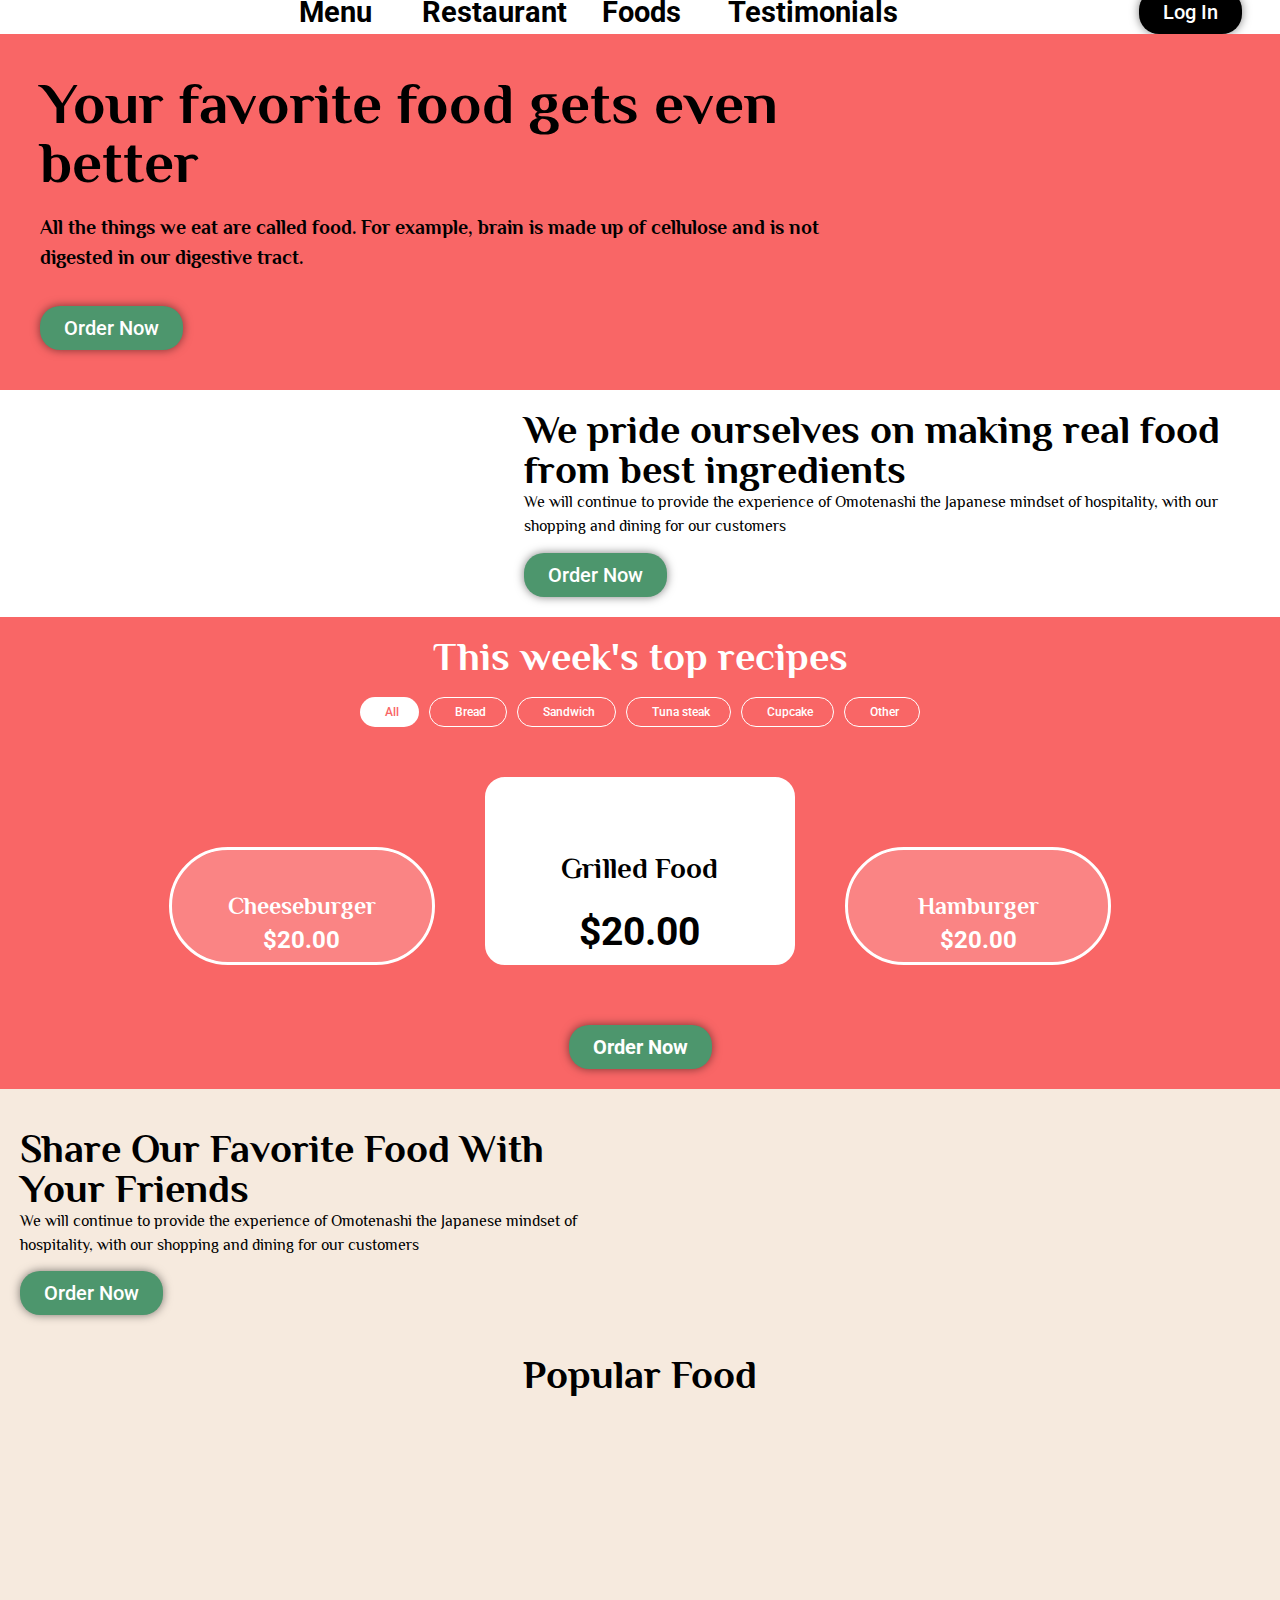
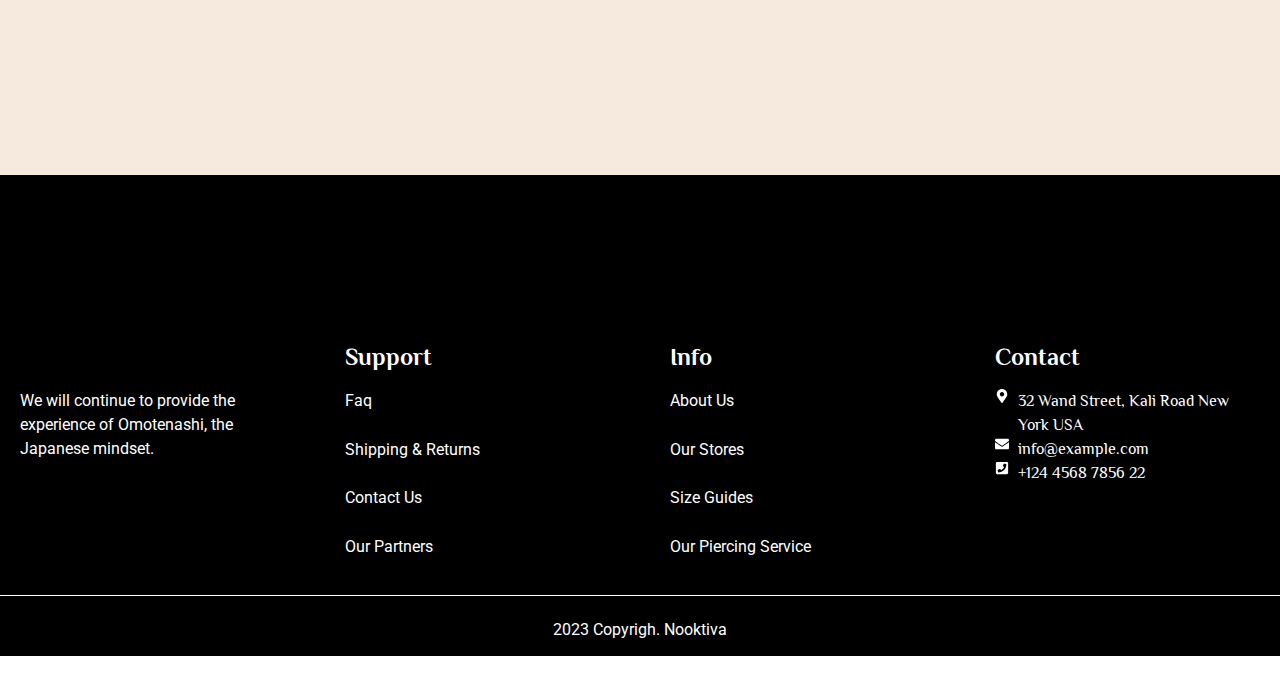
==== index.html @ b42218a7 "add" ====
<!DOCTYPE html>
<html lang="en-US">
<head>
	<meta charset="UTF-8">
	<meta name="viewport" content="width=device-width, initial-scale=1">
	<link rel="profile" href="https://gmpg.org/xfn/11">
	<title>Eatfresh-Task</title>
<meta name="robots" content="max-image-preview:large">
<link rel="alternate" type="application/rss+xml" title="Eatfresh-Task &raquo; Feed" href="/feed/">
<link rel="alternate" type="application/rss+xml" title="Eatfresh-Task &raquo; Comments Feed" href="/comments/feed/">
<script>
window._wpemojiSettings = {"baseUrl":"https:\/\/s.w.org\/images\/core\/emoji\/14.0.0\/72x72\/","ext":".png","svgUrl":"https:\/\/s.w.org\/images\/core\/emoji\/14.0.0\/svg\/","svgExt":".svg","source":{"concatemoji":"\/wp-includes\/js\/wp-emoji-release.min.js?ver=6.3.1"}};
/*! This file is auto-generated */
!function(i,n){var o,s,e;function c(e){try{var t={supportTests:e,timestamp:(new Date).valueOf()};sessionStorage.setItem(o,JSON.stringify(t))}catch(e){}}function p(e,t,n){e.clearRect(0,0,e.canvas.width,e.canvas.height),e.fillText(t,0,0);var t=new Uint32Array(e.getImageData(0,0,e.canvas.width,e.canvas.height).data),r=(e.clearRect(0,0,e.canvas.width,e.canvas.height),e.fillText(n,0,0),new Uint32Array(e.getImageData(0,0,e.canvas.width,e.canvas.height).data));return t.every(function(e,t){return e===r[t]})}function u(e,t,n){switch(t){case"flag":return n(e,"🏳️‍⚧️","🏳️​⚧️")?!1:!n(e,"🇺🇳","🇺​🇳")&&!n(e,"🏴󠁧󠁢󠁥󠁮󠁧󠁿","🏴​󠁧​󠁢​󠁥​󠁮​󠁧​󠁿");case"emoji":return!n(e,"🫱🏻‍🫲🏿","🫱🏻​🫲🏿")}return!1}function f(e,t,n){var r="undefined"!=typeof WorkerGlobalScope&&self instanceof WorkerGlobalScope?new OffscreenCanvas(300,150):i.createElement("canvas"),a=r.getContext("2d",{willReadFrequently:!0}),o=(a.textBaseline="top",a.font="600 32px Arial",{});return e.forEach(function(e){o[e]=t(a,e,n)}),o}function t(e){var t=i.createElement("script");t.src=e,t.defer=!0,i.head.appendChild(t)}"undefined"!=typeof Promise&&(o="wpEmojiSettingsSupports",s=["flag","emoji"],n.supports={everything:!0,everythingExceptFlag:!0},e=new Promise(function(e){i.addEventListener("DOMContentLoaded",e,{once:!0})}),new Promise(function(t){var n=function(){try{var e=JSON.parse(sessionStorage.getItem(o));if("object"==typeof e&&"number"==typeof e.timestamp&&(new Date).valueOf()<e.timestamp+604800&&"object"==typeof e.supportTests)return e.supportTests}catch(e){}return null}();if(!n){if("undefined"!=typeof Worker&&"undefined"!=typeof OffscreenCanvas&&"undefined"!=typeof URL&&URL.createObjectURL&&"undefined"!=typeof Blob)try{var e="postMessage("+f.toString()+"("+[JSON.stringify(s),u.toString(),p.toString()].join(",")+"));",r=new Blob([e],{type:"text/javascript"}),a=new Worker(URL.createObjectURL(r),{name:"wpTestEmojiSupports"});return void(a.onmessage=function(e){c(n=e.data),a.terminate(),t(n)})}catch(e){}c(n=f(s,u,p))}t(n)}).then(function(e){for(var t in e)n.supports[t]=e[t],n.supports.everything=n.supports.everything&&n.supports[t],"flag"!==t&&(n.supports.everythingExceptFlag=n.supports.everythingExceptFlag&&n.supports[t]);n.supports.everythingExceptFlag=n.supports.everythingExceptFlag&&!n.supports.flag,n.DOMReady=!1,n.readyCallback=function(){n.DOMReady=!0}}).then(function(){return e}).then(function(){var e;n.supports.everything||(n.readyCallback(),(e=n.source||{}).concatemoji?t(e.concatemoji):e.wpemoji&&e.twemoji&&(t(e.twemoji),t(e.wpemoji)))}))}((window,document),window._wpemojiSettings);
</script>
<style>img.wp-smiley,
img.emoji {
	display: inline !important;
	border: none !important;
	box-shadow: none !important;
	height: 1em !important;
	width: 1em !important;
	margin: 0 0.07em !important;
	vertical-align: -0.1em !important;
	background: none !important;
	padding: 0 !important;
}</style>
	<link rel="stylesheet" id="wp-block-library-css" href="/wp-includes/css/dist/block-library/style.min.css?ver=6.3.1" media="all">
<style id="classic-theme-styles-inline-css">/*! This file is auto-generated */
.wp-block-button__link{color:#fff;background-color:#32373c;border-radius:9999px;box-shadow:none;text-decoration:none;padding:calc(.667em + 2px) calc(1.333em + 2px);font-size:1.125em}.wp-block-file__button{background:#32373c;color:#fff;text-decoration:none}</style>
<style id="global-styles-inline-css">body{--wp--preset--color--black: #000000;--wp--preset--color--cyan-bluish-gray: #abb8c3;--wp--preset--color--white: #ffffff;--wp--preset--color--pale-pink: #f78da7;--wp--preset--color--vivid-red: #cf2e2e;--wp--preset--color--luminous-vivid-orange: #ff6900;--wp--preset--color--luminous-vivid-amber: #fcb900;--wp--preset--color--light-green-cyan: #7bdcb5;--wp--preset--color--vivid-green-cyan: #00d084;--wp--preset--color--pale-cyan-blue: #8ed1fc;--wp--preset--color--vivid-cyan-blue: #0693e3;--wp--preset--color--vivid-purple: #9b51e0;--wp--preset--gradient--vivid-cyan-blue-to-vivid-purple: linear-gradient(135deg,rgba(6,147,227,1) 0%,rgb(155,81,224) 100%);--wp--preset--gradient--light-green-cyan-to-vivid-green-cyan: linear-gradient(135deg,rgb(122,220,180) 0%,rgb(0,208,130) 100%);--wp--preset--gradient--luminous-vivid-amber-to-luminous-vivid-orange: linear-gradient(135deg,rgba(252,185,0,1) 0%,rgba(255,105,0,1) 100%);--wp--preset--gradient--luminous-vivid-orange-to-vivid-red: linear-gradient(135deg,rgba(255,105,0,1) 0%,rgb(207,46,46) 100%);--wp--preset--gradient--very-light-gray-to-cyan-bluish-gray: linear-gradient(135deg,rgb(238,238,238) 0%,rgb(169,184,195) 100%);--wp--preset--gradient--cool-to-warm-spectrum: linear-gradient(135deg,rgb(74,234,220) 0%,rgb(151,120,209) 20%,rgb(207,42,186) 40%,rgb(238,44,130) 60%,rgb(251,105,98) 80%,rgb(254,248,76) 100%);--wp--preset--gradient--blush-light-purple: linear-gradient(135deg,rgb(255,206,236) 0%,rgb(152,150,240) 100%);--wp--preset--gradient--blush-bordeaux: linear-gradient(135deg,rgb(254,205,165) 0%,rgb(254,45,45) 50%,rgb(107,0,62) 100%);--wp--preset--gradient--luminous-dusk: linear-gradient(135deg,rgb(255,203,112) 0%,rgb(199,81,192) 50%,rgb(65,88,208) 100%);--wp--preset--gradient--pale-ocean: linear-gradient(135deg,rgb(255,245,203) 0%,rgb(182,227,212) 50%,rgb(51,167,181) 100%);--wp--preset--gradient--electric-grass: linear-gradient(135deg,rgb(202,248,128) 0%,rgb(113,206,126) 100%);--wp--preset--gradient--midnight: linear-gradient(135deg,rgb(2,3,129) 0%,rgb(40,116,252) 100%);--wp--preset--font-size--small: 13px;--wp--preset--font-size--medium: 20px;--wp--preset--font-size--large: 36px;--wp--preset--font-size--x-large: 42px;--wp--preset--spacing--20: 0.44rem;--wp--preset--spacing--30: 0.67rem;--wp--preset--spacing--40: 1rem;--wp--preset--spacing--50: 1.5rem;--wp--preset--spacing--60: 2.25rem;--wp--preset--spacing--70: 3.38rem;--wp--preset--spacing--80: 5.06rem;--wp--preset--shadow--natural: 6px 6px 9px rgba(0, 0, 0, 0.2);--wp--preset--shadow--deep: 12px 12px 50px rgba(0, 0, 0, 0.4);--wp--preset--shadow--sharp: 6px 6px 0px rgba(0, 0, 0, 0.2);--wp--preset--shadow--outlined: 6px 6px 0px -3px rgba(255, 255, 255, 1), 6px 6px rgba(0, 0, 0, 1);--wp--preset--shadow--crisp: 6px 6px 0px rgba(0, 0, 0, 1);}:where(.is-layout-flex){gap: 0.5em;}:where(.is-layout-grid){gap: 0.5em;}body .is-layout-flow > .alignleft{float: left;margin-inline-start: 0;margin-inline-end: 2em;}body .is-layout-flow > .alignright{float: right;margin-inline-start: 2em;margin-inline-end: 0;}body .is-layout-flow > .aligncenter{margin-left: auto !important;margin-right: auto !important;}body .is-layout-constrained > .alignleft{float: left;margin-inline-start: 0;margin-inline-end: 2em;}body .is-layout-constrained > .alignright{float: right;margin-inline-start: 2em;margin-inline-end: 0;}body .is-layout-constrained > .aligncenter{margin-left: auto !important;margin-right: auto !important;}body .is-layout-constrained > :where(:not(.alignleft):not(.alignright):not(.alignfull)){max-width: var(--wp--style--global--content-size);margin-left: auto !important;margin-right: auto !important;}body .is-layout-constrained > .alignwide{max-width: var(--wp--style--global--wide-size);}body .is-layout-flex{display: flex;}body .is-layout-flex{flex-wrap: wrap;align-items: center;}body .is-layout-flex > *{margin: 0;}body .is-layout-grid{display: grid;}body .is-layout-grid > *{margin: 0;}:where(.wp-block-columns.is-layout-flex){gap: 2em;}:where(.wp-block-columns.is-layout-grid){gap: 2em;}:where(.wp-block-post-template.is-layout-flex){gap: 1.25em;}:where(.wp-block-post-template.is-layout-grid){gap: 1.25em;}.has-black-color{color: var(--wp--preset--color--black) !important;}.has-cyan-bluish-gray-color{color: var(--wp--preset--color--cyan-bluish-gray) !important;}.has-white-color{color: var(--wp--preset--color--white) !important;}.has-pale-pink-color{color: var(--wp--preset--color--pale-pink) !important;}.has-vivid-red-color{color: var(--wp--preset--color--vivid-red) !important;}.has-luminous-vivid-orange-color{color: var(--wp--preset--color--luminous-vivid-orange) !important;}.has-luminous-vivid-amber-color{color: var(--wp--preset--color--luminous-vivid-amber) !important;}.has-light-green-cyan-color{color: var(--wp--preset--color--light-green-cyan) !important;}.has-vivid-green-cyan-color{color: var(--wp--preset--color--vivid-green-cyan) !important;}.has-pale-cyan-blue-color{color: var(--wp--preset--color--pale-cyan-blue) !important;}.has-vivid-cyan-blue-color{color: var(--wp--preset--color--vivid-cyan-blue) !important;}.has-vivid-purple-color{color: var(--wp--preset--color--vivid-purple) !important;}.has-black-background-color{background-color: var(--wp--preset--color--black) !important;}.has-cyan-bluish-gray-background-color{background-color: var(--wp--preset--color--cyan-bluish-gray) !important;}.has-white-background-color{background-color: var(--wp--preset--color--white) !important;}.has-pale-pink-background-color{background-color: var(--wp--preset--color--pale-pink) !important;}.has-vivid-red-background-color{background-color: var(--wp--preset--color--vivid-red) !important;}.has-luminous-vivid-orange-background-color{background-color: var(--wp--preset--color--luminous-vivid-orange) !important;}.has-luminous-vivid-amber-background-color{background-color: var(--wp--preset--color--luminous-vivid-amber) !important;}.has-light-green-cyan-background-color{background-color: var(--wp--preset--color--light-green-cyan) !important;}.has-vivid-green-cyan-background-color{background-color: var(--wp--preset--color--vivid-green-cyan) !important;}.has-pale-cyan-blue-background-color{background-color: var(--wp--preset--color--pale-cyan-blue) !important;}.has-vivid-cyan-blue-background-color{background-color: var(--wp--preset--color--vivid-cyan-blue) !important;}.has-vivid-purple-background-color{background-color: var(--wp--preset--color--vivid-purple) !important;}.has-black-border-color{border-color: var(--wp--preset--color--black) !important;}.has-cyan-bluish-gray-border-color{border-color: var(--wp--preset--color--cyan-bluish-gray) !important;}.has-white-border-color{border-color: var(--wp--preset--color--white) !important;}.has-pale-pink-border-color{border-color: var(--wp--preset--color--pale-pink) !important;}.has-vivid-red-border-color{border-color: var(--wp--preset--color--vivid-red) !important;}.has-luminous-vivid-orange-border-color{border-color: var(--wp--preset--color--luminous-vivid-orange) !important;}.has-luminous-vivid-amber-border-color{border-color: var(--wp--preset--color--luminous-vivid-amber) !important;}.has-light-green-cyan-border-color{border-color: var(--wp--preset--color--light-green-cyan) !important;}.has-vivid-green-cyan-border-color{border-color: var(--wp--preset--color--vivid-green-cyan) !important;}.has-pale-cyan-blue-border-color{border-color: var(--wp--preset--color--pale-cyan-blue) !important;}.has-vivid-cyan-blue-border-color{border-color: var(--wp--preset--color--vivid-cyan-blue) !important;}.has-vivid-purple-border-color{border-color: var(--wp--preset--color--vivid-purple) !important;}.has-vivid-cyan-blue-to-vivid-purple-gradient-background{background: var(--wp--preset--gradient--vivid-cyan-blue-to-vivid-purple) !important;}.has-light-green-cyan-to-vivid-green-cyan-gradient-background{background: var(--wp--preset--gradient--light-green-cyan-to-vivid-green-cyan) !important;}.has-luminous-vivid-amber-to-luminous-vivid-orange-gradient-background{background: var(--wp--preset--gradient--luminous-vivid-amber-to-luminous-vivid-orange) !important;}.has-luminous-vivid-orange-to-vivid-red-gradient-background{background: var(--wp--preset--gradient--luminous-vivid-orange-to-vivid-red) !important;}.has-very-light-gray-to-cyan-bluish-gray-gradient-background{background: var(--wp--preset--gradient--very-light-gray-to-cyan-bluish-gray) !important;}.has-cool-to-warm-spectrum-gradient-background{background: var(--wp--preset--gradient--cool-to-warm-spectrum) !important;}.has-blush-light-purple-gradient-background{background: var(--wp--preset--gradient--blush-light-purple) !important;}.has-blush-bordeaux-gradient-background{background: var(--wp--preset--gradient--blush-bordeaux) !important;}.has-luminous-dusk-gradient-background{background: var(--wp--preset--gradient--luminous-dusk) !important;}.has-pale-ocean-gradient-background{background: var(--wp--preset--gradient--pale-ocean) !important;}.has-electric-grass-gradient-background{background: var(--wp--preset--gradient--electric-grass) !important;}.has-midnight-gradient-background{background: var(--wp--preset--gradient--midnight) !important;}.has-small-font-size{font-size: var(--wp--preset--font-size--small) !important;}.has-medium-font-size{font-size: var(--wp--preset--font-size--medium) !important;}.has-large-font-size{font-size: var(--wp--preset--font-size--large) !important;}.has-x-large-font-size{font-size: var(--wp--preset--font-size--x-large) !important;}
.wp-block-navigation a:where(:not(.wp-element-button)){color: inherit;}
:where(.wp-block-post-template.is-layout-flex){gap: 1.25em;}:where(.wp-block-post-template.is-layout-grid){gap: 1.25em;}
:where(.wp-block-columns.is-layout-flex){gap: 2em;}:where(.wp-block-columns.is-layout-grid){gap: 2em;}
.wp-block-pullquote{font-size: 1.5em;line-height: 1.6;}</style>
<link rel="stylesheet" id="hello-elementor-css" href="/wp-content/themes/hello-elementor/style.min.css?ver=2.8.1" media="all">
<link rel="stylesheet" id="hello-elementor-theme-style-css" href="/wp-content/themes/hello-elementor/theme.min.css?ver=2.8.1" media="all">
<link rel="stylesheet" id="elementor-frontend-css" href="/wp-content/plugins/elementor/assets/css/frontend-lite.min.css?ver=3.16.4" media="all">
<link rel="stylesheet" id="elementor-post-6-css" href="/wp-content/uploads/elementor/css/post-6.css?ver=1695910388" media="all">
<link rel="stylesheet" id="elementor-lazyload-css" href="/wp-content/plugins/elementor/assets/css/modules/lazyload/frontend.min.css?ver=3.16.4" media="all">
<link rel="stylesheet" id="swiper-css" href="/wp-content/plugins/elementor/assets/lib/swiper/v8/css/swiper.min.css?ver=8.4.5" media="all">
<link rel="stylesheet" id="elementor-global-css" href="/wp-content/uploads/elementor/css/global.css?ver=1695910389" media="all">
<link rel="stylesheet" id="elementor-post-7-css" href="/wp-content/uploads/elementor/css/post-7.css?ver=1695921021" media="all">
<link rel="stylesheet" id="google-fonts-1-css" href="https://fonts.googleapis.com/css?family=Philosopher%3A100%2C100italic%2C200%2C200italic%2C300%2C300italic%2C400%2C400italic%2C500%2C500italic%2C600%2C600italic%2C700%2C700italic%2C800%2C800italic%2C900%2C900italic%7CRoboto%3A100%2C100italic%2C200%2C200italic%2C300%2C300italic%2C400%2C400italic%2C500%2C500italic%2C600%2C600italic%2C700%2C700italic%2C800%2C800italic%2C900%2C900italic&#038;display=swap&#038;ver=6.3.1" media="all">
<link rel="preconnect" href="https://fonts.gstatic.com/" crossorigin>
<script src="/wp-includes/js/jquery/jquery.min.js?ver=3.7.0" id="jquery-core-js"></script>
<script src="/wp-includes/js/jquery/jquery-migrate.min.js?ver=3.4.1" id="jquery-migrate-js"></script>
<link rel="https://api.w.org/" href="/wp-json/">
<link rel="alternate" type="application/json" href="/wp-json/wp/v2/pages/7">
<link rel="EditURI" type="application/rsd+xml" title="RSD" href="/xmlrpc.php?rsd">
<meta name="generator" content="WordPress 6.3.1">
<link rel="canonical" href="/">
<link rel="shortlink" href="/">
<link rel="alternate" type="application/json+oembed" href="/wp-json/oembed/1.0/embed?url=%2F">
<link rel="alternate" type="text/xml+oembed" href="/wp-json/oembed/1.0/embed?url=%2F#038;format=xml">
<meta name="generator" content="Elementor 3.16.4; features: e_dom_optimization, e_optimized_assets_loading, e_optimized_css_loading, e_font_icon_svg, additional_custom_breakpoints; settings: css_print_method-external, google_font-enabled, font_display-swap">
</head>
<body class="home page-template-default page page-id-7 e-lazyload elementor-default elementor-kit-6 elementor-page elementor-page-7">


<a class="skip-link screen-reader-text" href="#content">Skip to content</a>


<main id="content" class="site-main post-7 page type-page status-publish hentry">

	
	<div class="page-content">
				<div data-elementor-type="wp-post" data-elementor-id="7" class="elementor elementor-7">
							<div class="elementor-element elementor-element-e0267dc elementor-hidden-tablet elementor-hidden-mobile e-flex e-con-boxed e-con e-parent" data-id="e0267dc" data-element_type="container" data-settings="{&quot;background_background&quot;:&quot;classic&quot;,&quot;container_type&quot;:&quot;flex&quot;,&quot;content_width&quot;:&quot;boxed&quot;}" data-e-bg-lazyload="" data-core-v316-plus="true">
					<div class="e-con-inner">
		<div class="elementor-element elementor-element-9d315f7 e-con-full e-flex e-con e-child" data-id="9d315f7" data-element_type="container" data-settings="{&quot;content_width&quot;:&quot;full&quot;,&quot;container_type&quot;:&quot;flex&quot;}">
				<div class="elementor-element elementor-element-364c715 elementor-widget__width-initial elementor-widget elementor-widget-image" data-id="364c715" data-element_type="widget" data-widget_type="image.default">
				<div class="elementor-widget-container">
			<style>/*! elementor - v3.16.0 - 20-09-2023 */
.elementor-widget-image{text-align:center}.elementor-widget-image a{display:inline-block}.elementor-widget-image a img[src$=".svg"]{width:48px}.elementor-widget-image img{vertical-align:middle;display:inline-block}</style>												<img decoding="async" src="https://cdn.discordapp.com/attachments/1156873375738765383/1156951299770810388/image-removebg-preview_6.png?ex=6516d65c&amp;is=651584dc&amp;hm=98832fabcf2b4fe76fc3b99bf550af93fe3aa8882acd1a159ec5f94b784bc87a&amp;" title="" alt="" loading="lazy">															</div>
				</div>
				</div>
		<div class="elementor-element elementor-element-d0512c6 e-con-full elementor-hidden-tablet elementor-hidden-mobile e-flex e-con e-child" data-id="d0512c6" data-element_type="container" data-settings="{&quot;content_width&quot;:&quot;full&quot;,&quot;container_type&quot;:&quot;flex&quot;}">
		<div class="elementor-element elementor-element-62c7892 e-grid e-con-boxed e-con e-child" data-id="62c7892" data-element_type="container" data-settings="{&quot;container_type&quot;:&quot;grid&quot;,&quot;grid_columns_grid&quot;:{&quot;unit&quot;:&quot;fr&quot;,&quot;size&quot;:4,&quot;sizes&quot;:[]},&quot;grid_rows_grid&quot;:{&quot;unit&quot;:&quot;fr&quot;,&quot;size&quot;:1,&quot;sizes&quot;:[]},&quot;content_width&quot;:&quot;boxed&quot;,&quot;grid_outline&quot;:&quot;yes&quot;,&quot;grid_columns_grid_tablet&quot;:{&quot;unit&quot;:&quot;fr&quot;,&quot;size&quot;:&quot;&quot;,&quot;sizes&quot;:[]},&quot;grid_columns_grid_mobile&quot;:{&quot;unit&quot;:&quot;fr&quot;,&quot;size&quot;:1,&quot;sizes&quot;:[]},&quot;grid_rows_grid_tablet&quot;:{&quot;unit&quot;:&quot;fr&quot;,&quot;size&quot;:&quot;&quot;,&quot;sizes&quot;:[]},&quot;grid_rows_grid_mobile&quot;:{&quot;unit&quot;:&quot;fr&quot;,&quot;size&quot;:&quot;&quot;,&quot;sizes&quot;:[]},&quot;grid_auto_flow&quot;:&quot;row&quot;,&quot;grid_auto_flow_tablet&quot;:&quot;row&quot;,&quot;grid_auto_flow_mobile&quot;:&quot;row&quot;}">
					<div class="e-con-inner">
				<div class="elementor-element elementor-element-0d1231a elementor-widget-tablet__width-inherit elementor-widget elementor-widget-heading" data-id="0d1231a" data-element_type="widget" data-widget_type="heading.default">
				<div class="elementor-widget-container">
			<style>/*! elementor - v3.16.0 - 20-09-2023 */
.elementor-heading-title{padding:0;margin:0;line-height:1}.elementor-widget-heading .elementor-heading-title[class*=elementor-size-]>a{color:inherit;font-size:inherit;line-height:inherit}.elementor-widget-heading .elementor-heading-title.elementor-size-small{font-size:15px}.elementor-widget-heading .elementor-heading-title.elementor-size-medium{font-size:19px}.elementor-widget-heading .elementor-heading-title.elementor-size-large{font-size:29px}.elementor-widget-heading .elementor-heading-title.elementor-size-xl{font-size:39px}.elementor-widget-heading .elementor-heading-title.elementor-size-xxl{font-size:59px}</style>
<h3 class="elementor-heading-title elementor-size-large"><a href="#">Menu</a></h3>		</div>
				</div>
				<div class="elementor-element elementor-element-f99dca5 elementor-widget-tablet__width-inherit elementor-widget elementor-widget-heading" data-id="f99dca5" data-element_type="widget" data-widget_type="heading.default">
				<div class="elementor-widget-container">
			<h3 class="elementor-heading-title elementor-size-large"><a href="#">Restaurant</a></h3>		</div>
				</div>
				<div class="elementor-element elementor-element-020ce1d elementor-widget-tablet__width-inherit elementor-widget elementor-widget-heading" data-id="020ce1d" data-element_type="widget" data-widget_type="heading.default">
				<div class="elementor-widget-container">
			<h3 class="elementor-heading-title elementor-size-large"><a href="#">Foods</a></h3>		</div>
				</div>
				<div class="elementor-element elementor-element-20a263d elementor-widget-tablet__width-inherit elementor-widget elementor-widget-heading" data-id="20a263d" data-element_type="widget" data-widget_type="heading.default">
				<div class="elementor-widget-container">
			<h3 class="elementor-heading-title elementor-size-large"><a href="#">Testimonials</a></h3>		</div>
				</div>
					</div>
				</div>
				</div>
		<div class="elementor-element elementor-element-2199c2d e-con-full e-flex e-con e-child" data-id="2199c2d" data-element_type="container" data-settings="{&quot;content_width&quot;:&quot;full&quot;,&quot;container_type&quot;:&quot;flex&quot;}">
				<div class="elementor-element elementor-element-6b1258b elementor-align-right elementor-widget elementor-widget-button" data-id="6b1258b" data-element_type="widget" data-widget_type="button.default">
				<div class="elementor-widget-container">
					<div class="elementor-button-wrapper">
			<a class="elementor-button elementor-button-link elementor-size-sm" href="#">
						<span class="elementor-button-content-wrapper">
						<span class="elementor-button-text">Log In</span>
		</span>
					</a>
		</div>
				</div>
				</div>
				</div>
					</div>
				</div>
		<div class="elementor-element elementor-element-cd5541b e-con-full e-flex e-con e-parent" data-id="cd5541b" data-element_type="container" data-settings="{&quot;content_width&quot;:&quot;full&quot;,&quot;background_background&quot;:&quot;classic&quot;,&quot;container_type&quot;:&quot;flex&quot;}" data-e-bg-lazyload="" data-core-v316-plus="true">
		<div class="elementor-element elementor-element-b814830 e-con-full e-flex e-con e-child" data-id="b814830" data-element_type="container" data-settings="{&quot;content_width&quot;:&quot;full&quot;,&quot;container_type&quot;:&quot;flex&quot;}">
		<div class="elementor-element elementor-element-c499a36 e-flex e-con-boxed e-con e-child" data-id="c499a36" data-element_type="container" data-settings="{&quot;container_type&quot;:&quot;flex&quot;,&quot;content_width&quot;:&quot;boxed&quot;}">
					<div class="e-con-inner">
		<div class="elementor-element elementor-element-ca4d216 e-con-full e-flex e-con e-child" data-id="ca4d216" data-element_type="container" data-settings="{&quot;content_width&quot;:&quot;full&quot;,&quot;background_background&quot;:&quot;classic&quot;,&quot;container_type&quot;:&quot;flex&quot;}">
				<div class="elementor-element elementor-element-78f050e elementor-widget__width-initial elementor-hidden-mobile elementor-widget elementor-widget-heading" data-id="78f050e" data-element_type="widget" data-widget_type="heading.default">
				<div class="elementor-widget-container">
			<h1 class="elementor-heading-title elementor-size-xxl">Your favorite food gets even better</h1>		</div>
				</div>
				<div class="elementor-element elementor-element-96d6b84 elementor-widget-tablet__width-initial elementor-widget elementor-widget-text-editor" data-id="96d6b84" data-element_type="widget" data-widget_type="text-editor.default">
				<div class="elementor-widget-container">
			<style>/*! elementor - v3.16.0 - 20-09-2023 */
.elementor-widget-text-editor.elementor-drop-cap-view-stacked .elementor-drop-cap{background-color:#69727d;color:#fff}.elementor-widget-text-editor.elementor-drop-cap-view-framed .elementor-drop-cap{color:#69727d;border:3px solid;background-color:transparent}.elementor-widget-text-editor:not(.elementor-drop-cap-view-default) .elementor-drop-cap{margin-top:8px}.elementor-widget-text-editor:not(.elementor-drop-cap-view-default) .elementor-drop-cap-letter{width:1em;height:1em}.elementor-widget-text-editor .elementor-drop-cap{float:left;text-align:center;line-height:1;font-size:50px}.elementor-widget-text-editor .elementor-drop-cap-letter{display:inline-block}</style>				<p>All the things we eat are called food. For example, brain is made up of cellulose and is not digested in our digestive tract.</p>						</div>
				</div>
				<div class="elementor-element elementor-element-768b293 elementor-mobile-align-center elementor-widget elementor-widget-button" data-id="768b293" data-element_type="widget" data-widget_type="button.default">
				<div class="elementor-widget-container">
					<div class="elementor-button-wrapper">
			<a class="elementor-button elementor-button-link elementor-size-sm" href="#">
						<span class="elementor-button-content-wrapper">
						<span class="elementor-button-text">Order Now</span>
		</span>
					</a>
		</div>
				</div>
				</div>
				</div>
					</div>
				</div>
				</div>
		<div class="elementor-element elementor-element-98a7b0f e-flex e-con-boxed e-con e-child" data-id="98a7b0f" data-element_type="container" data-settings="{&quot;background_background&quot;:&quot;classic&quot;,&quot;container_type&quot;:&quot;flex&quot;,&quot;content_width&quot;:&quot;boxed&quot;}">
					<div class="e-con-inner">
				<div class="elementor-element elementor-element-0b6ac3c elementor-widget__width-initial elementor-widget-mobile__width-initial elementor-hidden-desktop elementor-hidden-tablet elementor-widget elementor-widget-heading" data-id="0b6ac3c" data-element_type="widget" data-widget_type="heading.default">
				<div class="elementor-widget-container">
			<h1 class="elementor-heading-title elementor-size-large">Your favorite food gets even better</h1>		</div>
				</div>
				<div class="elementor-element elementor-element-67b569e elementor-widget elementor-widget-image" data-id="67b569e" data-element_type="widget" data-widget_type="image.default">
				<div class="elementor-widget-container">
															<img decoding="async" src="https://cdn.discordapp.com/attachments/1156873375738765383/1156919838824992768/image-removebg-preview-removebg-preview.png?ex=6516b910&amp;is=65156790&amp;hm=60d19a9a963ff1ee8973ca5f1053c43f0014b9a00335f0fff13396b6f8def919&amp;" title="" alt="" loading="lazy">															</div>
				</div>
					</div>
				</div>
				</div>
		<div class="elementor-element elementor-element-205b0ba e-flex e-con-boxed e-con e-parent" data-id="205b0ba" data-element_type="container" data-settings="{&quot;container_type&quot;:&quot;flex&quot;,&quot;content_width&quot;:&quot;boxed&quot;}" data-core-v316-plus="true">
					<div class="e-con-inner">
				<div class="elementor-element elementor-element-d9ba59c elementor-widget__width-initial elementor-invisible elementor-widget elementor-widget-image" data-id="d9ba59c" data-element_type="widget" data-settings="{&quot;_animation&quot;:&quot;fadeInLeft&quot;}" data-widget_type="image.default">
				<div class="elementor-widget-container">
															<img decoding="async" src="https://cdn.discordapp.com/attachments/1156873375738765383/1156889433392558200/image.png?ex=65169cbe&amp;is=65154b3e&amp;hm=d7bfdaca457e43ad432497675c1413002f37f05ff874101ac21b2bc8e6b7b1cc&amp;" title="" alt="" loading="lazy">															</div>
				</div>
		<div class="elementor-element elementor-element-027703f e-flex e-con-boxed e-con e-child" data-id="027703f" data-element_type="container" data-settings="{&quot;container_type&quot;:&quot;flex&quot;,&quot;content_width&quot;:&quot;boxed&quot;}">
					<div class="e-con-inner">
				<div class="elementor-element elementor-element-1a8d250 elementor-widget elementor-widget-heading" data-id="1a8d250" data-element_type="widget" data-widget_type="heading.default">
				<div class="elementor-widget-container">
			<h2 class="elementor-heading-title elementor-size-default">We pride ourselves on making real food from best ingredients</h2>		</div>
				</div>
				<div class="elementor-element elementor-element-c4aa322 elementor-widget elementor-widget-text-editor" data-id="c4aa322" data-element_type="widget" data-widget_type="text-editor.default">
				<div class="elementor-widget-container">
							<p>We will continue to provide the experience of Omotenashi the Japanese mindset of hospitality, with our shopping and dining for our customers</p>						</div>
				</div>
				<div class="elementor-element elementor-element-c255b34 elementor-mobile-align-center elementor-widget elementor-widget-button" data-id="c255b34" data-element_type="widget" data-widget_type="button.default">
				<div class="elementor-widget-container">
					<div class="elementor-button-wrapper">
			<a class="elementor-button elementor-button-link elementor-size-sm" href="#">
						<span class="elementor-button-content-wrapper">
						<span class="elementor-button-text">Order Now</span>
		</span>
					</a>
		</div>
				</div>
				</div>
					</div>
				</div>
					</div>
				</div>
		<div class="elementor-element elementor-element-38b3fd5 e-flex e-con-boxed e-con e-parent" data-id="38b3fd5" data-element_type="container" data-settings="{&quot;background_background&quot;:&quot;classic&quot;,&quot;container_type&quot;:&quot;flex&quot;,&quot;content_width&quot;:&quot;boxed&quot;}" data-core-v316-plus="true">
					<div class="e-con-inner">
				<div class="elementor-element elementor-element-4cb2d34 elementor-widget elementor-widget-heading" data-id="4cb2d34" data-element_type="widget" data-widget_type="heading.default">
				<div class="elementor-widget-container">
			<h2 class="elementor-heading-title elementor-size-default">This week's top recipes</h2>		</div>
				</div>
				<div class="elementor-element elementor-element-29b51ae e-n-tabs-mobile elementor-widget elementor-widget-n-tabs" data-id="29b51ae" data-element_type="widget" data-settings="{&quot;horizontal_scroll&quot;:&quot;disable&quot;}" data-widget_type="nested-tabs.default">
				<div class="elementor-widget-container">
					<div class="e-n-tabs" data-widget-number="437" aria-label="Tabs. Open items with Enter or Space, close with Escape and navigate using the Arrow keys.">
			<div class="e-n-tabs-heading" role="tablist">
							<button id="e-n-tabs-title-4371" class="e-n-tab-title" aria-selected="true" data-tab-index="1" role="tab" tabindex="0" aria-controls="e-n-tab-content-4371" style="--n-tabs-title-order: 1;">
				<span class="e-n-tab-icon">
														</span>
				<span class="e-n-tab-title-text">
					All				</span>
			</button>
					<button id="e-n-tabs-title-4372" class="e-n-tab-title" aria-selected="false" data-tab-index="2" role="tab" tabindex="-1" aria-controls="e-n-tab-content-4372" style="--n-tabs-title-order: 2;">
				<span class="e-n-tab-icon">
														</span>
				<span class="e-n-tab-title-text">
					Bread				</span>
			</button>
					<button id="e-n-tabs-title-4373" class="e-n-tab-title" aria-selected="false" data-tab-index="3" role="tab" tabindex="-1" aria-controls="e-n-tab-content-4373" style="--n-tabs-title-order: 3;">
				<span class="e-n-tab-icon">
														</span>
				<span class="e-n-tab-title-text">
					Sandwich				</span>
			</button>
					<button id="e-n-tabs-title-4374" class="e-n-tab-title" aria-selected="false" data-tab-index="4" role="tab" tabindex="-1" aria-controls="e-n-tab-content-4374" style="--n-tabs-title-order: 4;">
				<span class="e-n-tab-icon">
														</span>
				<span class="e-n-tab-title-text">
					Tuna steak				</span>
			</button>
					<button id="e-n-tabs-title-4375" class="e-n-tab-title" aria-selected="false" data-tab-index="5" role="tab" tabindex="-1" aria-controls="e-n-tab-content-4375" style="--n-tabs-title-order: 5;">
				<span class="e-n-tab-icon">
														</span>
				<span class="e-n-tab-title-text">
					Cupcake				</span>
			</button>
					<button id="e-n-tabs-title-4376" class="e-n-tab-title" aria-selected="false" data-tab-index="6" role="tab" tabindex="-1" aria-controls="e-n-tab-content-4376" style="--n-tabs-title-order: 6;">
				<span class="e-n-tab-icon">
														</span>
				<span class="e-n-tab-title-text">
					Other				</span>
			</button>
					</div>
			<div class="e-n-tabs-content">
				<div id="e-n-tab-content-4371" role="tabpanel" aria-labelledby="e-n-tabs-title-4371" data-tab-index="1" style="--n-tabs-title-order: 1;" class="e-active elementor-element elementor-element-cac79d0 e-flex e-con-boxed e-con e-child" data-id="cac79d0" data-element_type="container" data-settings="{&quot;container_type&quot;:&quot;flex&quot;,&quot;content_width&quot;:&quot;boxed&quot;}">
					<div class="e-con-inner">
		<div class="elementor-element elementor-element-6128f4c e-flex e-con-boxed e-con e-child" data-id="6128f4c" data-element_type="container" data-settings="{&quot;animation_tablet&quot;:&quot;fadeInUp&quot;,&quot;container_type&quot;:&quot;flex&quot;,&quot;content_width&quot;:&quot;boxed&quot;}">
					<div class="e-con-inner">
		<div class="elementor-element elementor-element-f25be69 e-con-full e-flex e-con e-child" data-id="f25be69" data-element_type="container" data-settings="{&quot;background_background&quot;:&quot;classic&quot;,&quot;content_width&quot;:&quot;full&quot;,&quot;container_type&quot;:&quot;flex&quot;}">
				<div class="elementor-element elementor-element-d5f410f elementor-widget__width-initial elementor-widget elementor-widget-image" data-id="d5f410f" data-element_type="widget" data-widget_type="image.default">
				<div class="elementor-widget-container">
															<img decoding="async" src="https://cdn.discordapp.com/attachments/1156873375738765383/1156926690677772388/image-removebg-preview__3_-removebg-preview.png?ex=6516bf71&amp;is=65156df1&amp;hm=70a195e0d83a16ed5557e9e3271e75cf2f3f90813e7dc9ae83da21bfad79da4c&amp;" title="" alt="" loading="lazy">															</div>
				</div>
				<div class="elementor-element elementor-element-61e5e47 elementor-widget elementor-widget-heading" data-id="61e5e47" data-element_type="widget" data-widget_type="heading.default">
				<div class="elementor-widget-container">
			<h3 class="elementor-heading-title elementor-size-default">Cheeseburger</h3>		</div>
				</div>
				<div class="elementor-element elementor-element-b1b0335 elementor-widget elementor-widget-heading" data-id="b1b0335" data-element_type="widget" data-widget_type="heading.default">
				<div class="elementor-widget-container">
			<h3 class="elementor-heading-title elementor-size-default">$20.00</h3>		</div>
				</div>
				</div>
		<div class="elementor-element elementor-element-b344120 e-con-full e-flex e-con e-child" data-id="b344120" data-element_type="container" data-settings="{&quot;background_background&quot;:&quot;classic&quot;,&quot;content_width&quot;:&quot;full&quot;,&quot;container_type&quot;:&quot;flex&quot;}">
				<div class="elementor-element elementor-element-b17c5d1 elementor-widget__width-initial elementor-widget elementor-widget-image" data-id="b17c5d1" data-element_type="widget" data-widget_type="image.default">
				<div class="elementor-widget-container">
															<img decoding="async" src="https://cdn.discordapp.com/attachments/1156873375738765383/1156924934971457556/image-removebg-preview_4.png?ex=6516bdcf&amp;is=65156c4f&amp;hm=c7e63fc1ac19f26530f61e1685d3c8b09e93576aed6e2d14c9940cedf5ed81ab&amp;" title="" alt="" loading="lazy">															</div>
				</div>
				<div class="elementor-element elementor-element-8e57d71 elementor-widget elementor-widget-heading" data-id="8e57d71" data-element_type="widget" data-widget_type="heading.default">
				<div class="elementor-widget-container">
			<h3 class="elementor-heading-title elementor-size-large">Grilled Food</h3>		</div>
				</div>
				<div class="elementor-element elementor-element-3fc90a0 elementor-widget elementor-widget-heading" data-id="3fc90a0" data-element_type="widget" data-widget_type="heading.default">
				<div class="elementor-widget-container">
			<h3 class="elementor-heading-title elementor-size-xl">$20.00</h3>		</div>
				</div>
				</div>
		<div class="elementor-element elementor-element-b348c20 e-con-full e-flex e-con e-child" data-id="b348c20" data-element_type="container" data-settings="{&quot;background_background&quot;:&quot;classic&quot;,&quot;content_width&quot;:&quot;full&quot;,&quot;container_type&quot;:&quot;flex&quot;}">
				<div class="elementor-element elementor-element-a440273 elementor-widget__width-initial elementor-widget elementor-widget-image" data-id="a440273" data-element_type="widget" data-widget_type="image.default">
				<div class="elementor-widget-container">
															<img decoding="async" src="https://cdn.discordapp.com/attachments/1156873375738765383/1156925003611242496/image-removebg-preview_5.png?ex=6516bddf&amp;is=65156c5f&amp;hm=a7e84da0b48babe7fac3b7b006169acb915fe5e236a16dead5c10e395d980b99&amp;" title="" alt="" loading="lazy">															</div>
				</div>
				<div class="elementor-element elementor-element-df70679 elementor-widget elementor-widget-heading" data-id="df70679" data-element_type="widget" data-widget_type="heading.default">
				<div class="elementor-widget-container">
			<h3 class="elementor-heading-title elementor-size-default">Hamburger</h3>		</div>
				</div>
				<div class="elementor-element elementor-element-41fa547 elementor-widget elementor-widget-heading" data-id="41fa547" data-element_type="widget" data-widget_type="heading.default">
				<div class="elementor-widget-container">
			<h3 class="elementor-heading-title elementor-size-default">$20.00</h3>		</div>
				</div>
				</div>
					</div>
				</div>
					</div>
				</div>
		<div id="e-n-tab-content-4372" role="tabpanel" aria-labelledby="e-n-tabs-title-4372" data-tab-index="2" style="--n-tabs-title-order: 2;" class=" elementor-element elementor-element-80a676c e-con-full e-flex e-con e-child" data-id="80a676c" data-element_type="container" data-settings="{&quot;content_width&quot;:&quot;full&quot;,&quot;container_type&quot;:&quot;flex&quot;}">
		<div class="elementor-element elementor-element-060a908 e-flex e-con-boxed e-con e-child" data-id="060a908" data-element_type="container" data-settings="{&quot;animation_tablet&quot;:&quot;fadeInUp&quot;,&quot;container_type&quot;:&quot;flex&quot;,&quot;content_width&quot;:&quot;boxed&quot;}">
					<div class="e-con-inner">
		<div class="elementor-element elementor-element-26a1d44 e-con-full e-flex e-con e-child" data-id="26a1d44" data-element_type="container" data-settings="{&quot;background_background&quot;:&quot;classic&quot;,&quot;content_width&quot;:&quot;full&quot;,&quot;container_type&quot;:&quot;flex&quot;}">
				<div class="elementor-element elementor-element-288c1e1 elementor-widget__width-initial elementor-widget elementor-widget-image" data-id="288c1e1" data-element_type="widget" data-widget_type="image.default">
				<div class="elementor-widget-container">
															<img decoding="async" src="https://cdn.discordapp.com/attachments/1156873375738765383/1156926690677772388/image-removebg-preview__3_-removebg-preview.png?ex=6516bf71&amp;is=65156df1&amp;hm=70a195e0d83a16ed5557e9e3271e75cf2f3f90813e7dc9ae83da21bfad79da4c&amp;" title="" alt="" loading="lazy">															</div>
				</div>
				<div class="elementor-element elementor-element-38e38c6 elementor-widget elementor-widget-heading" data-id="38e38c6" data-element_type="widget" data-widget_type="heading.default">
				<div class="elementor-widget-container">
			<h3 class="elementor-heading-title elementor-size-default">Cheeseburger</h3>		</div>
				</div>
				<div class="elementor-element elementor-element-a448316 elementor-widget elementor-widget-heading" data-id="a448316" data-element_type="widget" data-widget_type="heading.default">
				<div class="elementor-widget-container">
			<h3 class="elementor-heading-title elementor-size-default">$20.00</h3>		</div>
				</div>
				</div>
		<div class="elementor-element elementor-element-1488811 e-con-full e-flex e-con e-child" data-id="1488811" data-element_type="container" data-settings="{&quot;background_background&quot;:&quot;classic&quot;,&quot;content_width&quot;:&quot;full&quot;,&quot;container_type&quot;:&quot;flex&quot;}">
				<div class="elementor-element elementor-element-a613e62 elementor-widget__width-initial elementor-widget elementor-widget-image" data-id="a613e62" data-element_type="widget" data-widget_type="image.default">
				<div class="elementor-widget-container">
															<img decoding="async" src="https://cdn.discordapp.com/attachments/1156873375738765383/1156924934971457556/image-removebg-preview_4.png?ex=6516bdcf&amp;is=65156c4f&amp;hm=c7e63fc1ac19f26530f61e1685d3c8b09e93576aed6e2d14c9940cedf5ed81ab&amp;" title="" alt="" loading="lazy">															</div>
				</div>
				<div class="elementor-element elementor-element-ef1ae8b elementor-widget elementor-widget-heading" data-id="ef1ae8b" data-element_type="widget" data-widget_type="heading.default">
				<div class="elementor-widget-container">
			<h3 class="elementor-heading-title elementor-size-large">Grilled Food</h3>		</div>
				</div>
				<div class="elementor-element elementor-element-8181659 elementor-widget elementor-widget-heading" data-id="8181659" data-element_type="widget" data-widget_type="heading.default">
				<div class="elementor-widget-container">
			<h3 class="elementor-heading-title elementor-size-xl">$20.00</h3>		</div>
				</div>
				</div>
		<div class="elementor-element elementor-element-4c9b9e4 e-con-full e-flex e-con e-child" data-id="4c9b9e4" data-element_type="container" data-settings="{&quot;background_background&quot;:&quot;classic&quot;,&quot;content_width&quot;:&quot;full&quot;,&quot;container_type&quot;:&quot;flex&quot;}">
				<div class="elementor-element elementor-element-3e5017e elementor-widget__width-initial elementor-widget elementor-widget-image" data-id="3e5017e" data-element_type="widget" data-widget_type="image.default">
				<div class="elementor-widget-container">
															<img decoding="async" src="https://cdn.discordapp.com/attachments/1156873375738765383/1156925003611242496/image-removebg-preview_5.png?ex=6516bddf&amp;is=65156c5f&amp;hm=a7e84da0b48babe7fac3b7b006169acb915fe5e236a16dead5c10e395d980b99&amp;" title="" alt="" loading="lazy">															</div>
				</div>
				<div class="elementor-element elementor-element-24c82ea elementor-widget elementor-widget-heading" data-id="24c82ea" data-element_type="widget" data-widget_type="heading.default">
				<div class="elementor-widget-container">
			<h3 class="elementor-heading-title elementor-size-default">Hamburger</h3>		</div>
				</div>
				<div class="elementor-element elementor-element-645826f elementor-widget elementor-widget-heading" data-id="645826f" data-element_type="widget" data-widget_type="heading.default">
				<div class="elementor-widget-container">
			<h3 class="elementor-heading-title elementor-size-default">$20.00</h3>		</div>
				</div>
				</div>
					</div>
				</div>
				</div>
		<div id="e-n-tab-content-4373" role="tabpanel" aria-labelledby="e-n-tabs-title-4373" data-tab-index="3" style="--n-tabs-title-order: 3;" class=" elementor-element elementor-element-e6ceb15 e-con-full e-flex e-con e-child" data-id="e6ceb15" data-element_type="container" data-settings="{&quot;content_width&quot;:&quot;full&quot;,&quot;container_type&quot;:&quot;flex&quot;}">
		<div class="elementor-element elementor-element-1333b20 e-flex e-con-boxed e-con e-child" data-id="1333b20" data-element_type="container" data-settings="{&quot;animation_tablet&quot;:&quot;fadeInUp&quot;,&quot;container_type&quot;:&quot;flex&quot;,&quot;content_width&quot;:&quot;boxed&quot;}">
					<div class="e-con-inner">
		<div class="elementor-element elementor-element-2e28849 e-con-full e-flex e-con e-child" data-id="2e28849" data-element_type="container" data-settings="{&quot;background_background&quot;:&quot;classic&quot;,&quot;content_width&quot;:&quot;full&quot;,&quot;container_type&quot;:&quot;flex&quot;}">
				<div class="elementor-element elementor-element-c3a8a5f elementor-widget__width-initial elementor-widget elementor-widget-image" data-id="c3a8a5f" data-element_type="widget" data-widget_type="image.default">
				<div class="elementor-widget-container">
															<img decoding="async" src="https://cdn.discordapp.com/attachments/1156873375738765383/1156926690677772388/image-removebg-preview__3_-removebg-preview.png?ex=6516bf71&amp;is=65156df1&amp;hm=70a195e0d83a16ed5557e9e3271e75cf2f3f90813e7dc9ae83da21bfad79da4c&amp;" title="" alt="" loading="lazy">															</div>
				</div>
				<div class="elementor-element elementor-element-c82a0c4 elementor-widget elementor-widget-heading" data-id="c82a0c4" data-element_type="widget" data-widget_type="heading.default">
				<div class="elementor-widget-container">
			<h3 class="elementor-heading-title elementor-size-default">Cheeseburger</h3>		</div>
				</div>
				<div class="elementor-element elementor-element-5d156aa elementor-widget elementor-widget-heading" data-id="5d156aa" data-element_type="widget" data-widget_type="heading.default">
				<div class="elementor-widget-container">
			<h3 class="elementor-heading-title elementor-size-default">$20.00</h3>		</div>
				</div>
				</div>
		<div class="elementor-element elementor-element-432bc7a e-con-full e-flex e-con e-child" data-id="432bc7a" data-element_type="container" data-settings="{&quot;background_background&quot;:&quot;classic&quot;,&quot;content_width&quot;:&quot;full&quot;,&quot;container_type&quot;:&quot;flex&quot;}">
				<div class="elementor-element elementor-element-2567f47 elementor-widget__width-initial elementor-widget elementor-widget-image" data-id="2567f47" data-element_type="widget" data-widget_type="image.default">
				<div class="elementor-widget-container">
															<img decoding="async" src="https://cdn.discordapp.com/attachments/1156873375738765383/1156924934971457556/image-removebg-preview_4.png?ex=6516bdcf&amp;is=65156c4f&amp;hm=c7e63fc1ac19f26530f61e1685d3c8b09e93576aed6e2d14c9940cedf5ed81ab&amp;" title="" alt="" loading="lazy">															</div>
				</div>
				<div class="elementor-element elementor-element-3ecebeb elementor-widget elementor-widget-heading" data-id="3ecebeb" data-element_type="widget" data-widget_type="heading.default">
				<div class="elementor-widget-container">
			<h3 class="elementor-heading-title elementor-size-large">Grilled Food</h3>		</div>
				</div>
				<div class="elementor-element elementor-element-f460bfd elementor-widget elementor-widget-heading" data-id="f460bfd" data-element_type="widget" data-widget_type="heading.default">
				<div class="elementor-widget-container">
			<h3 class="elementor-heading-title elementor-size-xl">$20.00</h3>		</div>
				</div>
				</div>
		<div class="elementor-element elementor-element-e164f45 e-con-full e-flex e-con e-child" data-id="e164f45" data-element_type="container" data-settings="{&quot;background_background&quot;:&quot;classic&quot;,&quot;content_width&quot;:&quot;full&quot;,&quot;container_type&quot;:&quot;flex&quot;}">
				<div class="elementor-element elementor-element-cea2fbb elementor-widget__width-initial elementor-widget elementor-widget-image" data-id="cea2fbb" data-element_type="widget" data-widget_type="image.default">
				<div class="elementor-widget-container">
															<img decoding="async" src="https://cdn.discordapp.com/attachments/1156873375738765383/1156925003611242496/image-removebg-preview_5.png?ex=6516bddf&amp;is=65156c5f&amp;hm=a7e84da0b48babe7fac3b7b006169acb915fe5e236a16dead5c10e395d980b99&amp;" title="" alt="" loading="lazy">															</div>
				</div>
				<div class="elementor-element elementor-element-e81f218 elementor-widget elementor-widget-heading" data-id="e81f218" data-element_type="widget" data-widget_type="heading.default">
				<div class="elementor-widget-container">
			<h3 class="elementor-heading-title elementor-size-default">Hamburger</h3>		</div>
				</div>
				<div class="elementor-element elementor-element-8ebab95 elementor-widget elementor-widget-heading" data-id="8ebab95" data-element_type="widget" data-widget_type="heading.default">
				<div class="elementor-widget-container">
			<h3 class="elementor-heading-title elementor-size-default">$20.00</h3>		</div>
				</div>
				</div>
					</div>
				</div>
				</div>
		<div id="e-n-tab-content-4374" role="tabpanel" aria-labelledby="e-n-tabs-title-4374" data-tab-index="4" style="--n-tabs-title-order: 4;" class=" elementor-element elementor-element-6c8a3f9 e-flex e-con-boxed e-con e-child" data-id="6c8a3f9" data-element_type="container" data-settings="{&quot;container_type&quot;:&quot;flex&quot;,&quot;content_width&quot;:&quot;boxed&quot;}">
					<div class="e-con-inner">
		<div class="elementor-element elementor-element-e553d69 e-flex e-con-boxed e-con e-child" data-id="e553d69" data-element_type="container" data-settings="{&quot;animation_tablet&quot;:&quot;fadeInUp&quot;,&quot;container_type&quot;:&quot;flex&quot;,&quot;content_width&quot;:&quot;boxed&quot;}">
					<div class="e-con-inner">
		<div class="elementor-element elementor-element-682f9b5 e-con-full e-flex e-con e-child" data-id="682f9b5" data-element_type="container" data-settings="{&quot;background_background&quot;:&quot;classic&quot;,&quot;content_width&quot;:&quot;full&quot;,&quot;container_type&quot;:&quot;flex&quot;}">
				<div class="elementor-element elementor-element-4a9c758 elementor-widget__width-initial elementor-widget elementor-widget-image" data-id="4a9c758" data-element_type="widget" data-widget_type="image.default">
				<div class="elementor-widget-container">
															<img decoding="async" src="https://cdn.discordapp.com/attachments/1156873375738765383/1156926690677772388/image-removebg-preview__3_-removebg-preview.png?ex=6516bf71&amp;is=65156df1&amp;hm=70a195e0d83a16ed5557e9e3271e75cf2f3f90813e7dc9ae83da21bfad79da4c&amp;" title="" alt="" loading="lazy">															</div>
				</div>
				<div class="elementor-element elementor-element-e274d98 elementor-widget elementor-widget-heading" data-id="e274d98" data-element_type="widget" data-widget_type="heading.default">
				<div class="elementor-widget-container">
			<h3 class="elementor-heading-title elementor-size-default">Cheeseburger</h3>		</div>
				</div>
				<div class="elementor-element elementor-element-3d03ab2 elementor-widget elementor-widget-heading" data-id="3d03ab2" data-element_type="widget" data-widget_type="heading.default">
				<div class="elementor-widget-container">
			<h3 class="elementor-heading-title elementor-size-default">$20.00</h3>		</div>
				</div>
				</div>
		<div class="elementor-element elementor-element-8ece9aa e-con-full e-flex e-con e-child" data-id="8ece9aa" data-element_type="container" data-settings="{&quot;background_background&quot;:&quot;classic&quot;,&quot;content_width&quot;:&quot;full&quot;,&quot;container_type&quot;:&quot;flex&quot;}">
				<div class="elementor-element elementor-element-e1203ca elementor-widget__width-initial elementor-widget elementor-widget-image" data-id="e1203ca" data-element_type="widget" data-widget_type="image.default">
				<div class="elementor-widget-container">
															<img decoding="async" src="https://cdn.discordapp.com/attachments/1156873375738765383/1156924934971457556/image-removebg-preview_4.png?ex=6516bdcf&amp;is=65156c4f&amp;hm=c7e63fc1ac19f26530f61e1685d3c8b09e93576aed6e2d14c9940cedf5ed81ab&amp;" title="" alt="" loading="lazy">															</div>
				</div>
				<div class="elementor-element elementor-element-419b8f1 elementor-widget elementor-widget-heading" data-id="419b8f1" data-element_type="widget" data-widget_type="heading.default">
				<div class="elementor-widget-container">
			<h3 class="elementor-heading-title elementor-size-large">Grilled Food</h3>		</div>
				</div>
				<div class="elementor-element elementor-element-55b3fc8 elementor-widget elementor-widget-heading" data-id="55b3fc8" data-element_type="widget" data-widget_type="heading.default">
				<div class="elementor-widget-container">
			<h3 class="elementor-heading-title elementor-size-xl">$20.00</h3>		</div>
				</div>
				</div>
		<div class="elementor-element elementor-element-0f73ea3 e-con-full e-flex e-con e-child" data-id="0f73ea3" data-element_type="container" data-settings="{&quot;background_background&quot;:&quot;classic&quot;,&quot;content_width&quot;:&quot;full&quot;,&quot;container_type&quot;:&quot;flex&quot;}">
				<div class="elementor-element elementor-element-66c1c07 elementor-widget__width-initial elementor-widget elementor-widget-image" data-id="66c1c07" data-element_type="widget" data-widget_type="image.default">
				<div class="elementor-widget-container">
															<img decoding="async" src="https://cdn.discordapp.com/attachments/1156873375738765383/1156925003611242496/image-removebg-preview_5.png?ex=6516bddf&amp;is=65156c5f&amp;hm=a7e84da0b48babe7fac3b7b006169acb915fe5e236a16dead5c10e395d980b99&amp;" title="" alt="" loading="lazy">															</div>
				</div>
				<div class="elementor-element elementor-element-e8eaed0 elementor-widget elementor-widget-heading" data-id="e8eaed0" data-element_type="widget" data-widget_type="heading.default">
				<div class="elementor-widget-container">
			<h3 class="elementor-heading-title elementor-size-default">Hamburger</h3>		</div>
				</div>
				<div class="elementor-element elementor-element-c210aa9 elementor-widget elementor-widget-heading" data-id="c210aa9" data-element_type="widget" data-widget_type="heading.default">
				<div class="elementor-widget-container">
			<h3 class="elementor-heading-title elementor-size-default">$20.00</h3>		</div>
				</div>
				</div>
					</div>
				</div>
					</div>
				</div>
		<div id="e-n-tab-content-4375" role="tabpanel" aria-labelledby="e-n-tabs-title-4375" data-tab-index="5" style="--n-tabs-title-order: 5;" class=" elementor-element elementor-element-dd640a6 e-flex e-con-boxed e-con e-child" data-id="dd640a6" data-element_type="container" data-settings="{&quot;container_type&quot;:&quot;flex&quot;,&quot;content_width&quot;:&quot;boxed&quot;}">
					<div class="e-con-inner">
		<div class="elementor-element elementor-element-e7d725e e-flex e-con-boxed e-con e-child" data-id="e7d725e" data-element_type="container" data-settings="{&quot;container_type&quot;:&quot;flex&quot;,&quot;content_width&quot;:&quot;boxed&quot;}">
					<div class="e-con-inner">
		<div class="elementor-element elementor-element-7050c02 e-flex e-con-boxed e-con e-child" data-id="7050c02" data-element_type="container" data-settings="{&quot;animation_tablet&quot;:&quot;fadeInUp&quot;,&quot;container_type&quot;:&quot;flex&quot;,&quot;content_width&quot;:&quot;boxed&quot;}">
					<div class="e-con-inner">
		<div class="elementor-element elementor-element-17d4538 e-con-full e-flex e-con e-child" data-id="17d4538" data-element_type="container" data-settings="{&quot;background_background&quot;:&quot;classic&quot;,&quot;content_width&quot;:&quot;full&quot;,&quot;container_type&quot;:&quot;flex&quot;}">
				<div class="elementor-element elementor-element-e803d11 elementor-widget__width-initial elementor-widget elementor-widget-image" data-id="e803d11" data-element_type="widget" data-widget_type="image.default">
				<div class="elementor-widget-container">
															<img decoding="async" src="https://cdn.discordapp.com/attachments/1156873375738765383/1156926690677772388/image-removebg-preview__3_-removebg-preview.png?ex=6516bf71&amp;is=65156df1&amp;hm=70a195e0d83a16ed5557e9e3271e75cf2f3f90813e7dc9ae83da21bfad79da4c&amp;" title="" alt="" loading="lazy">															</div>
				</div>
				<div class="elementor-element elementor-element-8d7c9ce elementor-widget elementor-widget-heading" data-id="8d7c9ce" data-element_type="widget" data-widget_type="heading.default">
				<div class="elementor-widget-container">
			<h3 class="elementor-heading-title elementor-size-default">Cheeseburger</h3>		</div>
				</div>
				<div class="elementor-element elementor-element-a1f2258 elementor-widget elementor-widget-heading" data-id="a1f2258" data-element_type="widget" data-widget_type="heading.default">
				<div class="elementor-widget-container">
			<h3 class="elementor-heading-title elementor-size-default">$20.00</h3>		</div>
				</div>
				</div>
		<div class="elementor-element elementor-element-3991d02 e-con-full e-flex e-con e-child" data-id="3991d02" data-element_type="container" data-settings="{&quot;background_background&quot;:&quot;classic&quot;,&quot;content_width&quot;:&quot;full&quot;,&quot;container_type&quot;:&quot;flex&quot;}">
				<div class="elementor-element elementor-element-246dc17 elementor-widget__width-initial elementor-widget elementor-widget-image" data-id="246dc17" data-element_type="widget" data-widget_type="image.default">
				<div class="elementor-widget-container">
															<img decoding="async" src="https://cdn.discordapp.com/attachments/1156873375738765383/1156924934971457556/image-removebg-preview_4.png?ex=6516bdcf&amp;is=65156c4f&amp;hm=c7e63fc1ac19f26530f61e1685d3c8b09e93576aed6e2d14c9940cedf5ed81ab&amp;" title="" alt="" loading="lazy">															</div>
				</div>
				<div class="elementor-element elementor-element-98dfc90 elementor-widget elementor-widget-heading" data-id="98dfc90" data-element_type="widget" data-widget_type="heading.default">
				<div class="elementor-widget-container">
			<h3 class="elementor-heading-title elementor-size-large">Grilled Food</h3>		</div>
				</div>
				<div class="elementor-element elementor-element-a7b8423 elementor-widget elementor-widget-heading" data-id="a7b8423" data-element_type="widget" data-widget_type="heading.default">
				<div class="elementor-widget-container">
			<h3 class="elementor-heading-title elementor-size-xl">$20.00</h3>		</div>
				</div>
				</div>
		<div class="elementor-element elementor-element-cbd4b7e e-con-full e-flex e-con e-child" data-id="cbd4b7e" data-element_type="container" data-settings="{&quot;background_background&quot;:&quot;classic&quot;,&quot;content_width&quot;:&quot;full&quot;,&quot;container_type&quot;:&quot;flex&quot;}">
				<div class="elementor-element elementor-element-39fd14a elementor-widget__width-initial elementor-widget elementor-widget-image" data-id="39fd14a" data-element_type="widget" data-widget_type="image.default">
				<div class="elementor-widget-container">
															<img decoding="async" src="https://cdn.discordapp.com/attachments/1156873375738765383/1156925003611242496/image-removebg-preview_5.png?ex=6516bddf&amp;is=65156c5f&amp;hm=a7e84da0b48babe7fac3b7b006169acb915fe5e236a16dead5c10e395d980b99&amp;" title="" alt="" loading="lazy">															</div>
				</div>
				<div class="elementor-element elementor-element-91ea5ac elementor-widget elementor-widget-heading" data-id="91ea5ac" data-element_type="widget" data-widget_type="heading.default">
				<div class="elementor-widget-container">
			<h3 class="elementor-heading-title elementor-size-default">Hamburger</h3>		</div>
				</div>
				<div class="elementor-element elementor-element-b86f162 elementor-widget elementor-widget-heading" data-id="b86f162" data-element_type="widget" data-widget_type="heading.default">
				<div class="elementor-widget-container">
			<h3 class="elementor-heading-title elementor-size-default">$20.00</h3>		</div>
				</div>
				</div>
					</div>
				</div>
					</div>
				</div>
					</div>
				</div>
		<div id="e-n-tab-content-4376" role="tabpanel" aria-labelledby="e-n-tabs-title-4376" data-tab-index="6" style="--n-tabs-title-order: 6;" class=" elementor-element elementor-element-0364c71 e-flex e-con-boxed e-con e-child" data-id="0364c71" data-element_type="container" data-settings="{&quot;container_type&quot;:&quot;flex&quot;,&quot;content_width&quot;:&quot;boxed&quot;}">
					<div class="e-con-inner">
		<div class="elementor-element elementor-element-cc7bd47 e-flex e-con-boxed elementor-invisible e-con e-child" data-id="cc7bd47" data-element_type="container" data-settings="{&quot;animation&quot;:&quot;fadeInUp&quot;,&quot;animation_tablet&quot;:&quot;fadeInUp&quot;,&quot;container_type&quot;:&quot;flex&quot;,&quot;content_width&quot;:&quot;boxed&quot;}">
					<div class="e-con-inner">
		<div class="elementor-element elementor-element-93d8562 e-con-full e-flex e-con e-child" data-id="93d8562" data-element_type="container" data-settings="{&quot;background_background&quot;:&quot;classic&quot;,&quot;content_width&quot;:&quot;full&quot;,&quot;container_type&quot;:&quot;flex&quot;}">
				<div class="elementor-element elementor-element-b7d4b5d elementor-widget__width-initial elementor-widget elementor-widget-image" data-id="b7d4b5d" data-element_type="widget" data-widget_type="image.default">
				<div class="elementor-widget-container">
															<img decoding="async" src="https://cdn.discordapp.com/attachments/1156873375738765383/1156926690677772388/image-removebg-preview__3_-removebg-preview.png?ex=6516bf71&amp;is=65156df1&amp;hm=70a195e0d83a16ed5557e9e3271e75cf2f3f90813e7dc9ae83da21bfad79da4c&amp;" title="" alt="" loading="lazy">															</div>
				</div>
				<div class="elementor-element elementor-element-63963e8 elementor-widget elementor-widget-heading" data-id="63963e8" data-element_type="widget" data-widget_type="heading.default">
				<div class="elementor-widget-container">
			<h3 class="elementor-heading-title elementor-size-default">Cheeseburger</h3>		</div>
				</div>
				<div class="elementor-element elementor-element-d294a80 elementor-widget elementor-widget-heading" data-id="d294a80" data-element_type="widget" data-widget_type="heading.default">
				<div class="elementor-widget-container">
			<h3 class="elementor-heading-title elementor-size-default">$20.00</h3>		</div>
				</div>
				</div>
		<div class="elementor-element elementor-element-d96310d e-con-full e-flex e-con e-child" data-id="d96310d" data-element_type="container" data-settings="{&quot;background_background&quot;:&quot;classic&quot;,&quot;content_width&quot;:&quot;full&quot;,&quot;container_type&quot;:&quot;flex&quot;}">
				<div class="elementor-element elementor-element-559e0cb elementor-widget__width-initial elementor-widget elementor-widget-image" data-id="559e0cb" data-element_type="widget" data-widget_type="image.default">
				<div class="elementor-widget-container">
															<img decoding="async" src="https://cdn.discordapp.com/attachments/1156873375738765383/1156924934971457556/image-removebg-preview_4.png?ex=6516bdcf&amp;is=65156c4f&amp;hm=c7e63fc1ac19f26530f61e1685d3c8b09e93576aed6e2d14c9940cedf5ed81ab&amp;" title="" alt="" loading="lazy">															</div>
				</div>
				<div class="elementor-element elementor-element-1a47f52 elementor-widget elementor-widget-heading" data-id="1a47f52" data-element_type="widget" data-widget_type="heading.default">
				<div class="elementor-widget-container">
			<h3 class="elementor-heading-title elementor-size-large">Grilled Food</h3>		</div>
				</div>
				<div class="elementor-element elementor-element-18b7e0a elementor-widget elementor-widget-heading" data-id="18b7e0a" data-element_type="widget" data-widget_type="heading.default">
				<div class="elementor-widget-container">
			<h3 class="elementor-heading-title elementor-size-xl">$20.00</h3>		</div>
				</div>
				</div>
		<div class="elementor-element elementor-element-38dbc67 e-con-full e-flex e-con e-child" data-id="38dbc67" data-element_type="container" data-settings="{&quot;background_background&quot;:&quot;classic&quot;,&quot;content_width&quot;:&quot;full&quot;,&quot;container_type&quot;:&quot;flex&quot;}">
				<div class="elementor-element elementor-element-4cdf9ad elementor-widget__width-initial elementor-widget elementor-widget-image" data-id="4cdf9ad" data-element_type="widget" data-widget_type="image.default">
				<div class="elementor-widget-container">
															<img decoding="async" src="https://cdn.discordapp.com/attachments/1156873375738765383/1156925003611242496/image-removebg-preview_5.png?ex=6516bddf&amp;is=65156c5f&amp;hm=a7e84da0b48babe7fac3b7b006169acb915fe5e236a16dead5c10e395d980b99&amp;" title="" alt="" loading="lazy">															</div>
				</div>
				<div class="elementor-element elementor-element-580c845 elementor-widget elementor-widget-heading" data-id="580c845" data-element_type="widget" data-widget_type="heading.default">
				<div class="elementor-widget-container">
			<h3 class="elementor-heading-title elementor-size-default">Hamburger</h3>		</div>
				</div>
				<div class="elementor-element elementor-element-9e27f51 elementor-widget elementor-widget-heading" data-id="9e27f51" data-element_type="widget" data-widget_type="heading.default">
				<div class="elementor-widget-container">
			<h3 class="elementor-heading-title elementor-size-default">$20.00</h3>		</div>
				</div>
				</div>
					</div>
				</div>
					</div>
				</div>
					</div>
		</div>
				</div>
				</div>
				<div class="elementor-element elementor-element-2001693 elementor-align-center elementor-widget elementor-widget-button" data-id="2001693" data-element_type="widget" data-widget_type="button.default">
				<div class="elementor-widget-container">
					<div class="elementor-button-wrapper">
			<a class="elementor-button elementor-button-link elementor-size-sm" href="#">
						<span class="elementor-button-content-wrapper">
						<span class="elementor-button-text">Order Now</span>
		</span>
					</a>
		</div>
				</div>
				</div>
					</div>
				</div>
		<div class="elementor-element elementor-element-d800b2a e-flex e-con-boxed e-con e-parent" data-id="d800b2a" data-element_type="container" data-settings="{&quot;background_background&quot;:&quot;classic&quot;,&quot;container_type&quot;:&quot;flex&quot;,&quot;content_width&quot;:&quot;boxed&quot;}" data-core-v316-plus="true">
					<div class="e-con-inner">
		<div class="elementor-element elementor-element-0ac7af9 e-con-full e-flex e-con e-child" data-id="0ac7af9" data-element_type="container" data-settings="{&quot;content_width&quot;:&quot;full&quot;,&quot;container_type&quot;:&quot;flex&quot;}">
				<div class="elementor-element elementor-element-2d149e3 elementor-widget elementor-widget-heading" data-id="2d149e3" data-element_type="widget" data-widget_type="heading.default">
				<div class="elementor-widget-container">
			<h2 class="elementor-heading-title elementor-size-default">Share Our Favorite Food With Your Friends</h2>		</div>
				</div>
				<div class="elementor-element elementor-element-941c4f6 elementor-widget elementor-widget-text-editor" data-id="941c4f6" data-element_type="widget" data-widget_type="text-editor.default">
				<div class="elementor-widget-container">
							<p>We will continue to provide the experience of Omotenashi the Japanese mindset of hospitality, with our shopping and dining for our customers</p>						</div>
				</div>
				<div class="elementor-element elementor-element-77c9f79 elementor-mobile-align-center elementor-widget elementor-widget-button" data-id="77c9f79" data-element_type="widget" data-widget_type="button.default">
				<div class="elementor-widget-container">
					<div class="elementor-button-wrapper">
			<a class="elementor-button elementor-button-link elementor-size-sm" href="#">
						<span class="elementor-button-content-wrapper">
						<span class="elementor-button-text">Order Now</span>
		</span>
					</a>
		</div>
				</div>
				</div>
				</div>
				<div class="elementor-element elementor-element-f9384b8 elementor-widget__width-initial elementor-widget-mobile__width-inherit elementor-invisible elementor-widget elementor-widget-image" data-id="f9384b8" data-element_type="widget" data-settings="{&quot;_animation&quot;:&quot;fadeInRight&quot;}" data-widget_type="image.default">
				<div class="elementor-widget-container">
															<img decoding="async" src="https://cdn.discordapp.com/attachments/1156873375738765383/1156897904368296006/image-removebg-preview_1.png?ex=6516a4a2&amp;is=65155322&amp;hm=ba522f1746e5c50f7925b2c10c99cc37c51875e58e2914cb07da3ba7b893a3aa&amp;" title="" alt="" loading="lazy">															</div>
				</div>
					</div>
				</div>
		<div class="elementor-element elementor-element-5a491d9 e-flex e-con-boxed e-con e-parent" data-id="5a491d9" data-element_type="container" data-settings="{&quot;background_background&quot;:&quot;classic&quot;,&quot;container_type&quot;:&quot;flex&quot;,&quot;content_width&quot;:&quot;boxed&quot;}" data-core-v316-plus="true">
					<div class="e-con-inner">
		<div class="elementor-element elementor-element-3c8bd0f e-con-full e-flex e-con e-child" data-id="3c8bd0f" data-element_type="container" data-settings="{&quot;content_width&quot;:&quot;full&quot;,&quot;container_type&quot;:&quot;flex&quot;}">
				<div class="elementor-element elementor-element-51a059e elementor-widget elementor-widget-heading" data-id="51a059e" data-element_type="widget" data-widget_type="heading.default">
				<div class="elementor-widget-container">
			<h2 class="elementor-heading-title elementor-size-default">Popular Food</h2>		</div>
				</div>
		<div class="elementor-element elementor-element-14a1607 e-flex e-con-boxed e-con e-child" data-id="14a1607" data-element_type="container" data-settings="{&quot;container_type&quot;:&quot;flex&quot;,&quot;content_width&quot;:&quot;boxed&quot;}">
					<div class="e-con-inner">
		<div class="elementor-element elementor-element-84b83c2 e-grid e-con-boxed elementor-invisible e-con e-child" data-id="84b83c2" data-element_type="container" data-settings="{&quot;container_type&quot;:&quot;grid&quot;,&quot;grid_columns_grid&quot;:{&quot;unit&quot;:&quot;fr&quot;,&quot;size&quot;:4,&quot;sizes&quot;:[]},&quot;grid_rows_grid&quot;:{&quot;unit&quot;:&quot;fr&quot;,&quot;size&quot;:1,&quot;sizes&quot;:[]},&quot;grid_columns_grid_mobile&quot;:{&quot;unit&quot;:&quot;fr&quot;,&quot;size&quot;:2,&quot;sizes&quot;:[]},&quot;animation&quot;:&quot;fadeInLeft&quot;,&quot;content_width&quot;:&quot;boxed&quot;,&quot;grid_outline&quot;:&quot;yes&quot;,&quot;grid_columns_grid_tablet&quot;:{&quot;unit&quot;:&quot;fr&quot;,&quot;size&quot;:&quot;&quot;,&quot;sizes&quot;:[]},&quot;grid_rows_grid_tablet&quot;:{&quot;unit&quot;:&quot;fr&quot;,&quot;size&quot;:&quot;&quot;,&quot;sizes&quot;:[]},&quot;grid_rows_grid_mobile&quot;:{&quot;unit&quot;:&quot;fr&quot;,&quot;size&quot;:&quot;&quot;,&quot;sizes&quot;:[]},&quot;grid_auto_flow&quot;:&quot;row&quot;,&quot;grid_auto_flow_tablet&quot;:&quot;row&quot;,&quot;grid_auto_flow_mobile&quot;:&quot;row&quot;}">
					<div class="e-con-inner">
		<div class="elementor-element elementor-element-68b7a07 e-flex e-con-boxed e-con e-child" data-id="68b7a07" data-element_type="container" data-settings="{&quot;animation_tablet&quot;:&quot;fadeInLeft&quot;,&quot;container_type&quot;:&quot;flex&quot;,&quot;content_width&quot;:&quot;boxed&quot;}">
					<div class="e-con-inner">
				<div class="elementor-element elementor-element-c0642c0 elementor-widget__width-inherit elementor-widget elementor-widget-image" data-id="c0642c0" data-element_type="widget" data-widget_type="image.default">
				<div class="elementor-widget-container">
															<img decoding="async" src="https://cdn.discordapp.com/attachments/1156873375738765383/1156918384554938368/image.png?ex=6516b7b5&amp;is=65156635&amp;hm=324ec977c50d2ed8c149d1ce13ea59620f0b2bf151397f32182ea5336b1d1828&amp;" title="" alt="" loading="lazy">															</div>
				</div>
				<div class="elementor-element elementor-element-e4fcc8c elementor-widget elementor-widget-heading" data-id="e4fcc8c" data-element_type="widget" data-widget_type="heading.default">
				<div class="elementor-widget-container">
			<h3 class="elementor-heading-title elementor-size-default">Cooked Dish</h3>		</div>
				</div>
		<div class="elementor-element elementor-element-a789572 e-flex e-con-boxed e-con e-child" data-id="a789572" data-element_type="container" data-settings="{&quot;container_type&quot;:&quot;flex&quot;,&quot;content_width&quot;:&quot;boxed&quot;}">
					<div class="e-con-inner">
				<div class="elementor-element elementor-element-c5b5284 elementor-widget__width-initial elementor-widget elementor-widget-text-editor" data-id="c5b5284" data-element_type="widget" data-widget_type="text-editor.default">
				<div class="elementor-widget-container">
							<p>Price:</p>						</div>
				</div>
				<div class="elementor-element elementor-element-a43db38 elementor-widget__width-initial elementor-widget-mobile__width-auto elementor-widget elementor-widget-text-editor" data-id="a43db38" data-element_type="widget" data-widget_type="text-editor.default">
				<div class="elementor-widget-container">
							<p>$20.00</p>						</div>
				</div>
					</div>
				</div>
					</div>
				</div>
		<div class="elementor-element elementor-element-4b0845e e-flex e-con-boxed e-con e-child" data-id="4b0845e" data-element_type="container" data-settings="{&quot;animation_tablet&quot;:&quot;fadeInLeft&quot;,&quot;container_type&quot;:&quot;flex&quot;,&quot;content_width&quot;:&quot;boxed&quot;}">
					<div class="e-con-inner">
				<div class="elementor-element elementor-element-9322dbe elementor-widget__width-inherit elementor-widget elementor-widget-image" data-id="9322dbe" data-element_type="widget" data-widget_type="image.default">
				<div class="elementor-widget-container">
															<img decoding="async" src="https://cdn.discordapp.com/attachments/1156873375738765383/1156918384554938368/image.png?ex=6516b7b5&amp;is=65156635&amp;hm=324ec977c50d2ed8c149d1ce13ea59620f0b2bf151397f32182ea5336b1d1828&amp;" title="" alt="" loading="lazy">															</div>
				</div>
				<div class="elementor-element elementor-element-1cd1d18 elementor-widget elementor-widget-heading" data-id="1cd1d18" data-element_type="widget" data-widget_type="heading.default">
				<div class="elementor-widget-container">
			<h3 class="elementor-heading-title elementor-size-default">Fruit Salad</h3>		</div>
				</div>
		<div class="elementor-element elementor-element-bf980a7 e-flex e-con-boxed e-con e-child" data-id="bf980a7" data-element_type="container" data-settings="{&quot;container_type&quot;:&quot;flex&quot;,&quot;content_width&quot;:&quot;boxed&quot;}">
					<div class="e-con-inner">
				<div class="elementor-element elementor-element-e9a722d elementor-widget__width-initial elementor-widget elementor-widget-text-editor" data-id="e9a722d" data-element_type="widget" data-widget_type="text-editor.default">
				<div class="elementor-widget-container">
							<p>Price:</p>						</div>
				</div>
				<div class="elementor-element elementor-element-ee4f5b7 elementor-widget__width-initial elementor-widget-mobile__width-auto elementor-widget elementor-widget-text-editor" data-id="ee4f5b7" data-element_type="widget" data-widget_type="text-editor.default">
				<div class="elementor-widget-container">
							<p>$20.00</p>						</div>
				</div>
					</div>
				</div>
					</div>
				</div>
		<div class="elementor-element elementor-element-6fd541d e-flex e-con-boxed e-con e-child" data-id="6fd541d" data-element_type="container" data-settings="{&quot;animation_tablet&quot;:&quot;fadeInLeft&quot;,&quot;container_type&quot;:&quot;flex&quot;,&quot;content_width&quot;:&quot;boxed&quot;}">
					<div class="e-con-inner">
				<div class="elementor-element elementor-element-59982c3 elementor-widget__width-inherit elementor-widget elementor-widget-image" data-id="59982c3" data-element_type="widget" data-widget_type="image.default">
				<div class="elementor-widget-container">
															<img decoding="async" src="https://cdn.discordapp.com/attachments/1156873375738765383/1156918421259288636/image.png?ex=6516b7be&amp;is=6515663e&amp;hm=737b9d45eee706759faed00622ec383e207648532a94cf12b223e23ac94093fb&amp;" title="" alt="" loading="lazy">															</div>
				</div>
				<div class="elementor-element elementor-element-af85193 elementor-widget elementor-widget-heading" data-id="af85193" data-element_type="widget" data-widget_type="heading.default">
				<div class="elementor-widget-container">
			<h3 class="elementor-heading-title elementor-size-default">Food Fried</h3>		</div>
				</div>
		<div class="elementor-element elementor-element-1f4333d e-flex e-con-boxed e-con e-child" data-id="1f4333d" data-element_type="container" data-settings="{&quot;container_type&quot;:&quot;flex&quot;,&quot;content_width&quot;:&quot;boxed&quot;}">
					<div class="e-con-inner">
				<div class="elementor-element elementor-element-7a36679 elementor-widget__width-initial elementor-widget elementor-widget-text-editor" data-id="7a36679" data-element_type="widget" data-widget_type="text-editor.default">
				<div class="elementor-widget-container">
							<p>Price:</p>						</div>
				</div>
				<div class="elementor-element elementor-element-72b8ba2 elementor-widget__width-initial elementor-widget-mobile__width-auto elementor-widget elementor-widget-text-editor" data-id="72b8ba2" data-element_type="widget" data-widget_type="text-editor.default">
				<div class="elementor-widget-container">
							<p>$20.00</p>						</div>
				</div>
					</div>
				</div>
					</div>
				</div>
		<div class="elementor-element elementor-element-bb61e49 e-flex e-con-boxed e-con e-child" data-id="bb61e49" data-element_type="container" data-settings="{&quot;animation_tablet&quot;:&quot;fadeInLeft&quot;,&quot;container_type&quot;:&quot;flex&quot;,&quot;content_width&quot;:&quot;boxed&quot;}">
					<div class="e-con-inner">
				<div class="elementor-element elementor-element-3a69be0 elementor-widget__width-inherit elementor-widget elementor-widget-image" data-id="3a69be0" data-element_type="widget" data-widget_type="image.default">
				<div class="elementor-widget-container">
															<img decoding="async" src="https://cdn.discordapp.com/attachments/1156873375738765383/1156918458265632798/image.png?ex=6516b7c6&amp;is=65156646&amp;hm=845801b230b1a1d083906aa53131ada974c3f3887d25b662dce338419aae2458&amp;" title="" alt="" loading="lazy">															</div>
				</div>
				<div class="elementor-element elementor-element-6e0ccbd elementor-widget elementor-widget-heading" data-id="6e0ccbd" data-element_type="widget" data-widget_type="heading.default">
				<div class="elementor-widget-container">
			<h3 class="elementor-heading-title elementor-size-default">Delicious Food</h3>		</div>
				</div>
		<div class="elementor-element elementor-element-8cbfc9d e-flex e-con-boxed e-con e-child" data-id="8cbfc9d" data-element_type="container" data-settings="{&quot;container_type&quot;:&quot;flex&quot;,&quot;content_width&quot;:&quot;boxed&quot;}">
					<div class="e-con-inner">
				<div class="elementor-element elementor-element-0622ed9 elementor-widget__width-initial elementor-widget elementor-widget-text-editor" data-id="0622ed9" data-element_type="widget" data-widget_type="text-editor.default">
				<div class="elementor-widget-container">
							<p>Price:</p>						</div>
				</div>
				<div class="elementor-element elementor-element-ee7b24c elementor-widget__width-initial elementor-widget-mobile__width-auto elementor-widget elementor-widget-text-editor" data-id="ee7b24c" data-element_type="widget" data-widget_type="text-editor.default">
				<div class="elementor-widget-container">
							<p>$20.00</p>						</div>
				</div>
					</div>
				</div>
					</div>
				</div>
					</div>
				</div>
					</div>
				</div>
				</div>
					</div>
				</div>
		<div class="elementor-element elementor-element-c7b5d3f e-flex e-con-boxed e-con e-parent" data-id="c7b5d3f" data-element_type="container" data-settings="{&quot;background_background&quot;:&quot;classic&quot;,&quot;container_type&quot;:&quot;flex&quot;,&quot;content_width&quot;:&quot;boxed&quot;}" data-core-v316-plus="true">
					<div class="e-con-inner">
		<div class="elementor-element elementor-element-92f9897 e-flex e-con-boxed elementor-invisible e-con e-child" data-id="92f9897" data-element_type="container" data-settings="{&quot;background_background&quot;:&quot;classic&quot;,&quot;animation&quot;:&quot;zoomIn&quot;,&quot;container_type&quot;:&quot;flex&quot;,&quot;content_width&quot;:&quot;boxed&quot;}">
					<div class="e-con-inner">
				<div class="elementor-element elementor-element-3b41a43 elementor-widget elementor-widget-heading" data-id="3b41a43" data-element_type="widget" data-widget_type="heading.default">
				<div class="elementor-widget-container">
			<h3 class="elementor-heading-title elementor-size-large">Get Special Discounts</h3>		</div>
				</div>
				<div class="elementor-element elementor-element-ae55b92 elementor-widget elementor-widget-text-editor" data-id="ae55b92" data-element_type="widget" data-widget_type="text-editor.default">
				<div class="elementor-widget-container">
							<p>Input your email address and complete your subscription</p>
<p>to get our special offer.</p>						</div>
				</div>
		<div class="elementor-element elementor-element-9a22774 e-flex e-con-boxed e-con e-child" data-id="9a22774" data-element_type="container" data-settings="{&quot;container_type&quot;:&quot;flex&quot;,&quot;content_width&quot;:&quot;boxed&quot;}">
					<div class="e-con-inner">
		<div class="elementor-element elementor-element-98c0369 e-flex e-con-boxed e-con e-child" data-id="98c0369" data-element_type="container" data-settings="{&quot;container_type&quot;:&quot;flex&quot;,&quot;content_width&quot;:&quot;boxed&quot;}">
					<div class="e-con-inner">
				<div class="elementor-element elementor-element-f078110 elementor-widget__width-initial elementor-widget-mobile__width-inherit elementor-widget elementor-widget-text-editor" data-id="f078110" data-element_type="widget" data-widget_type="text-editor.default">
				<div class="elementor-widget-container">
							<p>info@example.com</p>						</div>
				</div>
				<div class="elementor-element elementor-element-9e86588 elementor-align-right elementor-widget__width-initial elementor-mobile-align-center elementor-widget-mobile__width-inherit elementor-widget elementor-widget-button" data-id="9e86588" data-element_type="widget" data-widget_type="button.default">
				<div class="elementor-widget-container">
					<div class="elementor-button-wrapper">
			<a class="elementor-button elementor-button-link elementor-size-sm" href="#">
						<span class="elementor-button-content-wrapper">
						<span class="elementor-button-text">Subscribe</span>
		</span>
					</a>
		</div>
				</div>
				</div>
					</div>
				</div>
					</div>
				</div>
					</div>
				</div>
					</div>
				</div>
		<div class="elementor-element elementor-element-a9016ee e-grid e-con-boxed e-con e-parent" data-id="a9016ee" data-element_type="container" data-settings="{&quot;container_type&quot;:&quot;grid&quot;,&quot;grid_columns_grid&quot;:{&quot;unit&quot;:&quot;fr&quot;,&quot;size&quot;:4,&quot;sizes&quot;:[]},&quot;grid_rows_grid&quot;:{&quot;unit&quot;:&quot;fr&quot;,&quot;size&quot;:1,&quot;sizes&quot;:[]},&quot;background_background&quot;:&quot;classic&quot;,&quot;content_width&quot;:&quot;boxed&quot;,&quot;grid_outline&quot;:&quot;yes&quot;,&quot;grid_columns_grid_tablet&quot;:{&quot;unit&quot;:&quot;fr&quot;,&quot;size&quot;:&quot;&quot;,&quot;sizes&quot;:[]},&quot;grid_columns_grid_mobile&quot;:{&quot;unit&quot;:&quot;fr&quot;,&quot;size&quot;:1,&quot;sizes&quot;:[]},&quot;grid_rows_grid_tablet&quot;:{&quot;unit&quot;:&quot;fr&quot;,&quot;size&quot;:&quot;&quot;,&quot;sizes&quot;:[]},&quot;grid_rows_grid_mobile&quot;:{&quot;unit&quot;:&quot;fr&quot;,&quot;size&quot;:&quot;&quot;,&quot;sizes&quot;:[]},&quot;grid_auto_flow&quot;:&quot;row&quot;,&quot;grid_auto_flow_tablet&quot;:&quot;row&quot;,&quot;grid_auto_flow_mobile&quot;:&quot;row&quot;}" data-core-v316-plus="true">
					<div class="e-con-inner">
		<div class="elementor-element elementor-element-3129b06 e-flex e-con-boxed e-con e-child" data-id="3129b06" data-element_type="container" data-settings="{&quot;container_type&quot;:&quot;flex&quot;,&quot;content_width&quot;:&quot;boxed&quot;}">
					<div class="e-con-inner">
				<div class="elementor-element elementor-element-72fcc98 elementor-widget__width-initial elementor-widget elementor-widget-image" data-id="72fcc98" data-element_type="widget" data-widget_type="image.default">
				<div class="elementor-widget-container">
															<img decoding="async" src="https://cdn.discordapp.com/attachments/1156873375738765383/1156951299770810388/image-removebg-preview_6.png?ex=6516d65c&amp;is=651584dc&amp;hm=98832fabcf2b4fe76fc3b99bf550af93fe3aa8882acd1a159ec5f94b784bc87a&amp;" title="" alt="" loading="lazy">															</div>
				</div>
				<div class="elementor-element elementor-element-434ff04 elementor-widget-mobile__width-inherit elementor-widget elementor-widget-text-editor" data-id="434ff04" data-element_type="widget" data-widget_type="text-editor.default">
				<div class="elementor-widget-container">
							<p>We will continue to provide the experience of Omotenashi, the Japanese mindset.</p>						</div>
				</div>
					</div>
				</div>
		<div class="elementor-element elementor-element-6f9d7ae elementor-hidden-mobile e-flex e-con-boxed e-con e-child" data-id="6f9d7ae" data-element_type="container" data-settings="{&quot;container_type&quot;:&quot;flex&quot;,&quot;content_width&quot;:&quot;boxed&quot;}">
					<div class="e-con-inner">
				<div class="elementor-element elementor-element-01b5b6e elementor-widget elementor-widget-heading" data-id="01b5b6e" data-element_type="widget" data-widget_type="heading.default">
				<div class="elementor-widget-container">
			<h3 class="elementor-heading-title elementor-size-default">Support</h3>		</div>
				</div>
				<div class="elementor-element elementor-element-11a2801 elementor-widget elementor-widget-text-editor" data-id="11a2801" data-element_type="widget" data-widget_type="text-editor.default">
				<div class="elementor-widget-container">
							<p>Faq</p>						</div>
				</div>
				<div class="elementor-element elementor-element-c5fd71a elementor-widget elementor-widget-text-editor" data-id="c5fd71a" data-element_type="widget" data-widget_type="text-editor.default">
				<div class="elementor-widget-container">
							<p>Shipping &amp; Returns</p>						</div>
				</div>
				<div class="elementor-element elementor-element-9b9bf8f elementor-widget elementor-widget-text-editor" data-id="9b9bf8f" data-element_type="widget" data-widget_type="text-editor.default">
				<div class="elementor-widget-container">
							<p>Contact Us</p>						</div>
				</div>
				<div class="elementor-element elementor-element-ae1f130 elementor-widget elementor-widget-text-editor" data-id="ae1f130" data-element_type="widget" data-widget_type="text-editor.default">
				<div class="elementor-widget-container">
							<p>Our Partners</p>						</div>
				</div>
					</div>
				</div>
		<div class="elementor-element elementor-element-a0dfc3d elementor-hidden-mobile e-flex e-con-boxed e-con e-child" data-id="a0dfc3d" data-element_type="container" data-settings="{&quot;container_type&quot;:&quot;flex&quot;,&quot;content_width&quot;:&quot;boxed&quot;}">
					<div class="e-con-inner">
				<div class="elementor-element elementor-element-bcdaa39 elementor-widget elementor-widget-heading" data-id="bcdaa39" data-element_type="widget" data-widget_type="heading.default">
				<div class="elementor-widget-container">
			<h3 class="elementor-heading-title elementor-size-default">Info</h3>		</div>
				</div>
				<div class="elementor-element elementor-element-1db5240 elementor-widget elementor-widget-text-editor" data-id="1db5240" data-element_type="widget" data-widget_type="text-editor.default">
				<div class="elementor-widget-container">
							<p>About Us</p>						</div>
				</div>
				<div class="elementor-element elementor-element-550e5de elementor-widget elementor-widget-text-editor" data-id="550e5de" data-element_type="widget" data-widget_type="text-editor.default">
				<div class="elementor-widget-container">
							<p>Our Stores</p>						</div>
				</div>
				<div class="elementor-element elementor-element-787cfe6 elementor-widget elementor-widget-text-editor" data-id="787cfe6" data-element_type="widget" data-widget_type="text-editor.default">
				<div class="elementor-widget-container">
							<p>Size Guides</p>						</div>
				</div>
				<div class="elementor-element elementor-element-1a34c86 elementor-widget elementor-widget-text-editor" data-id="1a34c86" data-element_type="widget" data-widget_type="text-editor.default">
				<div class="elementor-widget-container">
							<p>Our Piercing Service</p>						</div>
				</div>
					</div>
				</div>
		<div class="elementor-element elementor-element-03db542 e-flex e-con-boxed e-con e-child" data-id="03db542" data-element_type="container" data-settings="{&quot;container_type&quot;:&quot;flex&quot;,&quot;content_width&quot;:&quot;boxed&quot;}">
					<div class="e-con-inner">
				<div class="elementor-element elementor-element-640606b elementor-widget elementor-widget-heading" data-id="640606b" data-element_type="widget" data-widget_type="heading.default">
				<div class="elementor-widget-container">
			<h3 class="elementor-heading-title elementor-size-default">Contact</h3>		</div>
				</div>
				<div class="elementor-element elementor-element-a72d012 elementor-icon-list--layout-traditional elementor-list-item-link-full_width elementor-widget elementor-widget-icon-list" data-id="a72d012" data-element_type="widget" data-widget_type="icon-list.default">
				<div class="elementor-widget-container">
			<link rel="stylesheet" href="/wp-content/plugins/elementor/assets/css/widget-icon-list.min.css">		<ul class="elementor-icon-list-items">
							<li class="elementor-icon-list-item">
											<span class="elementor-icon-list-icon">
							<svg aria-hidden="true" class="e-font-icon-svg e-fas-map-marker-alt" viewbox="0 0 384 512" xmlns="http://www.w3.org/2000/svg"><path d="M172.268 501.67C26.97 291.031 0 269.413 0 192 0 85.961 85.961 0 192 0s192 85.961 192 192c0 77.413-26.97 99.031-172.268 309.67-9.535 13.774-29.93 13.773-39.464 0zM192 272c44.183 0 80-35.817 80-80s-35.817-80-80-80-80 35.817-80 80 35.817 80 80 80z"></path></svg>						</span>
										<span class="elementor-icon-list-text">32 Wand Street, Kali Road New York USA</span>
									</li>
								<li class="elementor-icon-list-item">
											<span class="elementor-icon-list-icon">
							<svg aria-hidden="true" class="e-font-icon-svg e-fas-envelope" viewbox="0 0 512 512" xmlns="http://www.w3.org/2000/svg"><path d="M502.3 190.8c3.9-3.1 9.7-.2 9.7 4.7V400c0 26.5-21.5 48-48 48H48c-26.5 0-48-21.5-48-48V195.6c0-5 5.7-7.8 9.7-4.7 22.4 17.4 52.1 39.5 154.1 113.6 21.1 15.4 56.7 47.8 92.2 47.6 35.7.3 72-32.8 92.3-47.6 102-74.1 131.6-96.3 154-113.7zM256 320c23.2.4 56.6-29.2 73.4-41.4 132.7-96.3 142.8-104.7 173.4-128.7 5.8-4.5 9.2-11.5 9.2-18.9v-19c0-26.5-21.5-48-48-48H48C21.5 64 0 85.5 0 112v19c0 7.4 3.4 14.3 9.2 18.9 30.6 23.9 40.7 32.4 173.4 128.7 16.8 12.2 50.2 41.8 73.4 41.4z"></path></svg>						</span>
										<span class="elementor-icon-list-text">info@example.com</span>
									</li>
								<li class="elementor-icon-list-item">
											<span class="elementor-icon-list-icon">
							<svg aria-hidden="true" class="e-font-icon-svg e-fas-phone-square" viewbox="0 0 448 512" xmlns="http://www.w3.org/2000/svg"><path d="M400 32H48C21.49 32 0 53.49 0 80v352c0 26.51 21.49 48 48 48h352c26.51 0 48-21.49 48-48V80c0-26.51-21.49-48-48-48zM94 416c-7.033 0-13.057-4.873-14.616-11.627l-14.998-65a15 15 0 0 1 8.707-17.16l69.998-29.999a15 15 0 0 1 17.518 4.289l30.997 37.885c48.944-22.963 88.297-62.858 110.781-110.78l-37.886-30.997a15.001 15.001 0 0 1-4.289-17.518l30-69.998a15 15 0 0 1 17.16-8.707l65 14.998A14.997 14.997 0 0 1 384 126c0 160.292-129.945 290-290 290z"></path></svg>						</span>
										<span class="elementor-icon-list-text">+124 4568 7856 22</span>
									</li>
						</ul>
				</div>
				</div>
					</div>
				</div>
					</div>
				</div>
		<div class="elementor-element elementor-element-fc483b2 e-flex e-con-boxed e-con e-parent" data-id="fc483b2" data-element_type="container" data-settings="{&quot;background_background&quot;:&quot;classic&quot;,&quot;container_type&quot;:&quot;flex&quot;,&quot;content_width&quot;:&quot;boxed&quot;}" data-core-v316-plus="true">
					<div class="e-con-inner">
				<div class="elementor-element elementor-element-ebebc77 elementor-widget-divider--view-line elementor-widget elementor-widget-divider" data-id="ebebc77" data-element_type="widget" data-widget_type="divider.default">
				<div class="elementor-widget-container">
			<style>/*! elementor - v3.16.0 - 20-09-2023 */
.elementor-widget-divider{--divider-border-style:none;--divider-border-width:1px;--divider-color:#0c0d0e;--divider-icon-size:20px;--divider-element-spacing:10px;--divider-pattern-height:24px;--divider-pattern-size:20px;--divider-pattern-url:none;--divider-pattern-repeat:repeat-x}.elementor-widget-divider .elementor-divider{display:flex}.elementor-widget-divider .elementor-divider__text{font-size:15px;line-height:1;max-width:95%}.elementor-widget-divider .elementor-divider__element{margin:0 var(--divider-element-spacing);flex-shrink:0}.elementor-widget-divider .elementor-icon{font-size:var(--divider-icon-size)}.elementor-widget-divider .elementor-divider-separator{display:flex;margin:0;direction:ltr}.elementor-widget-divider--view-line_icon .elementor-divider-separator,.elementor-widget-divider--view-line_text .elementor-divider-separator{align-items:center}.elementor-widget-divider--view-line_icon .elementor-divider-separator:after,.elementor-widget-divider--view-line_icon .elementor-divider-separator:before,.elementor-widget-divider--view-line_text .elementor-divider-separator:after,.elementor-widget-divider--view-line_text .elementor-divider-separator:before{display:block;content:"";border-bottom:0;flex-grow:1;border-top:var(--divider-border-width) var(--divider-border-style) var(--divider-color)}.elementor-widget-divider--element-align-left .elementor-divider .elementor-divider-separator>.elementor-divider__svg:first-of-type{flex-grow:0;flex-shrink:100}.elementor-widget-divider--element-align-left .elementor-divider-separator:before{content:none}.elementor-widget-divider--element-align-left .elementor-divider__element{margin-left:0}.elementor-widget-divider--element-align-right .elementor-divider .elementor-divider-separator>.elementor-divider__svg:last-of-type{flex-grow:0;flex-shrink:100}.elementor-widget-divider--element-align-right .elementor-divider-separator:after{content:none}.elementor-widget-divider--element-align-right .elementor-divider__element{margin-right:0}.elementor-widget-divider:not(.elementor-widget-divider--view-line_text):not(.elementor-widget-divider--view-line_icon) .elementor-divider-separator{border-top:var(--divider-border-width) var(--divider-border-style) var(--divider-color)}.elementor-widget-divider--separator-type-pattern{--divider-border-style:none}.elementor-widget-divider--separator-type-pattern.elementor-widget-divider--view-line .elementor-divider-separator,.elementor-widget-divider--separator-type-pattern:not(.elementor-widget-divider--view-line) .elementor-divider-separator:after,.elementor-widget-divider--separator-type-pattern:not(.elementor-widget-divider--view-line) .elementor-divider-separator:before,.elementor-widget-divider--separator-type-pattern:not([class*=elementor-widget-divider--view]) .elementor-divider-separator{width:100%;min-height:var(--divider-pattern-height);-webkit-mask-size:var(--divider-pattern-size) 100%;mask-size:var(--divider-pattern-size) 100%;-webkit-mask-repeat:var(--divider-pattern-repeat);mask-repeat:var(--divider-pattern-repeat);background-color:var(--divider-color);-webkit-mask-image:var(--divider-pattern-url);mask-image:var(--divider-pattern-url)}.elementor-widget-divider--no-spacing{--divider-pattern-size:auto}.elementor-widget-divider--bg-round{--divider-pattern-repeat:round}.rtl .elementor-widget-divider .elementor-divider__text{direction:rtl}.e-con-inner>.elementor-widget-divider,.e-con>.elementor-widget-divider{width:var(--container-widget-width,100%);--flex-grow:var(--container-widget-flex-grow)}</style>		<div class="elementor-divider">
			<span class="elementor-divider-separator">
						</span>
		</div>
				</div>
				</div>
		<div class="elementor-element elementor-element-c6526bd e-flex e-con-boxed e-con e-child" data-id="c6526bd" data-element_type="container" data-settings="{&quot;container_type&quot;:&quot;flex&quot;,&quot;content_width&quot;:&quot;boxed&quot;}">
					<div class="e-con-inner">
				<div class="elementor-element elementor-element-255517c elementor-widget elementor-widget-text-editor" data-id="255517c" data-element_type="widget" data-widget_type="text-editor.default">
				<div class="elementor-widget-container">
							<p>2023 Copyrigh. Nooktiva</p>						</div>
				</div>
					</div>
				</div>
					</div>
				</div>
							</div>
				<div class="post-tags">
					</div>
			</div>

	
</main>

	<footer id="site-footer" class="site-footer dynamic-footer " role="contentinfo">
	<div class="footer-inner">
		<div class="site-branding show-logo">
					</div>

		
					<div class="copyright hide">
				<p>All rights reserved</p>
			</div>
			</div>
</footer>

			<script type="text/javascript">const lazyloadRunObserver = () => {
					const dataAttribute = 'data-e-bg-lazyload';
					const lazyloadBackgrounds = document.querySelectorAll( `[${ dataAttribute }]:not(.lazyloaded)` );
					const lazyloadBackgroundObserver = new IntersectionObserver( ( entries ) => {
					entries.forEach( ( entry ) => {
						if ( entry.isIntersecting ) {
							let lazyloadBackground = entry.target;
							const lazyloadSelector = lazyloadBackground.getAttribute( dataAttribute );
							if ( lazyloadSelector ) {
								lazyloadBackground = entry.target.querySelector( lazyloadSelector );
							}
							if( lazyloadBackground ) {
								lazyloadBackground.classList.add( 'lazyloaded' );
							}
							lazyloadBackgroundObserver.unobserve( entry.target );
						}
					});
					}, { rootMargin: '100px 0px 100px 0px' } );
					lazyloadBackgrounds.forEach( ( lazyloadBackground ) => {
						lazyloadBackgroundObserver.observe( lazyloadBackground );
					} );
				};
				const events = [
					'DOMContentLoaded',
					'elementor/lazyload/observe',
				];
				events.forEach( ( event ) => {
					document.addEventListener( event, lazyloadRunObserver );
				} );</script>
			<link rel="stylesheet" id="e-animations-css" href="/wp-content/plugins/elementor/assets/lib/animations/animations.min.css?ver=3.16.4" media="all">
<script src="/wp-content/themes/hello-elementor/assets/js/hello-frontend.min.js?ver=1.0.0" id="hello-theme-frontend-js"></script>
<script src="/wp-content/plugins/elementor/assets/js/webpack.runtime.min.js?ver=3.16.4" id="elementor-webpack-runtime-js"></script>
<script src="/wp-content/plugins/elementor/assets/js/frontend-modules.min.js?ver=3.16.4" id="elementor-frontend-modules-js"></script>
<script src="/wp-content/plugins/elementor/assets/lib/waypoints/waypoints.min.js?ver=4.0.2" id="elementor-waypoints-js"></script>
<script src="/wp-includes/js/jquery/ui/core.min.js?ver=1.13.2" id="jquery-ui-core-js"></script>
<script id="elementor-frontend-js-before">var elementorFrontendConfig = {"environmentMode":{"edit":false,"wpPreview":false,"isScriptDebug":false},"i18n":{"shareOnFacebook":"Share on Facebook","shareOnTwitter":"Share on Twitter","pinIt":"Pin it","download":"Download","downloadImage":"Download image","fullscreen":"Fullscreen","zoom":"Zoom","share":"Share","playVideo":"Play Video","previous":"Previous","next":"Next","close":"Close","a11yCarouselWrapperAriaLabel":"Carousel | Horizontal scrolling: Arrow Left & Right","a11yCarouselPrevSlideMessage":"Previous slide","a11yCarouselNextSlideMessage":"Next slide","a11yCarouselFirstSlideMessage":"This is the first slide","a11yCarouselLastSlideMessage":"This is the last slide","a11yCarouselPaginationBulletMessage":"Go to slide"},"is_rtl":false,"breakpoints":{"xs":0,"sm":480,"md":768,"lg":1025,"xl":1440,"xxl":1600},"responsive":{"breakpoints":{"mobile":{"label":"Mobile Portrait","value":767,"default_value":767,"direction":"max","is_enabled":true},"mobile_extra":{"label":"Mobile Landscape","value":880,"default_value":880,"direction":"max","is_enabled":false},"tablet":{"label":"Tablet Portrait","value":1024,"default_value":1024,"direction":"max","is_enabled":true},"tablet_extra":{"label":"Tablet Landscape","value":1200,"default_value":1200,"direction":"max","is_enabled":false},"laptop":{"label":"Laptop","value":1366,"default_value":1366,"direction":"max","is_enabled":false},"widescreen":{"label":"Widescreen","value":2400,"default_value":2400,"direction":"min","is_enabled":false}}},"version":"3.16.4","is_static":false,"experimentalFeatures":{"e_dom_optimization":true,"e_optimized_assets_loading":true,"e_optimized_css_loading":true,"e_font_icon_svg":true,"additional_custom_breakpoints":true,"container":true,"e_swiper_latest":true,"container_grid":true,"hello-theme-header-footer":true,"editor_v2":true,"landing-pages":true,"nested-elements":true,"e_lazyload":true,"e_global_styleguide":true},"urls":{"assets":"\/wp-content\/plugins\/elementor\/assets\/"},"swiperClass":"swiper","settings":{"page":[],"editorPreferences":[]},"kit":{"active_breakpoints":["viewport_mobile","viewport_tablet"],"global_image_lightbox":"yes","lightbox_enable_counter":"yes","lightbox_enable_fullscreen":"yes","lightbox_enable_zoom":"yes","lightbox_enable_share":"yes","lightbox_title_src":"title","lightbox_description_src":"description","hello_header_logo_type":"title"},"post":{"id":7,"title":"Eatfresh-Task","excerpt":"","featuredImage":false}};</script>
<script src="/wp-content/plugins/elementor/assets/js/frontend.min.js?ver=3.16.4" id="elementor-frontend-js"></script>

</body>
</html>
---- wp-includes/css/dist/block-library/style.min.css ----
@charset "UTF-8";.wp-block-archives{box-sizing:border-box}.wp-block-archives-dropdown label{display:block}.wp-block-avatar{line-height:0}.wp-block-avatar,.wp-block-avatar img{box-sizing:border-box}.wp-block-avatar.aligncenter{text-align:center}.wp-block-audio{box-sizing:border-box}.wp-block-audio figcaption{margin-bottom:1em;margin-top:.5em}.wp-block-audio audio{min-width:300px;width:100%}.wp-block-button__link{box-sizing:border-box;cursor:pointer;display:inline-block;text-align:center;word-break:break-word}.wp-block-button__link.aligncenter{text-align:center}.wp-block-button__link.alignright{text-align:right}:where(.wp-block-button__link){border-radius:9999px;box-shadow:none;padding:calc(.667em + 2px) calc(1.333em + 2px);text-decoration:none}.wp-block-button[style*=text-decoration] .wp-block-button__link{text-decoration:inherit}.wp-block-buttons>.wp-block-button.has-custom-width{max-width:none}.wp-block-buttons>.wp-block-button.has-custom-width .wp-block-button__link{width:100%}.wp-block-buttons>.wp-block-button.has-custom-font-size .wp-block-button__link{font-size:inherit}.wp-block-buttons>.wp-block-button.wp-block-button__width-25{width:calc(25% - var(--wp--style--block-gap, .5em)*.75)}.wp-block-buttons>.wp-block-button.wp-block-button__width-50{width:calc(50% - var(--wp--style--block-gap, .5em)*.5)}.wp-block-buttons>.wp-block-button.wp-block-button__width-75{width:calc(75% - var(--wp--style--block-gap, .5em)*.25)}.wp-block-buttons>.wp-block-button.wp-block-button__width-100{flex-basis:100%;width:100%}.wp-block-buttons.is-vertical>.wp-block-button.wp-block-button__width-25{width:25%}.wp-block-buttons.is-vertical>.wp-block-button.wp-block-button__width-50{width:50%}.wp-block-buttons.is-vertical>.wp-block-button.wp-block-button__width-75{width:75%}.wp-block-button.is-style-squared,.wp-block-button__link.wp-block-button.is-style-squared{border-radius:0}.wp-block-button.no-border-radius,.wp-block-button__link.no-border-radius{border-radius:0!important}.wp-block-button .wp-block-button__link.is-style-outline,.wp-block-button.is-style-outline>.wp-block-button__link{border:2px solid;padding:.667em 1.333em}.wp-block-button .wp-block-button__link.is-style-outline:not(.has-text-color),.wp-block-button.is-style-outline>.wp-block-button__link:not(.has-text-color){color:currentColor}.wp-block-button .wp-block-button__link.is-style-outline:not(.has-background),.wp-block-button.is-style-outline>.wp-block-button__link:not(.has-background){background-color:transparent;background-image:none}.wp-block-button .wp-block-button__link:where(.has-border-color){border-width:initial}.wp-block-button .wp-block-button__link:where([style*=border-top-color]){border-top-width:medium}.wp-block-button .wp-block-button__link:where([style*=border-right-color]){border-right-width:medium}.wp-block-button .wp-block-button__link:where([style*=border-bottom-color]){border-bottom-width:medium}.wp-block-button .wp-block-button__link:where([style*=border-left-color]){border-left-width:medium}.wp-block-button .wp-block-button__link:where([style*=border-style]){border-width:initial}.wp-block-button .wp-block-button__link:where([style*=border-top-style]){border-top-width:medium}.wp-block-button .wp-block-button__link:where([style*=border-right-style]){border-right-width:medium}.wp-block-button .wp-block-button__link:where([style*=border-bottom-style]){border-bottom-width:medium}.wp-block-button .wp-block-button__link:where([style*=border-left-style]){border-left-width:medium}.wp-block-buttons.is-vertical{flex-direction:column}.wp-block-buttons.is-vertical>.wp-block-button:last-child{margin-bottom:0}.wp-block-buttons>.wp-block-button{display:inline-block;margin:0}.wp-block-buttons.is-content-justification-left{justify-content:flex-start}.wp-block-buttons.is-content-justification-left.is-vertical{align-items:flex-start}.wp-block-buttons.is-content-justification-center{justify-content:center}.wp-block-buttons.is-content-justification-center.is-vertical{align-items:center}.wp-block-buttons.is-content-justification-right{justify-content:flex-end}.wp-block-buttons.is-content-justification-right.is-vertical{align-items:flex-end}.wp-block-buttons.is-content-justification-space-between{justify-content:space-between}.wp-block-buttons.aligncenter{text-align:center}.wp-block-buttons:not(.is-content-justification-space-between,.is-content-justification-right,.is-content-justification-left,.is-content-justification-center) .wp-block-button.aligncenter{margin-left:auto;margin-right:auto;width:100%}.wp-block-buttons[style*=text-decoration] .wp-block-button,.wp-block-buttons[style*=text-decoration] .wp-block-button__link{text-decoration:inherit}.wp-block-buttons.has-custom-font-size .wp-block-button__link{font-size:inherit}.wp-block-button.aligncenter,.wp-block-calendar{text-align:center}.wp-block-calendar td,.wp-block-calendar th{border:1px solid;padding:.25em}.wp-block-calendar th{font-weight:400}.wp-block-calendar caption{background-color:inherit}.wp-block-calendar table{border-collapse:collapse;width:100%}.wp-block-calendar table:where(:not(.has-text-color)){color:#40464d}.wp-block-calendar table:where(:not(.has-text-color)) td,.wp-block-calendar table:where(:not(.has-text-color)) th{border-color:#ddd}.wp-block-calendar table.has-background th{background-color:inherit}.wp-block-calendar table.has-text-color th{color:inherit}:where(.wp-block-calendar table:not(.has-background) th){background:#ddd}.wp-block-categories{box-sizing:border-box}.wp-block-categories.alignleft{margin-right:2em}.wp-block-categories.alignright{margin-left:2em}.wp-block-categories.wp-block-categories-dropdown.aligncenter{text-align:center}.wp-block-code{box-sizing:border-box}.wp-block-code code{display:block;font-family:inherit;overflow-wrap:break-word;white-space:pre-wrap}.wp-block-columns{align-items:normal!important;box-sizing:border-box;display:flex;flex-wrap:wrap!important}@media (min-width:782px){.wp-block-columns{flex-wrap:nowrap!important}}.wp-block-columns.are-vertically-aligned-top{align-items:flex-start}.wp-block-columns.are-vertically-aligned-center{align-items:center}.wp-block-columns.are-vertically-aligned-bottom{align-items:flex-end}@media (max-width:781px){.wp-block-columns:not(.is-not-stacked-on-mobile)>.wp-block-column{flex-basis:100%!important}}@media (min-width:782px){.wp-block-columns:not(.is-not-stacked-on-mobile)>.wp-block-column{flex-basis:0;flex-grow:1}.wp-block-columns:not(.is-not-stacked-on-mobile)>.wp-block-column[style*=flex-basis]{flex-grow:0}}.wp-block-columns.is-not-stacked-on-mobile{flex-wrap:nowrap!important}.wp-block-columns.is-not-stacked-on-mobile>.wp-block-column{flex-basis:0;flex-grow:1}.wp-block-columns.is-not-stacked-on-mobile>.wp-block-column[style*=flex-basis]{flex-grow:0}:where(.wp-block-columns){margin-bottom:1.75em}:where(.wp-block-columns.has-background){padding:1.25em 2.375em}.wp-block-column{flex-grow:1;min-width:0;overflow-wrap:break-word;word-break:break-word}.wp-block-column.is-vertically-aligned-top{align-self:flex-start}.wp-block-column.is-vertically-aligned-center{align-self:center}.wp-block-column.is-vertically-aligned-bottom{align-self:flex-end}.wp-block-column.is-vertically-aligned-bottom,.wp-block-column.is-vertically-aligned-center,.wp-block-column.is-vertically-aligned-top{width:100%}.wp-block-post-comments{box-sizing:border-box}.wp-block-post-comments .alignleft{float:left}.wp-block-post-comments .alignright{float:right}.wp-block-post-comments .navigation:after{clear:both;content:"";display:table}.wp-block-post-comments .commentlist{clear:both;list-style:none;margin:0;padding:0}.wp-block-post-comments .commentlist .comment{min-height:2.25em;padding-left:3.25em}.wp-block-post-comments .commentlist .comment p{font-size:1em;line-height:1.8;margin:1em 0}.wp-block-post-comments .commentlist .children{list-style:none;margin:0;padding:0}.wp-block-post-comments .comment-author{line-height:1.5}.wp-block-post-comments .comment-author .avatar{border-radius:1.5em;display:block;float:left;height:2.5em;margin-right:.75em;margin-top:.5em;width:2.5em}.wp-block-post-comments .comment-author cite{font-style:normal}.wp-block-post-comments .comment-meta{font-size:.875em;line-height:1.5}.wp-block-post-comments .comment-meta b{font-weight:400}.wp-block-post-comments .comment-meta .comment-awaiting-moderation{display:block;margin-bottom:1em;margin-top:1em}.wp-block-post-comments .comment-body .commentmetadata{font-size:.875em}.wp-block-post-comments .comment-form-author label,.wp-block-post-comments .comment-form-comment label,.wp-block-post-comments .comment-form-email label,.wp-block-post-comments .comment-form-url label{display:block;margin-bottom:.25em}.wp-block-post-comments .comment-form input:not([type=submit]):not([type=checkbox]),.wp-block-post-comments .comment-form textarea{box-sizing:border-box;display:block;width:100%}.wp-block-post-comments .comment-form-cookies-consent{display:flex;gap:.25em}.wp-block-post-comments .comment-form-cookies-consent #wp-comment-cookies-consent{margin-top:.35em}.wp-block-post-comments .comment-reply-title{margin-bottom:0}.wp-block-post-comments .comment-reply-title :where(small){font-size:var(--wp--preset--font-size--medium,smaller);margin-left:.5em}.wp-block-post-comments .reply{font-size:.875em;margin-bottom:1.4em}.wp-block-post-comments input:not([type=submit]),.wp-block-post-comments textarea{border:1px solid #949494;font-family:inherit;font-size:1em}.wp-block-post-comments input:not([type=submit]):not([type=checkbox]),.wp-block-post-comments textarea{padding:calc(.667em + 2px)}:where(.wp-block-post-comments input[type=submit]){border:none}.wp-block-comments-pagination>.wp-block-comments-pagination-next,.wp-block-comments-pagination>.wp-block-comments-pagination-numbers,.wp-block-comments-pagination>.wp-block-comments-pagination-previous{margin-bottom:.5em;margin-right:.5em}.wp-block-comments-pagination>.wp-block-comments-pagination-next:last-child,.wp-block-comments-pagination>.wp-block-comments-pagination-numbers:last-child,.wp-block-comments-pagination>.wp-block-comments-pagination-previous:last-child{margin-right:0}.wp-block-comments-pagination .wp-block-comments-pagination-previous-arrow{display:inline-block;margin-right:1ch}.wp-block-comments-pagination .wp-block-comments-pagination-previous-arrow:not(.is-arrow-chevron){transform:scaleX(1)}.wp-block-comments-pagination .wp-block-comments-pagination-next-arrow{display:inline-block;margin-left:1ch}.wp-block-comments-pagination .wp-block-comments-pagination-next-arrow:not(.is-arrow-chevron){transform:scaleX(1)}.wp-block-comments-pagination.aligncenter{justify-content:center}.wp-block-comment-template{box-sizing:border-box;list-style:none;margin-bottom:0;max-width:100%;padding:0}.wp-block-comment-template li{clear:both}.wp-block-comment-template ol{list-style:none;margin-bottom:0;max-width:100%;padding-left:2rem}.wp-block-comment-template.alignleft{float:left}.wp-block-comment-template.aligncenter{margin-left:auto;margin-right:auto;width:-moz-fit-content;width:fit-content}.wp-block-comment-template.alignright{float:right}.wp-block-cover,.wp-block-cover-image{align-items:center;background-position:50%;box-sizing:border-box;display:flex;justify-content:center;min-height:430px;overflow:hidden;overflow:clip;padding:1em;position:relative}.wp-block-cover .has-background-dim:not([class*=-background-color]),.wp-block-cover-image .has-background-dim:not([class*=-background-color]),.wp-block-cover-image.has-background-dim:not([class*=-background-color]),.wp-block-cover.has-background-dim:not([class*=-background-color]){background-color:#000}.wp-block-cover .has-background-dim.has-background-gradient,.wp-block-cover-image .has-background-dim.has-background-gradient{background-color:transparent}.wp-block-cover-image.has-background-dim:before,.wp-block-cover.has-background-dim:before{background-color:inherit;content:""}.wp-block-cover .wp-block-cover__background,.wp-block-cover .wp-block-cover__gradient-background,.wp-block-cover-image .wp-block-cover__background,.wp-block-cover-image .wp-block-cover__gradient-background,.wp-block-cover-image.has-background-dim:not(.has-background-gradient):before,.wp-block-cover.has-background-dim:not(.has-background-gradient):before{bottom:0;left:0;opacity:.5;position:absolute;right:0;top:0;z-index:1}.wp-block-cover-image.has-background-dim.has-background-dim-10 .wp-block-cover__background,.wp-block-cover-image.has-background-dim.has-background-dim-10 .wp-block-cover__gradient-background,.wp-block-cover-image.has-background-dim.has-background-dim-10:not(.has-background-gradient):before,.wp-block-cover.has-background-dim.has-background-dim-10 .wp-block-cover__background,.wp-block-cover.has-background-dim.has-background-dim-10 .wp-block-cover__gradient-background,.wp-block-cover.has-background-dim.has-background-dim-10:not(.has-background-gradient):before{opacity:.1}.wp-block-cover-image.has-background-dim.has-background-dim-20 .wp-block-cover__background,.wp-block-cover-image.has-background-dim.has-background-dim-20 .wp-block-cover__gradient-background,.wp-block-cover-image.has-background-dim.has-background-dim-20:not(.has-background-gradient):before,.wp-block-cover.has-background-dim.has-background-dim-20 .wp-block-cover__background,.wp-block-cover.has-background-dim.has-background-dim-20 .wp-block-cover__gradient-background,.wp-block-cover.has-background-dim.has-background-dim-20:not(.has-background-gradient):before{opacity:.2}.wp-block-cover-image.has-background-dim.has-background-dim-30 .wp-block-cover__background,.wp-block-cover-image.has-background-dim.has-background-dim-30 .wp-block-cover__gradient-background,.wp-block-cover-image.has-background-dim.has-background-dim-30:not(.has-background-gradient):before,.wp-block-cover.has-background-dim.has-background-dim-30 .wp-block-cover__background,.wp-block-cover.has-background-dim.has-background-dim-30 .wp-block-cover__gradient-background,.wp-block-cover.has-background-dim.has-background-dim-30:not(.has-background-gradient):before{opacity:.3}.wp-block-cover-image.has-background-dim.has-background-dim-40 .wp-block-cover__background,.wp-block-cover-image.has-background-dim.has-background-dim-40 .wp-block-cover__gradient-background,.wp-block-cover-image.has-background-dim.has-background-dim-40:not(.has-background-gradient):before,.wp-block-cover.has-background-dim.has-background-dim-40 .wp-block-cover__background,.wp-block-cover.has-background-dim.has-background-dim-40 .wp-block-cover__gradient-background,.wp-block-cover.has-background-dim.has-background-dim-40:not(.has-background-gradient):before{opacity:.4}.wp-block-cover-image.has-background-dim.has-background-dim-50 .wp-block-cover__background,.wp-block-cover-image.has-background-dim.has-background-dim-50 .wp-block-cover__gradient-background,.wp-block-cover-image.has-background-dim.has-background-dim-50:not(.has-background-gradient):before,.wp-block-cover.has-background-dim.has-background-dim-50 .wp-block-cover__background,.wp-block-cover.has-background-dim.has-background-dim-50 .wp-block-cover__gradient-background,.wp-block-cover.has-background-dim.has-background-dim-50:not(.has-background-gradient):before{opacity:.5}.wp-block-cover-image.has-background-dim.has-background-dim-60 .wp-block-cover__background,.wp-block-cover-image.has-background-dim.has-background-dim-60 .wp-block-cover__gradient-background,.wp-block-cover-image.has-background-dim.has-background-dim-60:not(.has-background-gradient):before,.wp-block-cover.has-background-dim.has-background-dim-60 .wp-block-cover__background,.wp-block-cover.has-background-dim.has-background-dim-60 .wp-block-cover__gradient-background,.wp-block-cover.has-background-dim.has-background-dim-60:not(.has-background-gradient):before{opacity:.6}.wp-block-cover-image.has-background-dim.has-background-dim-70 .wp-block-cover__background,.wp-block-cover-image.has-background-dim.has-background-dim-70 .wp-block-cover__gradient-background,.wp-block-cover-image.has-background-dim.has-background-dim-70:not(.has-background-gradient):before,.wp-block-cover.has-background-dim.has-background-dim-70 .wp-block-cover__background,.wp-block-cover.has-background-dim.has-background-dim-70 .wp-block-cover__gradient-background,.wp-block-cover.has-background-dim.has-background-dim-70:not(.has-background-gradient):before{opacity:.7}.wp-block-cover-image.has-background-dim.has-background-dim-80 .wp-block-cover__background,.wp-block-cover-image.has-background-dim.has-background-dim-80 .wp-block-cover__gradient-background,.wp-block-cover-image.has-background-dim.has-background-dim-80:not(.has-background-gradient):before,.wp-block-cover.has-background-dim.has-background-dim-80 .wp-block-cover__background,.wp-block-cover.has-background-dim.has-background-dim-80 .wp-block-cover__gradient-background,.wp-block-cover.has-background-dim.has-background-dim-80:not(.has-background-gradient):before{opacity:.8}.wp-block-cover-image.has-background-dim.has-background-dim-90 .wp-block-cover__background,.wp-block-cover-image.has-background-dim.has-background-dim-90 .wp-block-cover__gradient-background,.wp-block-cover-image.has-background-dim.has-background-dim-90:not(.has-background-gradient):before,.wp-block-cover.has-background-dim.has-background-dim-90 .wp-block-cover__background,.wp-block-cover.has-background-dim.has-background-dim-90 .wp-block-cover__gradient-background,.wp-block-cover.has-background-dim.has-background-dim-90:not(.has-background-gradient):before{opacity:.9}.wp-block-cover-image.has-background-dim.has-background-dim-100 .wp-block-cover__background,.wp-block-cover-image.has-background-dim.has-background-dim-100 .wp-block-cover__gradient-background,.wp-block-cover-image.has-background-dim.has-background-dim-100:not(.has-background-gradient):before,.wp-block-cover.has-background-dim.has-background-dim-100 .wp-block-cover__background,.wp-block-cover.has-background-dim.has-background-dim-100 .wp-block-cover__gradient-background,.wp-block-cover.has-background-dim.has-background-dim-100:not(.has-background-gradient):before{opacity:1}.wp-block-cover .wp-block-cover__background.has-background-dim.has-background-dim-0,.wp-block-cover .wp-block-cover__gradient-background.has-background-dim.has-background-dim-0,.wp-block-cover-image .wp-block-cover__background.has-background-dim.has-background-dim-0,.wp-block-cover-image .wp-block-cover__gradient-background.has-background-dim.has-background-dim-0{opacity:0}.wp-block-cover .wp-block-cover__background.has-background-dim.has-background-dim-10,.wp-block-cover .wp-block-cover__gradient-background.has-background-dim.has-background-dim-10,.wp-block-cover-image .wp-block-cover__background.has-background-dim.has-background-dim-10,.wp-block-cover-image .wp-block-cover__gradient-background.has-background-dim.has-background-dim-10{opacity:.1}.wp-block-cover .wp-block-cover__background.has-background-dim.has-background-dim-20,.wp-block-cover .wp-block-cover__gradient-background.has-background-dim.has-background-dim-20,.wp-block-cover-image .wp-block-cover__background.has-background-dim.has-background-dim-20,.wp-block-cover-image .wp-block-cover__gradient-background.has-background-dim.has-background-dim-20{opacity:.2}.wp-block-cover .wp-block-cover__background.has-background-dim.has-background-dim-30,.wp-block-cover .wp-block-cover__gradient-background.has-background-dim.has-background-dim-30,.wp-block-cover-image .wp-block-cover__background.has-background-dim.has-background-dim-30,.wp-block-cover-image .wp-block-cover__gradient-background.has-background-dim.has-background-dim-30{opacity:.3}.wp-block-cover .wp-block-cover__background.has-background-dim.has-background-dim-40,.wp-block-cover .wp-block-cover__gradient-background.has-background-dim.has-background-dim-40,.wp-block-cover-image .wp-block-cover__background.has-background-dim.has-background-dim-40,.wp-block-cover-image .wp-block-cover__gradient-background.has-background-dim.has-background-dim-40{opacity:.4}.wp-block-cover .wp-block-cover__background.has-background-dim.has-background-dim-50,.wp-block-cover .wp-block-cover__gradient-background.has-background-dim.has-background-dim-50,.wp-block-cover-image .wp-block-cover__background.has-background-dim.has-background-dim-50,.wp-block-cover-image .wp-block-cover__gradient-background.has-background-dim.has-background-dim-50{opacity:.5}.wp-block-cover .wp-block-cover__background.has-background-dim.has-background-dim-60,.wp-block-cover .wp-block-cover__gradient-background.has-background-dim.has-background-dim-60,.wp-block-cover-image .wp-block-cover__background.has-background-dim.has-background-dim-60,.wp-block-cover-image .wp-block-cover__gradient-background.has-background-dim.has-background-dim-60{opacity:.6}.wp-block-cover .wp-block-cover__background.has-background-dim.has-background-dim-70,.wp-block-cover .wp-block-cover__gradient-background.has-background-dim.has-background-dim-70,.wp-block-cover-image .wp-block-cover__background.has-background-dim.has-background-dim-70,.wp-block-cover-image .wp-block-cover__gradient-background.has-background-dim.has-background-dim-70{opacity:.7}.wp-block-cover .wp-block-cover__background.has-background-dim.has-background-dim-80,.wp-block-cover .wp-block-cover__gradient-background.has-background-dim.has-background-dim-80,.wp-block-cover-image .wp-block-cover__background.has-background-dim.has-background-dim-80,.wp-block-cover-image .wp-block-cover__gradient-background.has-background-dim.has-background-dim-80{opacity:.8}.wp-block-cover .wp-block-cover__background.has-background-dim.has-background-dim-90,.wp-block-cover .wp-block-cover__gradient-background.has-background-dim.has-background-dim-90,.wp-block-cover-image .wp-block-cover__background.has-background-dim.has-background-dim-90,.wp-block-cover-image .wp-block-cover__gradient-background.has-background-dim.has-background-dim-90{opacity:.9}.wp-block-cover .wp-block-cover__background.has-background-dim.has-background-dim-100,.wp-block-cover .wp-block-cover__gradient-background.has-background-dim.has-background-dim-100,.wp-block-cover-image .wp-block-cover__background.has-background-dim.has-background-dim-100,.wp-block-cover-image .wp-block-cover__gradient-background.has-background-dim.has-background-dim-100{opacity:1}.wp-block-cover-image.alignleft,.wp-block-cover-image.alignright,.wp-block-cover.alignleft,.wp-block-cover.alignright{max-width:420px;width:100%}.wp-block-cover-image:after,.wp-block-cover:after{content:"";display:block;font-size:0;min-height:inherit}@supports (position:sticky){.wp-block-cover-image:after,.wp-block-cover:after{content:none}}.wp-block-cover-image.aligncenter,.wp-block-cover-image.alignleft,.wp-block-cover-image.alignright,.wp-block-cover.aligncenter,.wp-block-cover.alignleft,.wp-block-cover.alignright{display:flex}.wp-block-cover .wp-block-cover__inner-container,.wp-block-cover-image .wp-block-cover__inner-container{color:inherit;width:100%;z-index:1}.wp-block-cover h1:not(.has-text-color),.wp-block-cover h2:not(.has-text-color),.wp-block-cover h3:not(.has-text-color),.wp-block-cover h4:not(.has-text-color),.wp-block-cover h5:not(.has-text-color),.wp-block-cover h6:not(.has-text-color),.wp-block-cover p:not(.has-text-color),.wp-block-cover-image h1:not(.has-text-color),.wp-block-cover-image h2:not(.has-text-color),.wp-block-cover-image h3:not(.has-text-color),.wp-block-cover-image h4:not(.has-text-color),.wp-block-cover-image h5:not(.has-text-color),.wp-block-cover-image h6:not(.has-text-color),.wp-block-cover-image p:not(.has-text-color){color:inherit}.wp-block-cover-image.is-position-top-left,.wp-block-cover.is-position-top-left{align-items:flex-start;justify-content:flex-start}.wp-block-cover-image.is-position-top-center,.wp-block-cover.is-position-top-center{align-items:flex-start;justify-content:center}.wp-block-cover-image.is-position-top-right,.wp-block-cover.is-position-top-right{align-items:flex-start;justify-content:flex-end}.wp-block-cover-image.is-position-center-left,.wp-block-cover.is-position-center-left{align-items:center;justify-content:flex-start}.wp-block-cover-image.is-position-center-center,.wp-block-cover.is-position-center-center{align-items:center;justify-content:center}.wp-block-cover-image.is-position-center-right,.wp-block-cover.is-position-center-right{align-items:center;justify-content:flex-end}.wp-block-cover-image.is-position-bottom-left,.wp-block-cover.is-position-bottom-left{align-items:flex-end;justify-content:flex-start}.wp-block-cover-image.is-position-bottom-center,.wp-block-cover.is-position-bottom-center{align-items:flex-end;justify-content:center}.wp-block-cover-image.is-position-bottom-right,.wp-block-cover.is-position-bottom-right{align-items:flex-end;justify-content:flex-end}.wp-block-cover-image.has-custom-content-position.has-custom-content-position .wp-block-cover__inner-container,.wp-block-cover.has-custom-content-position.has-custom-content-position .wp-block-cover__inner-container{margin:0;width:auto}.wp-block-cover .wp-block-cover__image-background,.wp-block-cover video.wp-block-cover__video-background,.wp-block-cover-image .wp-block-cover__image-background,.wp-block-cover-image video.wp-block-cover__video-background{border:none;bottom:0;box-shadow:none;height:100%;left:0;margin:0;max-height:none;max-width:none;object-fit:cover;outline:none;padding:0;position:absolute;right:0;top:0;width:100%}.wp-block-cover-image.has-parallax,.wp-block-cover.has-parallax,.wp-block-cover__image-background.has-parallax,video.wp-block-cover__video-background.has-parallax{background-attachment:fixed;background-repeat:no-repeat;background-size:cover}@supports (-webkit-touch-callout:inherit){.wp-block-cover-image.has-parallax,.wp-block-cover.has-parallax,.wp-block-cover__image-background.has-parallax,video.wp-block-cover__video-background.has-parallax{background-attachment:scroll}}@media (prefers-reduced-motion:reduce){.wp-block-cover-image.has-parallax,.wp-block-cover.has-parallax,.wp-block-cover__image-background.has-parallax,video.wp-block-cover__video-background.has-parallax{background-attachment:scroll}}.wp-block-cover-image.is-repeated,.wp-block-cover.is-repeated,.wp-block-cover__image-background.is-repeated,video.wp-block-cover__video-background.is-repeated{background-repeat:repeat;background-size:auto}.wp-block-cover__image-background,.wp-block-cover__video-background{z-index:0}.wp-block-cover-image-text,.wp-block-cover-image-text a,.wp-block-cover-image-text a:active,.wp-block-cover-image-text a:focus,.wp-block-cover-image-text a:hover,.wp-block-cover-text,.wp-block-cover-text a,.wp-block-cover-text a:active,.wp-block-cover-text a:focus,.wp-block-cover-text a:hover,section.wp-block-cover-image h2,section.wp-block-cover-image h2 a,section.wp-block-cover-image h2 a:active,section.wp-block-cover-image h2 a:focus,section.wp-block-cover-image h2 a:hover{color:#fff}.wp-block-cover-image .wp-block-cover.has-left-content{justify-content:flex-start}.wp-block-cover-image .wp-block-cover.has-right-content{justify-content:flex-end}.wp-block-cover-image.has-left-content .wp-block-cover-image-text,.wp-block-cover.has-left-content .wp-block-cover-text,section.wp-block-cover-image.has-left-content>h2{margin-left:0;text-align:left}.wp-block-cover-image.has-right-content .wp-block-cover-image-text,.wp-block-cover.has-right-content .wp-block-cover-text,section.wp-block-cover-image.has-right-content>h2{margin-right:0;text-align:right}.wp-block-cover .wp-block-cover-text,.wp-block-cover-image .wp-block-cover-image-text,section.wp-block-cover-image>h2{font-size:2em;line-height:1.25;margin-bottom:0;max-width:840px;padding:.44em;text-align:center;z-index:1}:where(.wp-block-cover-image:not(.has-text-color)),:where(.wp-block-cover:not(.has-text-color)){color:#fff}:where(.wp-block-cover-image.is-light:not(.has-text-color)),:where(.wp-block-cover.is-light:not(.has-text-color)){color:#000}.wp-block-details{box-sizing:border-box;overflow:hidden}.wp-block-details summary{cursor:pointer}.wp-block-details>:not(summary){margin-block-end:0;margin-block-start:var(--wp--style--block-gap)}.wp-block-details>:last-child{margin-bottom:0}.wp-block-embed.alignleft,.wp-block-embed.alignright,.wp-block[data-align=left]>[data-type="core/embed"],.wp-block[data-align=right]>[data-type="core/embed"]{max-width:360px;width:100%}.wp-block-embed.alignleft .wp-block-embed__wrapper,.wp-block-embed.alignright .wp-block-embed__wrapper,.wp-block[data-align=left]>[data-type="core/embed"] .wp-block-embed__wrapper,.wp-block[data-align=right]>[data-type="core/embed"] .wp-block-embed__wrapper{min-width:280px}.wp-block-cover .wp-block-embed{min-height:240px;min-width:320px}.wp-block-embed{overflow-wrap:break-word}.wp-block-embed figcaption{margin-bottom:1em;margin-top:.5em}.wp-block-embed iframe{max-width:100%}.wp-block-embed__wrapper{position:relative}.wp-embed-responsive .wp-has-aspect-ratio .wp-block-embed__wrapper:before{content:"";display:block;padding-top:50%}.wp-embed-responsive .wp-has-aspect-ratio iframe{bottom:0;height:100%;left:0;position:absolute;right:0;top:0;width:100%}.wp-embed-responsive .wp-embed-aspect-21-9 .wp-block-embed__wrapper:before{padding-top:42.85%}.wp-embed-responsive .wp-embed-aspect-18-9 .wp-block-embed__wrapper:before{padding-top:50%}.wp-embed-responsive .wp-embed-aspect-16-9 .wp-block-embed__wrapper:before{padding-top:56.25%}.wp-embed-responsive .wp-embed-aspect-4-3 .wp-block-embed__wrapper:before{padding-top:75%}.wp-embed-responsive .wp-embed-aspect-1-1 .wp-block-embed__wrapper:before{padding-top:100%}.wp-embed-responsive .wp-embed-aspect-9-16 .wp-block-embed__wrapper:before{padding-top:177.77%}.wp-embed-responsive .wp-embed-aspect-1-2 .wp-block-embed__wrapper:before{padding-top:200%}.wp-block-file:not(.wp-element-button){font-size:.8em}.wp-block-file.aligncenter{text-align:center}.wp-block-file.alignright{text-align:right}.wp-block-file *+.wp-block-file__button{margin-left:.75em}:where(.wp-block-file){margin-bottom:1.5em}.wp-block-file__embed{margin-bottom:1em}:where(.wp-block-file__button){border-radius:2em;display:inline-block;padding:.5em 1em}:where(.wp-block-file__button):is(a):active,:where(.wp-block-file__button):is(a):focus,:where(.wp-block-file__button):is(a):hover,:where(.wp-block-file__button):is(a):visited{box-shadow:none;color:#fff;opacity:.85;text-decoration:none}.blocks-gallery-grid:not(.has-nested-images),.wp-block-gallery:not(.has-nested-images){display:flex;flex-wrap:wrap;list-style-type:none;margin:0;padding:0}.blocks-gallery-grid:not(.has-nested-images) .blocks-gallery-image,.blocks-gallery-grid:not(.has-nested-images) .blocks-gallery-item,.wp-block-gallery:not(.has-nested-images) .blocks-gallery-image,.wp-block-gallery:not(.has-nested-images) .blocks-gallery-item{display:flex;flex-direction:column;flex-grow:1;justify-content:center;margin:0 1em 1em 0;position:relative;width:calc(50% - 1em)}.blocks-gallery-grid:not(.has-nested-images) .blocks-gallery-image:nth-of-type(2n),.blocks-gallery-grid:not(.has-nested-images) .blocks-gallery-item:nth-of-type(2n),.wp-block-gallery:not(.has-nested-images) .blocks-gallery-image:nth-of-type(2n),.wp-block-gallery:not(.has-nested-images) .blocks-gallery-item:nth-of-type(2n){margin-right:0}.blocks-gallery-grid:not(.has-nested-images) .blocks-gallery-image figure,.blocks-gallery-grid:not(.has-nested-images) .blocks-gallery-item figure,.wp-block-gallery:not(.has-nested-images) .blocks-gallery-image figure,.wp-block-gallery:not(.has-nested-images) .blocks-gallery-item figure{align-items:flex-end;display:flex;height:100%;justify-content:flex-start;margin:0}.blocks-gallery-grid:not(.has-nested-images) .blocks-gallery-image img,.blocks-gallery-grid:not(.has-nested-images) .blocks-gallery-item img,.wp-block-gallery:not(.has-nested-images) .blocks-gallery-image img,.wp-block-gallery:not(.has-nested-images) .blocks-gallery-item img{display:block;height:auto;max-width:100%;width:auto}.blocks-gallery-grid:not(.has-nested-images) .blocks-gallery-image figcaption,.blocks-gallery-grid:not(.has-nested-images) .blocks-gallery-item figcaption,.wp-block-gallery:not(.has-nested-images) .blocks-gallery-image figcaption,.wp-block-gallery:not(.has-nested-images) .blocks-gallery-item figcaption{background:linear-gradient(0deg,rgba(0,0,0,.7),rgba(0,0,0,.3) 70%,transparent);bottom:0;box-sizing:border-box;color:#fff;font-size:.8em;margin:0;max-height:100%;overflow:auto;padding:3em .77em .7em;position:absolute;text-align:center;width:100%;z-index:2}.blocks-gallery-grid:not(.has-nested-images) .blocks-gallery-image figcaption img,.blocks-gallery-grid:not(.has-nested-images) .blocks-gallery-item figcaption img,.wp-block-gallery:not(.has-nested-images) .blocks-gallery-image figcaption img,.wp-block-gallery:not(.has-nested-images) .blocks-gallery-item figcaption img{display:inline}.blocks-gallery-grid:not(.has-nested-images) figcaption,.wp-block-gallery:not(.has-nested-images) figcaption{flex-grow:1}.blocks-gallery-grid:not(.has-nested-images).is-cropped .blocks-gallery-image a,.blocks-gallery-grid:not(.has-nested-images).is-cropped .blocks-gallery-image img,.blocks-gallery-grid:not(.has-nested-images).is-cropped .blocks-gallery-item a,.blocks-gallery-grid:not(.has-nested-images).is-cropped .blocks-gallery-item img,.wp-block-gallery:not(.has-nested-images).is-cropped .blocks-gallery-image a,.wp-block-gallery:not(.has-nested-images).is-cropped .blocks-gallery-image img,.wp-block-gallery:not(.has-nested-images).is-cropped .blocks-gallery-item a,.wp-block-gallery:not(.has-nested-images).is-cropped .blocks-gallery-item img{flex:1;height:100%;object-fit:cover;width:100%}.blocks-gallery-grid:not(.has-nested-images).columns-1 .blocks-gallery-image,.blocks-gallery-grid:not(.has-nested-images).columns-1 .blocks-gallery-item,.wp-block-gallery:not(.has-nested-images).columns-1 .blocks-gallery-image,.wp-block-gallery:not(.has-nested-images).columns-1 .blocks-gallery-item{margin-right:0;width:100%}@media (min-width:600px){.blocks-gallery-grid:not(.has-nested-images).columns-3 .blocks-gallery-image,.blocks-gallery-grid:not(.has-nested-images).columns-3 .blocks-gallery-item,.wp-block-gallery:not(.has-nested-images).columns-3 .blocks-gallery-image,.wp-block-gallery:not(.has-nested-images).columns-3 .blocks-gallery-item{margin-right:1em;width:calc(33.33333% - .66667em)}.blocks-gallery-grid:not(.has-nested-images).columns-4 .blocks-gallery-image,.blocks-gallery-grid:not(.has-nested-images).columns-4 .blocks-gallery-item,.wp-block-gallery:not(.has-nested-images).columns-4 .blocks-gallery-image,.wp-block-gallery:not(.has-nested-images).columns-4 .blocks-gallery-item{margin-right:1em;width:calc(25% - .75em)}.blocks-gallery-grid:not(.has-nested-images).columns-5 .blocks-gallery-image,.blocks-gallery-grid:not(.has-nested-images).columns-5 .blocks-gallery-item,.wp-block-gallery:not(.has-nested-images).columns-5 .blocks-gallery-image,.wp-block-gallery:not(.has-nested-images).columns-5 .blocks-gallery-item{margin-right:1em;width:calc(20% - .8em)}.blocks-gallery-grid:not(.has-nested-images).columns-6 .blocks-gallery-image,.blocks-gallery-grid:not(.has-nested-images).columns-6 .blocks-gallery-item,.wp-block-gallery:not(.has-nested-images).columns-6 .blocks-gallery-image,.wp-block-gallery:not(.has-nested-images).columns-6 .blocks-gallery-item{margin-right:1em;width:calc(16.66667% - .83333em)}.blocks-gallery-grid:not(.has-nested-images).columns-7 .blocks-gallery-image,.blocks-gallery-grid:not(.has-nested-images).columns-7 .blocks-gallery-item,.wp-block-gallery:not(.has-nested-images).columns-7 .blocks-gallery-image,.wp-block-gallery:not(.has-nested-images).columns-7 .blocks-gallery-item{margin-right:1em;width:calc(14.28571% - .85714em)}.blocks-gallery-grid:not(.has-nested-images).columns-8 .blocks-gallery-image,.blocks-gallery-grid:not(.has-nested-images).columns-8 .blocks-gallery-item,.wp-block-gallery:not(.has-nested-images).columns-8 .blocks-gallery-image,.wp-block-gallery:not(.has-nested-images).columns-8 .blocks-gallery-item{margin-right:1em;width:calc(12.5% - .875em)}.blocks-gallery-grid:not(.has-nested-images).columns-1 .blocks-gallery-image:nth-of-type(1n),.blocks-gallery-grid:not(.has-nested-images).columns-1 .blocks-gallery-item:nth-of-type(1n),.blocks-gallery-grid:not(.has-nested-images).columns-2 .blocks-gallery-image:nth-of-type(2n),.blocks-gallery-grid:not(.has-nested-images).columns-2 .blocks-gallery-item:nth-of-type(2n),.blocks-gallery-grid:not(.has-nested-images).columns-3 .blocks-gallery-image:nth-of-type(3n),.blocks-gallery-grid:not(.has-nested-images).columns-3 .blocks-gallery-item:nth-of-type(3n),.blocks-gallery-grid:not(.has-nested-images).columns-4 .blocks-gallery-image:nth-of-type(4n),.blocks-gallery-grid:not(.has-nested-images).columns-4 .blocks-gallery-item:nth-of-type(4n),.blocks-gallery-grid:not(.has-nested-images).columns-5 .blocks-gallery-image:nth-of-type(5n),.blocks-gallery-grid:not(.has-nested-images).columns-5 .blocks-gallery-item:nth-of-type(5n),.blocks-gallery-grid:not(.has-nested-images).columns-6 .blocks-gallery-image:nth-of-type(6n),.blocks-gallery-grid:not(.has-nested-images).columns-6 .blocks-gallery-item:nth-of-type(6n),.blocks-gallery-grid:not(.has-nested-images).columns-7 .blocks-gallery-image:nth-of-type(7n),.blocks-gallery-grid:not(.has-nested-images).columns-7 .blocks-gallery-item:nth-of-type(7n),.blocks-gallery-grid:not(.has-nested-images).columns-8 .blocks-gallery-image:nth-of-type(8n),.blocks-gallery-grid:not(.has-nested-images).columns-8 .blocks-gallery-item:nth-of-type(8n),.wp-block-gallery:not(.has-nested-images).columns-1 .blocks-gallery-image:nth-of-type(1n),.wp-block-gallery:not(.has-nested-images).columns-1 .blocks-gallery-item:nth-of-type(1n),.wp-block-gallery:not(.has-nested-images).columns-2 .blocks-gallery-image:nth-of-type(2n),.wp-block-gallery:not(.has-nested-images).columns-2 .blocks-gallery-item:nth-of-type(2n),.wp-block-gallery:not(.has-nested-images).columns-3 .blocks-gallery-image:nth-of-type(3n),.wp-block-gallery:not(.has-nested-images).columns-3 .blocks-gallery-item:nth-of-type(3n),.wp-block-gallery:not(.has-nested-images).columns-4 .blocks-gallery-image:nth-of-type(4n),.wp-block-gallery:not(.has-nested-images).columns-4 .blocks-gallery-item:nth-of-type(4n),.wp-block-gallery:not(.has-nested-images).columns-5 .blocks-gallery-image:nth-of-type(5n),.wp-block-gallery:not(.has-nested-images).columns-5 .blocks-gallery-item:nth-of-type(5n),.wp-block-gallery:not(.has-nested-images).columns-6 .blocks-gallery-image:nth-of-type(6n),.wp-block-gallery:not(.has-nested-images).columns-6 .blocks-gallery-item:nth-of-type(6n),.wp-block-gallery:not(.has-nested-images).columns-7 .blocks-gallery-image:nth-of-type(7n),.wp-block-gallery:not(.has-nested-images).columns-7 .blocks-gallery-item:nth-of-type(7n),.wp-block-gallery:not(.has-nested-images).columns-8 .blocks-gallery-image:nth-of-type(8n),.wp-block-gallery:not(.has-nested-images).columns-8 .blocks-gallery-item:nth-of-type(8n){margin-right:0}}.blocks-gallery-grid:not(.has-nested-images) .blocks-gallery-image:last-child,.blocks-gallery-grid:not(.has-nested-images) .blocks-gallery-item:last-child,.wp-block-gallery:not(.has-nested-images) .blocks-gallery-image:last-child,.wp-block-gallery:not(.has-nested-images) .blocks-gallery-item:last-child{margin-right:0}.blocks-gallery-grid:not(.has-nested-images).alignleft,.blocks-gallery-grid:not(.has-nested-images).alignright,.wp-block-gallery:not(.has-nested-images).alignleft,.wp-block-gallery:not(.has-nested-images).alignright{max-width:420px;width:100%}.blocks-gallery-grid:not(.has-nested-images).aligncenter .blocks-gallery-item figure,.wp-block-gallery:not(.has-nested-images).aligncenter .blocks-gallery-item figure{justify-content:center}.wp-block-gallery:not(.is-cropped) .blocks-gallery-item{align-self:flex-start}figure.wp-block-gallery.has-nested-images{align-items:normal}.wp-block-gallery.has-nested-images figure.wp-block-image:not(#individual-image){margin:0;width:calc(50% - var(--wp--style--unstable-gallery-gap, 16px)/2)}.wp-block-gallery.has-nested-images figure.wp-block-image{box-sizing:border-box;display:flex;flex-direction:column;flex-grow:1;justify-content:center;max-width:100%;position:relative}.wp-block-gallery.has-nested-images figure.wp-block-image>a,.wp-block-gallery.has-nested-images figure.wp-block-image>div{flex-direction:column;flex-grow:1;margin:0}.wp-block-gallery.has-nested-images figure.wp-block-image img{display:block;height:auto;max-width:100%!important;width:auto}.wp-block-gallery.has-nested-images figure.wp-block-image figcaption{background:linear-gradient(0deg,rgba(0,0,0,.7),rgba(0,0,0,.3) 70%,transparent);bottom:0;box-sizing:border-box;color:#fff;font-size:13px;left:0;margin-bottom:0;max-height:60%;overflow:auto;padding:0 8px 8px;position:absolute;text-align:center;width:100%}.wp-block-gallery.has-nested-images figure.wp-block-image figcaption img{display:inline}.wp-block-gallery.has-nested-images figure.wp-block-image figcaption a{color:inherit}.wp-block-gallery.has-nested-images figure.wp-block-image.has-custom-border img{box-sizing:border-box}.wp-block-gallery.has-nested-images figure.wp-block-image.has-custom-border>a,.wp-block-gallery.has-nested-images figure.wp-block-image.has-custom-border>div,.wp-block-gallery.has-nested-images figure.wp-block-image.is-style-rounded>a,.wp-block-gallery.has-nested-images figure.wp-block-image.is-style-rounded>div{flex:1 1 auto}.wp-block-gallery.has-nested-images figure.wp-block-image.has-custom-border figcaption,.wp-block-gallery.has-nested-images figure.wp-block-image.is-style-rounded figcaption{background:none;color:inherit;flex:initial;margin:0;padding:10px 10px 9px;position:relative}.wp-block-gallery.has-nested-images figcaption{flex-basis:100%;flex-grow:1;text-align:center}.wp-block-gallery.has-nested-images:not(.is-cropped) figure.wp-block-image:not(#individual-image){margin-bottom:auto;margin-top:0}.wp-block-gallery.has-nested-images.is-cropped figure.wp-block-image:not(#individual-image){align-self:inherit}.wp-block-gallery.has-nested-images.is-cropped figure.wp-block-image:not(#individual-image)>a,.wp-block-gallery.has-nested-images.is-cropped figure.wp-block-image:not(#individual-image)>div:not(.components-drop-zone){display:flex}.wp-block-gallery.has-nested-images.is-cropped figure.wp-block-image:not(#individual-image) a,.wp-block-gallery.has-nested-images.is-cropped figure.wp-block-image:not(#individual-image) img{flex:1 0 0%;height:100%;object-fit:cover;width:100%}.wp-block-gallery.has-nested-images.columns-1 figure.wp-block-image:not(#individual-image){width:100%}@media (min-width:600px){.wp-block-gallery.has-nested-images.columns-3 figure.wp-block-image:not(#individual-image){width:calc(33.33333% - var(--wp--style--unstable-gallery-gap, 16px)*.66667)}.wp-block-gallery.has-nested-images.columns-4 figure.wp-block-image:not(#individual-image){width:calc(25% - var(--wp--style--unstable-gallery-gap, 16px)*.75)}.wp-block-gallery.has-nested-images.columns-5 figure.wp-block-image:not(#individual-image){width:calc(20% - var(--wp--style--unstable-gallery-gap, 16px)*.8)}.wp-block-gallery.has-nested-images.columns-6 figure.wp-block-image:not(#individual-image){width:calc(16.66667% - var(--wp--style--unstable-gallery-gap, 16px)*.83333)}.wp-block-gallery.has-nested-images.columns-7 figure.wp-block-image:not(#individual-image){width:calc(14.28571% - var(--wp--style--unstable-gallery-gap, 16px)*.85714)}.wp-block-gallery.has-nested-images.columns-8 figure.wp-block-image:not(#individual-image){width:calc(12.5% - var(--wp--style--unstable-gallery-gap, 16px)*.875)}.wp-block-gallery.has-nested-images.columns-default figure.wp-block-image:not(#individual-image){width:calc(33.33% - var(--wp--style--unstable-gallery-gap, 16px)*.66667)}.wp-block-gallery.has-nested-images.columns-default figure.wp-block-image:not(#individual-image):first-child:nth-last-child(2),.wp-block-gallery.has-nested-images.columns-default figure.wp-block-image:not(#individual-image):first-child:nth-last-child(2)~figure.wp-block-image:not(#individual-image){width:calc(50% - var(--wp--style--unstable-gallery-gap, 16px)*.5)}.wp-block-gallery.has-nested-images.columns-default figure.wp-block-image:not(#individual-image):first-child:last-child{width:100%}}.wp-block-gallery.has-nested-images.alignleft,.wp-block-gallery.has-nested-images.alignright{max-width:420px;width:100%}.wp-block-gallery.has-nested-images.aligncenter{justify-content:center}.wp-block-group{box-sizing:border-box}h1.has-background,h2.has-background,h3.has-background,h4.has-background,h5.has-background,h6.has-background{padding:1.25em 2.375em}.wp-block-image img{box-sizing:border-box;height:auto;max-width:100%;vertical-align:bottom}.wp-block-image[style*=border-radius] img,.wp-block-image[style*=border-radius]>a{border-radius:inherit}.wp-block-image.has-custom-border img{box-sizing:border-box}.wp-block-image.aligncenter{text-align:center}.wp-block-image.alignfull img,.wp-block-image.alignwide img{height:auto;width:100%}.wp-block-image .aligncenter,.wp-block-image .alignleft,.wp-block-image .alignright,.wp-block-image.aligncenter,.wp-block-image.alignleft,.wp-block-image.alignright{display:table}.wp-block-image .aligncenter>figcaption,.wp-block-image .alignleft>figcaption,.wp-block-image .alignright>figcaption,.wp-block-image.aligncenter>figcaption,.wp-block-image.alignleft>figcaption,.wp-block-image.alignright>figcaption{caption-side:bottom;display:table-caption}.wp-block-image .alignleft{float:left;margin:.5em 1em .5em 0}.wp-block-image .alignright{float:right;margin:.5em 0 .5em 1em}.wp-block-image .aligncenter{margin-left:auto;margin-right:auto}.wp-block-image figcaption{margin-bottom:1em;margin-top:.5em}.wp-block-image .is-style-rounded img,.wp-block-image.is-style-circle-mask img,.wp-block-image.is-style-rounded img{border-radius:9999px}@supports ((-webkit-mask-image:none) or (mask-image:none)) or (-webkit-mask-image:none){.wp-block-image.is-style-circle-mask img{border-radius:0;-webkit-mask-image:url('data:image/svg+xml;utf8,<svg viewBox="0 0 100 100" xmlns="http://www.w3.org/2000/svg"><circle cx="50" cy="50" r="50"/></svg>');mask-image:url('data:image/svg+xml;utf8,<svg viewBox="0 0 100 100" xmlns="http://www.w3.org/2000/svg"><circle cx="50" cy="50" r="50"/></svg>');mask-mode:alpha;-webkit-mask-position:center;mask-position:center;-webkit-mask-repeat:no-repeat;mask-repeat:no-repeat;-webkit-mask-size:contain;mask-size:contain}}.wp-block-image :where(.has-border-color){border-style:solid}.wp-block-image :where([style*=border-top-color]){border-top-style:solid}.wp-block-image :where([style*=border-right-color]){border-right-style:solid}.wp-block-image :where([style*=border-bottom-color]){border-bottom-style:solid}.wp-block-image :where([style*=border-left-color]){border-left-style:solid}.wp-block-image :where([style*=border-width]){border-style:solid}.wp-block-image :where([style*=border-top-width]){border-top-style:solid}.wp-block-image :where([style*=border-right-width]){border-right-style:solid}.wp-block-image :where([style*=border-bottom-width]){border-bottom-style:solid}.wp-block-image :where([style*=border-left-width]){border-left-style:solid}.wp-block-image figure{margin:0}.wp-lightbox-container .img-container{position:relative}.wp-lightbox-container button{background:none;border:none;cursor:zoom-in;height:100%;position:absolute;width:100%;z-index:100}.wp-lightbox-container button:focus-visible{outline:5px auto #212121;outline:5px auto -webkit-focus-ring-color;outline-offset:5px}.wp-lightbox-overlay{height:100vh;left:0;overflow:hidden;position:fixed;top:0;visibility:hidden;width:100vw;z-index:100000}.wp-lightbox-overlay .close-button{cursor:pointer;padding:0;position:absolute;right:12.5px;top:12.5px;z-index:5000000}.wp-lightbox-overlay .wp-block-image{align-items:center;box-sizing:border-box;display:flex;flex-direction:column;height:100%;justify-content:center;position:absolute;width:100%;z-index:3000000}.wp-lightbox-overlay .wp-block-image figcaption{display:none}.wp-lightbox-overlay .wp-block-image img{max-height:100%;max-width:100%;width:auto}.wp-lightbox-overlay button{background:none;border:none}.wp-lightbox-overlay .scrim{background-color:#fff;height:100%;opacity:.9;position:absolute;width:100%;z-index:2000000}.wp-lightbox-overlay.fade.active{animation:turn-on-visibility .25s both;visibility:visible}.wp-lightbox-overlay.fade.active img{animation:turn-on-visibility .3s both}.wp-lightbox-overlay.fade.hideanimationenabled:not(.active){animation:turn-off-visibility .3s both}.wp-lightbox-overlay.fade.hideanimationenabled:not(.active) img{animation:turn-off-visibility .25s both}.wp-lightbox-overlay.zoom img{height:var(--lightbox-image-max-height);position:absolute;transform-origin:top left;width:var(--lightbox-image-max-width)}.wp-lightbox-overlay.zoom.active{opacity:1;visibility:visible}.wp-lightbox-overlay.zoom.active .wp-block-image img{animation:lightbox-zoom-in .4s forwards}@media (prefers-reduced-motion){.wp-lightbox-overlay.zoom.active .wp-block-image img{animation:turn-on-visibility .4s both}}.wp-lightbox-overlay.zoom.active .scrim{animation:turn-on-visibility .4s forwards}.wp-lightbox-overlay.zoom.hideanimationenabled:not(.active) .wp-block-image img{animation:lightbox-zoom-out .4s forwards}@media (prefers-reduced-motion){.wp-lightbox-overlay.zoom.hideanimationenabled:not(.active) .wp-block-image img{animation:turn-off-visibility .4s both}}.wp-lightbox-overlay.zoom.hideanimationenabled:not(.active) .scrim{animation:turn-off-visibility .4s forwards}html.has-lightbox-open{overflow:hidden}@keyframes turn-on-visibility{0%{opacity:0}to{opacity:1}}@keyframes turn-off-visibility{0%{opacity:1;visibility:visible}99%{opacity:0;visibility:visible}to{opacity:0;visibility:hidden}}@keyframes lightbox-zoom-in{0%{left:var(--lightbox-initial-left-position);top:var(--lightbox-initial-top-position);transform:scale(var(--lightbox-scale-width),var(--lightbox-scale-height))}to{left:var(--lightbox-target-left-position);top:var(--lightbox-target-top-position);transform:scale(1)}}@keyframes lightbox-zoom-out{0%{left:var(--lightbox-target-left-position);top:var(--lightbox-target-top-position);transform:scale(1);visibility:visible}99%{visibility:visible}to{left:var(--lightbox-initial-left-position);top:var(--lightbox-initial-top-position);transform:scale(var(--lightbox-scale-width),var(--lightbox-scale-height))}}ol.wp-block-latest-comments{box-sizing:border-box;margin-left:0}:where(.wp-block-latest-comments:not([style*=line-height] .wp-block-latest-comments__comment)){line-height:1.1}:where(.wp-block-latest-comments:not([style*=line-height] .wp-block-latest-comments__comment-excerpt p)){line-height:1.8}.has-dates :where(.wp-block-latest-comments:not([style*=line-height])),.has-excerpts :where(.wp-block-latest-comments:not([style*=line-height])){line-height:1.5}.wp-block-latest-comments .wp-block-latest-comments{padding-left:0}.wp-block-latest-comments__comment{list-style:none;margin-bottom:1em}.has-avatars .wp-block-latest-comments__comment{list-style:none;min-height:2.25em}.has-avatars .wp-block-latest-comments__comment .wp-block-latest-comments__comment-excerpt,.has-avatars .wp-block-latest-comments__comment .wp-block-latest-comments__comment-meta{margin-left:3.25em}.wp-block-latest-comments__comment-excerpt p{font-size:.875em;margin:.36em 0 1.4em}.wp-block-latest-comments__comment-date{display:block;font-size:.75em}.wp-block-latest-comments .avatar,.wp-block-latest-comments__comment-avatar{border-radius:1.5em;display:block;float:left;height:2.5em;margin-right:.75em;width:2.5em}.wp-block-latest-comments[class*=-font-size] a,.wp-block-latest-comments[style*=font-size] a{font-size:inherit}.wp-block-latest-posts{box-sizing:border-box}.wp-block-latest-posts.alignleft{margin-right:2em}.wp-block-latest-posts.alignright{margin-left:2em}.wp-block-latest-posts.wp-block-latest-posts__list{list-style:none;padding-left:0}.wp-block-latest-posts.wp-block-latest-posts__list li{clear:both}.wp-block-latest-posts.is-grid{display:flex;flex-wrap:wrap;padding:0}.wp-block-latest-posts.is-grid li{margin:0 1.25em 1.25em 0;width:100%}@media (min-width:600px){.wp-block-latest-posts.columns-2 li{width:calc(50% - .625em)}.wp-block-latest-posts.columns-2 li:nth-child(2n){margin-right:0}.wp-block-latest-posts.columns-3 li{width:calc(33.33333% - .83333em)}.wp-block-latest-posts.columns-3 li:nth-child(3n){margin-right:0}.wp-block-latest-posts.columns-4 li{width:calc(25% - .9375em)}.wp-block-latest-posts.columns-4 li:nth-child(4n){margin-right:0}.wp-block-latest-posts.columns-5 li{width:calc(20% - 1em)}.wp-block-latest-posts.columns-5 li:nth-child(5n){margin-right:0}.wp-block-latest-posts.columns-6 li{width:calc(16.66667% - 1.04167em)}.wp-block-latest-posts.columns-6 li:nth-child(6n){margin-right:0}}.wp-block-latest-posts__post-author,.wp-block-latest-posts__post-date{display:block;font-size:.8125em}.wp-block-latest-posts__post-excerpt{margin-bottom:1em;margin-top:.5em}.wp-block-latest-posts__featured-image a{display:inline-block}.wp-block-latest-posts__featured-image img{height:auto;max-width:100%;width:auto}.wp-block-latest-posts__featured-image.alignleft{float:left;margin-right:1em}.wp-block-latest-posts__featured-image.alignright{float:right;margin-left:1em}.wp-block-latest-posts__featured-image.aligncenter{margin-bottom:1em;text-align:center}ol,ul{box-sizing:border-box}ol.has-background,ul.has-background{padding:1.25em 2.375em}.wp-block-media-text{box-sizing:border-box;
  /*!rtl:begin:ignore*/direction:ltr;
  /*!rtl:end:ignore*/display:grid;grid-template-columns:50% 1fr;grid-template-rows:auto}.wp-block-media-text.has-media-on-the-right{grid-template-columns:1fr 50%}.wp-block-media-text.is-vertically-aligned-top .wp-block-media-text__content,.wp-block-media-text.is-vertically-aligned-top .wp-block-media-text__media{align-self:start}.wp-block-media-text .wp-block-media-text__content,.wp-block-media-text .wp-block-media-text__media,.wp-block-media-text.is-vertically-aligned-center .wp-block-media-text__content,.wp-block-media-text.is-vertically-aligned-center .wp-block-media-text__media{align-self:center}.wp-block-media-text.is-vertically-aligned-bottom .wp-block-media-text__content,.wp-block-media-text.is-vertically-aligned-bottom .wp-block-media-text__media{align-self:end}.wp-block-media-text .wp-block-media-text__media{
  /*!rtl:begin:ignore*/grid-column:1;grid-row:1;
  /*!rtl:end:ignore*/margin:0}.wp-block-media-text .wp-block-media-text__content{direction:ltr;
  /*!rtl:begin:ignore*/grid-column:2;grid-row:1;
  /*!rtl:end:ignore*/padding:0 8%;word-break:break-word}.wp-block-media-text.has-media-on-the-right .wp-block-media-text__media{
  /*!rtl:begin:ignore*/grid-column:2;grid-row:1
  /*!rtl:end:ignore*/}.wp-block-media-text.has-media-on-the-right .wp-block-media-text__content{
  /*!rtl:begin:ignore*/grid-column:1;grid-row:1
  /*!rtl:end:ignore*/}.wp-block-media-text__media img,.wp-block-media-text__media video{height:auto;max-width:unset;vertical-align:middle;width:100%}.wp-block-media-text.is-image-fill .wp-block-media-text__media{background-size:cover;height:100%;min-height:250px}.wp-block-media-text.is-image-fill .wp-block-media-text__media>a{display:block;height:100%}.wp-block-media-text.is-image-fill .wp-block-media-text__media img{clip:rect(0,0,0,0);border:0;height:1px;margin:-1px;overflow:hidden;padding:0;position:absolute;width:1px}@media (max-width:600px){.wp-block-media-text.is-stacked-on-mobile{grid-template-columns:100%!important}.wp-block-media-text.is-stacked-on-mobile .wp-block-media-text__media{grid-column:1;grid-row:1}.wp-block-media-text.is-stacked-on-mobile .wp-block-media-text__content{grid-column:1;grid-row:2}}.wp-block-navigation{--navigation-layout-justification-setting:flex-start;--navigation-layout-direction:row;--navigation-layout-wrap:wrap;--navigation-layout-justify:flex-start;--navigation-layout-align:center;position:relative}.wp-block-navigation ul{margin-bottom:0;margin-left:0;margin-top:0;padding-left:0}.wp-block-navigation ul,.wp-block-navigation ul li{list-style:none;padding:0}.wp-block-navigation .wp-block-navigation-item{align-items:center;display:flex;position:relative}.wp-block-navigation .wp-block-navigation-item .wp-block-navigation__submenu-container:empty{display:none}.wp-block-navigation .wp-block-navigation-item__content{display:block}.wp-block-navigation .wp-block-navigation-item__content.wp-block-navigation-item__content{color:inherit}.wp-block-navigation.has-text-decoration-underline .wp-block-navigation-item__content,.wp-block-navigation.has-text-decoration-underline .wp-block-navigation-item__content:active,.wp-block-navigation.has-text-decoration-underline .wp-block-navigation-item__content:focus{text-decoration:underline}.wp-block-navigation.has-text-decoration-line-through .wp-block-navigation-item__content,.wp-block-navigation.has-text-decoration-line-through .wp-block-navigation-item__content:active,.wp-block-navigation.has-text-decoration-line-through .wp-block-navigation-item__content:focus{text-decoration:line-through}.wp-block-navigation:where(:not([class*=has-text-decoration])) a{text-decoration:none}.wp-block-navigation:where(:not([class*=has-text-decoration])) a:active,.wp-block-navigation:where(:not([class*=has-text-decoration])) a:focus{text-decoration:none}.wp-block-navigation .wp-block-navigation__submenu-icon{align-self:center;background-color:inherit;border:none;color:currentColor;display:inline-block;font-size:inherit;height:.6em;line-height:0;margin-left:.25em;padding:0;width:.6em}.wp-block-navigation .wp-block-navigation__submenu-icon svg{stroke:currentColor;display:inline-block;height:inherit;margin-top:.075em;width:inherit}.wp-block-navigation.is-vertical{--navigation-layout-direction:column;--navigation-layout-justify:initial;--navigation-layout-align:flex-start}.wp-block-navigation.no-wrap{--navigation-layout-wrap:nowrap}.wp-block-navigation.items-justified-center{--navigation-layout-justification-setting:center;--navigation-layout-justify:center}.wp-block-navigation.items-justified-center.is-vertical{--navigation-layout-align:center}.wp-block-navigation.items-justified-right{--navigation-layout-justification-setting:flex-end;--navigation-layout-justify:flex-end}.wp-block-navigation.items-justified-right.is-vertical{--navigation-layout-align:flex-end}.wp-block-navigation.items-justified-space-between{--navigation-layout-justification-setting:space-between;--navigation-layout-justify:space-between}.wp-block-navigation .has-child .wp-block-navigation__submenu-container{align-items:normal;background-color:inherit;color:inherit;display:flex;flex-direction:column;height:0;left:-1px;opacity:0;overflow:hidden;position:absolute;top:100%;transition:opacity .1s linear;visibility:hidden;width:0;z-index:2}.wp-block-navigation .has-child .wp-block-navigation__submenu-container>.wp-block-navigation-item>.wp-block-navigation-item__content{display:flex;flex-grow:1}.wp-block-navigation .has-child .wp-block-navigation__submenu-container>.wp-block-navigation-item>.wp-block-navigation-item__content .wp-block-navigation__submenu-icon{margin-left:auto;margin-right:0}.wp-block-navigation .has-child .wp-block-navigation__submenu-container .wp-block-navigation-item__content{margin:0}@media (min-width:782px){.wp-block-navigation .has-child .wp-block-navigation__submenu-container .wp-block-navigation__submenu-container{left:100%;top:-1px}.wp-block-navigation .has-child .wp-block-navigation__submenu-container .wp-block-navigation__submenu-container:before{background:transparent;content:"";display:block;height:100%;position:absolute;right:100%;width:.5em}.wp-block-navigation .has-child .wp-block-navigation__submenu-container .wp-block-navigation__submenu-icon{margin-right:.25em}.wp-block-navigation .has-child .wp-block-navigation__submenu-container .wp-block-navigation__submenu-icon svg{transform:rotate(-90deg)}}.wp-block-navigation .has-child:not(.open-on-click):hover>.wp-block-navigation__submenu-container{height:auto;min-width:200px;opacity:1;overflow:visible;visibility:visible;width:auto}.wp-block-navigation .has-child:not(.open-on-click):not(.open-on-hover-click):focus-within>.wp-block-navigation__submenu-container{height:auto;min-width:200px;opacity:1;overflow:visible;visibility:visible;width:auto}.wp-block-navigation .has-child .wp-block-navigation-submenu__toggle[aria-expanded=true]~.wp-block-navigation__submenu-container{height:auto;min-width:200px;opacity:1;overflow:visible;visibility:visible;width:auto}.wp-block-navigation.has-background .has-child .wp-block-navigation__submenu-container{left:0;top:100%}@media (min-width:782px){.wp-block-navigation.has-background .has-child .wp-block-navigation__submenu-container .wp-block-navigation__submenu-container{left:100%;top:0}}.wp-block-navigation-submenu{display:flex;position:relative}.wp-block-navigation-submenu .wp-block-navigation__submenu-icon svg{stroke:currentColor}button.wp-block-navigation-item__content{background-color:transparent;border:none;color:currentColor;font-family:inherit;font-size:inherit;font-style:inherit;font-weight:inherit;line-height:inherit;text-align:left;text-transform:inherit}.wp-block-navigation-submenu__toggle{cursor:pointer}.wp-block-navigation-item.open-on-click .wp-block-navigation-submenu__toggle{padding-right:.85em}.wp-block-navigation-item.open-on-click .wp-block-navigation-submenu__toggle+.wp-block-navigation__submenu-icon{margin-left:-.6em;pointer-events:none}.wp-block-navigation .wp-block-page-list,.wp-block-navigation__container,.wp-block-navigation__responsive-close,.wp-block-navigation__responsive-container,.wp-block-navigation__responsive-container-content,.wp-block-navigation__responsive-dialog{gap:inherit}:where(.wp-block-navigation.has-background .wp-block-navigation-item a:not(.wp-element-button)),:where(.wp-block-navigation.has-background .wp-block-navigation-submenu a:not(.wp-element-button)){padding:.5em 1em}:where(.wp-block-navigation .wp-block-navigation__submenu-container .wp-block-navigation-item a:not(.wp-element-button)),:where(.wp-block-navigation .wp-block-navigation__submenu-container .wp-block-navigation-submenu a:not(.wp-element-button)),:where(.wp-block-navigation .wp-block-navigation__submenu-container .wp-block-navigation-submenu button.wp-block-navigation-item__content),:where(.wp-block-navigation .wp-block-navigation__submenu-container .wp-block-pages-list__item button.wp-block-navigation-item__content){padding:.5em 1em}.wp-block-navigation.items-justified-right .wp-block-navigation__container .has-child .wp-block-navigation__submenu-container,.wp-block-navigation.items-justified-right .wp-block-page-list>.has-child .wp-block-navigation__submenu-container,.wp-block-navigation.items-justified-space-between .wp-block-page-list>.has-child:last-child .wp-block-navigation__submenu-container,.wp-block-navigation.items-justified-space-between>.wp-block-navigation__container>.has-child:last-child .wp-block-navigation__submenu-container{left:auto;right:0}.wp-block-navigation.items-justified-right .wp-block-navigation__container .has-child .wp-block-navigation__submenu-container .wp-block-navigation__submenu-container,.wp-block-navigation.items-justified-right .wp-block-page-list>.has-child .wp-block-navigation__submenu-container .wp-block-navigation__submenu-container,.wp-block-navigation.items-justified-space-between .wp-block-page-list>.has-child:last-child .wp-block-navigation__submenu-container .wp-block-navigation__submenu-container,.wp-block-navigation.items-justified-space-between>.wp-block-navigation__container>.has-child:last-child .wp-block-navigation__submenu-container .wp-block-navigation__submenu-container{left:-1px;right:-1px}@media (min-width:782px){.wp-block-navigation.items-justified-right .wp-block-navigation__container .has-child .wp-block-navigation__submenu-container .wp-block-navigation__submenu-container,.wp-block-navigation.items-justified-right .wp-block-page-list>.has-child .wp-block-navigation__submenu-container .wp-block-navigation__submenu-container,.wp-block-navigation.items-justified-space-between .wp-block-page-list>.has-child:last-child .wp-block-navigation__submenu-container .wp-block-navigation__submenu-container,.wp-block-navigation.items-justified-space-between>.wp-block-navigation__container>.has-child:last-child .wp-block-navigation__submenu-container .wp-block-navigation__submenu-container{left:auto;right:100%}}.wp-block-navigation:not(.has-background) .wp-block-navigation__submenu-container{background-color:#fff;border:1px solid rgba(0,0,0,.15);color:#000}.wp-block-navigation__container{align-items:var(--navigation-layout-align,initial);display:flex;flex-direction:var(--navigation-layout-direction,initial);flex-wrap:var(--navigation-layout-wrap,wrap);justify-content:var(--navigation-layout-justify,initial);list-style:none;margin:0;padding-left:0}.wp-block-navigation__container .is-responsive{display:none}.wp-block-navigation__container:only-child,.wp-block-page-list:only-child{flex-grow:1}@keyframes overlay-menu__fade-in-animation{0%{opacity:0;transform:translateY(.5em)}to{opacity:1;transform:translateY(0)}}.wp-block-navigation__responsive-container{bottom:0;display:none;left:0;position:fixed;right:0;top:0}.wp-block-navigation__responsive-container .wp-block-navigation-link a{color:inherit}.wp-block-navigation__responsive-container .wp-block-navigation__responsive-container-content{align-items:var(--navigation-layout-align,initial);display:flex;flex-direction:var(--navigation-layout-direction,initial);flex-wrap:var(--navigation-layout-wrap,wrap);justify-content:var(--navigation-layout-justify,initial)}.wp-block-navigation__responsive-container:not(.is-menu-open.is-menu-open){background-color:inherit!important;color:inherit!important}.wp-block-navigation__responsive-container.is-menu-open{animation:overlay-menu__fade-in-animation .1s ease-out;animation-fill-mode:forwards;background-color:inherit;display:flex;flex-direction:column;overflow:auto;padding:var(--wp--style--root--padding-top,2rem) var(--wp--style--root--padding-right,2rem) var(--wp--style--root--padding-bottom,2rem) var(--wp--style--root--padding-left,2rem);z-index:100000}@media (prefers-reduced-motion:reduce){.wp-block-navigation__responsive-container.is-menu-open{animation-delay:0s;animation-duration:1ms}}.wp-block-navigation__responsive-container.is-menu-open .wp-block-navigation__responsive-container-content{align-items:var(--navigation-layout-justification-setting,inherit);display:flex;flex-direction:column;flex-wrap:nowrap;overflow:visible;padding-top:calc(2rem + 24px)}.wp-block-navigation__responsive-container.is-menu-open .wp-block-navigation__responsive-container-content,.wp-block-navigation__responsive-container.is-menu-open .wp-block-navigation__responsive-container-content .wp-block-navigation__container,.wp-block-navigation__responsive-container.is-menu-open .wp-block-navigation__responsive-container-content .wp-block-page-list{justify-content:flex-start}.wp-block-navigation__responsive-container.is-menu-open .wp-block-navigation__responsive-container-content .wp-block-navigation__submenu-icon{display:none}.wp-block-navigation__responsive-container.is-menu-open .wp-block-navigation__responsive-container-content .has-child .wp-block-navigation__submenu-container{border:none;height:auto;min-width:200px;opacity:1;overflow:initial;padding-left:2rem;padding-right:2rem;position:static;visibility:visible;width:auto}.wp-block-navigation__responsive-container.is-menu-open .wp-block-navigation__responsive-container-content .wp-block-navigation__container,.wp-block-navigation__responsive-container.is-menu-open .wp-block-navigation__responsive-container-content .wp-block-navigation__submenu-container{gap:inherit}.wp-block-navigation__responsive-container.is-menu-open .wp-block-navigation__responsive-container-content .wp-block-navigation__submenu-container{padding-top:var(--wp--style--block-gap,2em)}.wp-block-navigation__responsive-container.is-menu-open .wp-block-navigation__responsive-container-content .wp-block-navigation-item__content{padding:0}.wp-block-navigation__responsive-container.is-menu-open .wp-block-navigation__responsive-container-content .wp-block-navigation-item,.wp-block-navigation__responsive-container.is-menu-open .wp-block-navigation__responsive-container-content .wp-block-navigation__container,.wp-block-navigation__responsive-container.is-menu-open .wp-block-navigation__responsive-container-content .wp-block-page-list{align-items:var(--navigation-layout-justification-setting,initial);display:flex;flex-direction:column}.wp-block-navigation__responsive-container.is-menu-open .wp-block-navigation-item,.wp-block-navigation__responsive-container.is-menu-open .wp-block-navigation-item .wp-block-navigation__submenu-container,.wp-block-navigation__responsive-container.is-menu-open .wp-block-page-list{background:transparent!important;color:inherit!important}.wp-block-navigation__responsive-container.is-menu-open .wp-block-navigation__submenu-container.wp-block-navigation__submenu-container.wp-block-navigation__submenu-container.wp-block-navigation__submenu-container{left:auto;right:auto}@media (min-width:600px){.wp-block-navigation__responsive-container:not(.hidden-by-default):not(.is-menu-open){background-color:inherit;display:block;position:relative;width:100%;z-index:auto}.wp-block-navigation__responsive-container:not(.hidden-by-default):not(.is-menu-open) .wp-block-navigation__responsive-container-close{display:none}.wp-block-navigation__responsive-container.is-menu-open .wp-block-navigation__submenu-container.wp-block-navigation__submenu-container.wp-block-navigation__submenu-container.wp-block-navigation__submenu-container{left:0}}.wp-block-navigation:not(.has-background) .wp-block-navigation__responsive-container.is-menu-open{background-color:#fff;color:#000}.wp-block-navigation__toggle_button_label{font-size:1rem;font-weight:700}.wp-block-navigation__responsive-container-close,.wp-block-navigation__responsive-container-open{background:transparent;border:none;color:currentColor;cursor:pointer;margin:0;padding:0;text-transform:inherit;vertical-align:middle}.wp-block-navigation__responsive-container-close svg,.wp-block-navigation__responsive-container-open svg{fill:currentColor;display:block;height:24px;pointer-events:none;width:24px}.wp-block-navigation__responsive-container-open{display:flex}.wp-block-navigation__responsive-container-open.wp-block-navigation__responsive-container-open.wp-block-navigation__responsive-container-open{font-family:inherit;font-size:inherit;font-weight:inherit}@media (min-width:600px){.wp-block-navigation__responsive-container-open:not(.always-shown){display:none}}.wp-block-navigation__responsive-container-close{position:absolute;right:0;top:0;z-index:2}.wp-block-navigation__responsive-container-close.wp-block-navigation__responsive-container-close.wp-block-navigation__responsive-container-close{font-family:inherit;font-size:inherit;font-weight:inherit}.wp-block-navigation__responsive-close{width:100%}.has-modal-open .wp-block-navigation__responsive-close{margin-left:auto;margin-right:auto;max-width:var(--wp--style--global--wide-size,100%)}.wp-block-navigation__responsive-close:focus{outline:none}.is-menu-open .wp-block-navigation__responsive-close,.is-menu-open .wp-block-navigation__responsive-container-content,.is-menu-open .wp-block-navigation__responsive-dialog{box-sizing:border-box}.wp-block-navigation__responsive-dialog{position:relative}.has-modal-open .admin-bar .is-menu-open .wp-block-navigation__responsive-dialog{margin-top:46px}@media (min-width:782px){.has-modal-open .admin-bar .is-menu-open .wp-block-navigation__responsive-dialog{margin-top:32px}}html.has-modal-open{overflow:hidden}.wp-block-navigation .wp-block-navigation-item__label{overflow-wrap:break-word;word-break:normal}.wp-block-navigation .wp-block-navigation-item__description{display:none}.wp-block-navigation .wp-block-page-list{align-items:var(--navigation-layout-align,initial);background-color:inherit;display:flex;flex-direction:var(--navigation-layout-direction,initial);flex-wrap:var(--navigation-layout-wrap,wrap);justify-content:var(--navigation-layout-justify,initial)}.wp-block-navigation .wp-block-navigation-item{background-color:inherit}.is-small-text{font-size:.875em}.is-regular-text{font-size:1em}.is-large-text{font-size:2.25em}.is-larger-text{font-size:3em}.has-drop-cap:not(:focus):first-letter{float:left;font-size:8.4em;font-style:normal;font-weight:100;line-height:.68;margin:.05em .1em 0 0;text-transform:uppercase}body.rtl .has-drop-cap:not(:focus):first-letter{float:none;margin-left:.1em}p.has-drop-cap.has-background{overflow:hidden}p.has-background{padding:1.25em 2.375em}:where(p.has-text-color:not(.has-link-color)) a{color:inherit}.wp-block-post-author{display:flex;flex-wrap:wrap}.wp-block-post-author__byline{font-size:.5em;margin-bottom:0;margin-top:0;width:100%}.wp-block-post-author__avatar{margin-right:1em}.wp-block-post-author__bio{font-size:.7em;margin-bottom:.7em}.wp-block-post-author__content{flex-basis:0;flex-grow:1}.wp-block-post-author__name{margin:0}.wp-block-post-comments-form{box-sizing:border-box}.wp-block-post-comments-form[style*=font-weight] :where(.comment-reply-title){font-weight:inherit}.wp-block-post-comments-form[style*=font-family] :where(.comment-reply-title){font-family:inherit}.wp-block-post-comments-form[class*=-font-size] :where(.comment-reply-title),.wp-block-post-comments-form[style*=font-size] :where(.comment-reply-title){font-size:inherit}.wp-block-post-comments-form[style*=line-height] :where(.comment-reply-title){line-height:inherit}.wp-block-post-comments-form[style*=font-style] :where(.comment-reply-title){font-style:inherit}.wp-block-post-comments-form[style*=letter-spacing] :where(.comment-reply-title){letter-spacing:inherit}.wp-block-post-comments-form input[type=submit]{box-shadow:none;cursor:pointer;display:inline-block;overflow-wrap:break-word;text-align:center}.wp-block-post-comments-form input:not([type=submit]),.wp-block-post-comments-form textarea{border:1px solid #949494;font-family:inherit;font-size:1em}.wp-block-post-comments-form input:not([type=submit]):not([type=checkbox]),.wp-block-post-comments-form textarea{padding:calc(.667em + 2px)}.wp-block-post-comments-form .comment-form input:not([type=submit]):not([type=checkbox]):not([type=hidden]),.wp-block-post-comments-form .comment-form textarea{box-sizing:border-box;display:block;width:100%}.wp-block-post-comments-form .comment-form-author label,.wp-block-post-comments-form .comment-form-email label,.wp-block-post-comments-form .comment-form-url label{display:block;margin-bottom:.25em}.wp-block-post-comments-form .comment-form-cookies-consent{display:flex;gap:.25em}.wp-block-post-comments-form .comment-form-cookies-consent #wp-comment-cookies-consent{margin-top:.35em}.wp-block-post-comments-form .comment-reply-title{margin-bottom:0}.wp-block-post-comments-form .comment-reply-title :where(small){font-size:var(--wp--preset--font-size--medium,smaller);margin-left:.5em}.wp-block-post-date{box-sizing:border-box}:where(.wp-block-post-excerpt){margin-bottom:var(--wp--style--block-gap);margin-top:var(--wp--style--block-gap)}.wp-block-post-excerpt__excerpt{margin-bottom:0;margin-top:0}.wp-block-post-excerpt__more-text{margin-bottom:0;margin-top:var(--wp--style--block-gap)}.wp-block-post-excerpt__more-link{display:inline-block}.wp-block-post-featured-image{margin-left:0;margin-right:0}.wp-block-post-featured-image a{display:block;height:100%}.wp-block-post-featured-image img{box-sizing:border-box;height:auto;max-width:100%;vertical-align:bottom;width:100%}.wp-block-post-featured-image.alignfull img,.wp-block-post-featured-image.alignwide img{width:100%}.wp-block-post-featured-image .wp-block-post-featured-image__overlay.has-background-dim{background-color:#000;inset:0;position:absolute}.wp-block-post-featured-image{position:relative}.wp-block-post-featured-image .wp-block-post-featured-image__overlay.has-background-gradient{background-color:transparent}.wp-block-post-featured-image .wp-block-post-featured-image__overlay.has-background-dim-0{opacity:0}.wp-block-post-featured-image .wp-block-post-featured-image__overlay.has-background-dim-10{opacity:.1}.wp-block-post-featured-image .wp-block-post-featured-image__overlay.has-background-dim-20{opacity:.2}.wp-block-post-featured-image .wp-block-post-featured-image__overlay.has-background-dim-30{opacity:.3}.wp-block-post-featured-image .wp-block-post-featured-image__overlay.has-background-dim-40{opacity:.4}.wp-block-post-featured-image .wp-block-post-featured-image__overlay.has-background-dim-50{opacity:.5}.wp-block-post-featured-image .wp-block-post-featured-image__overlay.has-background-dim-60{opacity:.6}.wp-block-post-featured-image .wp-block-post-featured-image__overlay.has-background-dim-70{opacity:.7}.wp-block-post-featured-image .wp-block-post-featured-image__overlay.has-background-dim-80{opacity:.8}.wp-block-post-featured-image .wp-block-post-featured-image__overlay.has-background-dim-90{opacity:.9}.wp-block-post-featured-image .wp-block-post-featured-image__overlay.has-background-dim-100{opacity:1}.wp-block-post-navigation-link .wp-block-post-navigation-link__arrow-previous{display:inline-block;margin-right:1ch}.wp-block-post-navigation-link .wp-block-post-navigation-link__arrow-previous:not(.is-arrow-chevron){transform:scaleX(1)}.wp-block-post-navigation-link .wp-block-post-navigation-link__arrow-next{display:inline-block;margin-left:1ch}.wp-block-post-navigation-link .wp-block-post-navigation-link__arrow-next:not(.is-arrow-chevron){transform:scaleX(1)}.wp-block-post-terms{box-sizing:border-box}.wp-block-post-terms .wp-block-post-terms__separator{white-space:pre-wrap}.wp-block-post-time-to-read,.wp-block-post-title{box-sizing:border-box}.wp-block-post-title{word-break:break-word}.wp-block-post-title a{display:inline-block}.wp-block-preformatted{white-space:pre-wrap}.wp-block-preformatted.has-background{padding:1.25em 2.375em}.wp-block-pullquote{box-sizing:border-box;overflow-wrap:break-word;padding:3em 0;text-align:center}.wp-block-pullquote blockquote,.wp-block-pullquote cite,.wp-block-pullquote p{color:inherit}.wp-block-pullquote.alignleft,.wp-block-pullquote.alignright{max-width:420px}.wp-block-pullquote cite,.wp-block-pullquote footer{position:relative}.wp-block-pullquote .has-text-color a{color:inherit}:where(.wp-block-pullquote){margin:0 0 1em}.wp-block-pullquote.has-text-align-left blockquote{text-align:left}.wp-block-pullquote.has-text-align-right blockquote{text-align:right}.wp-block-pullquote.is-style-solid-color{border:none}.wp-block-pullquote.is-style-solid-color blockquote{margin-left:auto;margin-right:auto;max-width:60%}.wp-block-pullquote.is-style-solid-color blockquote p{font-size:2em;margin-bottom:0;margin-top:0}.wp-block-pullquote.is-style-solid-color blockquote cite{font-style:normal;text-transform:none}.wp-block-pullquote cite{color:inherit}.wp-block-post-template{list-style:none;margin-bottom:0;margin-top:0;max-width:100%;padding:0}.wp-block-post-template.wp-block-post-template{background:none}.wp-block-post-template.is-flex-container{display:flex;flex-direction:row;flex-wrap:wrap;gap:1.25em}.wp-block-post-template.is-flex-container>li{margin:0;width:100%}@media (min-width:600px){.wp-block-post-template.is-flex-container.is-flex-container.columns-2>li{width:calc(50% - .625em)}.wp-block-post-template.is-flex-container.is-flex-container.columns-3>li{width:calc(33.33333% - .83333em)}.wp-block-post-template.is-flex-container.is-flex-container.columns-4>li{width:calc(25% - .9375em)}.wp-block-post-template.is-flex-container.is-flex-container.columns-5>li{width:calc(20% - 1em)}.wp-block-post-template.is-flex-container.is-flex-container.columns-6>li{width:calc(16.66667% - 1.04167em)}}@media (max-width:600px){.wp-block-post-template-is-layout-grid.wp-block-post-template-is-layout-grid.wp-block-post-template-is-layout-grid.wp-block-post-template-is-layout-grid{grid-template-columns:1fr}}.wp-block-query-pagination>.wp-block-query-pagination-next,.wp-block-query-pagination>.wp-block-query-pagination-numbers,.wp-block-query-pagination>.wp-block-query-pagination-previous{margin-bottom:.5em;margin-right:.5em}.wp-block-query-pagination>.wp-block-query-pagination-next:last-child,.wp-block-query-pagination>.wp-block-query-pagination-numbers:last-child,.wp-block-query-pagination>.wp-block-query-pagination-previous:last-child{margin-right:0}.wp-block-query-pagination.is-content-justification-space-between>.wp-block-query-pagination-next:last-of-type{margin-inline-start:auto}.wp-block-query-pagination.is-content-justification-space-between>.wp-block-query-pagination-previous:first-child{margin-inline-end:auto}.wp-block-query-pagination .wp-block-query-pagination-previous-arrow{display:inline-block;margin-right:1ch}.wp-block-query-pagination .wp-block-query-pagination-previous-arrow:not(.is-arrow-chevron){transform:scaleX(1)}.wp-block-query-pagination .wp-block-query-pagination-next-arrow{display:inline-block;margin-left:1ch}.wp-block-query-pagination .wp-block-query-pagination-next-arrow:not(.is-arrow-chevron){transform:scaleX(1)}.wp-block-query-pagination.aligncenter{justify-content:center}.wp-block-query-title,.wp-block-quote{box-sizing:border-box}.wp-block-quote{overflow-wrap:break-word}.wp-block-quote.is-large:where(:not(.is-style-plain)),.wp-block-quote.is-style-large:where(:not(.is-style-plain)){margin-bottom:1em;padding:0 1em}.wp-block-quote.is-large:where(:not(.is-style-plain)) p,.wp-block-quote.is-style-large:where(:not(.is-style-plain)) p{font-size:1.5em;font-style:italic;line-height:1.6}.wp-block-quote.is-large:where(:not(.is-style-plain)) cite,.wp-block-quote.is-large:where(:not(.is-style-plain)) footer,.wp-block-quote.is-style-large:where(:not(.is-style-plain)) cite,.wp-block-quote.is-style-large:where(:not(.is-style-plain)) footer{font-size:1.125em;text-align:right}.wp-block-read-more{display:block;width:-moz-fit-content;width:fit-content}.wp-block-read-more:not([style*=text-decoration]),.wp-block-read-more:not([style*=text-decoration]):active,.wp-block-read-more:not([style*=text-decoration]):focus{text-decoration:none}ul.wp-block-rss{list-style:none;padding:0}ul.wp-block-rss.wp-block-rss{box-sizing:border-box}ul.wp-block-rss.alignleft{margin-right:2em}ul.wp-block-rss.alignright{margin-left:2em}ul.wp-block-rss.is-grid{display:flex;flex-wrap:wrap;list-style:none;padding:0}ul.wp-block-rss.is-grid li{margin:0 1em 1em 0;width:100%}@media (min-width:600px){ul.wp-block-rss.columns-2 li{width:calc(50% - 1em)}ul.wp-block-rss.columns-3 li{width:calc(33.33333% - 1em)}ul.wp-block-rss.columns-4 li{width:calc(25% - 1em)}ul.wp-block-rss.columns-5 li{width:calc(20% - 1em)}ul.wp-block-rss.columns-6 li{width:calc(16.66667% - 1em)}}.wp-block-rss__item-author,.wp-block-rss__item-publish-date{display:block;font-size:.8125em}.wp-block-search__button{margin-left:10px;word-break:normal}.wp-block-search__button.has-icon{line-height:0}.wp-block-search__button svg{fill:currentColor;min-height:24px;min-width:24px;vertical-align:text-bottom}:where(.wp-block-search__button){border:1px solid #ccc;padding:6px 10px}.wp-block-search__inside-wrapper{display:flex;flex:auto;flex-wrap:nowrap;max-width:100%}.wp-block-search__label{width:100%}.wp-block-search__input{-webkit-appearance:initial;appearance:none;border:1px solid #949494;flex-grow:1;margin-left:0;margin-right:0;min-width:3rem;padding:8px;text-decoration:unset!important}.wp-block-search.wp-block-search__button-only .wp-block-search__button{margin-left:0}:where(.wp-block-search__button-inside .wp-block-search__inside-wrapper){border:1px solid #949494;box-sizing:border-box;padding:4px}:where(.wp-block-search__button-inside .wp-block-search__inside-wrapper) .wp-block-search__input{border:none;border-radius:0;padding:0 4px}:where(.wp-block-search__button-inside .wp-block-search__inside-wrapper) .wp-block-search__input:focus{outline:none}:where(.wp-block-search__button-inside .wp-block-search__inside-wrapper) :where(.wp-block-search__button){padding:4px 8px}.wp-block-search.aligncenter .wp-block-search__inside-wrapper{margin:auto}.wp-block-search__button-behavior-expand .wp-block-search__inside-wrapper{min-width:0!important;transition-property:width}.wp-block-search__button-behavior-expand .wp-block-search__input{flex-basis:100%;transition-duration:.3s}.wp-block-search__button-behavior-expand.wp-block-search__searchfield-hidden,.wp-block-search__button-behavior-expand.wp-block-search__searchfield-hidden .wp-block-search__inside-wrapper{overflow:hidden}.wp-block-search__button-behavior-expand.wp-block-search__searchfield-hidden .wp-block-search__input{border-left-width:0!important;border-right-width:0!important;flex-basis:0;flex-grow:0;margin:0;min-width:0!important;padding-left:0!important;padding-right:0!important;width:0!important}.wp-block[data-align=right] .wp-block-search__button-behavior-expand .wp-block-search__inside-wrapper{float:right}.wp-block-separator{border:1px solid;border-left:none;border-right:none}.wp-block-separator.is-style-dots{background:none!important;border:none;height:auto;line-height:1;text-align:center}.wp-block-separator.is-style-dots:before{color:currentColor;content:"···";font-family:serif;font-size:1.5em;letter-spacing:2em;padding-left:2em}.wp-block-site-logo{box-sizing:border-box;line-height:0}.wp-block-site-logo a{display:inline-block}.wp-block-site-logo.is-default-size img{height:auto;width:120px}.wp-block-site-logo img{height:auto;max-width:100%}.wp-block-site-logo a,.wp-block-site-logo img{border-radius:inherit}.wp-block-site-logo.aligncenter{margin-left:auto;margin-right:auto;text-align:center}.wp-block-site-logo.is-style-rounded{border-radius:9999px}.wp-block-site-title a{color:inherit}.wp-block-social-links{background:none;box-sizing:border-box;margin-left:0;padding-left:0;padding-right:0;text-indent:0}.wp-block-social-links .wp-social-link a,.wp-block-social-links .wp-social-link a:hover{border-bottom:0;box-shadow:none;text-decoration:none}.wp-block-social-links .wp-social-link a{padding:.25em}.wp-block-social-links .wp-social-link svg{height:1em;width:1em}.wp-block-social-links .wp-social-link span:not(.screen-reader-text){font-size:.65em;margin-left:.5em;margin-right:.5em}.wp-block-social-links.has-small-icon-size{font-size:16px}.wp-block-social-links,.wp-block-social-links.has-normal-icon-size{font-size:24px}.wp-block-social-links.has-large-icon-size{font-size:36px}.wp-block-social-links.has-huge-icon-size{font-size:48px}.wp-block-social-links.aligncenter{display:flex;justify-content:center}.wp-block-social-links.alignright{justify-content:flex-end}.wp-block-social-link{border-radius:9999px;display:block;height:auto;transition:transform .1s ease}@media (prefers-reduced-motion:reduce){.wp-block-social-link{transition-delay:0s;transition-duration:0s}}.wp-block-social-link a{align-items:center;display:flex;line-height:0;transition:transform .1s ease}.wp-block-social-link:hover{transform:scale(1.1)}.wp-block-social-links .wp-block-social-link .wp-block-social-link-anchor,.wp-block-social-links .wp-block-social-link .wp-block-social-link-anchor svg,.wp-block-social-links .wp-block-social-link .wp-block-social-link-anchor:active,.wp-block-social-links .wp-block-social-link .wp-block-social-link-anchor:hover,.wp-block-social-links .wp-block-social-link .wp-block-social-link-anchor:visited{fill:currentColor;color:currentColor}.wp-block-social-links:not(.is-style-logos-only) .wp-social-link{background-color:#f0f0f0;color:#444}.wp-block-social-links:not(.is-style-logos-only) .wp-social-link-amazon{background-color:#f90;color:#fff}.wp-block-social-links:not(.is-style-logos-only) .wp-social-link-bandcamp{background-color:#1ea0c3;color:#fff}.wp-block-social-links:not(.is-style-logos-only) .wp-social-link-behance{background-color:#0757fe;color:#fff}.wp-block-social-links:not(.is-style-logos-only) .wp-social-link-codepen{background-color:#1e1f26;color:#fff}.wp-block-social-links:not(.is-style-logos-only) .wp-social-link-deviantart{background-color:#02e49b;color:#fff}.wp-block-social-links:not(.is-style-logos-only) .wp-social-link-dribbble{background-color:#e94c89;color:#fff}.wp-block-social-links:not(.is-style-logos-only) .wp-social-link-dropbox{background-color:#4280ff;color:#fff}.wp-block-social-links:not(.is-style-logos-only) .wp-social-link-etsy{background-color:#f45800;color:#fff}.wp-block-social-links:not(.is-style-logos-only) .wp-social-link-facebook{background-color:#1778f2;color:#fff}.wp-block-social-links:not(.is-style-logos-only) .wp-social-link-fivehundredpx{background-color:#000;color:#fff}.wp-block-social-links:not(.is-style-logos-only) .wp-social-link-flickr{background-color:#0461dd;color:#fff}.wp-block-social-links:not(.is-style-logos-only) .wp-social-link-foursquare{background-color:#e65678;color:#fff}.wp-block-social-links:not(.is-style-logos-only) .wp-social-link-github{background-color:#24292d;color:#fff}.wp-block-social-links:not(.is-style-logos-only) .wp-social-link-goodreads{background-color:#eceadd;color:#382110}.wp-block-social-links:not(.is-style-logos-only) .wp-social-link-google{background-color:#ea4434;color:#fff}.wp-block-social-links:not(.is-style-logos-only) .wp-social-link-instagram{background-color:#f00075;color:#fff}.wp-block-social-links:not(.is-style-logos-only) .wp-social-link-lastfm{background-color:#e21b24;color:#fff}.wp-block-social-links:not(.is-style-logos-only) .wp-social-link-linkedin{background-color:#0d66c2;color:#fff}.wp-block-social-links:not(.is-style-logos-only) .wp-social-link-mastodon{background-color:#3288d4;color:#fff}.wp-block-social-links:not(.is-style-logos-only) .wp-social-link-medium{background-color:#02ab6c;color:#fff}.wp-block-social-links:not(.is-style-logos-only) .wp-social-link-meetup{background-color:#f6405f;color:#fff}.wp-block-social-links:not(.is-style-logos-only) .wp-social-link-patreon{background-color:#ff424d;color:#fff}.wp-block-social-links:not(.is-style-logos-only) .wp-social-link-pinterest{background-color:#e60122;color:#fff}.wp-block-social-links:not(.is-style-logos-only) .wp-social-link-pocket{background-color:#ef4155;color:#fff}.wp-block-social-links:not(.is-style-logos-only) .wp-social-link-reddit{background-color:#ff4500;color:#fff}.wp-block-social-links:not(.is-style-logos-only) .wp-social-link-skype{background-color:#0478d7;color:#fff}.wp-block-social-links:not(.is-style-logos-only) .wp-social-link-snapchat{stroke:#000;background-color:#fefc00;color:#fff}.wp-block-social-links:not(.is-style-logos-only) .wp-social-link-soundcloud{background-color:#ff5600;color:#fff}.wp-block-social-links:not(.is-style-logos-only) .wp-social-link-spotify{background-color:#1bd760;color:#fff}.wp-block-social-links:not(.is-style-logos-only) .wp-social-link-telegram{background-color:#2aabee;color:#fff}.wp-block-social-links:not(.is-style-logos-only) .wp-social-link-tiktok{background-color:#000;color:#fff}.wp-block-social-links:not(.is-style-logos-only) .wp-social-link-tumblr{background-color:#011835;color:#fff}.wp-block-social-links:not(.is-style-logos-only) .wp-social-link-twitch{background-color:#6440a4;color:#fff}.wp-block-social-links:not(.is-style-logos-only) .wp-social-link-twitter{background-color:#1da1f2;color:#fff}.wp-block-social-links:not(.is-style-logos-only) .wp-social-link-vimeo{background-color:#1eb7ea;color:#fff}.wp-block-social-links:not(.is-style-logos-only) .wp-social-link-vk{background-color:#4680c2;color:#fff}.wp-block-social-links:not(.is-style-logos-only) .wp-social-link-wordpress{background-color:#3499cd;color:#fff}.wp-block-social-links:not(.is-style-logos-only) .wp-social-link-whatsapp{background-color:#25d366;color:#fff}.wp-block-social-links:not(.is-style-logos-only) .wp-social-link-yelp{background-color:#d32422;color:#fff}.wp-block-social-links:not(.is-style-logos-only) .wp-social-link-youtube{background-color:red;color:#fff}.wp-block-social-links.is-style-logos-only .wp-social-link{background:none}.wp-block-social-links.is-style-logos-only .wp-social-link a{padding:0}.wp-block-social-links.is-style-logos-only .wp-social-link svg{height:1.25em;width:1.25em}.wp-block-social-links.is-style-logos-only .wp-social-link-amazon{color:#f90}.wp-block-social-links.is-style-logos-only .wp-social-link-bandcamp{color:#1ea0c3}.wp-block-social-links.is-style-logos-only .wp-social-link-behance{color:#0757fe}.wp-block-social-links.is-style-logos-only .wp-social-link-codepen{color:#1e1f26}.wp-block-social-links.is-style-logos-only .wp-social-link-deviantart{color:#02e49b}.wp-block-social-links.is-style-logos-only .wp-social-link-dribbble{color:#e94c89}.wp-block-social-links.is-style-logos-only .wp-social-link-dropbox{color:#4280ff}.wp-block-social-links.is-style-logos-only .wp-social-link-etsy{color:#f45800}.wp-block-social-links.is-style-logos-only .wp-social-link-facebook{color:#1778f2}.wp-block-social-links.is-style-logos-only .wp-social-link-fivehundredpx{color:#000}.wp-block-social-links.is-style-logos-only .wp-social-link-flickr{color:#0461dd}.wp-block-social-links.is-style-logos-only .wp-social-link-foursquare{color:#e65678}.wp-block-social-links.is-style-logos-only .wp-social-link-github{color:#24292d}.wp-block-social-links.is-style-logos-only .wp-social-link-goodreads{color:#382110}.wp-block-social-links.is-style-logos-only .wp-social-link-google{color:#ea4434}.wp-block-social-links.is-style-logos-only .wp-social-link-instagram{color:#f00075}.wp-block-social-links.is-style-logos-only .wp-social-link-lastfm{color:#e21b24}.wp-block-social-links.is-style-logos-only .wp-social-link-linkedin{color:#0d66c2}.wp-block-social-links.is-style-logos-only .wp-social-link-mastodon{color:#3288d4}.wp-block-social-links.is-style-logos-only .wp-social-link-medium{color:#02ab6c}.wp-block-social-links.is-style-logos-only .wp-social-link-meetup{color:#f6405f}.wp-block-social-links.is-style-logos-only .wp-social-link-patreon{color:#ff424d}.wp-block-social-links.is-style-logos-only .wp-social-link-pinterest{color:#e60122}.wp-block-social-links.is-style-logos-only .wp-social-link-pocket{color:#ef4155}.wp-block-social-links.is-style-logos-only .wp-social-link-reddit{color:#ff4500}.wp-block-social-links.is-style-logos-only .wp-social-link-skype{color:#0478d7}.wp-block-social-links.is-style-logos-only .wp-social-link-snapchat{stroke:#000;color:#fff}.wp-block-social-links.is-style-logos-only .wp-social-link-soundcloud{color:#ff5600}.wp-block-social-links.is-style-logos-only .wp-social-link-spotify{color:#1bd760}.wp-block-social-links.is-style-logos-only .wp-social-link-telegram{color:#2aabee}.wp-block-social-links.is-style-logos-only .wp-social-link-tiktok{color:#000}.wp-block-social-links.is-style-logos-only .wp-social-link-tumblr{color:#011835}.wp-block-social-links.is-style-logos-only .wp-social-link-twitch{color:#6440a4}.wp-block-social-links.is-style-logos-only .wp-social-link-twitter{color:#1da1f2}.wp-block-social-links.is-style-logos-only .wp-social-link-vimeo{color:#1eb7ea}.wp-block-social-links.is-style-logos-only .wp-social-link-vk{color:#4680c2}.wp-block-social-links.is-style-logos-only .wp-social-link-whatsapp{color:#25d366}.wp-block-social-links.is-style-logos-only .wp-social-link-wordpress{color:#3499cd}.wp-block-social-links.is-style-logos-only .wp-social-link-yelp{color:#d32422}.wp-block-social-links.is-style-logos-only .wp-social-link-youtube{color:red}.wp-block-social-links.is-style-pill-shape .wp-social-link{width:auto}.wp-block-social-links.is-style-pill-shape .wp-social-link a{padding-left:.66667em;padding-right:.66667em}.wp-block-social-links:not(.has-icon-color):not(.has-icon-background-color) .wp-social-link-snapchat .wp-block-social-link-label{color:#000}.wp-block-spacer{clear:both}.wp-block-tag-cloud{box-sizing:border-box}.wp-block-tag-cloud.aligncenter{justify-content:center;text-align:center}.wp-block-tag-cloud.alignfull{padding-left:1em;padding-right:1em}.wp-block-tag-cloud a{display:inline-block;margin-right:5px}.wp-block-tag-cloud span{display:inline-block;margin-left:5px;text-decoration:none}.wp-block-tag-cloud.is-style-outline{display:flex;flex-wrap:wrap;gap:1ch}.wp-block-tag-cloud.is-style-outline a{border:1px solid;font-size:unset!important;margin-right:0;padding:1ch 2ch;text-decoration:none!important}.wp-block-table{overflow-x:auto}.wp-block-table table{border-collapse:collapse;width:100%}.wp-block-table thead{border-bottom:3px solid}.wp-block-table tfoot{border-top:3px solid}.wp-block-table td,.wp-block-table th{border:1px solid;padding:.5em}.wp-block-table .has-fixed-layout{table-layout:fixed;width:100%}.wp-block-table .has-fixed-layout td,.wp-block-table .has-fixed-layout th{word-break:break-word}.wp-block-table.aligncenter,.wp-block-table.alignleft,.wp-block-table.alignright{display:table;width:auto}.wp-block-table.aligncenter td,.wp-block-table.aligncenter th,.wp-block-table.alignleft td,.wp-block-table.alignleft th,.wp-block-table.alignright td,.wp-block-table.alignright th{word-break:break-word}.wp-block-table .has-subtle-light-gray-background-color{background-color:#f3f4f5}.wp-block-table .has-subtle-pale-green-background-color{background-color:#e9fbe5}.wp-block-table .has-subtle-pale-blue-background-color{background-color:#e7f5fe}.wp-block-table .has-subtle-pale-pink-background-color{background-color:#fcf0ef}.wp-block-table.is-style-stripes{background-color:transparent;border-bottom:1px solid #f0f0f0;border-collapse:inherit;border-spacing:0}.wp-block-table.is-style-stripes tbody tr:nth-child(odd){background-color:#f0f0f0}.wp-block-table.is-style-stripes.has-subtle-light-gray-background-color tbody tr:nth-child(odd){background-color:#f3f4f5}.wp-block-table.is-style-stripes.has-subtle-pale-green-background-color tbody tr:nth-child(odd){background-color:#e9fbe5}.wp-block-table.is-style-stripes.has-subtle-pale-blue-background-color tbody tr:nth-child(odd){background-color:#e7f5fe}.wp-block-table.is-style-stripes.has-subtle-pale-pink-background-color tbody tr:nth-child(odd){background-color:#fcf0ef}.wp-block-table.is-style-stripes td,.wp-block-table.is-style-stripes th{border-color:transparent}.wp-block-table .has-border-color td,.wp-block-table .has-border-color th,.wp-block-table .has-border-color tr,.wp-block-table .has-border-color>*{border-color:inherit}.wp-block-table table[style*=border-top-color] tr:first-child,.wp-block-table table[style*=border-top-color] tr:first-child td,.wp-block-table table[style*=border-top-color] tr:first-child th,.wp-block-table table[style*=border-top-color]>*,.wp-block-table table[style*=border-top-color]>* td,.wp-block-table table[style*=border-top-color]>* th{border-top-color:inherit}.wp-block-table table[style*=border-top-color] tr:not(:first-child){border-top-color:currentColor}.wp-block-table table[style*=border-right-color] td:last-child,.wp-block-table table[style*=border-right-color] th,.wp-block-table table[style*=border-right-color] tr,.wp-block-table table[style*=border-right-color]>*{border-right-color:inherit}.wp-block-table table[style*=border-bottom-color] tr:last-child,.wp-block-table table[style*=border-bottom-color] tr:last-child td,.wp-block-table table[style*=border-bottom-color] tr:last-child th,.wp-block-table table[style*=border-bottom-color]>*,.wp-block-table table[style*=border-bottom-color]>* td,.wp-block-table table[style*=border-bottom-color]>* th{border-bottom-color:inherit}.wp-block-table table[style*=border-bottom-color] tr:not(:last-child){border-bottom-color:currentColor}.wp-block-table table[style*=border-left-color] td:first-child,.wp-block-table table[style*=border-left-color] th,.wp-block-table table[style*=border-left-color] tr,.wp-block-table table[style*=border-left-color]>*{border-left-color:inherit}.wp-block-table table[style*=border-style] td,.wp-block-table table[style*=border-style] th,.wp-block-table table[style*=border-style] tr,.wp-block-table table[style*=border-style]>*{border-style:inherit}.wp-block-table table[style*=border-width] td,.wp-block-table table[style*=border-width] th,.wp-block-table table[style*=border-width] tr,.wp-block-table table[style*=border-width]>*{border-style:inherit;border-width:inherit}:where(.wp-block-term-description){margin-bottom:var(--wp--style--block-gap);margin-top:var(--wp--style--block-gap)}.wp-block-term-description p{margin-bottom:0;margin-top:0}.wp-block-text-columns,.wp-block-text-columns.aligncenter{display:flex}.wp-block-text-columns .wp-block-column{margin:0 1em;padding:0}.wp-block-text-columns .wp-block-column:first-child{margin-left:0}.wp-block-text-columns .wp-block-column:last-child{margin-right:0}.wp-block-text-columns.columns-2 .wp-block-column{width:50%}.wp-block-text-columns.columns-3 .wp-block-column{width:33.33333%}.wp-block-text-columns.columns-4 .wp-block-column{width:25%}pre.wp-block-verse{overflow:auto;white-space:pre-wrap}:where(pre.wp-block-verse){font-family:inherit}.wp-block-video{box-sizing:border-box}.wp-block-video video{width:100%}@supports (position:sticky){.wp-block-video [poster]{object-fit:cover}}.wp-block-video.aligncenter{text-align:center}.wp-block-video figcaption{margin-bottom:1em;margin-top:.5em}.editor-styles-wrapper,.entry-content{counter-reset:footnotes}a[data-fn].fn{counter-increment:footnotes;display:inline-flex;font-size:smaller;text-decoration:none;text-indent:-9999999px;vertical-align:super}a[data-fn].fn:after{content:"[" counter(footnotes) "]";float:left;text-indent:0}.wp-element-button{cursor:pointer}:root{--wp--preset--font-size--normal:16px;--wp--preset--font-size--huge:42px}:root .has-very-light-gray-background-color{background-color:#eee}:root .has-very-dark-gray-background-color{background-color:#313131}:root .has-very-light-gray-color{color:#eee}:root .has-very-dark-gray-color{color:#313131}:root .has-vivid-green-cyan-to-vivid-cyan-blue-gradient-background{background:linear-gradient(135deg,#00d084,#0693e3)}:root .has-purple-crush-gradient-background{background:linear-gradient(135deg,#34e2e4,#4721fb 50%,#ab1dfe)}:root .has-hazy-dawn-gradient-background{background:linear-gradient(135deg,#faaca8,#dad0ec)}:root .has-subdued-olive-gradient-background{background:linear-gradient(135deg,#fafae1,#67a671)}:root .has-atomic-cream-gradient-background{background:linear-gradient(135deg,#fdd79a,#004a59)}:root .has-nightshade-gradient-background{background:linear-gradient(135deg,#330968,#31cdcf)}:root .has-midnight-gradient-background{background:linear-gradient(135deg,#020381,#2874fc)}.has-regular-font-size{font-size:1em}.has-larger-font-size{font-size:2.625em}.has-normal-font-size{font-size:var(--wp--preset--font-size--normal)}.has-huge-font-size{font-size:var(--wp--preset--font-size--huge)}.has-text-align-center{text-align:center}.has-text-align-left{text-align:left}.has-text-align-right{text-align:right}#end-resizable-editor-section{display:none}.aligncenter{clear:both}.items-justified-left{justify-content:flex-start}.items-justified-center{justify-content:center}.items-justified-right{justify-content:flex-end}.items-justified-space-between{justify-content:space-between}.screen-reader-text{clip:rect(1px,1px,1px,1px);word-wrap:normal!important;border:0;-webkit-clip-path:inset(50%);clip-path:inset(50%);height:1px;margin:-1px;overflow:hidden;padding:0;position:absolute;width:1px}.screen-reader-text:focus{clip:auto!important;background-color:#ddd;-webkit-clip-path:none;clip-path:none;color:#444;display:block;font-size:1em;height:auto;left:5px;line-height:normal;padding:15px 23px 14px;text-decoration:none;top:5px;width:auto;z-index:100000}html :where(.has-border-color){border-style:solid}html :where([style*=border-top-color]){border-top-style:solid}html :where([style*=border-right-color]){border-right-style:solid}html :where([style*=border-bottom-color]){border-bottom-style:solid}html :where([style*=border-left-color]){border-left-style:solid}html :where([style*=border-width]){border-style:solid}html :where([style*=border-top-width]){border-top-style:solid}html :where([style*=border-right-width]){border-right-style:solid}html :where([style*=border-bottom-width]){border-bottom-style:solid}html :where([style*=border-left-width]){border-left-style:solid}html :where(img[class*=wp-image-]){height:auto;max-width:100%}:where(figure){margin:0 0 1em}html :where(.is-position-sticky){--wp-admin--admin-bar--position-offset:var(--wp-admin--admin-bar--height,0px)}@media screen and (max-width:600px){html :where(.is-position-sticky){--wp-admin--admin-bar--position-offset:0px}}
---- wp-content/themes/hello-elementor/style.min.css ----
html{line-height:1.15;-webkit-text-size-adjust:100%}*,:after,:before{box-sizing:border-box}body{margin:0;font-family:-apple-system,BlinkMacSystemFont,Segoe UI,Roboto,Helvetica Neue,Arial,Noto Sans,sans-serif,Apple Color Emoji,Segoe UI Emoji,Segoe UI Symbol,Noto Color Emoji;font-size:1rem;font-weight:400;line-height:1.5;color:#333;background-color:#fff;-webkit-font-smoothing:antialiased;-moz-osx-font-smoothing:grayscale}h1,h2,h3,h4,h5,h6{-webkit-margin-before:.5rem;margin-block-start:.5rem;-webkit-margin-after:1rem;margin-block-end:1rem;font-family:inherit;font-weight:500;line-height:1.2;color:inherit}h1{font-size:2.5rem}h2{font-size:2rem}h3{font-size:1.75rem}h4{font-size:1.5rem}h5{font-size:1.25rem}h6{font-size:1rem}p{-webkit-margin-before:0;margin-block-start:0;-webkit-margin-after:.9rem;margin-block-end:.9rem}hr{box-sizing:content-box;height:0;overflow:visible}pre{font-family:monospace,monospace;font-size:1em;white-space:pre-wrap}a{background-color:transparent;text-decoration:none;color:#c36}a:active,a:hover{color:#336}a:not([href]):not([tabindex]),a:not([href]):not([tabindex]):focus,a:not([href]):not([tabindex]):hover{color:inherit;text-decoration:none}a:not([href]):not([tabindex]):focus{outline:0}abbr[title]{-webkit-border-after:none;border-block-end:none;-webkit-text-decoration:underline dotted;text-decoration:underline dotted}b,strong{font-weight:bolder}code,kbd,samp{font-family:monospace,monospace;font-size:1em}small{font-size:80%}sub,sup{font-size:75%;line-height:0;position:relative;vertical-align:baseline}sub{bottom:-.25em}sup{top:-.5em}img{border-style:none;height:auto;max-width:100%}details{display:block}summary{display:list-item}figcaption{font-size:16px;color:#333;line-height:1.4;font-style:italic;font-weight:400}[hidden],template{display:none}@media print{*,:after,:before{background:transparent!important;color:#000!important;box-shadow:none!important;text-shadow:none!important}a,a:visited{text-decoration:underline}a[href]:after{content:" (" attr(href) ")"}abbr[title]:after{content:" (" attr(title) ")"}a[href^="#"]:after,a[href^="javascript:"]:after{content:""}pre{white-space:pre-wrap!important}blockquote,pre{-moz-column-break-inside:avoid;break-inside:avoid;border:1px solid #ccc}thead{display:table-header-group}img,tr{-moz-column-break-inside:avoid;break-inside:avoid}h2,h3,p{orphans:3;widows:3}h2,h3{-moz-column-break-after:avoid;break-after:avoid}}label{display:inline-block;line-height:1;vertical-align:middle}button,input,optgroup,select,textarea{font-family:inherit;font-size:1rem;line-height:1.5;margin:0}input[type=date],input[type=email],input[type=number],input[type=password],input[type=search],input[type=tel],input[type=text],input[type=url],select,textarea{width:100%;border:1px solid #666;border-radius:3px;padding:.5rem 1rem;transition:all .3s}input[type=date]:focus,input[type=email]:focus,input[type=number]:focus,input[type=password]:focus,input[type=search]:focus,input[type=tel]:focus,input[type=text]:focus,input[type=url]:focus,select:focus,textarea:focus{border-color:#333}button,input{overflow:visible}button,select{text-transform:none}[type=button],[type=reset],[type=submit],button{width:auto;-webkit-appearance:button}[type=button]::-moz-focus-inner,[type=reset]::-moz-focus-inner,[type=submit]::-moz-focus-inner,button::-moz-focus-inner{border-style:none;padding:0}[type=button]:-moz-focusring,[type=reset]:-moz-focusring,[type=submit]:-moz-focusring,button:-moz-focusring{outline:1px dotted ButtonText}[type=button],[type=submit],button{display:inline-block;font-weight:400;color:#c36;text-align:center;white-space:nowrap;-webkit-user-select:none;-moz-user-select:none;user-select:none;background-color:transparent;border:1px solid #c36;padding:.5rem 1rem;font-size:1rem;border-radius:3px;transition:all .3s}[type=button]:focus,[type=submit]:focus,button:focus{outline:5px auto -webkit-focus-ring-color}[type=button]:focus,[type=button]:hover,[type=submit]:focus,[type=submit]:hover,button:focus,button:hover{color:#fff;background-color:#c36;text-decoration:none}[type=button]:not(:disabled),[type=submit]:not(:disabled),button:not(:disabled){cursor:pointer}fieldset{padding:.35em .75em .625em}legend{box-sizing:border-box;color:inherit;display:table;max-width:100%;padding:0;white-space:normal}progress{vertical-align:baseline}textarea{overflow:auto;resize:vertical}[type=checkbox],[type=radio]{box-sizing:border-box;padding:0}[type=number]::-webkit-inner-spin-button,[type=number]::-webkit-outer-spin-button{height:auto}[type=search]{-webkit-appearance:textfield;outline-offset:-2px}[type=search]::-webkit-search-decoration{-webkit-appearance:none}::-webkit-file-upload-button{-webkit-appearance:button;font:inherit}select{display:block}table{background-color:transparent;width:100%;-webkit-margin-after:15px;margin-block-end:15px;font-size:.9em;border-spacing:0;border-collapse:collapse}table td,table th{padding:15px;line-height:1.5;vertical-align:top;border:1px solid hsla(0,0%,50.2%,.5019607843)}table th{font-weight:700}table tfoot th,table thead th{font-size:1em}table caption+thead tr:first-child td,table caption+thead tr:first-child th,table colgroup+thead tr:first-child td,table colgroup+thead tr:first-child th,table thead:first-child tr:first-child td,table thead:first-child tr:first-child th{-webkit-border-before:1px solid hsla(0,0%,50.2%,.5019607843);border-block-start:1px solid hsla(0,0%,50.2%,.5019607843)}table tbody>tr:nth-child(odd)>td,table tbody>tr:nth-child(odd)>th{background-color:hsla(0,0%,50.2%,.0705882353)}table tbody tr:hover>td,table tbody tr:hover>th{background-color:hsla(0,0%,50.2%,.1019607843)}table tbody+tbody{-webkit-border-before:2px solid hsla(0,0%,50.2%,.5019607843);border-block-start:2px solid hsla(0,0%,50.2%,.5019607843)}@media (max-width:767px){table table{font-size:.8em}table table td,table table th{padding:7px;line-height:1.3}table table th{font-weight:400}}dd,dl,dt,li,ol,ul{-webkit-margin-before:0;margin-block-start:0;-webkit-margin-after:0;margin-block-end:0;border:0;outline:0;font-size:100%;vertical-align:baseline;background:transparent}
---- wp-content/themes/hello-elementor/theme.min.css ----
@charset "UTF-8";.comments-area a,.page-content a{text-decoration:underline}.alignright{float:right;margin-left:1rem}.alignleft{float:left;margin-right:1rem}.aligncenter{clear:both;display:block;margin-left:auto;margin-right:auto}.alignwide{margin-left:-80px;margin-right:-80px}.alignfull{margin-left:calc(50% - 50vw);margin-right:calc(50% - 50vw);max-width:100vw}.alignfull,.alignfull img{width:100vw}.wp-caption{-webkit-margin-after:1.25rem;margin-block-end:1.25rem;max-width:100%}.wp-caption.alignleft{margin:5px 20px 20px 0}.wp-caption.alignright{margin:5px 0 20px 20px}.wp-caption img{display:block;margin-left:auto;margin-right:auto}.wp-caption-text{margin:0}.gallery-caption{display:block;font-size:.8125rem;line-height:1.5;margin:0;padding:.75rem}.pagination{margin:20px auto}.sticky{position:relative;display:block}.bypostauthor{font-size:inherit}.hide{display:none!important}.post-password-form p{width:100%;display:flex;align-items:flex-end}.post-password-form [type=submit]{margin-left:3px}.screen-reader-text{clip:rect(1px,1px,1px,1px);height:1px;overflow:hidden;position:absolute!important;width:1px;word-wrap:normal!important}.screen-reader-text:focus{background-color:#eee;clip:auto!important;-webkit-clip-path:none;clip-path:none;color:#333;display:block;font-size:1rem;height:auto;left:5px;line-height:normal;padding:15px 23px 14px;text-decoration:none;top:5px;width:auto;z-index:100000}.site-header{display:flex;flex-wrap:wrap;justify-content:space-between;-webkit-padding-before:1rem;padding-block-start:1rem;-webkit-padding-after:1rem;padding-block-end:1rem;position:relative}.site-header .site-navigation{justify-content:flex-end}.site-header .site-branding{display:flex;flex-direction:column;justify-content:center}.site-header .header-inner{display:flex;flex-wrap:wrap;justify-content:space-between}.site-header .header-inner .custom-logo-link{display:block}.site-header .header-inner .site-branding .site-description,.site-header .header-inner .site-branding .site-title{margin:0}.site-header .header-inner .site-branding.show-logo .site-title,.site-header .header-inner .site-branding.show-title .site-logo{display:none!important}.site-header:not(.header-stacked) .header-inner .site-branding{max-width:30%}.site-header:not(.header-stacked) .header-inner .site-navigation{max-width:70%}.site-header.header-inverted .header-inner{flex-direction:row-reverse}.site-header.header-inverted .header-inner .site-branding{text-align:right}.site-header.header-inverted .header-inner .site-navigation{justify-content:start}.site-header.header-stacked .header-inner{align-items:center;flex-direction:column;text-align:center}@media (max-width:576px){.site-header .header-inner:not(.header-stacked) .site-branding{max-width:80%}}.site-footer{-webkit-padding-before:1rem;padding-block-start:1rem;-webkit-padding-after:1rem;padding-block-end:1rem;position:relative}.site-footer .footer-inner{display:flex;flex-wrap:wrap;justify-content:space-between}.site-footer .footer-inner .custom-logo-link{display:block}.site-footer .footer-inner .site-navigation{justify-content:flex-end}.site-footer .footer-inner .site-branding{display:flex;flex-direction:column;justify-content:center}.site-footer .footer-inner .site-branding .site-description,.site-footer .footer-inner .site-branding .site-title{margin:0}.site-footer .footer-inner .site-branding.show-logo .site-title,.site-footer .footer-inner .site-branding.show-title .site-logo{display:none!important}.site-footer .footer-inner .copyright{align-items:center;display:flex;justify-content:flex-end}.site-footer .footer-inner .copyright p{margin:0}.site-footer.footer-inverted .footer-inner{flex-direction:row-reverse}.site-footer.footer-inverted .footer-inner .site-branding{text-align:right}.site-footer.footer-inverted .footer-inner .site-navigation{justify-content:flex-start}.site-footer.footer-has-copyright .footer-inner .site-navigation{justify-content:center}.site-footer.footer-stacked .footer-inner{align-items:center;flex-direction:column;text-align:center}.site-footer.footer-stacked .footer-inner .site-branding h4.site-title{text-align:center}.site-footer.footer-stacked .footer-inner .site-navigation .menu{padding:0}.site-footer:not(.footer-stacked) .footer-inner .site-branding{max-width:20%}.site-footer:not(.footer-stacked) .footer-inner .site-navigation{max-width:60%}.site-footer:not(.footer-stacked) .footer-inner .copyright{max-width:20%}@media (max-width:576px){.site-footer:not(.footer-stacked) .footer-inner .copyright,.site-footer:not(.footer-stacked) .footer-inner .site-branding,.site-footer:not(.footer-stacked) .footer-inner .site-navigation{display:block;text-align:center;width:100%;max-width:none}.site-footer .footer-inner .site-navigation ul.menu{justify-content:center}.site-footer .footer-inner .site-navigation ul.menu li{display:inline-block}}.post .entry-title a{text-decoration:none}.post .wp-post-image{width:100%;max-height:500px;-o-object-fit:cover;object-fit:cover}@media (max-width:991px){.post .wp-post-image{max-height:400px}}@media (max-width:575px){.post .wp-post-image{max-height:300px}}#comments .comment-list{margin:0;padding:0;list-style:none;font-size:.9em}#comments .comment,#comments .pingback{position:relative}#comments .comment .comment-body,#comments .pingback .comment-body{display:flex;flex-direction:column;-webkit-padding-before:30px;padding-block-start:30px;-webkit-padding-after:30px;padding-block-end:30px;-webkit-padding-start:60px;padding-inline-start:60px;-webkit-padding-end:0;padding-inline-end:0;-webkit-border-after:1px solid #ccc;border-block-end:1px solid #ccc}#comments .comment .avatar,#comments .pingback .avatar{position:absolute;left:0;border-radius:50%;-webkit-margin-end:10px;margin-inline-end:10px}body.rtl #comments .comment .avatar,body.rtl #comments .pingback .avatar,html[dir=rtl] #comments .comment .avatar,html[dir=rtl] #comments .pingback .avatar{left:auto;right:0}#comments .comment-meta{display:flex;justify-content:space-between;-webkit-margin-after:.9rem;margin-block-end:.9rem}#comments .comment-metadata,#comments .reply{font-size:11px;line-height:1}#comments .children{position:relative;list-style:none;margin:0;-webkit-padding-start:30px;padding-inline-start:30px}#comments .children li:last-child{-webkit-padding-after:0;padding-block-end:0}#comments ol.comment-list .children:before{display:inline-block;font-size:1em;font-weight:400;line-height:100%;content:"↪";position:absolute;top:45px;left:0;width:auto}body.rtl #comments ol.comment-list .children:before,html[dir=rtl] #comments ol.comment-list .children:before{content:"↩";left:auto;right:0}@media (min-width:768px){#comments .comment-author,#comments .comment-metadata{line-height:1}}@media (max-width:767px){#comments .comment .comment-body{padding:30px 0}#comments .children{-webkit-padding-start:20px;padding-inline-start:20px}#comments .comment .avatar{position:inherit;float:left}body.rtl #comments .comment .avatar,html[dir=rtl] #comments .comment .avatar{float:right}}.site-header.header-inverted .site-navigation-toggle-holder{justify-content:flex-start}.site-header.header-stacked .site-navigation-toggle-holder{justify-content:center;max-width:100%}.site-header.menu-layout-dropdown .site-navigation{display:none}.site-navigation-toggle-holder{display:flex;align-items:center;justify-content:flex-end;flex-grow:1;max-width:20%;padding:8px 15px}.site-navigation-toggle-holder .site-navigation-toggle{display:flex;align-items:center;justify-content:center;font-size:22px;padding:.25em;cursor:pointer;border:0 solid;border-radius:3px;background-color:rgba(0,0,0,.05);color:#494c4f}.site-navigation-toggle-holder.elementor-active .site-navigation-toggle i:before{content:"\e87f"}.site-navigation{grid-area:nav-menu;display:flex;align-items:center;flex-grow:1}.site-navigation ul.menu,.site-navigation ul.menu ul{list-style-type:none;padding:0}.site-navigation ul.menu{display:flex;flex-wrap:wrap}.site-navigation ul.menu li{position:relative;display:flex}.site-navigation ul.menu li a{display:block;padding:8px 15px}.site-navigation ul.menu li.menu-item-has-children{-webkit-padding-end:15px;padding-inline-end:15px}.site-navigation ul.menu li.menu-item-has-children:after{display:block;content:"▾";font-size:1.5em;align-items:center;color:#666;position:absolute;right:0;top:50%;transform:translateY(-50%);text-decoration:none}.site-navigation ul.menu li.menu-item-has-children:focus-within>ul{display:block}.site-navigation ul.menu li ul{background:#fff;display:none;min-width:150px;position:absolute;z-index:2;left:0;top:100%}.site-navigation ul.menu li ul li{-webkit-border-after:#eee 1px solid;border-block-end:#eee 1px solid}.site-navigation ul.menu li ul li:last-child{-webkit-border-after:none;border-block-end:none}.site-navigation ul.menu li ul li.menu-item-has-children a{flex-grow:1}.site-navigation ul.menu li ul li.menu-item-has-children:after{transform:translateY(-50%) rotate(-90deg)}.site-navigation ul.menu li ul ul{left:100%;top:0}.site-navigation ul.menu li:hover>ul{display:block}footer .site-navigation ul.menu li ul{top:auto;bottom:100%}footer .site-navigation ul.menu li ul ul{bottom:0}footer .site-navigation ul.menu a{padding:5px 15px}.site-navigation-dropdown{-webkit-margin-before:10px;margin-block-start:10px;transition:max-height .3s,transform .3s;transform-origin:top;position:absolute;bottom:0;left:0;z-index:10000;width:100%}.site-navigation-toggle-holder:not(.elementor-active)+.site-navigation-dropdown{transform:scaleY(0);max-height:0}.site-navigation-toggle-holder.elementor-active+.site-navigation-dropdown{transform:scaleY(1);max-height:100vh}.site-navigation-dropdown ul{padding:0}.site-navigation-dropdown ul.menu{position:absolute;width:100%;padding:0;margin:0;background:#fff}.site-navigation-dropdown ul.menu li{display:block;width:100%;position:relative}.site-navigation-dropdown ul.menu li a{display:block;padding:20px;background:#fff;color:#55595c;box-shadow:inset 0 -1px 0 rgba(0,0,0,.1019607843)}.site-navigation-dropdown ul.menu li.current-menu-item a{color:#fff;background:#55595c}.site-navigation-dropdown ul.menu>li li{transition:max-height .3s,transform .3s;transform-origin:top;transform:scaleY(0);max-height:0}.site-navigation-dropdown ul.menu li.elementor-active>ul>li{transform:scaleY(1);max-height:100vh}@media (max-width:576px){.site-header.menu-dropdown-mobile:not(.menu-layout-dropdown) .site-navigation{display:none!important}}@media (min-width:768px){.site-header.menu-dropdown-mobile:not(.menu-layout-dropdown) .site-navigation-toggle-holder{display:none!important}}@media (min-width:576px) and (max-width:767px){.site-header.menu-dropdown-mobile:not(.menu-layout-dropdown) .site-navigation{display:none!important}}@media (min-width:992px){.site-header.menu-dropdown-tablet:not(.menu-layout-dropdown) .site-navigation-toggle-holder{display:none!important}}@media (max-width:992px){.site-header.menu-dropdown-tablet:not(.menu-layout-dropdown) .site-navigation{display:none!important}}.site-header.menu-dropdown-none:not(.menu-layout-dropdown) .site-navigation-toggle-holder{display:none!important}.page-header .entry-title,.site-footer .footer-inner,.site-footer:not(.dynamic-footer),.site-header .header-inner,.site-header:not(.dynamic-header),body:not([class*=elementor-page-]) .site-main{-webkit-margin-start:auto;margin-inline-start:auto;-webkit-margin-end:auto;margin-inline-end:auto;width:100%}@media (max-width:575px){.page-header .entry-title,.site-footer .footer-inner,.site-footer:not(.dynamic-footer),.site-header .header-inner,.site-header:not(.dynamic-header),body:not([class*=elementor-page-]) .site-main{-webkit-padding-start:10px;padding-inline-start:10px;-webkit-padding-end:10px;padding-inline-end:10px}}@media (min-width:576px){.page-header .entry-title,.site-footer .footer-inner,.site-footer:not(.dynamic-footer),.site-header .header-inner,.site-header:not(.dynamic-header),body:not([class*=elementor-page-]) .site-main{max-width:500px}.site-footer.footer-full-width .footer-inner,.site-header.header-full-width .header-inner{max-width:100%}}@media (min-width:768px){.page-header .entry-title,.site-footer .footer-inner,.site-footer:not(.dynamic-footer),.site-header .header-inner,.site-header:not(.dynamic-header),body:not([class*=elementor-page-]) .site-main{max-width:600px}.site-footer.footer-full-width,.site-header.header-full-width{max-width:100%}}@media (min-width:992px){.page-header .entry-title,.site-footer .footer-inner,.site-footer:not(.dynamic-footer),.site-header .header-inner,.site-header:not(.dynamic-header),body:not([class*=elementor-page-]) .site-main{max-width:800px}.site-footer.footer-full-width,.site-header.header-full-width{max-width:100%}}@media (min-width:1200px){.page-header .entry-title,.site-footer .footer-inner,.site-footer:not(.dynamic-footer),.site-header .header-inner,.site-header:not(.dynamic-header),body:not([class*=elementor-page-]) .site-main{max-width:1140px}.site-footer.footer-full-width,.site-header.header-full-width{max-width:100%}}.site-header+.elementor{min-height:calc(100vh - 320px)}
---- wp-content/uploads/elementor/css/post-6.css ----
.elementor-kit-6{--e-global-color-primary:#4D966D;--e-global-color-secondary:#F96666;--e-global-color-text:#000000;--e-global-color-accent:#F6EADE;--e-global-color-247eef3:#FFFFFF;--e-global-typography-primary-font-family:"Philosopher";--e-global-typography-primary-font-weight:700;--e-global-typography-secondary-font-family:"Philosopher";--e-global-typography-secondary-font-weight:600;--e-global-typography-text-font-family:"Philosopher";--e-global-typography-text-font-weight:400;--e-global-typography-accent-font-family:"Roboto";--e-global-typography-accent-font-weight:500;color:var( --e-global-color-text );font-size:16px;}.elementor-kit-6 a{font-size:20px;}.elementor-kit-6 h1{color:var( --e-global-color-text );font-size:50px;}.elementor-kit-6 h2{color:var( --e-global-color-text );font-size:40px;}.elementor-kit-6 h3{color:var( --e-global-color-text );font-size:24px;}.elementor-kit-6 button,.elementor-kit-6 input[type="button"],.elementor-kit-6 input[type="submit"],.elementor-kit-6 .elementor-button{color:var( --e-global-color-text );background-color:var( --e-global-color-primary );box-shadow:0px 0px 10px 0px rgba(0,0,0,0.5);border-radius:20px 20px 20px 20px;}.elementor-section.elementor-section-boxed > .elementor-container{max-width:1400px;}.e-con{--container-max-width:1400px;--container-default-padding-block-start:20px;--container-default-padding-inline-end:20px;--container-default-padding-block-end:20px;--container-default-padding-inline-start:20px;}.elementor-widget:not(:last-child){margin-block-end:20px;}.elementor-element{--widgets-spacing:20px 20px;}{}h1.wp-block-post-title{display:var(--page-title-display);}.site-header{padding-inline-end:0px;padding-inline-start:0px;}@media(max-width:1024px){.elementor-section.elementor-section-boxed > .elementor-container{max-width:1024px;}.e-con{--container-max-width:1024px;}}@media(max-width:767px){.elementor-section.elementor-section-boxed > .elementor-container{max-width:767px;}.e-con{--container-max-width:767px;}}
---- wp-content/plugins/elementor/assets/css/modules/lazyload/frontend.min.css ----
.lazyloaded:not(.elementor-motion-effects-element-type-background),.lazyloaded>.elementor-motion-effects-container>.elementor-motion-effects-layer,.lazyloaded>[class*=-wrap]>.elementor-motion-effects-container>.elementor-motion-effects-layer,body.e-lazyload .e-con.lazyloaded:before,body.e-lazyload .lazyloaded,body.e-lazyload .lazyloaded .elementor-background-overlay{--e-bg-lazyload-loaded:var(--e-bg-lazyload)}
---- wp-content/uploads/elementor/css/global.css ----
.elementor-widget-heading .elementor-heading-title{color:var( --e-global-color-primary );font-family:var( --e-global-typography-primary-font-family );font-weight:var( --e-global-typography-primary-font-weight );}.elementor-widget-image .widget-image-caption{color:var( --e-global-color-text );font-family:var( --e-global-typography-text-font-family );font-weight:var( --e-global-typography-text-font-weight );}.elementor-widget-text-editor{color:var( --e-global-color-text );font-family:var( --e-global-typography-text-font-family );font-weight:var( --e-global-typography-text-font-weight );}.elementor-widget-text-editor.elementor-drop-cap-view-stacked .elementor-drop-cap{background-color:var( --e-global-color-primary );}.elementor-widget-text-editor.elementor-drop-cap-view-framed .elementor-drop-cap, .elementor-widget-text-editor.elementor-drop-cap-view-default .elementor-drop-cap{color:var( --e-global-color-primary );border-color:var( --e-global-color-primary );}.elementor-widget-button .elementor-button{font-family:var( --e-global-typography-accent-font-family );font-weight:var( --e-global-typography-accent-font-weight );background-color:var( --e-global-color-accent );}.elementor-widget-divider{--divider-color:var( --e-global-color-secondary );}.elementor-widget-divider .elementor-divider__text{color:var( --e-global-color-secondary );font-family:var( --e-global-typography-secondary-font-family );font-weight:var( --e-global-typography-secondary-font-weight );}.elementor-widget-divider.elementor-view-stacked .elementor-icon{background-color:var( --e-global-color-secondary );}.elementor-widget-divider.elementor-view-framed .elementor-icon, .elementor-widget-divider.elementor-view-default .elementor-icon{color:var( --e-global-color-secondary );border-color:var( --e-global-color-secondary );}.elementor-widget-divider.elementor-view-framed .elementor-icon, .elementor-widget-divider.elementor-view-default .elementor-icon svg{fill:var( --e-global-color-secondary );}.elementor-widget-image-box .elementor-image-box-title{color:var( --e-global-color-primary );font-family:var( --e-global-typography-primary-font-family );font-weight:var( --e-global-typography-primary-font-weight );}.elementor-widget-image-box .elementor-image-box-description{color:var( --e-global-color-text );font-family:var( --e-global-typography-text-font-family );font-weight:var( --e-global-typography-text-font-weight );}.elementor-widget-icon.elementor-view-stacked .elementor-icon{background-color:var( --e-global-color-primary );}.elementor-widget-icon.elementor-view-framed .elementor-icon, .elementor-widget-icon.elementor-view-default .elementor-icon{color:var( --e-global-color-primary );border-color:var( --e-global-color-primary );}.elementor-widget-icon.elementor-view-framed .elementor-icon, .elementor-widget-icon.elementor-view-default .elementor-icon svg{fill:var( --e-global-color-primary );}.elementor-widget-icon-box.elementor-view-stacked .elementor-icon{background-color:var( --e-global-color-primary );}.elementor-widget-icon-box.elementor-view-framed .elementor-icon, .elementor-widget-icon-box.elementor-view-default .elementor-icon{fill:var( --e-global-color-primary );color:var( --e-global-color-primary );border-color:var( --e-global-color-primary );}.elementor-widget-icon-box .elementor-icon-box-title{color:var( --e-global-color-primary );}.elementor-widget-icon-box .elementor-icon-box-title, .elementor-widget-icon-box .elementor-icon-box-title a{font-family:var( --e-global-typography-primary-font-family );font-weight:var( --e-global-typography-primary-font-weight );}.elementor-widget-icon-box .elementor-icon-box-description{color:var( --e-global-color-text );font-family:var( --e-global-typography-text-font-family );font-weight:var( --e-global-typography-text-font-weight );}.elementor-widget-star-rating .elementor-star-rating__title{color:var( --e-global-color-text );font-family:var( --e-global-typography-text-font-family );font-weight:var( --e-global-typography-text-font-weight );}.elementor-widget-image-gallery .gallery-item .gallery-caption{font-family:var( --e-global-typography-accent-font-family );font-weight:var( --e-global-typography-accent-font-weight );}.elementor-widget-icon-list .elementor-icon-list-item:not(:last-child):after{border-color:var( --e-global-color-text );}.elementor-widget-icon-list .elementor-icon-list-icon i{color:var( --e-global-color-primary );}.elementor-widget-icon-list .elementor-icon-list-icon svg{fill:var( --e-global-color-primary );}.elementor-widget-icon-list .elementor-icon-list-item > .elementor-icon-list-text, .elementor-widget-icon-list .elementor-icon-list-item > a{font-family:var( --e-global-typography-text-font-family );font-weight:var( --e-global-typography-text-font-weight );}.elementor-widget-icon-list .elementor-icon-list-text{color:var( --e-global-color-secondary );}.elementor-widget-counter .elementor-counter-number-wrapper{color:var( --e-global-color-primary );font-family:var( --e-global-typography-primary-font-family );font-weight:var( --e-global-typography-primary-font-weight );}.elementor-widget-counter .elementor-counter-title{color:var( --e-global-color-secondary );font-family:var( --e-global-typography-secondary-font-family );font-weight:var( --e-global-typography-secondary-font-weight );}.elementor-widget-progress .elementor-progress-wrapper .elementor-progress-bar{background-color:var( --e-global-color-primary );}.elementor-widget-progress .elementor-title{color:var( --e-global-color-primary );font-family:var( --e-global-typography-text-font-family );font-weight:var( --e-global-typography-text-font-weight );}.elementor-widget-testimonial .elementor-testimonial-content{color:var( --e-global-color-text );font-family:var( --e-global-typography-text-font-family );font-weight:var( --e-global-typography-text-font-weight );}.elementor-widget-testimonial .elementor-testimonial-name{color:var( --e-global-color-primary );font-family:var( --e-global-typography-primary-font-family );font-weight:var( --e-global-typography-primary-font-weight );}.elementor-widget-testimonial .elementor-testimonial-job{color:var( --e-global-color-secondary );font-family:var( --e-global-typography-secondary-font-family );font-weight:var( --e-global-typography-secondary-font-weight );}.elementor-widget-tabs .elementor-tab-title, .elementor-widget-tabs .elementor-tab-title a{color:var( --e-global-color-primary );}.elementor-widget-tabs .elementor-tab-title.elementor-active,
					 .elementor-widget-tabs .elementor-tab-title.elementor-active a{color:var( --e-global-color-accent );}.elementor-widget-tabs .elementor-tab-title{font-family:var( --e-global-typography-primary-font-family );font-weight:var( --e-global-typography-primary-font-weight );}.elementor-widget-tabs .elementor-tab-content{color:var( --e-global-color-text );font-family:var( --e-global-typography-text-font-family );font-weight:var( --e-global-typography-text-font-weight );}.elementor-widget-accordion .elementor-accordion-icon, .elementor-widget-accordion .elementor-accordion-title{color:var( --e-global-color-primary );}.elementor-widget-accordion .elementor-accordion-icon svg{fill:var( --e-global-color-primary );}.elementor-widget-accordion .elementor-active .elementor-accordion-icon, .elementor-widget-accordion .elementor-active .elementor-accordion-title{color:var( --e-global-color-accent );}.elementor-widget-accordion .elementor-active .elementor-accordion-icon svg{fill:var( --e-global-color-accent );}.elementor-widget-accordion .elementor-accordion-title{font-family:var( --e-global-typography-primary-font-family );font-weight:var( --e-global-typography-primary-font-weight );}.elementor-widget-accordion .elementor-tab-content{color:var( --e-global-color-text );font-family:var( --e-global-typography-text-font-family );font-weight:var( --e-global-typography-text-font-weight );}.elementor-widget-toggle .elementor-toggle-title, .elementor-widget-toggle .elementor-toggle-icon{color:var( --e-global-color-primary );}.elementor-widget-toggle .elementor-toggle-icon svg{fill:var( --e-global-color-primary );}.elementor-widget-toggle .elementor-tab-title.elementor-active a, .elementor-widget-toggle .elementor-tab-title.elementor-active .elementor-toggle-icon{color:var( --e-global-color-accent );}.elementor-widget-toggle .elementor-toggle-title{font-family:var( --e-global-typography-primary-font-family );font-weight:var( --e-global-typography-primary-font-weight );}.elementor-widget-toggle .elementor-tab-content{color:var( --e-global-color-text );font-family:var( --e-global-typography-text-font-family );font-weight:var( --e-global-typography-text-font-weight );}.elementor-widget-alert .elementor-alert-title{font-family:var( --e-global-typography-primary-font-family );font-weight:var( --e-global-typography-primary-font-weight );}.elementor-widget-alert .elementor-alert-description{font-family:var( --e-global-typography-text-font-family );font-weight:var( --e-global-typography-text-font-weight );}.elementor-widget-nested-tabs > .elementor-widget-container > .e-n-tabs[data-touch-mode="false"] > .e-n-tabs-heading > .e-n-tab-title[aria-selected="false"]:hover{background:var( --e-global-color-accent );}.elementor-widget-nested-tabs > .elementor-widget-container > .e-n-tabs > .e-n-tabs-heading > .e-n-tab-title[aria-selected="true"], .elementor-widget-nested-tabs > .elementor-widget-container > .e-n-tabs[data-touch-mode="true"] > .e-n-tabs-heading > .e-n-tab-title[aria-selected="false"]:hover{background:var( --e-global-color-accent );}.elementor-widget-nested-tabs > .elementor-widget-container > .e-n-tabs > .e-n-tabs-heading > :is( .e-n-tab-title > .e-n-tab-title-text, .e-n-tab-title ){font-family:var( --e-global-typography-accent-font-family );font-weight:var( --e-global-typography-accent-font-weight );}.elementor-widget-text-path{font-family:var( --e-global-typography-text-font-family );font-weight:var( --e-global-typography-text-font-weight );}
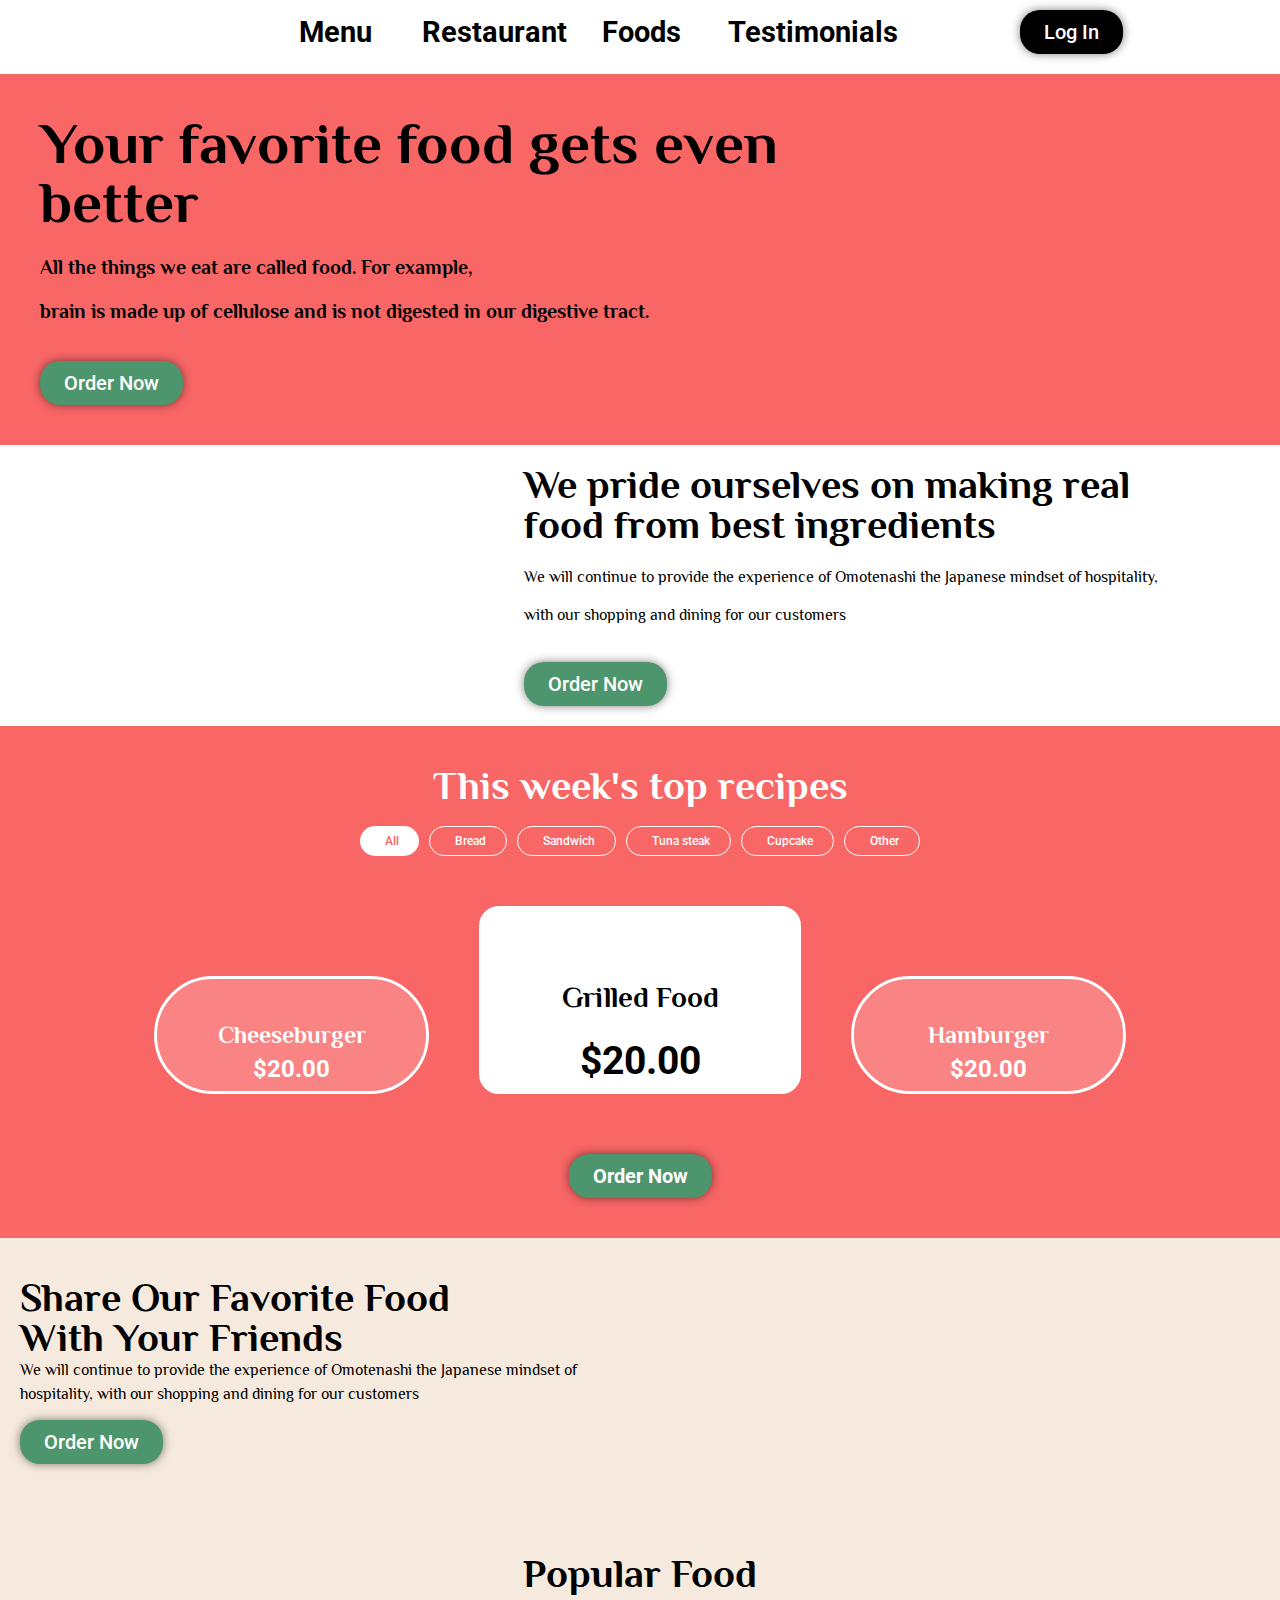
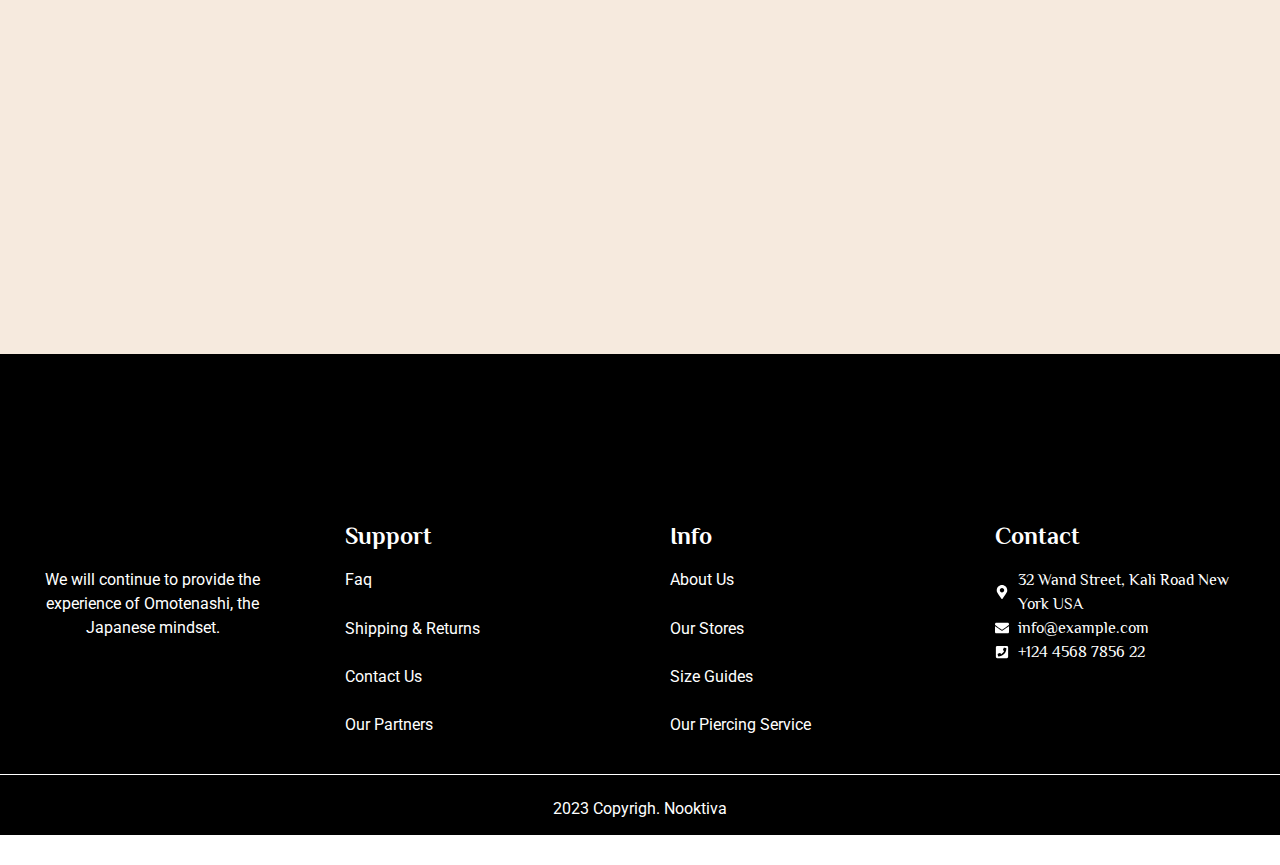
==== commit 99734d45: "add" ====
--- a/index.html
+++ b/index.html
@@ -40,7 +40,7 @@
 <link rel="stylesheet" id="elementor-lazyload-css" href="/wp-content/plugins/elementor/assets/css/modules/lazyload/frontend.min.css?ver=3.16.4" media="all">
 <link rel="stylesheet" id="swiper-css" href="/wp-content/plugins/elementor/assets/lib/swiper/v8/css/swiper.min.css?ver=8.4.5" media="all">
 <link rel="stylesheet" id="elementor-global-css" href="/wp-content/uploads/elementor/css/global.css?ver=1695910389" media="all">
-<link rel="stylesheet" id="elementor-post-7-css" href="/wp-content/uploads/elementor/css/post-7.css?ver=1695921021" media="all">
+<link rel="stylesheet" id="elementor-post-7-css" href="/wp-content/uploads/elementor/css/post-7.css?ver=1695970360" media="all">
 <link rel="stylesheet" id="google-fonts-1-css" href="https://fonts.googleapis.com/css?family=Philosopher%3A100%2C100italic%2C200%2C200italic%2C300%2C300italic%2C400%2C400italic%2C500%2C500italic%2C600%2C600italic%2C700%2C700italic%2C800%2C800italic%2C900%2C900italic%7CRoboto%3A100%2C100italic%2C200%2C200italic%2C300%2C300italic%2C400%2C400italic%2C500%2C500italic%2C600%2C600italic%2C700%2C700italic%2C800%2C800italic%2C900%2C900italic&#038;display=swap&#038;ver=6.3.1" media="all">
 <link rel="preconnect" href="https://fonts.gstatic.com/" crossorigin>
 <script src="/wp-includes/js/jquery/jquery.min.js?ver=3.7.0" id="jquery-core-js"></script>
@@ -100,7 +100,7 @@
 				</div>
 				</div>
 		<div class="elementor-element elementor-element-2199c2d e-con-full e-flex e-con e-child" data-id="2199c2d" data-element_type="container" data-settings="{&quot;content_width&quot;:&quot;full&quot;,&quot;container_type&quot;:&quot;flex&quot;}">
-				<div class="elementor-element elementor-element-6b1258b elementor-align-right elementor-widget elementor-widget-button" data-id="6b1258b" data-element_type="widget" data-widget_type="button.default">
+				<div class="elementor-element elementor-element-6b1258b elementor-align-center elementor-widget elementor-widget-button" data-id="6b1258b" data-element_type="widget" data-widget_type="button.default">
 				<div class="elementor-widget-container">
 					<div class="elementor-button-wrapper">
 			<a class="elementor-button elementor-button-link elementor-size-sm" href="#">
@@ -114,7 +114,8 @@
 				</div>
 					</div>
 				</div>
-		<div class="elementor-element elementor-element-cd5541b e-con-full e-flex e-con e-parent" data-id="cd5541b" data-element_type="container" data-settings="{&quot;content_width&quot;:&quot;full&quot;,&quot;background_background&quot;:&quot;classic&quot;,&quot;container_type&quot;:&quot;flex&quot;}" data-e-bg-lazyload="" data-core-v316-plus="true">
+		<div class="elementor-element elementor-element-cd5541b e-flex e-con-boxed e-con e-parent" data-id="cd5541b" data-element_type="container" data-settings="{&quot;background_background&quot;:&quot;classic&quot;,&quot;container_type&quot;:&quot;flex&quot;,&quot;content_width&quot;:&quot;boxed&quot;}" data-e-bg-lazyload="" data-core-v316-plus="true">
+					<div class="e-con-inner">
 		<div class="elementor-element elementor-element-b814830 e-con-full e-flex e-con e-child" data-id="b814830" data-element_type="container" data-settings="{&quot;content_width&quot;:&quot;full&quot;,&quot;container_type&quot;:&quot;flex&quot;}">
 		<div class="elementor-element elementor-element-c499a36 e-flex e-con-boxed e-con e-child" data-id="c499a36" data-element_type="container" data-settings="{&quot;container_type&quot;:&quot;flex&quot;,&quot;content_width&quot;:&quot;boxed&quot;}">
 					<div class="e-con-inner">
@@ -126,7 +127,8 @@
 				<div class="elementor-element elementor-element-96d6b84 elementor-widget-tablet__width-initial elementor-widget elementor-widget-text-editor" data-id="96d6b84" data-element_type="widget" data-widget_type="text-editor.default">
 				<div class="elementor-widget-container">
 			<style>/*! elementor - v3.16.0 - 20-09-2023 */
-.elementor-widget-text-editor.elementor-drop-cap-view-stacked .elementor-drop-cap{background-color:#69727d;color:#fff}.elementor-widget-text-editor.elementor-drop-cap-view-framed .elementor-drop-cap{color:#69727d;border:3px solid;background-color:transparent}.elementor-widget-text-editor:not(.elementor-drop-cap-view-default) .elementor-drop-cap{margin-top:8px}.elementor-widget-text-editor:not(.elementor-drop-cap-view-default) .elementor-drop-cap-letter{width:1em;height:1em}.elementor-widget-text-editor .elementor-drop-cap{float:left;text-align:center;line-height:1;font-size:50px}.elementor-widget-text-editor .elementor-drop-cap-letter{display:inline-block}</style>				<p>All the things we eat are called food. For example, brain is made up of cellulose and is not digested in our digestive tract.</p>						</div>
+.elementor-widget-text-editor.elementor-drop-cap-view-stacked .elementor-drop-cap{background-color:#69727d;color:#fff}.elementor-widget-text-editor.elementor-drop-cap-view-framed .elementor-drop-cap{color:#69727d;border:3px solid;background-color:transparent}.elementor-widget-text-editor:not(.elementor-drop-cap-view-default) .elementor-drop-cap{margin-top:8px}.elementor-widget-text-editor:not(.elementor-drop-cap-view-default) .elementor-drop-cap-letter{width:1em;height:1em}.elementor-widget-text-editor .elementor-drop-cap{float:left;text-align:center;line-height:1;font-size:50px}.elementor-widget-text-editor .elementor-drop-cap-letter{display:inline-block}</style>				<p>All the things we eat are called food. For example,</p>
+<p>brain is made up of cellulose and is not digested in our digestive tract.</p>						</div>
 				</div>
 				<div class="elementor-element elementor-element-768b293 elementor-mobile-align-center elementor-widget elementor-widget-button" data-id="768b293" data-element_type="widget" data-widget_type="button.default">
 				<div class="elementor-widget-container">
@@ -155,6 +157,7 @@
 				</div>
 					</div>
 				</div>
+					</div>
 				</div>
 		<div class="elementor-element elementor-element-205b0ba e-flex e-con-boxed e-con e-parent" data-id="205b0ba" data-element_type="container" data-settings="{&quot;container_type&quot;:&quot;flex&quot;,&quot;content_width&quot;:&quot;boxed&quot;}" data-core-v316-plus="true">
 					<div class="e-con-inner">
@@ -166,11 +169,12 @@
 					<div class="e-con-inner">
 				<div class="elementor-element elementor-element-1a8d250 elementor-widget elementor-widget-heading" data-id="1a8d250" data-element_type="widget" data-widget_type="heading.default">
 				<div class="elementor-widget-container">
-			<h2 class="elementor-heading-title elementor-size-default">We pride ourselves on making real food from best ingredients</h2>		</div>
+			<h2 class="elementor-heading-title elementor-size-default">We pride ourselves on making real <br>food from best ingredients</h2>		</div>
 				</div>
 				<div class="elementor-element elementor-element-c4aa322 elementor-widget elementor-widget-text-editor" data-id="c4aa322" data-element_type="widget" data-widget_type="text-editor.default">
 				<div class="elementor-widget-container">
-							<p>We will continue to provide the experience of Omotenashi the Japanese mindset of hospitality, with our shopping and dining for our customers</p>						</div>
+							<p>We will continue to provide the experience of Omotenashi the Japanese mindset of hospitality, </p>
+<p>with our shopping and dining for our customers</p>						</div>
 				</div>
 				<div class="elementor-element elementor-element-c255b34 elementor-mobile-align-center elementor-widget elementor-widget-button" data-id="c255b34" data-element_type="widget" data-widget_type="button.default">
 				<div class="elementor-widget-container">
@@ -237,192 +241,196 @@
 			<div class="e-n-tabs-content">
 				<div id="e-n-tab-content-4371" role="tabpanel" aria-labelledby="e-n-tabs-title-4371" data-tab-index="1" style="--n-tabs-title-order: 1;" class="e-active elementor-element elementor-element-cac79d0 e-flex e-con-boxed e-con e-child" data-id="cac79d0" data-element_type="container" data-settings="{&quot;container_type&quot;:&quot;flex&quot;,&quot;content_width&quot;:&quot;boxed&quot;}">
 					<div class="e-con-inner">
-		<div class="elementor-element elementor-element-6128f4c e-flex e-con-boxed e-con e-child" data-id="6128f4c" data-element_type="container" data-settings="{&quot;animation_tablet&quot;:&quot;fadeInUp&quot;,&quot;container_type&quot;:&quot;flex&quot;,&quot;content_width&quot;:&quot;boxed&quot;}">
-					<div class="e-con-inner">
-		<div class="elementor-element elementor-element-f25be69 e-con-full e-flex e-con e-child" data-id="f25be69" data-element_type="container" data-settings="{&quot;background_background&quot;:&quot;classic&quot;,&quot;content_width&quot;:&quot;full&quot;,&quot;container_type&quot;:&quot;flex&quot;}">
-				<div class="elementor-element elementor-element-d5f410f elementor-widget__width-initial elementor-widget elementor-widget-image" data-id="d5f410f" data-element_type="widget" data-widget_type="image.default">
+		<div class="elementor-element elementor-element-6775b95 e-flex e-con-boxed elementor-invisible e-con e-child" data-id="6775b95" data-element_type="container" data-settings="{&quot;animation&quot;:&quot;fadeInUp&quot;,&quot;animation_tablet&quot;:&quot;fadeInUp&quot;,&quot;container_type&quot;:&quot;flex&quot;,&quot;content_width&quot;:&quot;boxed&quot;}">
+					<div class="e-con-inner">
+		<div class="elementor-element elementor-element-51ab318 e-con-full e-flex e-con e-child" data-id="51ab318" data-element_type="container" data-settings="{&quot;background_background&quot;:&quot;classic&quot;,&quot;content_width&quot;:&quot;full&quot;,&quot;container_type&quot;:&quot;flex&quot;}">
+				<div class="elementor-element elementor-element-fc15bf9 elementor-widget__width-initial elementor-widget elementor-widget-image" data-id="fc15bf9" data-element_type="widget" data-widget_type="image.default">
 				<div class="elementor-widget-container">
 															<img decoding="async" src="https://cdn.discordapp.com/attachments/1156873375738765383/1156926690677772388/image-removebg-preview__3_-removebg-preview.png?ex=6516bf71&amp;is=65156df1&amp;hm=70a195e0d83a16ed5557e9e3271e75cf2f3f90813e7dc9ae83da21bfad79da4c&amp;" title="" alt="" loading="lazy">															</div>
 				</div>
-				<div class="elementor-element elementor-element-61e5e47 elementor-widget elementor-widget-heading" data-id="61e5e47" data-element_type="widget" data-widget_type="heading.default">
+				<div class="elementor-element elementor-element-9dc08e6 elementor-widget elementor-widget-heading" data-id="9dc08e6" data-element_type="widget" data-widget_type="heading.default">
 				<div class="elementor-widget-container">
 			<h3 class="elementor-heading-title elementor-size-default">Cheeseburger</h3>		</div>
 				</div>
-				<div class="elementor-element elementor-element-b1b0335 elementor-widget elementor-widget-heading" data-id="b1b0335" data-element_type="widget" data-widget_type="heading.default">
-				<div class="elementor-widget-container">
-			<h3 class="elementor-heading-title elementor-size-default">$20.00</h3>		</div>
-				</div>
-				</div>
-		<div class="elementor-element elementor-element-b344120 e-con-full e-flex e-con e-child" data-id="b344120" data-element_type="container" data-settings="{&quot;background_background&quot;:&quot;classic&quot;,&quot;content_width&quot;:&quot;full&quot;,&quot;container_type&quot;:&quot;flex&quot;}">
-				<div class="elementor-element elementor-element-b17c5d1 elementor-widget__width-initial elementor-widget elementor-widget-image" data-id="b17c5d1" data-element_type="widget" data-widget_type="image.default">
+				<div class="elementor-element elementor-element-5d50647 elementor-widget elementor-widget-heading" data-id="5d50647" data-element_type="widget" data-widget_type="heading.default">
+				<div class="elementor-widget-container">
+			<h3 class="elementor-heading-title elementor-size-default">$20.00</h3>		</div>
+				</div>
+				</div>
+		<div class="elementor-element elementor-element-91ec24a e-con-full e-flex e-con e-child" data-id="91ec24a" data-element_type="container" data-settings="{&quot;background_background&quot;:&quot;classic&quot;,&quot;content_width&quot;:&quot;full&quot;,&quot;container_type&quot;:&quot;flex&quot;}">
+				<div class="elementor-element elementor-element-37e0c1f elementor-widget__width-initial elementor-widget elementor-widget-image" data-id="37e0c1f" data-element_type="widget" data-widget_type="image.default">
 				<div class="elementor-widget-container">
 															<img decoding="async" src="https://cdn.discordapp.com/attachments/1156873375738765383/1156924934971457556/image-removebg-preview_4.png?ex=6516bdcf&amp;is=65156c4f&amp;hm=c7e63fc1ac19f26530f61e1685d3c8b09e93576aed6e2d14c9940cedf5ed81ab&amp;" title="" alt="" loading="lazy">															</div>
 				</div>
-				<div class="elementor-element elementor-element-8e57d71 elementor-widget elementor-widget-heading" data-id="8e57d71" data-element_type="widget" data-widget_type="heading.default">
+				<div class="elementor-element elementor-element-b379702 elementor-widget elementor-widget-heading" data-id="b379702" data-element_type="widget" data-widget_type="heading.default">
 				<div class="elementor-widget-container">
 			<h3 class="elementor-heading-title elementor-size-large">Grilled Food</h3>		</div>
 				</div>
-				<div class="elementor-element elementor-element-3fc90a0 elementor-widget elementor-widget-heading" data-id="3fc90a0" data-element_type="widget" data-widget_type="heading.default">
+				<div class="elementor-element elementor-element-47a0938 elementor-widget elementor-widget-heading" data-id="47a0938" data-element_type="widget" data-widget_type="heading.default">
 				<div class="elementor-widget-container">
 			<h3 class="elementor-heading-title elementor-size-xl">$20.00</h3>		</div>
 				</div>
 				</div>
-		<div class="elementor-element elementor-element-b348c20 e-con-full e-flex e-con e-child" data-id="b348c20" data-element_type="container" data-settings="{&quot;background_background&quot;:&quot;classic&quot;,&quot;content_width&quot;:&quot;full&quot;,&quot;container_type&quot;:&quot;flex&quot;}">
-				<div class="elementor-element elementor-element-a440273 elementor-widget__width-initial elementor-widget elementor-widget-image" data-id="a440273" data-element_type="widget" data-widget_type="image.default">
+		<div class="elementor-element elementor-element-3457d98 e-con-full e-flex e-con e-child" data-id="3457d98" data-element_type="container" data-settings="{&quot;background_background&quot;:&quot;classic&quot;,&quot;content_width&quot;:&quot;full&quot;,&quot;container_type&quot;:&quot;flex&quot;}">
+				<div class="elementor-element elementor-element-1e1d54d elementor-widget__width-initial elementor-widget elementor-widget-image" data-id="1e1d54d" data-element_type="widget" data-widget_type="image.default">
 				<div class="elementor-widget-container">
 															<img decoding="async" src="https://cdn.discordapp.com/attachments/1156873375738765383/1156925003611242496/image-removebg-preview_5.png?ex=6516bddf&amp;is=65156c5f&amp;hm=a7e84da0b48babe7fac3b7b006169acb915fe5e236a16dead5c10e395d980b99&amp;" title="" alt="" loading="lazy">															</div>
 				</div>
-				<div class="elementor-element elementor-element-df70679 elementor-widget elementor-widget-heading" data-id="df70679" data-element_type="widget" data-widget_type="heading.default">
+				<div class="elementor-element elementor-element-e6d94b9 elementor-widget elementor-widget-heading" data-id="e6d94b9" data-element_type="widget" data-widget_type="heading.default">
 				<div class="elementor-widget-container">
 			<h3 class="elementor-heading-title elementor-size-default">Hamburger</h3>		</div>
 				</div>
-				<div class="elementor-element elementor-element-41fa547 elementor-widget elementor-widget-heading" data-id="41fa547" data-element_type="widget" data-widget_type="heading.default">
-				<div class="elementor-widget-container">
-			<h3 class="elementor-heading-title elementor-size-default">$20.00</h3>		</div>
-				</div>
-				</div>
-					</div>
-				</div>
-					</div>
-				</div>
-		<div id="e-n-tab-content-4372" role="tabpanel" aria-labelledby="e-n-tabs-title-4372" data-tab-index="2" style="--n-tabs-title-order: 2;" class=" elementor-element elementor-element-80a676c e-con-full e-flex e-con e-child" data-id="80a676c" data-element_type="container" data-settings="{&quot;content_width&quot;:&quot;full&quot;,&quot;container_type&quot;:&quot;flex&quot;}">
-		<div class="elementor-element elementor-element-060a908 e-flex e-con-boxed e-con e-child" data-id="060a908" data-element_type="container" data-settings="{&quot;animation_tablet&quot;:&quot;fadeInUp&quot;,&quot;container_type&quot;:&quot;flex&quot;,&quot;content_width&quot;:&quot;boxed&quot;}">
-					<div class="e-con-inner">
-		<div class="elementor-element elementor-element-26a1d44 e-con-full e-flex e-con e-child" data-id="26a1d44" data-element_type="container" data-settings="{&quot;background_background&quot;:&quot;classic&quot;,&quot;content_width&quot;:&quot;full&quot;,&quot;container_type&quot;:&quot;flex&quot;}">
-				<div class="elementor-element elementor-element-288c1e1 elementor-widget__width-initial elementor-widget elementor-widget-image" data-id="288c1e1" data-element_type="widget" data-widget_type="image.default">
+				<div class="elementor-element elementor-element-86f3f8f elementor-widget elementor-widget-heading" data-id="86f3f8f" data-element_type="widget" data-widget_type="heading.default">
+				<div class="elementor-widget-container">
+			<h3 class="elementor-heading-title elementor-size-default">$20.00</h3>		</div>
+				</div>
+				</div>
+					</div>
+				</div>
+					</div>
+				</div>
+		<div id="e-n-tab-content-4372" role="tabpanel" aria-labelledby="e-n-tabs-title-4372" data-tab-index="2" style="--n-tabs-title-order: 2;" class=" elementor-element elementor-element-80a676c e-flex e-con-boxed elementor-invisible e-con e-child" data-id="80a676c" data-element_type="container" data-settings="{&quot;animation&quot;:&quot;fadeInUp&quot;,&quot;animation_tablet&quot;:&quot;fadeInUp&quot;,&quot;container_type&quot;:&quot;flex&quot;,&quot;content_width&quot;:&quot;boxed&quot;}">
+					<div class="e-con-inner">
+		<div class="elementor-element elementor-element-3f5a1db e-flex e-con-boxed elementor-invisible e-con e-child" data-id="3f5a1db" data-element_type="container" data-settings="{&quot;animation&quot;:&quot;fadeInUp&quot;,&quot;animation_tablet&quot;:&quot;fadeInUp&quot;,&quot;container_type&quot;:&quot;flex&quot;,&quot;content_width&quot;:&quot;boxed&quot;}">
+					<div class="e-con-inner">
+		<div class="elementor-element elementor-element-4acb748 e-con-full e-flex e-con e-child" data-id="4acb748" data-element_type="container" data-settings="{&quot;background_background&quot;:&quot;classic&quot;,&quot;content_width&quot;:&quot;full&quot;,&quot;container_type&quot;:&quot;flex&quot;}">
+				<div class="elementor-element elementor-element-b49b4d8 elementor-widget__width-initial elementor-widget elementor-widget-image" data-id="b49b4d8" data-element_type="widget" data-widget_type="image.default">
 				<div class="elementor-widget-container">
 															<img decoding="async" src="https://cdn.discordapp.com/attachments/1156873375738765383/1156926690677772388/image-removebg-preview__3_-removebg-preview.png?ex=6516bf71&amp;is=65156df1&amp;hm=70a195e0d83a16ed5557e9e3271e75cf2f3f90813e7dc9ae83da21bfad79da4c&amp;" title="" alt="" loading="lazy">															</div>
 				</div>
-				<div class="elementor-element elementor-element-38e38c6 elementor-widget elementor-widget-heading" data-id="38e38c6" data-element_type="widget" data-widget_type="heading.default">
+				<div class="elementor-element elementor-element-e88c3a2 elementor-widget elementor-widget-heading" data-id="e88c3a2" data-element_type="widget" data-widget_type="heading.default">
 				<div class="elementor-widget-container">
 			<h3 class="elementor-heading-title elementor-size-default">Cheeseburger</h3>		</div>
 				</div>
-				<div class="elementor-element elementor-element-a448316 elementor-widget elementor-widget-heading" data-id="a448316" data-element_type="widget" data-widget_type="heading.default">
-				<div class="elementor-widget-container">
-			<h3 class="elementor-heading-title elementor-size-default">$20.00</h3>		</div>
-				</div>
-				</div>
-		<div class="elementor-element elementor-element-1488811 e-con-full e-flex e-con e-child" data-id="1488811" data-element_type="container" data-settings="{&quot;background_background&quot;:&quot;classic&quot;,&quot;content_width&quot;:&quot;full&quot;,&quot;container_type&quot;:&quot;flex&quot;}">
-				<div class="elementor-element elementor-element-a613e62 elementor-widget__width-initial elementor-widget elementor-widget-image" data-id="a613e62" data-element_type="widget" data-widget_type="image.default">
+				<div class="elementor-element elementor-element-d5951b1 elementor-widget elementor-widget-heading" data-id="d5951b1" data-element_type="widget" data-widget_type="heading.default">
+				<div class="elementor-widget-container">
+			<h3 class="elementor-heading-title elementor-size-default">$20.00</h3>		</div>
+				</div>
+				</div>
+		<div class="elementor-element elementor-element-f31c039 e-con-full e-flex e-con e-child" data-id="f31c039" data-element_type="container" data-settings="{&quot;background_background&quot;:&quot;classic&quot;,&quot;content_width&quot;:&quot;full&quot;,&quot;container_type&quot;:&quot;flex&quot;}">
+				<div class="elementor-element elementor-element-465ac8c elementor-widget__width-initial elementor-widget elementor-widget-image" data-id="465ac8c" data-element_type="widget" data-widget_type="image.default">
 				<div class="elementor-widget-container">
 															<img decoding="async" src="https://cdn.discordapp.com/attachments/1156873375738765383/1156924934971457556/image-removebg-preview_4.png?ex=6516bdcf&amp;is=65156c4f&amp;hm=c7e63fc1ac19f26530f61e1685d3c8b09e93576aed6e2d14c9940cedf5ed81ab&amp;" title="" alt="" loading="lazy">															</div>
 				</div>
-				<div class="elementor-element elementor-element-ef1ae8b elementor-widget elementor-widget-heading" data-id="ef1ae8b" data-element_type="widget" data-widget_type="heading.default">
+				<div class="elementor-element elementor-element-b641cc0 elementor-widget elementor-widget-heading" data-id="b641cc0" data-element_type="widget" data-widget_type="heading.default">
 				<div class="elementor-widget-container">
 			<h3 class="elementor-heading-title elementor-size-large">Grilled Food</h3>		</div>
 				</div>
-				<div class="elementor-element elementor-element-8181659 elementor-widget elementor-widget-heading" data-id="8181659" data-element_type="widget" data-widget_type="heading.default">
+				<div class="elementor-element elementor-element-dc94e25 elementor-widget elementor-widget-heading" data-id="dc94e25" data-element_type="widget" data-widget_type="heading.default">
 				<div class="elementor-widget-container">
 			<h3 class="elementor-heading-title elementor-size-xl">$20.00</h3>		</div>
 				</div>
 				</div>
-		<div class="elementor-element elementor-element-4c9b9e4 e-con-full e-flex e-con e-child" data-id="4c9b9e4" data-element_type="container" data-settings="{&quot;background_background&quot;:&quot;classic&quot;,&quot;content_width&quot;:&quot;full&quot;,&quot;container_type&quot;:&quot;flex&quot;}">
-				<div class="elementor-element elementor-element-3e5017e elementor-widget__width-initial elementor-widget elementor-widget-image" data-id="3e5017e" data-element_type="widget" data-widget_type="image.default">
+		<div class="elementor-element elementor-element-32cd04b e-con-full e-flex e-con e-child" data-id="32cd04b" data-element_type="container" data-settings="{&quot;background_background&quot;:&quot;classic&quot;,&quot;content_width&quot;:&quot;full&quot;,&quot;container_type&quot;:&quot;flex&quot;}">
+				<div class="elementor-element elementor-element-ed6c820 elementor-widget__width-initial elementor-widget elementor-widget-image" data-id="ed6c820" data-element_type="widget" data-widget_type="image.default">
 				<div class="elementor-widget-container">
 															<img decoding="async" src="https://cdn.discordapp.com/attachments/1156873375738765383/1156925003611242496/image-removebg-preview_5.png?ex=6516bddf&amp;is=65156c5f&amp;hm=a7e84da0b48babe7fac3b7b006169acb915fe5e236a16dead5c10e395d980b99&amp;" title="" alt="" loading="lazy">															</div>
 				</div>
-				<div class="elementor-element elementor-element-24c82ea elementor-widget elementor-widget-heading" data-id="24c82ea" data-element_type="widget" data-widget_type="heading.default">
+				<div class="elementor-element elementor-element-d154a21 elementor-widget elementor-widget-heading" data-id="d154a21" data-element_type="widget" data-widget_type="heading.default">
 				<div class="elementor-widget-container">
 			<h3 class="elementor-heading-title elementor-size-default">Hamburger</h3>		</div>
 				</div>
-				<div class="elementor-element elementor-element-645826f elementor-widget elementor-widget-heading" data-id="645826f" data-element_type="widget" data-widget_type="heading.default">
-				<div class="elementor-widget-container">
-			<h3 class="elementor-heading-title elementor-size-default">$20.00</h3>		</div>
-				</div>
-				</div>
-					</div>
-				</div>
-				</div>
-		<div id="e-n-tab-content-4373" role="tabpanel" aria-labelledby="e-n-tabs-title-4373" data-tab-index="3" style="--n-tabs-title-order: 3;" class=" elementor-element elementor-element-e6ceb15 e-con-full e-flex e-con e-child" data-id="e6ceb15" data-element_type="container" data-settings="{&quot;content_width&quot;:&quot;full&quot;,&quot;container_type&quot;:&quot;flex&quot;}">
-		<div class="elementor-element elementor-element-1333b20 e-flex e-con-boxed e-con e-child" data-id="1333b20" data-element_type="container" data-settings="{&quot;animation_tablet&quot;:&quot;fadeInUp&quot;,&quot;container_type&quot;:&quot;flex&quot;,&quot;content_width&quot;:&quot;boxed&quot;}">
-					<div class="e-con-inner">
-		<div class="elementor-element elementor-element-2e28849 e-con-full e-flex e-con e-child" data-id="2e28849" data-element_type="container" data-settings="{&quot;background_background&quot;:&quot;classic&quot;,&quot;content_width&quot;:&quot;full&quot;,&quot;container_type&quot;:&quot;flex&quot;}">
-				<div class="elementor-element elementor-element-c3a8a5f elementor-widget__width-initial elementor-widget elementor-widget-image" data-id="c3a8a5f" data-element_type="widget" data-widget_type="image.default">
+				<div class="elementor-element elementor-element-3ac33e0 elementor-widget elementor-widget-heading" data-id="3ac33e0" data-element_type="widget" data-widget_type="heading.default">
+				<div class="elementor-widget-container">
+			<h3 class="elementor-heading-title elementor-size-default">$20.00</h3>		</div>
+				</div>
+				</div>
+					</div>
+				</div>
+					</div>
+				</div>
+		<div id="e-n-tab-content-4373" role="tabpanel" aria-labelledby="e-n-tabs-title-4373" data-tab-index="3" style="--n-tabs-title-order: 3;" class=" elementor-element elementor-element-e6ceb15 e-flex e-con-boxed elementor-invisible e-con e-child" data-id="e6ceb15" data-element_type="container" data-settings="{&quot;animation&quot;:&quot;fadeInUp&quot;,&quot;animation_tablet&quot;:&quot;fadeInUp&quot;,&quot;container_type&quot;:&quot;flex&quot;,&quot;content_width&quot;:&quot;boxed&quot;}">
+					<div class="e-con-inner">
+		<div class="elementor-element elementor-element-3fbf62c e-flex e-con-boxed elementor-invisible e-con e-child" data-id="3fbf62c" data-element_type="container" data-settings="{&quot;animation&quot;:&quot;fadeInUp&quot;,&quot;animation_tablet&quot;:&quot;fadeInUp&quot;,&quot;container_type&quot;:&quot;flex&quot;,&quot;content_width&quot;:&quot;boxed&quot;}">
+					<div class="e-con-inner">
+		<div class="elementor-element elementor-element-7b39be1 e-con-full e-flex e-con e-child" data-id="7b39be1" data-element_type="container" data-settings="{&quot;background_background&quot;:&quot;classic&quot;,&quot;content_width&quot;:&quot;full&quot;,&quot;container_type&quot;:&quot;flex&quot;}">
+				<div class="elementor-element elementor-element-3df308f elementor-widget__width-initial elementor-widget elementor-widget-image" data-id="3df308f" data-element_type="widget" data-widget_type="image.default">
 				<div class="elementor-widget-container">
 															<img decoding="async" src="https://cdn.discordapp.com/attachments/1156873375738765383/1156926690677772388/image-removebg-preview__3_-removebg-preview.png?ex=6516bf71&amp;is=65156df1&amp;hm=70a195e0d83a16ed5557e9e3271e75cf2f3f90813e7dc9ae83da21bfad79da4c&amp;" title="" alt="" loading="lazy">															</div>
 				</div>
-				<div class="elementor-element elementor-element-c82a0c4 elementor-widget elementor-widget-heading" data-id="c82a0c4" data-element_type="widget" data-widget_type="heading.default">
+				<div class="elementor-element elementor-element-b409c10 elementor-widget elementor-widget-heading" data-id="b409c10" data-element_type="widget" data-widget_type="heading.default">
 				<div class="elementor-widget-container">
 			<h3 class="elementor-heading-title elementor-size-default">Cheeseburger</h3>		</div>
 				</div>
-				<div class="elementor-element elementor-element-5d156aa elementor-widget elementor-widget-heading" data-id="5d156aa" data-element_type="widget" data-widget_type="heading.default">
-				<div class="elementor-widget-container">
-			<h3 class="elementor-heading-title elementor-size-default">$20.00</h3>		</div>
-				</div>
-				</div>
-		<div class="elementor-element elementor-element-432bc7a e-con-full e-flex e-con e-child" data-id="432bc7a" data-element_type="container" data-settings="{&quot;background_background&quot;:&quot;classic&quot;,&quot;content_width&quot;:&quot;full&quot;,&quot;container_type&quot;:&quot;flex&quot;}">
-				<div class="elementor-element elementor-element-2567f47 elementor-widget__width-initial elementor-widget elementor-widget-image" data-id="2567f47" data-element_type="widget" data-widget_type="image.default">
+				<div class="elementor-element elementor-element-3213dec elementor-widget elementor-widget-heading" data-id="3213dec" data-element_type="widget" data-widget_type="heading.default">
+				<div class="elementor-widget-container">
+			<h3 class="elementor-heading-title elementor-size-default">$20.00</h3>		</div>
+				</div>
+				</div>
+		<div class="elementor-element elementor-element-2de3dd5 e-con-full e-flex e-con e-child" data-id="2de3dd5" data-element_type="container" data-settings="{&quot;background_background&quot;:&quot;classic&quot;,&quot;content_width&quot;:&quot;full&quot;,&quot;container_type&quot;:&quot;flex&quot;}">
+				<div class="elementor-element elementor-element-3441305 elementor-widget__width-initial elementor-widget elementor-widget-image" data-id="3441305" data-element_type="widget" data-widget_type="image.default">
 				<div class="elementor-widget-container">
 															<img decoding="async" src="https://cdn.discordapp.com/attachments/1156873375738765383/1156924934971457556/image-removebg-preview_4.png?ex=6516bdcf&amp;is=65156c4f&amp;hm=c7e63fc1ac19f26530f61e1685d3c8b09e93576aed6e2d14c9940cedf5ed81ab&amp;" title="" alt="" loading="lazy">															</div>
 				</div>
-				<div class="elementor-element elementor-element-3ecebeb elementor-widget elementor-widget-heading" data-id="3ecebeb" data-element_type="widget" data-widget_type="heading.default">
+				<div class="elementor-element elementor-element-bbe28d4 elementor-widget elementor-widget-heading" data-id="bbe28d4" data-element_type="widget" data-widget_type="heading.default">
 				<div class="elementor-widget-container">
 			<h3 class="elementor-heading-title elementor-size-large">Grilled Food</h3>		</div>
 				</div>
-				<div class="elementor-element elementor-element-f460bfd elementor-widget elementor-widget-heading" data-id="f460bfd" data-element_type="widget" data-widget_type="heading.default">
+				<div class="elementor-element elementor-element-e7f900d elementor-widget elementor-widget-heading" data-id="e7f900d" data-element_type="widget" data-widget_type="heading.default">
 				<div class="elementor-widget-container">
 			<h3 class="elementor-heading-title elementor-size-xl">$20.00</h3>		</div>
 				</div>
 				</div>
-		<div class="elementor-element elementor-element-e164f45 e-con-full e-flex e-con e-child" data-id="e164f45" data-element_type="container" data-settings="{&quot;background_background&quot;:&quot;classic&quot;,&quot;content_width&quot;:&quot;full&quot;,&quot;container_type&quot;:&quot;flex&quot;}">
-				<div class="elementor-element elementor-element-cea2fbb elementor-widget__width-initial elementor-widget elementor-widget-image" data-id="cea2fbb" data-element_type="widget" data-widget_type="image.default">
+		<div class="elementor-element elementor-element-d05bfd1 e-con-full e-flex e-con e-child" data-id="d05bfd1" data-element_type="container" data-settings="{&quot;background_background&quot;:&quot;classic&quot;,&quot;content_width&quot;:&quot;full&quot;,&quot;container_type&quot;:&quot;flex&quot;}">
+				<div class="elementor-element elementor-element-18f2f65 elementor-widget__width-initial elementor-widget elementor-widget-image" data-id="18f2f65" data-element_type="widget" data-widget_type="image.default">
 				<div class="elementor-widget-container">
 															<img decoding="async" src="https://cdn.discordapp.com/attachments/1156873375738765383/1156925003611242496/image-removebg-preview_5.png?ex=6516bddf&amp;is=65156c5f&amp;hm=a7e84da0b48babe7fac3b7b006169acb915fe5e236a16dead5c10e395d980b99&amp;" title="" alt="" loading="lazy">															</div>
 				</div>
-				<div class="elementor-element elementor-element-e81f218 elementor-widget elementor-widget-heading" data-id="e81f218" data-element_type="widget" data-widget_type="heading.default">
+				<div class="elementor-element elementor-element-d7d6ba3 elementor-widget elementor-widget-heading" data-id="d7d6ba3" data-element_type="widget" data-widget_type="heading.default">
 				<div class="elementor-widget-container">
 			<h3 class="elementor-heading-title elementor-size-default">Hamburger</h3>		</div>
 				</div>
-				<div class="elementor-element elementor-element-8ebab95 elementor-widget elementor-widget-heading" data-id="8ebab95" data-element_type="widget" data-widget_type="heading.default">
-				<div class="elementor-widget-container">
-			<h3 class="elementor-heading-title elementor-size-default">$20.00</h3>		</div>
-				</div>
-				</div>
-					</div>
-				</div>
+				<div class="elementor-element elementor-element-d43e883 elementor-widget elementor-widget-heading" data-id="d43e883" data-element_type="widget" data-widget_type="heading.default">
+				<div class="elementor-widget-container">
+			<h3 class="elementor-heading-title elementor-size-default">$20.00</h3>		</div>
+				</div>
+				</div>
+					</div>
+				</div>
+					</div>
 				</div>
 		<div id="e-n-tab-content-4374" role="tabpanel" aria-labelledby="e-n-tabs-title-4374" data-tab-index="4" style="--n-tabs-title-order: 4;" class=" elementor-element elementor-element-6c8a3f9 e-flex e-con-boxed e-con e-child" data-id="6c8a3f9" data-element_type="container" data-settings="{&quot;container_type&quot;:&quot;flex&quot;,&quot;content_width&quot;:&quot;boxed&quot;}">
 					<div class="e-con-inner">
-		<div class="elementor-element elementor-element-e553d69 e-flex e-con-boxed e-con e-child" data-id="e553d69" data-element_type="container" data-settings="{&quot;animation_tablet&quot;:&quot;fadeInUp&quot;,&quot;container_type&quot;:&quot;flex&quot;,&quot;content_width&quot;:&quot;boxed&quot;}">
-					<div class="e-con-inner">
-		<div class="elementor-element elementor-element-682f9b5 e-con-full e-flex e-con e-child" data-id="682f9b5" data-element_type="container" data-settings="{&quot;background_background&quot;:&quot;classic&quot;,&quot;content_width&quot;:&quot;full&quot;,&quot;container_type&quot;:&quot;flex&quot;}">
-				<div class="elementor-element elementor-element-4a9c758 elementor-widget__width-initial elementor-widget elementor-widget-image" data-id="4a9c758" data-element_type="widget" data-widget_type="image.default">
+		<div class="elementor-element elementor-element-e82a78a e-flex e-con-boxed elementor-invisible e-con e-child" data-id="e82a78a" data-element_type="container" data-settings="{&quot;animation&quot;:&quot;fadeInUp&quot;,&quot;animation_tablet&quot;:&quot;fadeInUp&quot;,&quot;container_type&quot;:&quot;flex&quot;,&quot;content_width&quot;:&quot;boxed&quot;}">
+					<div class="e-con-inner">
+		<div class="elementor-element elementor-element-75c57ca e-con-full e-flex e-con e-child" data-id="75c57ca" data-element_type="container" data-settings="{&quot;background_background&quot;:&quot;classic&quot;,&quot;content_width&quot;:&quot;full&quot;,&quot;container_type&quot;:&quot;flex&quot;}">
+				<div class="elementor-element elementor-element-2d7d5b6 elementor-widget__width-initial elementor-widget elementor-widget-image" data-id="2d7d5b6" data-element_type="widget" data-widget_type="image.default">
 				<div class="elementor-widget-container">
 															<img decoding="async" src="https://cdn.discordapp.com/attachments/1156873375738765383/1156926690677772388/image-removebg-preview__3_-removebg-preview.png?ex=6516bf71&amp;is=65156df1&amp;hm=70a195e0d83a16ed5557e9e3271e75cf2f3f90813e7dc9ae83da21bfad79da4c&amp;" title="" alt="" loading="lazy">															</div>
 				</div>
-				<div class="elementor-element elementor-element-e274d98 elementor-widget elementor-widget-heading" data-id="e274d98" data-element_type="widget" data-widget_type="heading.default">
+				<div class="elementor-element elementor-element-9f5d2b8 elementor-widget elementor-widget-heading" data-id="9f5d2b8" data-element_type="widget" data-widget_type="heading.default">
 				<div class="elementor-widget-container">
 			<h3 class="elementor-heading-title elementor-size-default">Cheeseburger</h3>		</div>
 				</div>
-				<div class="elementor-element elementor-element-3d03ab2 elementor-widget elementor-widget-heading" data-id="3d03ab2" data-element_type="widget" data-widget_type="heading.default">
-				<div class="elementor-widget-container">
-			<h3 class="elementor-heading-title elementor-size-default">$20.00</h3>		</div>
-				</div>
-				</div>
-		<div class="elementor-element elementor-element-8ece9aa e-con-full e-flex e-con e-child" data-id="8ece9aa" data-element_type="container" data-settings="{&quot;background_background&quot;:&quot;classic&quot;,&quot;content_width&quot;:&quot;full&quot;,&quot;container_type&quot;:&quot;flex&quot;}">
-				<div class="elementor-element elementor-element-e1203ca elementor-widget__width-initial elementor-widget elementor-widget-image" data-id="e1203ca" data-element_type="widget" data-widget_type="image.default">
+				<div class="elementor-element elementor-element-0e194b7 elementor-widget elementor-widget-heading" data-id="0e194b7" data-element_type="widget" data-widget_type="heading.default">
+				<div class="elementor-widget-container">
+			<h3 class="elementor-heading-title elementor-size-default">$20.00</h3>		</div>
+				</div>
+				</div>
+		<div class="elementor-element elementor-element-90f3160 e-con-full e-flex e-con e-child" data-id="90f3160" data-element_type="container" data-settings="{&quot;background_background&quot;:&quot;classic&quot;,&quot;content_width&quot;:&quot;full&quot;,&quot;container_type&quot;:&quot;flex&quot;}">
+				<div class="elementor-element elementor-element-d4e8a69 elementor-widget__width-initial elementor-widget elementor-widget-image" data-id="d4e8a69" data-element_type="widget" data-widget_type="image.default">
 				<div class="elementor-widget-container">
 															<img decoding="async" src="https://cdn.discordapp.com/attachments/1156873375738765383/1156924934971457556/image-removebg-preview_4.png?ex=6516bdcf&amp;is=65156c4f&amp;hm=c7e63fc1ac19f26530f61e1685d3c8b09e93576aed6e2d14c9940cedf5ed81ab&amp;" title="" alt="" loading="lazy">															</div>
 				</div>
-				<div class="elementor-element elementor-element-419b8f1 elementor-widget elementor-widget-heading" data-id="419b8f1" data-element_type="widget" data-widget_type="heading.default">
+				<div class="elementor-element elementor-element-fc2ee77 elementor-widget elementor-widget-heading" data-id="fc2ee77" data-element_type="widget" data-widget_type="heading.default">
 				<div class="elementor-widget-container">
 			<h3 class="elementor-heading-title elementor-size-large">Grilled Food</h3>		</div>
 				</div>
-				<div class="elementor-element elementor-element-55b3fc8 elementor-widget elementor-widget-heading" data-id="55b3fc8" data-element_type="widget" data-widget_type="heading.default">
+				<div class="elementor-element elementor-element-3ad4262 elementor-widget elementor-widget-heading" data-id="3ad4262" data-element_type="widget" data-widget_type="heading.default">
 				<div class="elementor-widget-container">
 			<h3 class="elementor-heading-title elementor-size-xl">$20.00</h3>		</div>
 				</div>
 				</div>
-		<div class="elementor-element elementor-element-0f73ea3 e-con-full e-flex e-con e-child" data-id="0f73ea3" data-element_type="container" data-settings="{&quot;background_background&quot;:&quot;classic&quot;,&quot;content_width&quot;:&quot;full&quot;,&quot;container_type&quot;:&quot;flex&quot;}">
-				<div class="elementor-element elementor-element-66c1c07 elementor-widget__width-initial elementor-widget elementor-widget-image" data-id="66c1c07" data-element_type="widget" data-widget_type="image.default">
+		<div class="elementor-element elementor-element-63e3694 e-con-full e-flex e-con e-child" data-id="63e3694" data-element_type="container" data-settings="{&quot;background_background&quot;:&quot;classic&quot;,&quot;content_width&quot;:&quot;full&quot;,&quot;container_type&quot;:&quot;flex&quot;}">
+				<div class="elementor-element elementor-element-e8090d6 elementor-widget__width-initial elementor-widget elementor-widget-image" data-id="e8090d6" data-element_type="widget" data-widget_type="image.default">
 				<div class="elementor-widget-container">
 															<img decoding="async" src="https://cdn.discordapp.com/attachments/1156873375738765383/1156925003611242496/image-removebg-preview_5.png?ex=6516bddf&amp;is=65156c5f&amp;hm=a7e84da0b48babe7fac3b7b006169acb915fe5e236a16dead5c10e395d980b99&amp;" title="" alt="" loading="lazy">															</div>
 				</div>
-				<div class="elementor-element elementor-element-e8eaed0 elementor-widget elementor-widget-heading" data-id="e8eaed0" data-element_type="widget" data-widget_type="heading.default">
+				<div class="elementor-element elementor-element-b481dc7 elementor-widget elementor-widget-heading" data-id="b481dc7" data-element_type="widget" data-widget_type="heading.default">
 				<div class="elementor-widget-container">
 			<h3 class="elementor-heading-title elementor-size-default">Hamburger</h3>		</div>
 				</div>
-				<div class="elementor-element elementor-element-c210aa9 elementor-widget elementor-widget-heading" data-id="c210aa9" data-element_type="widget" data-widget_type="heading.default">
+				<div class="elementor-element elementor-element-1456ca9 elementor-widget elementor-widget-heading" data-id="1456ca9" data-element_type="widget" data-widget_type="heading.default">
 				<div class="elementor-widget-container">
 			<h3 class="elementor-heading-title elementor-size-default">$20.00</h3>		</div>
 				</div>
@@ -435,46 +443,46 @@
 					<div class="e-con-inner">
 		<div class="elementor-element elementor-element-e7d725e e-flex e-con-boxed e-con e-child" data-id="e7d725e" data-element_type="container" data-settings="{&quot;container_type&quot;:&quot;flex&quot;,&quot;content_width&quot;:&quot;boxed&quot;}">
 					<div class="e-con-inner">
-		<div class="elementor-element elementor-element-7050c02 e-flex e-con-boxed e-con e-child" data-id="7050c02" data-element_type="container" data-settings="{&quot;animation_tablet&quot;:&quot;fadeInUp&quot;,&quot;container_type&quot;:&quot;flex&quot;,&quot;content_width&quot;:&quot;boxed&quot;}">
-					<div class="e-con-inner">
-		<div class="elementor-element elementor-element-17d4538 e-con-full e-flex e-con e-child" data-id="17d4538" data-element_type="container" data-settings="{&quot;background_background&quot;:&quot;classic&quot;,&quot;content_width&quot;:&quot;full&quot;,&quot;container_type&quot;:&quot;flex&quot;}">
-				<div class="elementor-element elementor-element-e803d11 elementor-widget__width-initial elementor-widget elementor-widget-image" data-id="e803d11" data-element_type="widget" data-widget_type="image.default">
+		<div class="elementor-element elementor-element-b2fee38 e-flex e-con-boxed elementor-invisible e-con e-child" data-id="b2fee38" data-element_type="container" data-settings="{&quot;animation&quot;:&quot;fadeInUp&quot;,&quot;animation_tablet&quot;:&quot;fadeInUp&quot;,&quot;container_type&quot;:&quot;flex&quot;,&quot;content_width&quot;:&quot;boxed&quot;}">
+					<div class="e-con-inner">
+		<div class="elementor-element elementor-element-a9c82fd e-con-full e-flex e-con e-child" data-id="a9c82fd" data-element_type="container" data-settings="{&quot;background_background&quot;:&quot;classic&quot;,&quot;content_width&quot;:&quot;full&quot;,&quot;container_type&quot;:&quot;flex&quot;}">
+				<div class="elementor-element elementor-element-9cc64b0 elementor-widget__width-initial elementor-widget elementor-widget-image" data-id="9cc64b0" data-element_type="widget" data-widget_type="image.default">
 				<div class="elementor-widget-container">
 															<img decoding="async" src="https://cdn.discordapp.com/attachments/1156873375738765383/1156926690677772388/image-removebg-preview__3_-removebg-preview.png?ex=6516bf71&amp;is=65156df1&amp;hm=70a195e0d83a16ed5557e9e3271e75cf2f3f90813e7dc9ae83da21bfad79da4c&amp;" title="" alt="" loading="lazy">															</div>
 				</div>
-				<div class="elementor-element elementor-element-8d7c9ce elementor-widget elementor-widget-heading" data-id="8d7c9ce" data-element_type="widget" data-widget_type="heading.default">
+				<div class="elementor-element elementor-element-e5998da elementor-widget elementor-widget-heading" data-id="e5998da" data-element_type="widget" data-widget_type="heading.default">
 				<div class="elementor-widget-container">
 			<h3 class="elementor-heading-title elementor-size-default">Cheeseburger</h3>		</div>
 				</div>
-				<div class="elementor-element elementor-element-a1f2258 elementor-widget elementor-widget-heading" data-id="a1f2258" data-element_type="widget" data-widget_type="heading.default">
-				<div class="elementor-widget-container">
-			<h3 class="elementor-heading-title elementor-size-default">$20.00</h3>		</div>
-				</div>
-				</div>
-		<div class="elementor-element elementor-element-3991d02 e-con-full e-flex e-con e-child" data-id="3991d02" data-element_type="container" data-settings="{&quot;background_background&quot;:&quot;classic&quot;,&quot;content_width&quot;:&quot;full&quot;,&quot;container_type&quot;:&quot;flex&quot;}">
-				<div class="elementor-element elementor-element-246dc17 elementor-widget__width-initial elementor-widget elementor-widget-image" data-id="246dc17" data-element_type="widget" data-widget_type="image.default">
+				<div class="elementor-element elementor-element-2f9b3ca elementor-widget elementor-widget-heading" data-id="2f9b3ca" data-element_type="widget" data-widget_type="heading.default">
+				<div class="elementor-widget-container">
+			<h3 class="elementor-heading-title elementor-size-default">$20.00</h3>		</div>
+				</div>
+				</div>
+		<div class="elementor-element elementor-element-670e475 e-con-full e-flex e-con e-child" data-id="670e475" data-element_type="container" data-settings="{&quot;background_background&quot;:&quot;classic&quot;,&quot;content_width&quot;:&quot;full&quot;,&quot;container_type&quot;:&quot;flex&quot;}">
+				<div class="elementor-element elementor-element-94206bb elementor-widget__width-initial elementor-widget elementor-widget-image" data-id="94206bb" data-element_type="widget" data-widget_type="image.default">
 				<div class="elementor-widget-container">
 															<img decoding="async" src="https://cdn.discordapp.com/attachments/1156873375738765383/1156924934971457556/image-removebg-preview_4.png?ex=6516bdcf&amp;is=65156c4f&amp;hm=c7e63fc1ac19f26530f61e1685d3c8b09e93576aed6e2d14c9940cedf5ed81ab&amp;" title="" alt="" loading="lazy">															</div>
 				</div>
-				<div class="elementor-element elementor-element-98dfc90 elementor-widget elementor-widget-heading" data-id="98dfc90" data-element_type="widget" data-widget_type="heading.default">
+				<div class="elementor-element elementor-element-6afd2b3 elementor-widget elementor-widget-heading" data-id="6afd2b3" data-element_type="widget" data-widget_type="heading.default">
 				<div class="elementor-widget-container">
 			<h3 class="elementor-heading-title elementor-size-large">Grilled Food</h3>		</div>
 				</div>
-				<div class="elementor-element elementor-element-a7b8423 elementor-widget elementor-widget-heading" data-id="a7b8423" data-element_type="widget" data-widget_type="heading.default">
+				<div class="elementor-element elementor-element-50a5af5 elementor-widget elementor-widget-heading" data-id="50a5af5" data-element_type="widget" data-widget_type="heading.default">
 				<div class="elementor-widget-container">
 			<h3 class="elementor-heading-title elementor-size-xl">$20.00</h3>		</div>
 				</div>
 				</div>
-		<div class="elementor-element elementor-element-cbd4b7e e-con-full e-flex e-con e-child" data-id="cbd4b7e" data-element_type="container" data-settings="{&quot;background_background&quot;:&quot;classic&quot;,&quot;content_width&quot;:&quot;full&quot;,&quot;container_type&quot;:&quot;flex&quot;}">
-				<div class="elementor-element elementor-element-39fd14a elementor-widget__width-initial elementor-widget elementor-widget-image" data-id="39fd14a" data-element_type="widget" data-widget_type="image.default">
+		<div class="elementor-element elementor-element-e23817b e-con-full e-flex e-con e-child" data-id="e23817b" data-element_type="container" data-settings="{&quot;background_background&quot;:&quot;classic&quot;,&quot;content_width&quot;:&quot;full&quot;,&quot;container_type&quot;:&quot;flex&quot;}">
+				<div class="elementor-element elementor-element-6f9f1bb elementor-widget__width-initial elementor-widget elementor-widget-image" data-id="6f9f1bb" data-element_type="widget" data-widget_type="image.default">
 				<div class="elementor-widget-container">
 															<img decoding="async" src="https://cdn.discordapp.com/attachments/1156873375738765383/1156925003611242496/image-removebg-preview_5.png?ex=6516bddf&amp;is=65156c5f&amp;hm=a7e84da0b48babe7fac3b7b006169acb915fe5e236a16dead5c10e395d980b99&amp;" title="" alt="" loading="lazy">															</div>
 				</div>
-				<div class="elementor-element elementor-element-91ea5ac elementor-widget elementor-widget-heading" data-id="91ea5ac" data-element_type="widget" data-widget_type="heading.default">
+				<div class="elementor-element elementor-element-6451edd elementor-widget elementor-widget-heading" data-id="6451edd" data-element_type="widget" data-widget_type="heading.default">
 				<div class="elementor-widget-container">
 			<h3 class="elementor-heading-title elementor-size-default">Hamburger</h3>		</div>
 				</div>
-				<div class="elementor-element elementor-element-b86f162 elementor-widget elementor-widget-heading" data-id="b86f162" data-element_type="widget" data-widget_type="heading.default">
+				<div class="elementor-element elementor-element-7503f6f elementor-widget elementor-widget-heading" data-id="7503f6f" data-element_type="widget" data-widget_type="heading.default">
 				<div class="elementor-widget-container">
 			<h3 class="elementor-heading-title elementor-size-default">$20.00</h3>		</div>
 				</div>
@@ -557,7 +565,7 @@
 		<div class="elementor-element elementor-element-0ac7af9 e-con-full e-flex e-con e-child" data-id="0ac7af9" data-element_type="container" data-settings="{&quot;content_width&quot;:&quot;full&quot;,&quot;container_type&quot;:&quot;flex&quot;}">
 				<div class="elementor-element elementor-element-2d149e3 elementor-widget elementor-widget-heading" data-id="2d149e3" data-element_type="widget" data-widget_type="heading.default">
 				<div class="elementor-widget-container">
-			<h2 class="elementor-heading-title elementor-size-default">Share Our Favorite Food With Your Friends</h2>		</div>
+			<h2 class="elementor-heading-title elementor-size-default">Share Our Favorite Food <br>With Your Friends</h2>		</div>
 				</div>
 				<div class="elementor-element elementor-element-941c4f6 elementor-widget elementor-widget-text-editor" data-id="941c4f6" data-element_type="widget" data-widget_type="text-editor.default">
 				<div class="elementor-widget-container">
@@ -803,7 +811,7 @@
 				<div class="elementor-widget-container">
 			<h3 class="elementor-heading-title elementor-size-default">Contact</h3>		</div>
 				</div>
-				<div class="elementor-element elementor-element-a72d012 elementor-icon-list--layout-traditional elementor-list-item-link-full_width elementor-widget elementor-widget-icon-list" data-id="a72d012" data-element_type="widget" data-widget_type="icon-list.default">
+				<div class="elementor-element elementor-element-a72d012 elementor-align-left elementor-icon-list--layout-traditional elementor-list-item-link-full_width elementor-widget elementor-widget-icon-list" data-id="a72d012" data-element_type="widget" data-widget_type="icon-list.default">
 				<div class="elementor-widget-container">
 			<link rel="stylesheet" href="/wp-content/plugins/elementor/assets/css/widget-icon-list.min.css">		<ul class="elementor-icon-list-items">
 							<li class="elementor-icon-list-item">
--- a/wp-content/uploads/elementor/css/post-7.css
+++ b/wp-content/uploads/elementor/css/post-7.css
@@ -1 +1 @@
-.elementor-7 .elementor-element.elementor-element-e0267dc{--display:flex;--flex-direction:row;--container-widget-width:initial;--container-widget-height:100%;--container-widget-flex-grow:1;--container-widget-align-self:stretch;--background-transition:0.3s;--margin-block-start:-30px;--margin-block-end:0px;--margin-inline-start:0px;--margin-inline-end:0px;--padding-block-start:20px;--padding-block-end:0px;--padding-inline-start:0px;--padding-inline-end:0px;}.elementor-7 .elementor-element.elementor-element-e0267dc:not(.elementor-motion-effects-element-type-background), .elementor-7 .elementor-element.elementor-element-e0267dc > .elementor-motion-effects-container > .elementor-motion-effects-layer{background-image:var(--e-bg-lazyload-loaded);--e-bg-lazyload:url("https://cdn.discordapp.com/attachments/1156873375738765383/1156913222532747284/wave-haikei.png?ex=6516b2e6&is=65156166&hm=6b9f72c7c41896fd5722a071f8cbab25f829d5e666e4e3e4afc4d0ab41959fa7&");background-position:center center;background-repeat:no-repeat;background-size:cover;}.elementor-7 .elementor-element.elementor-element-e0267dc, .elementor-7 .elementor-element.elementor-element-e0267dc::before{--border-transition:0.3s;}.elementor-7 .elementor-element.elementor-element-9d315f7{--display:flex;--background-transition:0.3s;--margin-block-start:0px;--margin-block-end:0px;--margin-inline-start:0px;--margin-inline-end:0px;--padding-block-start:0px;--padding-block-end:0px;--padding-inline-start:0px;--padding-inline-end:0px;}.elementor-7 .elementor-element.elementor-element-9d315f7.e-con{--flex-grow:0;--flex-shrink:0;}.elementor-7 .elementor-element.elementor-element-364c715{text-align:left;width:var( --container-widget-width, 50% );max-width:50%;--container-widget-width:50%;--container-widget-flex-grow:0;}.elementor-7 .elementor-element.elementor-element-364c715 img{width:100%;}.elementor-7 .elementor-element.elementor-element-364c715.elementor-element{--align-self:flex-start;}.elementor-7 .elementor-element.elementor-element-d0512c6{--display:flex;--justify-content:space-around;--background-transition:0.3s;--margin-block-start:0px;--margin-block-end:0px;--margin-inline-start:0px;--margin-inline-end:0px;--padding-block-start:0px;--padding-block-end:0px;--padding-inline-start:20px;--padding-inline-end:20px;}.elementor-7 .elementor-element.elementor-element-d0512c6.e-con{--flex-grow:0;--flex-shrink:0;}.elementor-7 .elementor-element.elementor-element-62c7892{--display:grid;--e-con-grid-template-columns:repeat(4, 1fr);--e-con-grid-template-rows:repeat(1, 1fr);--grid-auto-flow:row;--background-transition:0.3s;--margin-block-start:0px;--margin-block-end:0px;--margin-inline-start:0px;--margin-inline-end:0px;--padding-block-start:0px;--padding-block-end:0px;--padding-inline-start:0px;--padding-inline-end:0px;}.elementor-7 .elementor-element.elementor-element-0d1231a{text-align:center;}.elementor-7 .elementor-element.elementor-element-0d1231a .elementor-heading-title{color:#000000;font-family:"Roboto";font-weight:700;}.elementor-7 .elementor-element.elementor-element-0d1231a.elementor-element{--align-self:flex-end;}.elementor-7 .elementor-element.elementor-element-f99dca5{text-align:center;}.elementor-7 .elementor-element.elementor-element-f99dca5 .elementor-heading-title{color:var( --e-global-color-text );font-family:"Roboto";font-weight:700;}.elementor-7 .elementor-element.elementor-element-f99dca5.elementor-element{--align-self:flex-end;}.elementor-7 .elementor-element.elementor-element-020ce1d{text-align:center;}.elementor-7 .elementor-element.elementor-element-020ce1d .elementor-heading-title{color:var( --e-global-color-text );font-family:"Roboto";font-weight:700;}.elementor-7 .elementor-element.elementor-element-020ce1d.elementor-element{--align-self:flex-end;}.elementor-7 .elementor-element.elementor-element-20a263d{text-align:center;}.elementor-7 .elementor-element.elementor-element-20a263d .elementor-heading-title{color:var( --e-global-color-text );font-family:"Roboto";font-weight:700;}.elementor-7 .elementor-element.elementor-element-20a263d.elementor-element{--align-self:flex-end;}.elementor-7 .elementor-element.elementor-element-2199c2d{--display:flex;--justify-content:center;--background-transition:0.3s;--margin-block-start:0px;--margin-block-end:0px;--margin-inline-start:0px;--margin-inline-end:0px;--padding-block-start:0px;--padding-block-end:0px;--padding-inline-start:0px;--padding-inline-end:0px;}.elementor-7 .elementor-element.elementor-element-2199c2d.e-con{--flex-grow:0;--flex-shrink:0;}.elementor-7 .elementor-element.elementor-element-6b1258b .elementor-button{fill:var( --e-global-color-247eef3 );color:var( --e-global-color-247eef3 );background-color:var( --e-global-color-text );}.elementor-7 .elementor-element.elementor-element-6b1258b .elementor-button:hover, .elementor-7 .elementor-element.elementor-element-6b1258b .elementor-button:focus{color:var( --e-global-color-247eef3 );background-color:var( --e-global-color-primary );border-color:var( --e-global-color-accent );}.elementor-7 .elementor-element.elementor-element-6b1258b .elementor-button:hover svg, .elementor-7 .elementor-element.elementor-element-6b1258b .elementor-button:focus svg{fill:var( --e-global-color-247eef3 );}.elementor-7 .elementor-element.elementor-element-cd5541b{--display:flex;--flex-direction:row;--container-widget-width:calc( ( 1 - var( --container-widget-flex-grow ) ) * 100% );--container-widget-height:100%;--container-widget-flex-grow:1;--container-widget-align-self:stretch;--align-items:center;--background-transition:0.3s;--margin-block-start:0px;--margin-block-end:0px;--margin-inline-start:0px;--margin-inline-end:0px;--padding-block-start:0px;--padding-block-end:0px;--padding-inline-start:0px;--padding-inline-end:0px;}.elementor-7 .elementor-element.elementor-element-cd5541b:not(.elementor-motion-effects-element-type-background), .elementor-7 .elementor-element.elementor-element-cd5541b > .elementor-motion-effects-container > .elementor-motion-effects-layer{background-color:#F96666;background-image:var(--e-bg-lazyload-loaded);--e-bg-lazyload:url("https://cdn.discordapp.com/attachments/1156873375738765383/1156913222532747284/wave-haikei.png?ex=6516b2e6&is=65156166&hm=6b9f72c7c41896fd5722a071f8cbab25f829d5e666e4e3e4afc4d0ab41959fa7&");background-position:center center;background-repeat:no-repeat;background-size:cover;}.elementor-7 .elementor-element.elementor-element-cd5541b, .elementor-7 .elementor-element.elementor-element-cd5541b::before{--border-transition:0.3s;}.elementor-7 .elementor-element.elementor-element-cd5541b.e-con{--align-self:stretch;--flex-grow:0;--flex-shrink:0;}.elementor-7 .elementor-element.elementor-element-b814830{--display:flex;--justify-content:center;--align-items:flex-start;--container-widget-width:calc( ( 1 - var( --container-widget-flex-grow ) ) * 100% );--background-transition:0.3s;--margin-block-start:0px;--margin-block-end:0px;--margin-inline-start:0px;--margin-inline-end:0px;--padding-block-start:0px;--padding-block-end:0px;--padding-inline-start:0px;--padding-inline-end:0px;}.elementor-7 .elementor-element.elementor-element-b814830.e-con{--align-self:stretch;--flex-grow:0;--flex-shrink:0;}.elementor-7 .elementor-element.elementor-element-c499a36{--display:flex;--background-transition:0.3s;}.elementor-7 .elementor-element.elementor-element-ca4d216{--display:flex;--background-transition:0.3s;}.elementor-7 .elementor-element.elementor-element-ca4d216, .elementor-7 .elementor-element.elementor-element-ca4d216::before{--border-transition:0.3s;}.elementor-7 .elementor-element.elementor-element-ca4d216.e-con{--flex-grow:0;--flex-shrink:0;}.elementor-7 .elementor-element.elementor-element-78f050e .elementor-heading-title{color:var( --e-global-color-text );font-family:"Philosopher";font-weight:700;}.elementor-7 .elementor-element.elementor-element-78f050e{width:var( --container-widget-width, 100% );max-width:100%;--container-widget-width:100%;--container-widget-flex-grow:0;}.elementor-7 .elementor-element.elementor-element-78f050e.elementor-element{--flex-grow:0;--flex-shrink:0;}.elementor-7 .elementor-element.elementor-element-96d6b84{font-family:"Philosopher";font-size:20px;font-weight:600;}.elementor-7 .elementor-element.elementor-element-768b293 .elementor-button{fill:var( --e-global-color-247eef3 );color:var( --e-global-color-247eef3 );background-color:var( --e-global-color-primary );}.elementor-7 .elementor-element.elementor-element-768b293 .elementor-button:hover, .elementor-7 .elementor-element.elementor-element-768b293 .elementor-button:focus{background-color:var( --e-global-color-secondary );}.elementor-7 .elementor-element.elementor-element-98a7b0f{--display:flex;--background-transition:0.3s;--margin-block-start:0px;--margin-block-end:0px;--margin-inline-start:0px;--margin-inline-end:0px;--padding-block-start:0px;--padding-block-end:0px;--padding-inline-start:0px;--padding-inline-end:0px;}.elementor-7 .elementor-element.elementor-element-98a7b0f, .elementor-7 .elementor-element.elementor-element-98a7b0f::before{--border-transition:0.3s;}.elementor-7 .elementor-element.elementor-element-0b6ac3c .elementor-heading-title{color:var( --e-global-color-text );}.elementor-7 .elementor-element.elementor-element-0b6ac3c{width:var( --container-widget-width, 105.819% );max-width:105.819%;--container-widget-width:105.819%;--container-widget-flex-grow:0;}.elementor-7 .elementor-element.elementor-element-0b6ac3c.elementor-element{--flex-grow:0;--flex-shrink:0;}.elementor-7 .elementor-element.elementor-element-67b569e{text-align:left;}.elementor-7 .elementor-element.elementor-element-67b569e > .elementor-widget-container{margin:0px 060px 0px -150px;padding:0px 0px 0px 0px;}.elementor-7 .elementor-element.elementor-element-205b0ba{--display:flex;--flex-direction:row;--container-widget-width:initial;--container-widget-height:100%;--container-widget-flex-grow:1;--container-widget-align-self:stretch;--background-transition:0.3s;}.elementor-7 .elementor-element.elementor-element-d9ba59c{text-align:center;width:var( --container-widget-width, 39.014% );max-width:39.014%;--container-widget-width:39.014%;--container-widget-flex-grow:0;}.elementor-7 .elementor-element.elementor-element-d9ba59c > .elementor-widget-container{margin:0px 0px 0px 0px;padding:0px 0px 0px 0px;}.elementor-7 .elementor-element.elementor-element-d9ba59c.elementor-element{--flex-grow:0;--flex-shrink:0;}.elementor-7 .elementor-element.elementor-element-027703f{--display:flex;--justify-content:center;--gap:0px 0px;--background-transition:0.3s;--margin-block-start:0px;--margin-block-end:0px;--margin-inline-start:0px;--margin-inline-end:0px;--padding-block-start:0px;--padding-block-end:0px;--padding-inline-start:0px;--padding-inline-end:0px;}.elementor-7 .elementor-element.elementor-element-027703f.e-con{--align-self:stretch;}.elementor-7 .elementor-element.elementor-element-1a8d250 .elementor-heading-title{color:var( --e-global-color-text );}.elementor-7 .elementor-element.elementor-element-c255b34 .elementor-button{fill:var( --e-global-color-247eef3 );color:var( --e-global-color-247eef3 );background-color:var( --e-global-color-primary );}.elementor-7 .elementor-element.elementor-element-c255b34 .elementor-button:hover, .elementor-7 .elementor-element.elementor-element-c255b34 .elementor-button:focus{background-color:var( --e-global-color-secondary );}.elementor-7 .elementor-element.elementor-element-38b3fd5{--display:flex;--flex-direction:column;--container-widget-width:100%;--container-widget-height:initial;--container-widget-flex-grow:0;--container-widget-align-self:initial;--background-transition:0.3s;}.elementor-7 .elementor-element.elementor-element-38b3fd5:not(.elementor-motion-effects-element-type-background), .elementor-7 .elementor-element.elementor-element-38b3fd5 > .elementor-motion-effects-container > .elementor-motion-effects-layer{background-color:var( --e-global-color-secondary );}.elementor-7 .elementor-element.elementor-element-38b3fd5, .elementor-7 .elementor-element.elementor-element-38b3fd5::before{--border-transition:0.3s;}.elementor-7 .elementor-element.elementor-element-4cb2d34{text-align:center;}.elementor-7 .elementor-element.elementor-element-4cb2d34 .elementor-heading-title{color:var( --e-global-color-247eef3 );}.elementor-7 .elementor-element.elementor-element-cac79d0{--display:flex;--justify-content:center;--gap:20px 20px;--background-transition:0.3s;--margin-block-start:0px;--margin-block-end:0px;--margin-inline-start:0px;--margin-inline-end:0px;--padding-block-start:0px;--padding-block-end:0px;--padding-inline-start:0px;--padding-inline-end:0px;}.elementor-7 .elementor-element.elementor-element-6128f4c{--display:flex;--flex-direction:row;--container-widget-width:calc( ( 1 - var( --container-widget-flex-grow ) ) * 100% );--container-widget-height:100%;--container-widget-flex-grow:1;--container-widget-align-self:stretch;--justify-content:center;--align-items:flex-end;--gap:50px 50px;--background-transition:0.3s;--margin-block-start:0px;--margin-block-end:0px;--margin-inline-start:0px;--margin-inline-end:0px;--padding-block-start:40px;--padding-block-end:40px;--padding-inline-start:40px;--padding-inline-end:40px;}.elementor-7 .elementor-element.elementor-element-f25be69{--display:flex;--gap:0px 0px;--background-transition:0.3s;--overlay-opacity:0.2;border-style:solid;--border-style:solid;border-color:var( --e-global-color-247eef3 );--border-color:var( --e-global-color-247eef3 );--border-radius:999999999px 999999999px 999999999px 999999999px;--margin-block-start:0px;--margin-block-end:0px;--margin-inline-start:0px;--margin-inline-end:0px;--padding-block-start:10px;--padding-block-end:10px;--padding-inline-start:10px;--padding-inline-end:10px;}.elementor-7 .elementor-element.elementor-element-f25be69::before, .elementor-7 .elementor-element.elementor-element-f25be69 > .elementor-background-video-container::before, .elementor-7 .elementor-element.elementor-element-f25be69 > .e-con-inner > .elementor-background-video-container::before, .elementor-7 .elementor-element.elementor-element-f25be69 > .elementor-background-slideshow::before, .elementor-7 .elementor-element.elementor-element-f25be69 > .e-con-inner > .elementor-background-slideshow::before, .elementor-7 .elementor-element.elementor-element-f25be69 > .elementor-motion-effects-container > .elementor-motion-effects-layer::before{--background-overlay:'';background-color:var( --e-global-color-247eef3 );}.elementor-7 .elementor-element.elementor-element-f25be69, .elementor-7 .elementor-element.elementor-element-f25be69::before{--border-transition:0.3s;}.elementor-7 .elementor-element.elementor-element-f25be69.e-con{--flex-grow:0;--flex-shrink:0;}.elementor-7 .elementor-element.elementor-element-d5f410f > .elementor-widget-container{margin:0px 0px 0px 0px;padding:0px 0px 0px 0px;}.elementor-7 .elementor-element.elementor-element-d5f410f{width:var( --container-widget-width, 100% );max-width:100%;--container-widget-width:100%;--container-widget-flex-grow:0;}.elementor-7 .elementor-element.elementor-element-d5f410f.elementor-element{--align-self:center;}.elementor-7 .elementor-element.elementor-element-61e5e47{text-align:center;}.elementor-7 .elementor-element.elementor-element-61e5e47 .elementor-heading-title{color:var( --e-global-color-247eef3 );}.elementor-7 .elementor-element.elementor-element-61e5e47 > .elementor-widget-container{padding:10px 10px 10px 10px;}.elementor-7 .elementor-element.elementor-element-b1b0335{text-align:center;}.elementor-7 .elementor-element.elementor-element-b1b0335 .elementor-heading-title{color:var( --e-global-color-247eef3 );font-family:"Roboto";font-weight:700;}.elementor-7 .elementor-element.elementor-element-b344120{--display:flex;--justify-content:center;--gap:30px 30px;--background-transition:0.3s;border-style:solid;--border-style:solid;border-color:var( --e-global-color-247eef3 );--border-color:var( --e-global-color-247eef3 );--border-radius:20px 20px 20px 20px;--margin-block-start:0px;--margin-block-end:0px;--margin-inline-start:0px;--margin-inline-end:0px;--padding-block-start:20px;--padding-block-end:10px;--padding-inline-start:10px;--padding-inline-end:10px;}.elementor-7 .elementor-element.elementor-element-b344120:not(.elementor-motion-effects-element-type-background), .elementor-7 .elementor-element.elementor-element-b344120 > .elementor-motion-effects-container > .elementor-motion-effects-layer{background-color:var( --e-global-color-247eef3 );}.elementor-7 .elementor-element.elementor-element-b344120, .elementor-7 .elementor-element.elementor-element-b344120::before{--border-transition:0.3s;}.elementor-7 .elementor-element.elementor-element-b344120.e-con{--flex-grow:0;--flex-shrink:0;}.elementor-7 .elementor-element.elementor-element-b17c5d1 > .elementor-widget-container{margin:0px 0px 0px 0px;padding:0px 0px 0px 0px;}.elementor-7 .elementor-element.elementor-element-b17c5d1{width:var( --container-widget-width, 100% );max-width:100%;--container-widget-width:100%;--container-widget-flex-grow:0;}.elementor-7 .elementor-element.elementor-element-b17c5d1.elementor-element{--align-self:center;}.elementor-7 .elementor-element.elementor-element-8e57d71{text-align:center;}.elementor-7 .elementor-element.elementor-element-8e57d71 .elementor-heading-title{color:var( --e-global-color-text );}.elementor-7 .elementor-element.elementor-element-3fc90a0{text-align:center;}.elementor-7 .elementor-element.elementor-element-3fc90a0 .elementor-heading-title{color:var( --e-global-color-text );font-family:"Roboto";font-weight:700;}.elementor-7 .elementor-element.elementor-element-b348c20{--display:flex;--gap:0px 0px;--background-transition:0.3s;--overlay-opacity:0.2;border-style:solid;--border-style:solid;border-color:var( --e-global-color-247eef3 );--border-color:var( --e-global-color-247eef3 );--border-radius:999999999px 999999999px 999999999px 999999999px;--margin-block-start:0px;--margin-block-end:0px;--margin-inline-start:0px;--margin-inline-end:0px;--padding-block-start:10px;--padding-block-end:10px;--padding-inline-start:10px;--padding-inline-end:10px;}.elementor-7 .elementor-element.elementor-element-b348c20::before, .elementor-7 .elementor-element.elementor-element-b348c20 > .elementor-background-video-container::before, .elementor-7 .elementor-element.elementor-element-b348c20 > .e-con-inner > .elementor-background-video-container::before, .elementor-7 .elementor-element.elementor-element-b348c20 > .elementor-background-slideshow::before, .elementor-7 .elementor-element.elementor-element-b348c20 > .e-con-inner > .elementor-background-slideshow::before, .elementor-7 .elementor-element.elementor-element-b348c20 > .elementor-motion-effects-container > .elementor-motion-effects-layer::before{--background-overlay:'';background-color:var( --e-global-color-247eef3 );}.elementor-7 .elementor-element.elementor-element-b348c20, .elementor-7 .elementor-element.elementor-element-b348c20::before{--border-transition:0.3s;}.elementor-7 .elementor-element.elementor-element-b348c20.e-con{--flex-grow:0;--flex-shrink:0;}.elementor-7 .elementor-element.elementor-element-a440273 > .elementor-widget-container{margin:0px 0px 0px 0px;padding:0px 0px 0px 0px;}.elementor-7 .elementor-element.elementor-element-a440273{width:var( --container-widget-width, 100% );max-width:100%;--container-widget-width:100%;--container-widget-flex-grow:0;}.elementor-7 .elementor-element.elementor-element-a440273.elementor-element{--align-self:center;}.elementor-7 .elementor-element.elementor-element-df70679{text-align:center;}.elementor-7 .elementor-element.elementor-element-df70679 .elementor-heading-title{color:var( --e-global-color-247eef3 );}.elementor-7 .elementor-element.elementor-element-df70679 > .elementor-widget-container{padding:10px 10px 10px 10px;}.elementor-7 .elementor-element.elementor-element-41fa547{text-align:center;}.elementor-7 .elementor-element.elementor-element-41fa547 .elementor-heading-title{color:var( --e-global-color-247eef3 );font-family:"Roboto";font-weight:700;}.elementor-7 .elementor-element.elementor-element-80a676c{--display:flex;--background-transition:0.3s;}.elementor-7 .elementor-element.elementor-element-060a908{--display:flex;--flex-direction:row;--container-widget-width:calc( ( 1 - var( --container-widget-flex-grow ) ) * 100% );--container-widget-height:100%;--container-widget-flex-grow:1;--container-widget-align-self:stretch;--justify-content:center;--align-items:flex-end;--gap:50px 50px;--background-transition:0.3s;--margin-block-start:0px;--margin-block-end:0px;--margin-inline-start:0px;--margin-inline-end:0px;--padding-block-start:40px;--padding-block-end:40px;--padding-inline-start:40px;--padding-inline-end:40px;}.elementor-7 .elementor-element.elementor-element-26a1d44{--display:flex;--gap:0px 0px;--background-transition:0.3s;--overlay-opacity:0.2;border-style:solid;--border-style:solid;border-color:var( --e-global-color-247eef3 );--border-color:var( --e-global-color-247eef3 );--border-radius:999999999px 999999999px 999999999px 999999999px;--margin-block-start:0px;--margin-block-end:0px;--margin-inline-start:0px;--margin-inline-end:0px;--padding-block-start:10px;--padding-block-end:10px;--padding-inline-start:10px;--padding-inline-end:10px;}.elementor-7 .elementor-element.elementor-element-26a1d44::before, .elementor-7 .elementor-element.elementor-element-26a1d44 > .elementor-background-video-container::before, .elementor-7 .elementor-element.elementor-element-26a1d44 > .e-con-inner > .elementor-background-video-container::before, .elementor-7 .elementor-element.elementor-element-26a1d44 > .elementor-background-slideshow::before, .elementor-7 .elementor-element.elementor-element-26a1d44 > .e-con-inner > .elementor-background-slideshow::before, .elementor-7 .elementor-element.elementor-element-26a1d44 > .elementor-motion-effects-container > .elementor-motion-effects-layer::before{--background-overlay:'';background-color:var( --e-global-color-247eef3 );}.elementor-7 .elementor-element.elementor-element-26a1d44, .elementor-7 .elementor-element.elementor-element-26a1d44::before{--border-transition:0.3s;}.elementor-7 .elementor-element.elementor-element-26a1d44.e-con{--flex-grow:0;--flex-shrink:0;}.elementor-7 .elementor-element.elementor-element-288c1e1 > .elementor-widget-container{margin:0px 0px 0px 0px;padding:0px 0px 0px 0px;}.elementor-7 .elementor-element.elementor-element-288c1e1{width:var( --container-widget-width, 100% );max-width:100%;--container-widget-width:100%;--container-widget-flex-grow:0;}.elementor-7 .elementor-element.elementor-element-288c1e1.elementor-element{--align-self:center;}.elementor-7 .elementor-element.elementor-element-38e38c6{text-align:center;}.elementor-7 .elementor-element.elementor-element-38e38c6 .elementor-heading-title{color:var( --e-global-color-247eef3 );}.elementor-7 .elementor-element.elementor-element-38e38c6 > .elementor-widget-container{padding:10px 10px 10px 10px;}.elementor-7 .elementor-element.elementor-element-a448316{text-align:center;}.elementor-7 .elementor-element.elementor-element-a448316 .elementor-heading-title{color:var( --e-global-color-247eef3 );font-family:"Roboto";font-weight:700;}.elementor-7 .elementor-element.elementor-element-1488811{--display:flex;--justify-content:center;--gap:30px 30px;--background-transition:0.3s;border-style:solid;--border-style:solid;border-color:var( --e-global-color-247eef3 );--border-color:var( --e-global-color-247eef3 );--border-radius:20px 20px 20px 20px;--margin-block-start:0px;--margin-block-end:0px;--margin-inline-start:0px;--margin-inline-end:0px;--padding-block-start:20px;--padding-block-end:10px;--padding-inline-start:10px;--padding-inline-end:10px;}.elementor-7 .elementor-element.elementor-element-1488811:not(.elementor-motion-effects-element-type-background), .elementor-7 .elementor-element.elementor-element-1488811 > .elementor-motion-effects-container > .elementor-motion-effects-layer{background-color:var( --e-global-color-247eef3 );}.elementor-7 .elementor-element.elementor-element-1488811, .elementor-7 .elementor-element.elementor-element-1488811::before{--border-transition:0.3s;}.elementor-7 .elementor-element.elementor-element-1488811.e-con{--flex-grow:0;--flex-shrink:0;}.elementor-7 .elementor-element.elementor-element-a613e62 > .elementor-widget-container{margin:0px 0px 0px 0px;padding:0px 0px 0px 0px;}.elementor-7 .elementor-element.elementor-element-a613e62{width:var( --container-widget-width, 100% );max-width:100%;--container-widget-width:100%;--container-widget-flex-grow:0;}.elementor-7 .elementor-element.elementor-element-a613e62.elementor-element{--align-self:center;}.elementor-7 .elementor-element.elementor-element-ef1ae8b{text-align:center;}.elementor-7 .elementor-element.elementor-element-ef1ae8b .elementor-heading-title{color:var( --e-global-color-text );}.elementor-7 .elementor-element.elementor-element-8181659{text-align:center;}.elementor-7 .elementor-element.elementor-element-8181659 .elementor-heading-title{color:var( --e-global-color-text );font-family:"Roboto";font-weight:700;}.elementor-7 .elementor-element.elementor-element-4c9b9e4{--display:flex;--gap:0px 0px;--background-transition:0.3s;--overlay-opacity:0.2;border-style:solid;--border-style:solid;border-color:var( --e-global-color-247eef3 );--border-color:var( --e-global-color-247eef3 );--border-radius:999999999px 999999999px 999999999px 999999999px;--margin-block-start:0px;--margin-block-end:0px;--margin-inline-start:0px;--margin-inline-end:0px;--padding-block-start:10px;--padding-block-end:10px;--padding-inline-start:10px;--padding-inline-end:10px;}.elementor-7 .elementor-element.elementor-element-4c9b9e4::before, .elementor-7 .elementor-element.elementor-element-4c9b9e4 > .elementor-background-video-container::before, .elementor-7 .elementor-element.elementor-element-4c9b9e4 > .e-con-inner > .elementor-background-video-container::before, .elementor-7 .elementor-element.elementor-element-4c9b9e4 > .elementor-background-slideshow::before, .elementor-7 .elementor-element.elementor-element-4c9b9e4 > .e-con-inner > .elementor-background-slideshow::before, .elementor-7 .elementor-element.elementor-element-4c9b9e4 > .elementor-motion-effects-container > .elementor-motion-effects-layer::before{--background-overlay:'';background-color:var( --e-global-color-247eef3 );}.elementor-7 .elementor-element.elementor-element-4c9b9e4, .elementor-7 .elementor-element.elementor-element-4c9b9e4::before{--border-transition:0.3s;}.elementor-7 .elementor-element.elementor-element-4c9b9e4.e-con{--flex-grow:0;--flex-shrink:0;}.elementor-7 .elementor-element.elementor-element-3e5017e > .elementor-widget-container{margin:0px 0px 0px 0px;padding:0px 0px 0px 0px;}.elementor-7 .elementor-element.elementor-element-3e5017e{width:var( --container-widget-width, 100% );max-width:100%;--container-widget-width:100%;--container-widget-flex-grow:0;}.elementor-7 .elementor-element.elementor-element-3e5017e.elementor-element{--align-self:center;}.elementor-7 .elementor-element.elementor-element-24c82ea{text-align:center;}.elementor-7 .elementor-element.elementor-element-24c82ea .elementor-heading-title{color:var( --e-global-color-247eef3 );}.elementor-7 .elementor-element.elementor-element-24c82ea > .elementor-widget-container{padding:10px 10px 10px 10px;}.elementor-7 .elementor-element.elementor-element-645826f{text-align:center;}.elementor-7 .elementor-element.elementor-element-645826f .elementor-heading-title{color:var( --e-global-color-247eef3 );font-family:"Roboto";font-weight:700;}.elementor-7 .elementor-element.elementor-element-e6ceb15{--display:flex;--background-transition:0.3s;}.elementor-7 .elementor-element.elementor-element-1333b20{--display:flex;--flex-direction:row;--container-widget-width:calc( ( 1 - var( --container-widget-flex-grow ) ) * 100% );--container-widget-height:100%;--container-widget-flex-grow:1;--container-widget-align-self:stretch;--justify-content:center;--align-items:flex-end;--gap:50px 50px;--background-transition:0.3s;--margin-block-start:0px;--margin-block-end:0px;--margin-inline-start:0px;--margin-inline-end:0px;--padding-block-start:40px;--padding-block-end:40px;--padding-inline-start:40px;--padding-inline-end:40px;}.elementor-7 .elementor-element.elementor-element-2e28849{--display:flex;--gap:0px 0px;--background-transition:0.3s;--overlay-opacity:0.2;border-style:solid;--border-style:solid;border-color:var( --e-global-color-247eef3 );--border-color:var( --e-global-color-247eef3 );--border-radius:999999999px 999999999px 999999999px 999999999px;--margin-block-start:0px;--margin-block-end:0px;--margin-inline-start:0px;--margin-inline-end:0px;--padding-block-start:10px;--padding-block-end:10px;--padding-inline-start:10px;--padding-inline-end:10px;}.elementor-7 .elementor-element.elementor-element-2e28849::before, .elementor-7 .elementor-element.elementor-element-2e28849 > .elementor-background-video-container::before, .elementor-7 .elementor-element.elementor-element-2e28849 > .e-con-inner > .elementor-background-video-container::before, .elementor-7 .elementor-element.elementor-element-2e28849 > .elementor-background-slideshow::before, .elementor-7 .elementor-element.elementor-element-2e28849 > .e-con-inner > .elementor-background-slideshow::before, .elementor-7 .elementor-element.elementor-element-2e28849 > .elementor-motion-effects-container > .elementor-motion-effects-layer::before{--background-overlay:'';background-color:var( --e-global-color-247eef3 );}.elementor-7 .elementor-element.elementor-element-2e28849, .elementor-7 .elementor-element.elementor-element-2e28849::before{--border-transition:0.3s;}.elementor-7 .elementor-element.elementor-element-2e28849.e-con{--flex-grow:0;--flex-shrink:0;}.elementor-7 .elementor-element.elementor-element-c3a8a5f > .elementor-widget-container{margin:0px 0px 0px 0px;padding:0px 0px 0px 0px;}.elementor-7 .elementor-element.elementor-element-c3a8a5f{width:var( --container-widget-width, 100% );max-width:100%;--container-widget-width:100%;--container-widget-flex-grow:0;}.elementor-7 .elementor-element.elementor-element-c3a8a5f.elementor-element{--align-self:center;}.elementor-7 .elementor-element.elementor-element-c82a0c4{text-align:center;}.elementor-7 .elementor-element.elementor-element-c82a0c4 .elementor-heading-title{color:var( --e-global-color-247eef3 );}.elementor-7 .elementor-element.elementor-element-c82a0c4 > .elementor-widget-container{padding:10px 10px 10px 10px;}.elementor-7 .elementor-element.elementor-element-5d156aa{text-align:center;}.elementor-7 .elementor-element.elementor-element-5d156aa .elementor-heading-title{color:var( --e-global-color-247eef3 );font-family:"Roboto";font-weight:700;}.elementor-7 .elementor-element.elementor-element-432bc7a{--display:flex;--justify-content:center;--gap:30px 30px;--background-transition:0.3s;border-style:solid;--border-style:solid;border-color:var( --e-global-color-247eef3 );--border-color:var( --e-global-color-247eef3 );--border-radius:20px 20px 20px 20px;--margin-block-start:0px;--margin-block-end:0px;--margin-inline-start:0px;--margin-inline-end:0px;--padding-block-start:20px;--padding-block-end:10px;--padding-inline-start:10px;--padding-inline-end:10px;}.elementor-7 .elementor-element.elementor-element-432bc7a:not(.elementor-motion-effects-element-type-background), .elementor-7 .elementor-element.elementor-element-432bc7a > .elementor-motion-effects-container > .elementor-motion-effects-layer{background-color:var( --e-global-color-247eef3 );}.elementor-7 .elementor-element.elementor-element-432bc7a, .elementor-7 .elementor-element.elementor-element-432bc7a::before{--border-transition:0.3s;}.elementor-7 .elementor-element.elementor-element-432bc7a.e-con{--flex-grow:0;--flex-shrink:0;}.elementor-7 .elementor-element.elementor-element-2567f47 > .elementor-widget-container{margin:0px 0px 0px 0px;padding:0px 0px 0px 0px;}.elementor-7 .elementor-element.elementor-element-2567f47{width:var( --container-widget-width, 100% );max-width:100%;--container-widget-width:100%;--container-widget-flex-grow:0;}.elementor-7 .elementor-element.elementor-element-2567f47.elementor-element{--align-self:center;}.elementor-7 .elementor-element.elementor-element-3ecebeb{text-align:center;}.elementor-7 .elementor-element.elementor-element-3ecebeb .elementor-heading-title{color:var( --e-global-color-text );}.elementor-7 .elementor-element.elementor-element-f460bfd{text-align:center;}.elementor-7 .elementor-element.elementor-element-f460bfd .elementor-heading-title{color:var( --e-global-color-text );font-family:"Roboto";font-weight:700;}.elementor-7 .elementor-element.elementor-element-e164f45{--display:flex;--gap:0px 0px;--background-transition:0.3s;--overlay-opacity:0.2;border-style:solid;--border-style:solid;border-color:var( --e-global-color-247eef3 );--border-color:var( --e-global-color-247eef3 );--border-radius:999999999px 999999999px 999999999px 999999999px;--margin-block-start:0px;--margin-block-end:0px;--margin-inline-start:0px;--margin-inline-end:0px;--padding-block-start:10px;--padding-block-end:10px;--padding-inline-start:10px;--padding-inline-end:10px;}.elementor-7 .elementor-element.elementor-element-e164f45::before, .elementor-7 .elementor-element.elementor-element-e164f45 > .elementor-background-video-container::before, .elementor-7 .elementor-element.elementor-element-e164f45 > .e-con-inner > .elementor-background-video-container::before, .elementor-7 .elementor-element.elementor-element-e164f45 > .elementor-background-slideshow::before, .elementor-7 .elementor-element.elementor-element-e164f45 > .e-con-inner > .elementor-background-slideshow::before, .elementor-7 .elementor-element.elementor-element-e164f45 > .elementor-motion-effects-container > .elementor-motion-effects-layer::before{--background-overlay:'';background-color:var( --e-global-color-247eef3 );}.elementor-7 .elementor-element.elementor-element-e164f45, .elementor-7 .elementor-element.elementor-element-e164f45::before{--border-transition:0.3s;}.elementor-7 .elementor-element.elementor-element-e164f45.e-con{--flex-grow:0;--flex-shrink:0;}.elementor-7 .elementor-element.elementor-element-cea2fbb > .elementor-widget-container{margin:0px 0px 0px 0px;padding:0px 0px 0px 0px;}.elementor-7 .elementor-element.elementor-element-cea2fbb{width:var( --container-widget-width, 100% );max-width:100%;--container-widget-width:100%;--container-widget-flex-grow:0;}.elementor-7 .elementor-element.elementor-element-cea2fbb.elementor-element{--align-self:center;}.elementor-7 .elementor-element.elementor-element-e81f218{text-align:center;}.elementor-7 .elementor-element.elementor-element-e81f218 .elementor-heading-title{color:var( --e-global-color-247eef3 );}.elementor-7 .elementor-element.elementor-element-e81f218 > .elementor-widget-container{padding:10px 10px 10px 10px;}.elementor-7 .elementor-element.elementor-element-8ebab95{text-align:center;}.elementor-7 .elementor-element.elementor-element-8ebab95 .elementor-heading-title{color:var( --e-global-color-247eef3 );font-family:"Roboto";font-weight:700;}.elementor-7 .elementor-element.elementor-element-6c8a3f9{--display:flex;--background-transition:0.3s;}.elementor-7 .elementor-element.elementor-element-e553d69{--display:flex;--flex-direction:row;--container-widget-width:calc( ( 1 - var( --container-widget-flex-grow ) ) * 100% );--container-widget-height:100%;--container-widget-flex-grow:1;--container-widget-align-self:stretch;--justify-content:center;--align-items:flex-end;--gap:50px 50px;--background-transition:0.3s;--margin-block-start:0px;--margin-block-end:0px;--margin-inline-start:0px;--margin-inline-end:0px;--padding-block-start:40px;--padding-block-end:40px;--padding-inline-start:40px;--padding-inline-end:40px;}.elementor-7 .elementor-element.elementor-element-682f9b5{--display:flex;--gap:0px 0px;--background-transition:0.3s;--overlay-opacity:0.2;border-style:solid;--border-style:solid;border-color:var( --e-global-color-247eef3 );--border-color:var( --e-global-color-247eef3 );--border-radius:999999999px 999999999px 999999999px 999999999px;--margin-block-start:0px;--margin-block-end:0px;--margin-inline-start:0px;--margin-inline-end:0px;--padding-block-start:10px;--padding-block-end:10px;--padding-inline-start:10px;--padding-inline-end:10px;}.elementor-7 .elementor-element.elementor-element-682f9b5::before, .elementor-7 .elementor-element.elementor-element-682f9b5 > .elementor-background-video-container::before, .elementor-7 .elementor-element.elementor-element-682f9b5 > .e-con-inner > .elementor-background-video-container::before, .elementor-7 .elementor-element.elementor-element-682f9b5 > .elementor-background-slideshow::before, .elementor-7 .elementor-element.elementor-element-682f9b5 > .e-con-inner > .elementor-background-slideshow::before, .elementor-7 .elementor-element.elementor-element-682f9b5 > .elementor-motion-effects-container > .elementor-motion-effects-layer::before{--background-overlay:'';background-color:var( --e-global-color-247eef3 );}.elementor-7 .elementor-element.elementor-element-682f9b5, .elementor-7 .elementor-element.elementor-element-682f9b5::before{--border-transition:0.3s;}.elementor-7 .elementor-element.elementor-element-682f9b5.e-con{--flex-grow:0;--flex-shrink:0;}.elementor-7 .elementor-element.elementor-element-4a9c758 > .elementor-widget-container{margin:0px 0px 0px 0px;padding:0px 0px 0px 0px;}.elementor-7 .elementor-element.elementor-element-4a9c758{width:var( --container-widget-width, 100% );max-width:100%;--container-widget-width:100%;--container-widget-flex-grow:0;}.elementor-7 .elementor-element.elementor-element-4a9c758.elementor-element{--align-self:center;}.elementor-7 .elementor-element.elementor-element-e274d98{text-align:center;}.elementor-7 .elementor-element.elementor-element-e274d98 .elementor-heading-title{color:var( --e-global-color-247eef3 );}.elementor-7 .elementor-element.elementor-element-e274d98 > .elementor-widget-container{padding:10px 10px 10px 10px;}.elementor-7 .elementor-element.elementor-element-3d03ab2{text-align:center;}.elementor-7 .elementor-element.elementor-element-3d03ab2 .elementor-heading-title{color:var( --e-global-color-247eef3 );font-family:"Roboto";font-weight:700;}.elementor-7 .elementor-element.elementor-element-8ece9aa{--display:flex;--justify-content:center;--gap:30px 30px;--background-transition:0.3s;border-style:solid;--border-style:solid;border-color:var( --e-global-color-247eef3 );--border-color:var( --e-global-color-247eef3 );--border-radius:20px 20px 20px 20px;--margin-block-start:0px;--margin-block-end:0px;--margin-inline-start:0px;--margin-inline-end:0px;--padding-block-start:20px;--padding-block-end:10px;--padding-inline-start:10px;--padding-inline-end:10px;}.elementor-7 .elementor-element.elementor-element-8ece9aa:not(.elementor-motion-effects-element-type-background), .elementor-7 .elementor-element.elementor-element-8ece9aa > .elementor-motion-effects-container > .elementor-motion-effects-layer{background-color:var( --e-global-color-247eef3 );}.elementor-7 .elementor-element.elementor-element-8ece9aa, .elementor-7 .elementor-element.elementor-element-8ece9aa::before{--border-transition:0.3s;}.elementor-7 .elementor-element.elementor-element-8ece9aa.e-con{--flex-grow:0;--flex-shrink:0;}.elementor-7 .elementor-element.elementor-element-e1203ca > .elementor-widget-container{margin:0px 0px 0px 0px;padding:0px 0px 0px 0px;}.elementor-7 .elementor-element.elementor-element-e1203ca{width:var( --container-widget-width, 100% );max-width:100%;--container-widget-width:100%;--container-widget-flex-grow:0;}.elementor-7 .elementor-element.elementor-element-e1203ca.elementor-element{--align-self:center;}.elementor-7 .elementor-element.elementor-element-419b8f1{text-align:center;}.elementor-7 .elementor-element.elementor-element-419b8f1 .elementor-heading-title{color:var( --e-global-color-text );}.elementor-7 .elementor-element.elementor-element-55b3fc8{text-align:center;}.elementor-7 .elementor-element.elementor-element-55b3fc8 .elementor-heading-title{color:var( --e-global-color-text );font-family:"Roboto";font-weight:700;}.elementor-7 .elementor-element.elementor-element-0f73ea3{--display:flex;--gap:0px 0px;--background-transition:0.3s;--overlay-opacity:0.2;border-style:solid;--border-style:solid;border-color:var( --e-global-color-247eef3 );--border-color:var( --e-global-color-247eef3 );--border-radius:999999999px 999999999px 999999999px 999999999px;--margin-block-start:0px;--margin-block-end:0px;--margin-inline-start:0px;--margin-inline-end:0px;--padding-block-start:10px;--padding-block-end:10px;--padding-inline-start:10px;--padding-inline-end:10px;}.elementor-7 .elementor-element.elementor-element-0f73ea3::before, .elementor-7 .elementor-element.elementor-element-0f73ea3 > .elementor-background-video-container::before, .elementor-7 .elementor-element.elementor-element-0f73ea3 > .e-con-inner > .elementor-background-video-container::before, .elementor-7 .elementor-element.elementor-element-0f73ea3 > .elementor-background-slideshow::before, .elementor-7 .elementor-element.elementor-element-0f73ea3 > .e-con-inner > .elementor-background-slideshow::before, .elementor-7 .elementor-element.elementor-element-0f73ea3 > .elementor-motion-effects-container > .elementor-motion-effects-layer::before{--background-overlay:'';background-color:var( --e-global-color-247eef3 );}.elementor-7 .elementor-element.elementor-element-0f73ea3, .elementor-7 .elementor-element.elementor-element-0f73ea3::before{--border-transition:0.3s;}.elementor-7 .elementor-element.elementor-element-0f73ea3.e-con{--flex-grow:0;--flex-shrink:0;}.elementor-7 .elementor-element.elementor-element-66c1c07 > .elementor-widget-container{margin:0px 0px 0px 0px;padding:0px 0px 0px 0px;}.elementor-7 .elementor-element.elementor-element-66c1c07{width:var( --container-widget-width, 100% );max-width:100%;--container-widget-width:100%;--container-widget-flex-grow:0;}.elementor-7 .elementor-element.elementor-element-66c1c07.elementor-element{--align-self:center;}.elementor-7 .elementor-element.elementor-element-e8eaed0{text-align:center;}.elementor-7 .elementor-element.elementor-element-e8eaed0 .elementor-heading-title{color:var( --e-global-color-247eef3 );}.elementor-7 .elementor-element.elementor-element-e8eaed0 > .elementor-widget-container{padding:10px 10px 10px 10px;}.elementor-7 .elementor-element.elementor-element-c210aa9{text-align:center;}.elementor-7 .elementor-element.elementor-element-c210aa9 .elementor-heading-title{color:var( --e-global-color-247eef3 );font-family:"Roboto";font-weight:700;}.elementor-7 .elementor-element.elementor-element-dd640a6{--display:flex;--background-transition:0.3s;--margin-block-start:0px;--margin-block-end:0px;--margin-inline-start:0px;--margin-inline-end:0px;--padding-block-start:0px;--padding-block-end:0px;--padding-inline-start:0px;--padding-inline-end:0px;}.elementor-7 .elementor-element.elementor-element-e7d725e{--display:flex;--flex-direction:row;--container-widget-width:initial;--container-widget-height:100%;--container-widget-flex-grow:1;--container-widget-align-self:stretch;--background-transition:0.3s;--padding-block-start:0px;--padding-block-end:0px;--padding-inline-start:0px;--padding-inline-end:0px;}.elementor-7 .elementor-element.elementor-element-7050c02{--display:flex;--flex-direction:row;--container-widget-width:calc( ( 1 - var( --container-widget-flex-grow ) ) * 100% );--container-widget-height:100%;--container-widget-flex-grow:1;--container-widget-align-self:stretch;--justify-content:center;--align-items:flex-end;--gap:50px 50px;--background-transition:0.3s;--margin-block-start:0px;--margin-block-end:0px;--margin-inline-start:0px;--margin-inline-end:0px;--padding-block-start:40px;--padding-block-end:40px;--padding-inline-start:40px;--padding-inline-end:40px;}.elementor-7 .elementor-element.elementor-element-17d4538{--display:flex;--gap:0px 0px;--background-transition:0.3s;--overlay-opacity:0.2;border-style:solid;--border-style:solid;border-color:var( --e-global-color-247eef3 );--border-color:var( --e-global-color-247eef3 );--border-radius:999999999px 999999999px 999999999px 999999999px;--margin-block-start:0px;--margin-block-end:0px;--margin-inline-start:0px;--margin-inline-end:0px;--padding-block-start:10px;--padding-block-end:10px;--padding-inline-start:10px;--padding-inline-end:10px;}.elementor-7 .elementor-element.elementor-element-17d4538::before, .elementor-7 .elementor-element.elementor-element-17d4538 > .elementor-background-video-container::before, .elementor-7 .elementor-element.elementor-element-17d4538 > .e-con-inner > .elementor-background-video-container::before, .elementor-7 .elementor-element.elementor-element-17d4538 > .elementor-background-slideshow::before, .elementor-7 .elementor-element.elementor-element-17d4538 > .e-con-inner > .elementor-background-slideshow::before, .elementor-7 .elementor-element.elementor-element-17d4538 > .elementor-motion-effects-container > .elementor-motion-effects-layer::before{--background-overlay:'';background-color:var( --e-global-color-247eef3 );}.elementor-7 .elementor-element.elementor-element-17d4538, .elementor-7 .elementor-element.elementor-element-17d4538::before{--border-transition:0.3s;}.elementor-7 .elementor-element.elementor-element-17d4538.e-con{--flex-grow:0;--flex-shrink:0;}.elementor-7 .elementor-element.elementor-element-e803d11 > .elementor-widget-container{margin:0px 0px 0px 0px;padding:0px 0px 0px 0px;}.elementor-7 .elementor-element.elementor-element-e803d11{width:var( --container-widget-width, 100% );max-width:100%;--container-widget-width:100%;--container-widget-flex-grow:0;}.elementor-7 .elementor-element.elementor-element-e803d11.elementor-element{--align-self:center;}.elementor-7 .elementor-element.elementor-element-8d7c9ce{text-align:center;}.elementor-7 .elementor-element.elementor-element-8d7c9ce .elementor-heading-title{color:var( --e-global-color-247eef3 );}.elementor-7 .elementor-element.elementor-element-8d7c9ce > .elementor-widget-container{padding:10px 10px 10px 10px;}.elementor-7 .elementor-element.elementor-element-a1f2258{text-align:center;}.elementor-7 .elementor-element.elementor-element-a1f2258 .elementor-heading-title{color:var( --e-global-color-247eef3 );font-family:"Roboto";font-weight:700;}.elementor-7 .elementor-element.elementor-element-3991d02{--display:flex;--justify-content:center;--gap:30px 30px;--background-transition:0.3s;border-style:solid;--border-style:solid;border-color:var( --e-global-color-247eef3 );--border-color:var( --e-global-color-247eef3 );--border-radius:20px 20px 20px 20px;--margin-block-start:0px;--margin-block-end:0px;--margin-inline-start:0px;--margin-inline-end:0px;--padding-block-start:20px;--padding-block-end:10px;--padding-inline-start:10px;--padding-inline-end:10px;}.elementor-7 .elementor-element.elementor-element-3991d02:not(.elementor-motion-effects-element-type-background), .elementor-7 .elementor-element.elementor-element-3991d02 > .elementor-motion-effects-container > .elementor-motion-effects-layer{background-color:var( --e-global-color-247eef3 );}.elementor-7 .elementor-element.elementor-element-3991d02, .elementor-7 .elementor-element.elementor-element-3991d02::before{--border-transition:0.3s;}.elementor-7 .elementor-element.elementor-element-3991d02.e-con{--flex-grow:0;--flex-shrink:0;}.elementor-7 .elementor-element.elementor-element-246dc17 > .elementor-widget-container{margin:0px 0px 0px 0px;padding:0px 0px 0px 0px;}.elementor-7 .elementor-element.elementor-element-246dc17{width:var( --container-widget-width, 100% );max-width:100%;--container-widget-width:100%;--container-widget-flex-grow:0;}.elementor-7 .elementor-element.elementor-element-246dc17.elementor-element{--align-self:center;}.elementor-7 .elementor-element.elementor-element-98dfc90{text-align:center;}.elementor-7 .elementor-element.elementor-element-98dfc90 .elementor-heading-title{color:var( --e-global-color-text );}.elementor-7 .elementor-element.elementor-element-a7b8423{text-align:center;}.elementor-7 .elementor-element.elementor-element-a7b8423 .elementor-heading-title{color:var( --e-global-color-text );font-family:"Roboto";font-weight:700;}.elementor-7 .elementor-element.elementor-element-cbd4b7e{--display:flex;--gap:0px 0px;--background-transition:0.3s;--overlay-opacity:0.2;border-style:solid;--border-style:solid;border-color:var( --e-global-color-247eef3 );--border-color:var( --e-global-color-247eef3 );--border-radius:999999999px 999999999px 999999999px 999999999px;--margin-block-start:0px;--margin-block-end:0px;--margin-inline-start:0px;--margin-inline-end:0px;--padding-block-start:10px;--padding-block-end:10px;--padding-inline-start:10px;--padding-inline-end:10px;}.elementor-7 .elementor-element.elementor-element-cbd4b7e::before, .elementor-7 .elementor-element.elementor-element-cbd4b7e > .elementor-background-video-container::before, .elementor-7 .elementor-element.elementor-element-cbd4b7e > .e-con-inner > .elementor-background-video-container::before, .elementor-7 .elementor-element.elementor-element-cbd4b7e > .elementor-background-slideshow::before, .elementor-7 .elementor-element.elementor-element-cbd4b7e > .e-con-inner > .elementor-background-slideshow::before, .elementor-7 .elementor-element.elementor-element-cbd4b7e > .elementor-motion-effects-container > .elementor-motion-effects-layer::before{--background-overlay:'';background-color:var( --e-global-color-247eef3 );}.elementor-7 .elementor-element.elementor-element-cbd4b7e, .elementor-7 .elementor-element.elementor-element-cbd4b7e::before{--border-transition:0.3s;}.elementor-7 .elementor-element.elementor-element-cbd4b7e.e-con{--flex-grow:0;--flex-shrink:0;}.elementor-7 .elementor-element.elementor-element-39fd14a > .elementor-widget-container{margin:0px 0px 0px 0px;padding:0px 0px 0px 0px;}.elementor-7 .elementor-element.elementor-element-39fd14a{width:var( --container-widget-width, 100% );max-width:100%;--container-widget-width:100%;--container-widget-flex-grow:0;}.elementor-7 .elementor-element.elementor-element-39fd14a.elementor-element{--align-self:center;}.elementor-7 .elementor-element.elementor-element-91ea5ac{text-align:center;}.elementor-7 .elementor-element.elementor-element-91ea5ac .elementor-heading-title{color:var( --e-global-color-247eef3 );}.elementor-7 .elementor-element.elementor-element-91ea5ac > .elementor-widget-container{padding:10px 10px 10px 10px;}.elementor-7 .elementor-element.elementor-element-b86f162{text-align:center;}.elementor-7 .elementor-element.elementor-element-b86f162 .elementor-heading-title{color:var( --e-global-color-247eef3 );font-family:"Roboto";font-weight:700;}.elementor-7 .elementor-element.elementor-element-0364c71{--display:flex;--background-transition:0.3s;}.elementor-7 .elementor-element.elementor-element-cc7bd47{--display:flex;--flex-direction:row;--container-widget-width:calc( ( 1 - var( --container-widget-flex-grow ) ) * 100% );--container-widget-height:100%;--container-widget-flex-grow:1;--container-widget-align-self:stretch;--justify-content:center;--align-items:flex-end;--gap:50px 50px;--background-transition:0.3s;--margin-block-start:0px;--margin-block-end:0px;--margin-inline-start:0px;--margin-inline-end:0px;--padding-block-start:40px;--padding-block-end:40px;--padding-inline-start:40px;--padding-inline-end:40px;}.elementor-7 .elementor-element.elementor-element-93d8562{--display:flex;--gap:0px 0px;--background-transition:0.3s;--overlay-opacity:0.2;border-style:solid;--border-style:solid;border-color:var( --e-global-color-247eef3 );--border-color:var( --e-global-color-247eef3 );--border-radius:999999999px 999999999px 999999999px 999999999px;--margin-block-start:0px;--margin-block-end:0px;--margin-inline-start:0px;--margin-inline-end:0px;--padding-block-start:10px;--padding-block-end:10px;--padding-inline-start:10px;--padding-inline-end:10px;}.elementor-7 .elementor-element.elementor-element-93d8562::before, .elementor-7 .elementor-element.elementor-element-93d8562 > .elementor-background-video-container::before, .elementor-7 .elementor-element.elementor-element-93d8562 > .e-con-inner > .elementor-background-video-container::before, .elementor-7 .elementor-element.elementor-element-93d8562 > .elementor-background-slideshow::before, .elementor-7 .elementor-element.elementor-element-93d8562 > .e-con-inner > .elementor-background-slideshow::before, .elementor-7 .elementor-element.elementor-element-93d8562 > .elementor-motion-effects-container > .elementor-motion-effects-layer::before{--background-overlay:'';background-color:var( --e-global-color-247eef3 );}.elementor-7 .elementor-element.elementor-element-93d8562, .elementor-7 .elementor-element.elementor-element-93d8562::before{--border-transition:0.3s;}.elementor-7 .elementor-element.elementor-element-93d8562.e-con{--flex-grow:0;--flex-shrink:0;}.elementor-7 .elementor-element.elementor-element-b7d4b5d > .elementor-widget-container{margin:0px 0px 0px 0px;padding:0px 0px 0px 0px;}.elementor-7 .elementor-element.elementor-element-b7d4b5d{width:var( --container-widget-width, 100% );max-width:100%;--container-widget-width:100%;--container-widget-flex-grow:0;}.elementor-7 .elementor-element.elementor-element-b7d4b5d.elementor-element{--align-self:center;}.elementor-7 .elementor-element.elementor-element-63963e8{text-align:center;}.elementor-7 .elementor-element.elementor-element-63963e8 .elementor-heading-title{color:var( --e-global-color-247eef3 );}.elementor-7 .elementor-element.elementor-element-63963e8 > .elementor-widget-container{padding:10px 10px 10px 10px;}.elementor-7 .elementor-element.elementor-element-d294a80{text-align:center;}.elementor-7 .elementor-element.elementor-element-d294a80 .elementor-heading-title{color:var( --e-global-color-247eef3 );font-family:"Roboto";font-weight:700;}.elementor-7 .elementor-element.elementor-element-d96310d{--display:flex;--justify-content:center;--gap:30px 30px;--background-transition:0.3s;border-style:solid;--border-style:solid;border-color:var( --e-global-color-247eef3 );--border-color:var( --e-global-color-247eef3 );--border-radius:20px 20px 20px 20px;--margin-block-start:0px;--margin-block-end:0px;--margin-inline-start:0px;--margin-inline-end:0px;--padding-block-start:20px;--padding-block-end:10px;--padding-inline-start:10px;--padding-inline-end:10px;}.elementor-7 .elementor-element.elementor-element-d96310d:not(.elementor-motion-effects-element-type-background), .elementor-7 .elementor-element.elementor-element-d96310d > .elementor-motion-effects-container > .elementor-motion-effects-layer{background-color:var( --e-global-color-247eef3 );}.elementor-7 .elementor-element.elementor-element-d96310d, .elementor-7 .elementor-element.elementor-element-d96310d::before{--border-transition:0.3s;}.elementor-7 .elementor-element.elementor-element-d96310d.e-con{--flex-grow:0;--flex-shrink:0;}.elementor-7 .elementor-element.elementor-element-559e0cb > .elementor-widget-container{margin:0px 0px 0px 0px;padding:0px 0px 0px 0px;}.elementor-7 .elementor-element.elementor-element-559e0cb{width:var( --container-widget-width, 100% );max-width:100%;--container-widget-width:100%;--container-widget-flex-grow:0;}.elementor-7 .elementor-element.elementor-element-559e0cb.elementor-element{--align-self:center;}.elementor-7 .elementor-element.elementor-element-1a47f52{text-align:center;}.elementor-7 .elementor-element.elementor-element-1a47f52 .elementor-heading-title{color:var( --e-global-color-text );}.elementor-7 .elementor-element.elementor-element-18b7e0a{text-align:center;}.elementor-7 .elementor-element.elementor-element-18b7e0a .elementor-heading-title{color:var( --e-global-color-text );font-family:"Roboto";font-weight:700;}.elementor-7 .elementor-element.elementor-element-38dbc67{--display:flex;--gap:0px 0px;--background-transition:0.3s;--overlay-opacity:0.2;border-style:solid;--border-style:solid;border-color:var( --e-global-color-247eef3 );--border-color:var( --e-global-color-247eef3 );--border-radius:999999999px 999999999px 999999999px 999999999px;--margin-block-start:0px;--margin-block-end:0px;--margin-inline-start:0px;--margin-inline-end:0px;--padding-block-start:10px;--padding-block-end:10px;--padding-inline-start:10px;--padding-inline-end:10px;}.elementor-7 .elementor-element.elementor-element-38dbc67::before, .elementor-7 .elementor-element.elementor-element-38dbc67 > .elementor-background-video-container::before, .elementor-7 .elementor-element.elementor-element-38dbc67 > .e-con-inner > .elementor-background-video-container::before, .elementor-7 .elementor-element.elementor-element-38dbc67 > .elementor-background-slideshow::before, .elementor-7 .elementor-element.elementor-element-38dbc67 > .e-con-inner > .elementor-background-slideshow::before, .elementor-7 .elementor-element.elementor-element-38dbc67 > .elementor-motion-effects-container > .elementor-motion-effects-layer::before{--background-overlay:'';background-color:var( --e-global-color-247eef3 );}.elementor-7 .elementor-element.elementor-element-38dbc67, .elementor-7 .elementor-element.elementor-element-38dbc67::before{--border-transition:0.3s;}.elementor-7 .elementor-element.elementor-element-38dbc67.e-con{--flex-grow:0;--flex-shrink:0;}.elementor-7 .elementor-element.elementor-element-4cdf9ad > .elementor-widget-container{margin:0px 0px 0px 0px;padding:0px 0px 0px 0px;}.elementor-7 .elementor-element.elementor-element-4cdf9ad{width:var( --container-widget-width, 100% );max-width:100%;--container-widget-width:100%;--container-widget-flex-grow:0;}.elementor-7 .elementor-element.elementor-element-4cdf9ad.elementor-element{--align-self:center;}.elementor-7 .elementor-element.elementor-element-580c845{text-align:center;}.elementor-7 .elementor-element.elementor-element-580c845 .elementor-heading-title{color:var( --e-global-color-247eef3 );}.elementor-7 .elementor-element.elementor-element-580c845 > .elementor-widget-container{padding:10px 10px 10px 10px;}.elementor-7 .elementor-element.elementor-element-9e27f51{text-align:center;}.elementor-7 .elementor-element.elementor-element-9e27f51 .elementor-heading-title{color:var( --e-global-color-247eef3 );font-family:"Roboto";font-weight:700;}.elementor-7 .elementor-element.elementor-element-29b51ae{--n-tabs-heading-wrap:wrap;--n-tabs-heading-overflow-x:initial;--n-tabs-title-white-space:initial;--n-tabs-title-border-radius:50px 50px 50px 50px;--n-tabs-title-padding-block-start:5px;--n-tabs-title-padding-inline-end:20px;--n-tabs-title-padding-block-end:5px;--n-tabs-title-padding-inline-start:20px;--n-tabs-title-font-size:12px;--n-tabs-title-color:var( --e-global-color-247eef3 );--n-tabs-title-color-active:var( --e-global-color-secondary );}.elementor-7 .elementor-element.elementor-element-29b51ae > .elementor-widget-container > .e-n-tabs > .e-n-tabs-heading > .e-n-tab-title[aria-selected="false"]:not( :hover ){background:#02010100;border-style:solid;border-width:1px 1px 1px 1px;border-color:var( --e-global-color-247eef3 );}.elementor-7 .elementor-element.elementor-element-29b51ae > .elementor-widget-container > .e-n-tabs[data-touch-mode="false"] > .e-n-tabs-heading > .e-n-tab-title[aria-selected="false"]:hover{background:#FFFFFF73;}.elementor-7 .elementor-element.elementor-element-29b51ae > .elementor-widget-container > .e-n-tabs > .e-n-tabs-heading > .e-n-tab-title[aria-selected="true"], .elementor-7 .elementor-element.elementor-element-29b51ae > .elementor-widget-container > .e-n-tabs[data-touch-mode="true"] > .e-n-tabs-heading > .e-n-tab-title[aria-selected="false"]:hover{background:var( --e-global-color-247eef3 );}.elementor-7 .elementor-element.elementor-element-29b51ae > .elementor-widget-container > .e-n-tabs > .e-n-tabs-heading > :is( .e-n-tab-title > .e-n-tab-title-text, .e-n-tab-title ){font-family:"Roboto";font-weight:500;}.elementor-7 .elementor-element.elementor-element-29b51ae [data-touch-mode="false"] .e-n-tab-title[aria-selected="false"]:hover{--n-tabs-title-color-hover:var( --e-global-color-secondary );}.elementor-7 .elementor-element.elementor-element-2001693 .elementor-button{font-family:"Roboto";font-weight:700;fill:var( --e-global-color-247eef3 );color:var( --e-global-color-247eef3 );background-color:var( --e-global-color-primary );}.elementor-7 .elementor-element.elementor-element-2001693 .elementor-button:hover, .elementor-7 .elementor-element.elementor-element-2001693 .elementor-button:focus{color:var( --e-global-color-text );background-color:var( --e-global-color-accent );}.elementor-7 .elementor-element.elementor-element-2001693 .elementor-button:hover svg, .elementor-7 .elementor-element.elementor-element-2001693 .elementor-button:focus svg{fill:var( --e-global-color-text );}.elementor-7 .elementor-element.elementor-element-d800b2a{--display:flex;--flex-direction:row;--container-widget-width:initial;--container-widget-height:100%;--container-widget-flex-grow:1;--container-widget-align-self:stretch;--background-transition:0.3s;--padding-block-start:40px;--padding-block-end:40px;--padding-inline-start:20px;--padding-inline-end:20px;}.elementor-7 .elementor-element.elementor-element-d800b2a:not(.elementor-motion-effects-element-type-background), .elementor-7 .elementor-element.elementor-element-d800b2a > .elementor-motion-effects-container > .elementor-motion-effects-layer{background-color:var( --e-global-color-accent );}.elementor-7 .elementor-element.elementor-element-d800b2a, .elementor-7 .elementor-element.elementor-element-d800b2a::before{--border-transition:0.3s;}.elementor-7 .elementor-element.elementor-element-0ac7af9{--display:flex;--justify-content:center;--gap:0px 0px;--background-transition:0.3s;--margin-block-start:0px;--margin-block-end:0px;--margin-inline-start:0px;--margin-inline-end:0px;--padding-block-start:0px;--padding-block-end:0px;--padding-inline-start:0px;--padding-inline-end:0px;}.elementor-7 .elementor-element.elementor-element-0ac7af9.e-con{--align-self:center;--flex-grow:0;--flex-shrink:0;}.elementor-7 .elementor-element.elementor-element-2d149e3 .elementor-heading-title{color:var( --e-global-color-text );}.elementor-7 .elementor-element.elementor-element-2d149e3 > .elementor-widget-container{margin:0px 0px 0px 0px;padding:0px 0px 0px 0px;}.elementor-7 .elementor-element.elementor-element-941c4f6 > .elementor-widget-container{margin:0px 0px 0px 0px;padding:0px 0px 0px 0px;}.elementor-7 .elementor-element.elementor-element-77c9f79 .elementor-button{fill:var( --e-global-color-247eef3 );color:var( --e-global-color-247eef3 );background-color:var( --e-global-color-primary );}.elementor-7 .elementor-element.elementor-element-77c9f79 .elementor-button:hover, .elementor-7 .elementor-element.elementor-element-77c9f79 .elementor-button:focus{background-color:var( --e-global-color-secondary );}.elementor-7 .elementor-element.elementor-element-f9384b8{text-align:center;width:var( --container-widget-width, 39.014% );max-width:39.014%;--container-widget-width:39.014%;--container-widget-flex-grow:0;}.elementor-7 .elementor-element.elementor-element-f9384b8 > .elementor-widget-container{margin:0px 0px 0px 0px;padding:0px 0px 0px 0px;}.elementor-7 .elementor-element.elementor-element-f9384b8.elementor-element{--align-self:center;--flex-grow:1;--flex-shrink:0;}.elementor-7 .elementor-element.elementor-element-5a491d9{--display:flex;--flex-direction:row;--container-widget-width:initial;--container-widget-height:100%;--container-widget-flex-grow:1;--container-widget-align-self:stretch;--background-transition:0.3s;--padding-block-start:0px;--padding-block-end:40px;--padding-inline-start:20px;--padding-inline-end:20px;}.elementor-7 .elementor-element.elementor-element-5a491d9:not(.elementor-motion-effects-element-type-background), .elementor-7 .elementor-element.elementor-element-5a491d9 > .elementor-motion-effects-container > .elementor-motion-effects-layer{background-color:var( --e-global-color-accent );}.elementor-7 .elementor-element.elementor-element-5a491d9, .elementor-7 .elementor-element.elementor-element-5a491d9::before{--border-transition:0.3s;}.elementor-7 .elementor-element.elementor-element-3c8bd0f{--display:flex;--justify-content:center;--gap:0px 0px;--background-transition:0.3s;--margin-block-start:0px;--margin-block-end:0px;--margin-inline-start:0px;--margin-inline-end:0px;--padding-block-start:0px;--padding-block-end:0px;--padding-inline-start:0px;--padding-inline-end:0px;}.elementor-7 .elementor-element.elementor-element-3c8bd0f.e-con{--align-self:center;--flex-grow:0;--flex-shrink:0;}.elementor-7 .elementor-element.elementor-element-51a059e{text-align:center;}.elementor-7 .elementor-element.elementor-element-51a059e .elementor-heading-title{color:var( --e-global-color-text );}.elementor-7 .elementor-element.elementor-element-14a1607{--display:flex;--gap:0px 0px;--background-transition:0.3s;--margin-block-start:0px;--margin-block-end:0px;--margin-inline-start:0px;--margin-inline-end:0px;--padding-block-start:0px;--padding-block-end:0px;--padding-inline-start:0px;--padding-inline-end:0px;}.elementor-7 .elementor-element.elementor-element-84b83c2{--display:grid;--e-con-grid-template-columns:repeat(4, 1fr);--e-con-grid-template-rows:repeat(1, 1fr);--grid-auto-flow:row;--background-transition:0.3s;--margin-block-start:10px;--margin-block-end:0px;--margin-inline-start:0px;--margin-inline-end:0px;--padding-block-start:0px;--padding-block-end:0px;--padding-inline-start:0px;--padding-inline-end:0px;}.elementor-7 .elementor-element.elementor-element-68b7a07{--display:flex;--justify-content:center;--align-items:flex-start;--container-widget-width:calc( ( 1 - var( --container-widget-flex-grow ) ) * 100% );--gap:0px 0px;--background-transition:0.3s;--margin-block-start:20px;--margin-block-end:0px;--margin-inline-start:0px;--margin-inline-end:0px;--padding-block-start:20px;--padding-block-end:20px;--padding-inline-start:20px;--padding-inline-end:20px;}.elementor-7 .elementor-element.elementor-element-c0642c0 img{width:100%;border-radius:10px 10px 10px 10px;}.elementor-7 .elementor-element.elementor-element-c0642c0 > .elementor-widget-container{margin:0px 0px 0px 0px;padding:0px 0px 0px 0px;}.elementor-7 .elementor-element.elementor-element-c0642c0{width:100%;max-width:100%;}.elementor-7 .elementor-element.elementor-element-c0642c0.elementor-element{--align-self:center;--flex-grow:1;--flex-shrink:0;}.elementor-7 .elementor-element.elementor-element-e4fcc8c > .elementor-widget-container{margin:10px 20px 0px 0px;padding:0px 0px 0px 0px;}.elementor-7 .elementor-element.elementor-element-e4fcc8c.elementor-element{--align-self:flex-start;}.elementor-7 .elementor-element.elementor-element-a789572{--display:flex;--min-height:30px;--flex-direction:row;--container-widget-width:initial;--container-widget-height:100%;--container-widget-flex-grow:1;--container-widget-align-self:stretch;--gap:0px 0px;--background-transition:0.3s;--margin-block-start:0px;--margin-block-end:0px;--margin-inline-start:0px;--margin-inline-end:0px;--padding-block-start:0px;--padding-block-end:0px;--padding-inline-start:0px;--padding-inline-end:0px;}.elementor-7 .elementor-element.elementor-element-a789572.e-con{--align-self:flex-start;}.elementor-7 .elementor-element.elementor-element-c5b5284 > .elementor-widget-container{margin:0px 0px 0px 0px;padding:0px 0px 0px 0px;}.elementor-7 .elementor-element.elementor-element-c5b5284{width:var( --container-widget-width, 15% );max-width:15%;--container-widget-width:15%;--container-widget-flex-grow:0;}.elementor-7 .elementor-element.elementor-element-c5b5284.elementor-element{--align-self:flex-start;}.elementor-7 .elementor-element.elementor-element-a43db38{color:var( --e-global-color-secondary );font-family:"Philosopher";font-weight:700;width:var( --container-widget-width, 70% );max-width:70%;--container-widget-width:70%;--container-widget-flex-grow:0;}.elementor-7 .elementor-element.elementor-element-a43db38 > .elementor-widget-container{margin:0px 0px 0px 0px;padding:0px 0px 0px 0px;}.elementor-7 .elementor-element.elementor-element-a43db38.elementor-element{--flex-grow:1;--flex-shrink:0;}.elementor-7 .elementor-element.elementor-element-4b0845e{--display:flex;--justify-content:center;--align-items:flex-start;--container-widget-width:calc( ( 1 - var( --container-widget-flex-grow ) ) * 100% );--gap:0px 0px;--background-transition:0.3s;--margin-block-start:20px;--margin-block-end:0px;--margin-inline-start:0px;--margin-inline-end:0px;--padding-block-start:20px;--padding-block-end:20px;--padding-inline-start:20px;--padding-inline-end:20px;}.elementor-7 .elementor-element.elementor-element-9322dbe img{width:100%;border-radius:10px 10px 10px 10px;}.elementor-7 .elementor-element.elementor-element-9322dbe > .elementor-widget-container{margin:0px 0px 0px 0px;padding:0px 0px 0px 0px;}.elementor-7 .elementor-element.elementor-element-9322dbe{width:100%;max-width:100%;}.elementor-7 .elementor-element.elementor-element-9322dbe.elementor-element{--align-self:center;--flex-grow:1;--flex-shrink:0;}.elementor-7 .elementor-element.elementor-element-1cd1d18 > .elementor-widget-container{margin:10px 20px 0px 0px;padding:0px 0px 0px 0px;}.elementor-7 .elementor-element.elementor-element-bf980a7{--display:flex;--min-height:30px;--flex-direction:row;--container-widget-width:initial;--container-widget-height:100%;--container-widget-flex-grow:1;--container-widget-align-self:stretch;--gap:0px 0px;--background-transition:0.3s;--margin-block-start:0px;--margin-block-end:0px;--margin-inline-start:0px;--margin-inline-end:0px;--padding-block-start:0px;--padding-block-end:0px;--padding-inline-start:0px;--padding-inline-end:0px;}.elementor-7 .elementor-element.elementor-element-bf980a7.e-con{--align-self:flex-start;}.elementor-7 .elementor-element.elementor-element-e9a722d > .elementor-widget-container{margin:0px 0px 0px 0px;padding:0px 0px 0px 0px;}.elementor-7 .elementor-element.elementor-element-e9a722d{width:var( --container-widget-width, 15% );max-width:15%;--container-widget-width:15%;--container-widget-flex-grow:0;}.elementor-7 .elementor-element.elementor-element-e9a722d.elementor-element{--align-self:flex-start;}.elementor-7 .elementor-element.elementor-element-ee4f5b7{color:var( --e-global-color-secondary );font-family:"Philosopher";font-weight:700;width:var( --container-widget-width, 70% );max-width:70%;--container-widget-width:70%;--container-widget-flex-grow:0;}.elementor-7 .elementor-element.elementor-element-ee4f5b7 > .elementor-widget-container{margin:0px 0px 0px 0px;padding:0px 0px 0px 0px;}.elementor-7 .elementor-element.elementor-element-ee4f5b7.elementor-element{--flex-grow:1;--flex-shrink:0;}.elementor-7 .elementor-element.elementor-element-6fd541d{--display:flex;--justify-content:center;--align-items:flex-start;--container-widget-width:calc( ( 1 - var( --container-widget-flex-grow ) ) * 100% );--gap:0px 0px;--background-transition:0.3s;--margin-block-start:20px;--margin-block-end:0px;--margin-inline-start:0px;--margin-inline-end:0px;--padding-block-start:20px;--padding-block-end:20px;--padding-inline-start:20px;--padding-inline-end:20px;}.elementor-7 .elementor-element.elementor-element-59982c3 img{width:100%;border-radius:10px 10px 10px 10px;}.elementor-7 .elementor-element.elementor-element-59982c3 > .elementor-widget-container{margin:0px 0px 0px 0px;padding:0px 0px 0px 0px;}.elementor-7 .elementor-element.elementor-element-59982c3{width:100%;max-width:100%;}.elementor-7 .elementor-element.elementor-element-59982c3.elementor-element{--align-self:center;--flex-grow:1;--flex-shrink:0;}.elementor-7 .elementor-element.elementor-element-af85193 > .elementor-widget-container{margin:10px 20px 0px 0px;padding:0px 0px 0px 0px;}.elementor-7 .elementor-element.elementor-element-1f4333d{--display:flex;--min-height:30px;--flex-direction:row;--container-widget-width:initial;--container-widget-height:100%;--container-widget-flex-grow:1;--container-widget-align-self:stretch;--gap:0px 0px;--background-transition:0.3s;--margin-block-start:0px;--margin-block-end:0px;--margin-inline-start:0px;--margin-inline-end:0px;--padding-block-start:0px;--padding-block-end:0px;--padding-inline-start:0px;--padding-inline-end:0px;}.elementor-7 .elementor-element.elementor-element-1f4333d.e-con{--align-self:flex-start;}.elementor-7 .elementor-element.elementor-element-7a36679 > .elementor-widget-container{margin:0px 0px 0px 0px;padding:0px 0px 0px 0px;}.elementor-7 .elementor-element.elementor-element-7a36679{width:var( --container-widget-width, 15% );max-width:15%;--container-widget-width:15%;--container-widget-flex-grow:0;}.elementor-7 .elementor-element.elementor-element-7a36679.elementor-element{--flex-grow:0;--flex-shrink:0;}.elementor-7 .elementor-element.elementor-element-72b8ba2{color:var( --e-global-color-secondary );font-family:"Philosopher";font-weight:700;width:var( --container-widget-width, 70% );max-width:70%;--container-widget-width:70%;--container-widget-flex-grow:0;}.elementor-7 .elementor-element.elementor-element-72b8ba2 > .elementor-widget-container{margin:0px 0px 0px 0px;padding:0px 0px 0px 0px;}.elementor-7 .elementor-element.elementor-element-72b8ba2.elementor-element{--flex-grow:1;--flex-shrink:0;}.elementor-7 .elementor-element.elementor-element-bb61e49{--display:flex;--justify-content:center;--align-items:flex-start;--container-widget-width:calc( ( 1 - var( --container-widget-flex-grow ) ) * 100% );--gap:0px 0px;--background-transition:0.3s;--margin-block-start:20px;--margin-block-end:0px;--margin-inline-start:0px;--margin-inline-end:0px;--padding-block-start:20px;--padding-block-end:20px;--padding-inline-start:20px;--padding-inline-end:20px;}.elementor-7 .elementor-element.elementor-element-3a69be0 img{width:100%;border-radius:10px 10px 10px 10px;}.elementor-7 .elementor-element.elementor-element-3a69be0 > .elementor-widget-container{margin:0px 0px 0px 0px;padding:0px 0px 0px 0px;}.elementor-7 .elementor-element.elementor-element-3a69be0{width:100%;max-width:100%;}.elementor-7 .elementor-element.elementor-element-3a69be0.elementor-element{--align-self:center;--flex-grow:1;--flex-shrink:0;}.elementor-7 .elementor-element.elementor-element-6e0ccbd > .elementor-widget-container{margin:10px 20px 0px 0px;padding:0px 0px 0px 0px;}.elementor-7 .elementor-element.elementor-element-8cbfc9d{--display:flex;--min-height:30px;--flex-direction:row;--container-widget-width:initial;--container-widget-height:100%;--container-widget-flex-grow:1;--container-widget-align-self:stretch;--gap:0px 0px;--background-transition:0.3s;--margin-block-start:0px;--margin-block-end:0px;--margin-inline-start:0px;--margin-inline-end:0px;--padding-block-start:0px;--padding-block-end:0px;--padding-inline-start:0px;--padding-inline-end:0px;}.elementor-7 .elementor-element.elementor-element-8cbfc9d.e-con{--align-self:flex-start;}.elementor-7 .elementor-element.elementor-element-0622ed9 > .elementor-widget-container{margin:0px 0px 0px 0px;padding:0px 0px 0px 0px;}.elementor-7 .elementor-element.elementor-element-0622ed9{width:var( --container-widget-width, 15% );max-width:15%;--container-widget-width:15%;--container-widget-flex-grow:0;}.elementor-7 .elementor-element.elementor-element-0622ed9.elementor-element{--flex-grow:0;--flex-shrink:0;}.elementor-7 .elementor-element.elementor-element-ee7b24c{color:var( --e-global-color-secondary );font-family:"Philosopher";font-weight:700;width:var( --container-widget-width, 70% );max-width:70%;--container-widget-width:70%;--container-widget-flex-grow:0;}.elementor-7 .elementor-element.elementor-element-ee7b24c > .elementor-widget-container{margin:0px 0px 0px 0px;padding:0px 0px 0px 0px;}.elementor-7 .elementor-element.elementor-element-ee7b24c.elementor-element{--flex-grow:1;--flex-shrink:0;}.elementor-7 .elementor-element.elementor-element-c7b5d3f{--display:flex;--flex-direction:column;--container-widget-width:calc( ( 1 - var( --container-widget-flex-grow ) ) * 100% );--container-widget-height:initial;--container-widget-flex-grow:0;--container-widget-align-self:initial;--justify-content:center;--align-items:center;--background-transition:0.3s;--margin-block-start:0px;--margin-block-end:0px;--margin-inline-start:0px;--margin-inline-end:0px;--padding-block-start:40px;--padding-block-end:40px;--padding-inline-start:40px;--padding-inline-end:40px;}.elementor-7 .elementor-element.elementor-element-c7b5d3f:not(.elementor-motion-effects-element-type-background), .elementor-7 .elementor-element.elementor-element-c7b5d3f > .elementor-motion-effects-container > .elementor-motion-effects-layer{background-color:var( --e-global-color-accent );}.elementor-7 .elementor-element.elementor-element-c7b5d3f, .elementor-7 .elementor-element.elementor-element-c7b5d3f::before{--border-transition:0.3s;}.elementor-7 .elementor-element.elementor-element-92f9897{--display:flex;--background-transition:0.3s;--border-radius:100px 100px 100px 100px;--margin-block-start:0px;--margin-block-end:-130px;--margin-inline-start:0px;--margin-inline-end:0px;--padding-block-start:20px;--padding-block-end:20px;--padding-inline-start:20px;--padding-inline-end:20px;--z-index:1;}.elementor-7 .elementor-element.elementor-element-92f9897:not(.elementor-motion-effects-element-type-background), .elementor-7 .elementor-element.elementor-element-92f9897 > .elementor-motion-effects-container > .elementor-motion-effects-layer{background-color:var( --e-global-color-247eef3 );}.elementor-7 .elementor-element.elementor-element-92f9897, .elementor-7 .elementor-element.elementor-element-92f9897::before{--border-transition:0.3s;}.elementor-7 .elementor-element.elementor-element-92f9897.e-con{--align-self:center;--flex-grow:0;--flex-shrink:0;}.elementor-7 .elementor-element.elementor-element-3b41a43{text-align:center;}.elementor-7 .elementor-element.elementor-element-3b41a43 .elementor-heading-title{color:var( --e-global-color-text );}.elementor-7 .elementor-element.elementor-element-ae55b92{text-align:center;font-family:"Philosopher";font-weight:400;line-height:10px;}.elementor-7 .elementor-element.elementor-element-ae55b92.elementor-element{--align-self:center;}.elementor-7 .elementor-element.elementor-element-ae55b92 > .elementor-widget-container{border-radius:100px 100px 100px 100px;}.elementor-7 .elementor-element.elementor-element-9a22774{--display:flex;--min-height:30px;--background-transition:0.3s;--margin-block-start:0px;--margin-block-end:0px;--margin-inline-start:0px;--margin-inline-end:0px;--padding-block-start:0px;--padding-block-end:0px;--padding-inline-start:0px;--padding-inline-end:0px;}.elementor-7 .elementor-element.elementor-element-9a22774.e-con{--align-self:center;}.elementor-7 .elementor-element.elementor-element-98c0369{--display:flex;--min-height:20px;--flex-direction:row;--container-widget-width:initial;--container-widget-height:100%;--container-widget-flex-grow:1;--container-widget-align-self:stretch;--background-transition:0.3s;border-style:solid;--border-style:solid;border-width:1px 1px 1px 1px;--border-block-start-width:1px;--border-inline-end-width:1px;--border-block-end-width:1px;--border-inline-start-width:1px;--border-radius:9999px 9999px 9999px 9999px;--margin-block-start:0px;--margin-block-end:0px;--margin-inline-start:0px;--margin-inline-end:0px;--padding-block-start:10px;--padding-block-end:10px;--padding-inline-start:30px;--padding-inline-end:10px;}.elementor-7 .elementor-element.elementor-element-98c0369, .elementor-7 .elementor-element.elementor-element-98c0369::before{--border-transition:0.3s;}.elementor-7 .elementor-element.elementor-element-98c0369.e-con{--align-self:center;}.elementor-7 .elementor-element.elementor-element-f078110{text-align:left;font-family:"Philosopher";font-weight:400;line-height:20px;width:var( --container-widget-width, 52.5% );max-width:52.5%;--container-widget-width:52.5%;--container-widget-flex-grow:0;}.elementor-7 .elementor-element.elementor-element-f078110 > .elementor-widget-container{margin:0px 0px 0px 0px;padding:0px 30px 0px 0px;}.elementor-7 .elementor-element.elementor-element-f078110.elementor-element{--align-self:center;--flex-grow:0;--flex-shrink:0;}.elementor-7 .elementor-element.elementor-element-9e86588 .elementor-button{fill:var( --e-global-color-247eef3 );color:var( --e-global-color-247eef3 );background-color:var( --e-global-color-primary );}.elementor-7 .elementor-element.elementor-element-9e86588 .elementor-button:hover, .elementor-7 .elementor-element.elementor-element-9e86588 .elementor-button:focus{color:var( --e-global-color-247eef3 );background-color:var( --e-global-color-secondary );}.elementor-7 .elementor-element.elementor-element-9e86588 .elementor-button:hover svg, .elementor-7 .elementor-element.elementor-element-9e86588 .elementor-button:focus svg{fill:var( --e-global-color-247eef3 );}.elementor-7 .elementor-element.elementor-element-9e86588 > .elementor-widget-container{margin:0px 0px 0px 0px;padding:0px 0px 0px 0px;}.elementor-7 .elementor-element.elementor-element-9e86588{width:var( --container-widget-width, 42.784% );max-width:42.784%;--container-widget-width:42.784%;--container-widget-flex-grow:0;}.elementor-7 .elementor-element.elementor-element-9e86588.elementor-element{--flex-grow:0;--flex-shrink:0;}.elementor-7 .elementor-element.elementor-element-a9016ee{--display:grid;--e-con-grid-template-columns:repeat(4, 1fr);--e-con-grid-template-rows:repeat(1, 1fr);--grid-auto-flow:row;--background-transition:0.3s;--margin-block-start:0px;--margin-block-end:0px;--margin-inline-start:0px;--margin-inline-end:0px;--padding-block-start:150px;--padding-block-end:0px;--padding-inline-start:0px;--padding-inline-end:0px;}.elementor-7 .elementor-element.elementor-element-a9016ee:not(.elementor-motion-effects-element-type-background), .elementor-7 .elementor-element.elementor-element-a9016ee > .elementor-motion-effects-container > .elementor-motion-effects-layer{background-color:var( --e-global-color-text );}.elementor-7 .elementor-element.elementor-element-a9016ee, .elementor-7 .elementor-element.elementor-element-a9016ee::before{--border-transition:0.3s;}.elementor-7 .elementor-element.elementor-element-3129b06{--display:flex;--flex-direction:column;--container-widget-width:100%;--container-widget-height:initial;--container-widget-flex-grow:0;--container-widget-align-self:initial;--background-transition:0.3s;}.elementor-7 .elementor-element.elementor-element-72fcc98{text-align:left;width:var( --container-widget-width, 50% );max-width:50%;--container-widget-width:50%;--container-widget-flex-grow:0;}.elementor-7 .elementor-element.elementor-element-72fcc98 img{width:58%;}.elementor-7 .elementor-element.elementor-element-72fcc98.elementor-element{--align-self:flex-start;}.elementor-7 .elementor-element.elementor-element-434ff04{color:var( --e-global-color-247eef3 );font-family:"Roboto";font-weight:400;}.elementor-7 .elementor-element.elementor-element-6f9d7ae{--display:flex;--flex-direction:column;--container-widget-width:100%;--container-widget-height:initial;--container-widget-flex-grow:0;--container-widget-align-self:initial;--gap:10px 10px;--background-transition:0.3s;}.elementor-7 .elementor-element.elementor-element-01b5b6e .elementor-heading-title{color:var( --e-global-color-247eef3 );}.elementor-7 .elementor-element.elementor-element-01b5b6e > .elementor-widget-container{margin:0px 0px 10px 0px;}.elementor-7 .elementor-element.elementor-element-11a2801{color:var( --e-global-color-247eef3 );font-family:"Roboto";font-weight:400;}.elementor-7 .elementor-element.elementor-element-c5fd71a{color:var( --e-global-color-247eef3 );font-family:"Roboto";font-weight:400;}.elementor-7 .elementor-element.elementor-element-9b9bf8f{color:var( --e-global-color-247eef3 );font-family:"Roboto";font-weight:400;}.elementor-7 .elementor-element.elementor-element-ae1f130{color:var( --e-global-color-247eef3 );font-family:"Roboto";font-weight:400;}.elementor-7 .elementor-element.elementor-element-a0dfc3d{--display:flex;--flex-direction:column;--container-widget-width:100%;--container-widget-height:initial;--container-widget-flex-grow:0;--container-widget-align-self:initial;--gap:10px 10px;--background-transition:0.3s;}.elementor-7 .elementor-element.elementor-element-bcdaa39 .elementor-heading-title{color:var( --e-global-color-247eef3 );}.elementor-7 .elementor-element.elementor-element-bcdaa39 > .elementor-widget-container{margin:0px 0px 10px 0px;}.elementor-7 .elementor-element.elementor-element-1db5240{color:var( --e-global-color-247eef3 );font-family:"Roboto";font-weight:400;}.elementor-7 .elementor-element.elementor-element-550e5de{color:var( --e-global-color-247eef3 );font-family:"Roboto";font-weight:400;}.elementor-7 .elementor-element.elementor-element-787cfe6{color:var( --e-global-color-247eef3 );font-family:"Roboto";font-weight:400;}.elementor-7 .elementor-element.elementor-element-1a34c86{color:var( --e-global-color-247eef3 );font-family:"Roboto";font-weight:400;}.elementor-7 .elementor-element.elementor-element-03db542{--display:flex;--flex-direction:column;--container-widget-width:100%;--container-widget-height:initial;--container-widget-flex-grow:0;--container-widget-align-self:initial;--gap:10px 10px;--background-transition:0.3s;}.elementor-7 .elementor-element.elementor-element-640606b .elementor-heading-title{color:var( --e-global-color-247eef3 );}.elementor-7 .elementor-element.elementor-element-640606b > .elementor-widget-container{margin:0px 0px 10px 0px;}.elementor-7 .elementor-element.elementor-element-a72d012 .elementor-icon-list-icon i{color:var( --e-global-color-247eef3 );transition:color 0.3s;}.elementor-7 .elementor-element.elementor-element-a72d012 .elementor-icon-list-icon svg{fill:var( --e-global-color-247eef3 );transition:fill 0.3s;}.elementor-7 .elementor-element.elementor-element-a72d012{--e-icon-list-icon-size:14px;--icon-vertical-align:flex-start;--icon-vertical-offset:0px;}.elementor-7 .elementor-element.elementor-element-a72d012 .elementor-icon-list-text{color:var( --e-global-color-247eef3 );transition:color 0.3s;}.elementor-7 .elementor-element.elementor-element-fc483b2{--display:flex;--flex-direction:column;--container-widget-width:100%;--container-widget-height:initial;--container-widget-flex-grow:0;--container-widget-align-self:initial;--background-transition:0.3s;--margin-block-start:0px;--margin-block-end:-40px;--margin-inline-start:0px;--margin-inline-end:0px;--padding-block-start:0px;--padding-block-end:0px;--padding-inline-start:0px;--padding-inline-end:0px;}.elementor-7 .elementor-element.elementor-element-fc483b2:not(.elementor-motion-effects-element-type-background), .elementor-7 .elementor-element.elementor-element-fc483b2 > .elementor-motion-effects-container > .elementor-motion-effects-layer{background-color:var( --e-global-color-text );}.elementor-7 .elementor-element.elementor-element-fc483b2, .elementor-7 .elementor-element.elementor-element-fc483b2::before{--border-transition:0.3s;}.elementor-7 .elementor-element.elementor-element-ebebc77{--divider-border-style:solid;--divider-color:var( --e-global-color-247eef3 );--divider-border-width:1px;}.elementor-7 .elementor-element.elementor-element-ebebc77 .elementor-divider-separator{width:100%;}.elementor-7 .elementor-element.elementor-element-ebebc77 .elementor-divider{padding-top:2px;padding-bottom:2px;}.elementor-7 .elementor-element.elementor-element-ebebc77 > .elementor-widget-container{margin:0px 0px 0px 0px;padding:0px 0px 0px 0px;}.elementor-7 .elementor-element.elementor-element-c6526bd{--display:flex;--background-transition:0.3s;--margin-block-start:0px;--margin-block-end:0px;--margin-inline-start:0px;--margin-inline-end:0px;--padding-block-start:0px;--padding-block-end:0px;--padding-inline-start:0px;--padding-inline-end:0px;}.elementor-7 .elementor-element.elementor-element-255517c{text-align:center;color:var( --e-global-color-247eef3 );font-family:"Roboto";font-weight:400;}:root{--page-title-display:none;}@media(max-width:1024px){.elementor-7 .elementor-element.elementor-element-d0512c6{--min-height:100%;--flex-direction:column;--container-widget-width:calc( ( 1 - var( --container-widget-flex-grow ) ) * 100% );--container-widget-height:initial;--container-widget-flex-grow:0;--container-widget-align-self:initial;--align-items:center;}.elementor-7 .elementor-element.elementor-element-62c7892{--grid-auto-flow:row;}.elementor-7 .elementor-element.elementor-element-0d1231a{width:100%;max-width:100%;}.elementor-7 .elementor-element.elementor-element-f99dca5{width:100%;max-width:100%;}.elementor-7 .elementor-element.elementor-element-020ce1d{width:100%;max-width:100%;}.elementor-7 .elementor-element.elementor-element-20a263d{width:100%;max-width:100%;}.elementor-7 .elementor-element.elementor-element-96d6b84{width:var( --container-widget-width, 80% );max-width:80%;--container-widget-width:80%;--container-widget-flex-grow:0;}.elementor-7 .elementor-element.elementor-element-6128f4c{--gap:20px 20px;--padding-block-start:20px;--padding-block-end:20px;--padding-inline-start:20px;--padding-inline-end:20px;}.elementor-7 .elementor-element.elementor-element-060a908{--gap:20px 20px;--padding-block-start:20px;--padding-block-end:20px;--padding-inline-start:20px;--padding-inline-end:20px;}.elementor-7 .elementor-element.elementor-element-1333b20{--gap:20px 20px;--padding-block-start:20px;--padding-block-end:20px;--padding-inline-start:20px;--padding-inline-end:20px;}.elementor-7 .elementor-element.elementor-element-e553d69{--gap:20px 20px;--padding-block-start:20px;--padding-block-end:20px;--padding-inline-start:20px;--padding-inline-end:20px;}.elementor-7 .elementor-element.elementor-element-7050c02{--gap:20px 20px;--padding-block-start:20px;--padding-block-end:20px;--padding-inline-start:20px;--padding-inline-end:20px;}.elementor-7 .elementor-element.elementor-element-cc7bd47{--gap:20px 20px;--padding-block-start:20px;--padding-block-end:20px;--padding-inline-start:20px;--padding-inline-end:20px;}.elementor-7 .elementor-element.elementor-element-84b83c2{--grid-auto-flow:row;}.elementor-7 .elementor-element.elementor-element-a789572{--flex-direction:column;--container-widget-width:100%;--container-widget-height:initial;--container-widget-flex-grow:0;--container-widget-align-self:initial;}.elementor-7 .elementor-element.elementor-element-bf980a7{--flex-direction:column;--container-widget-width:100%;--container-widget-height:initial;--container-widget-flex-grow:0;--container-widget-align-self:initial;}.elementor-7 .elementor-element.elementor-element-1f4333d{--flex-direction:column;--container-widget-width:100%;--container-widget-height:initial;--container-widget-flex-grow:0;--container-widget-align-self:initial;}.elementor-7 .elementor-element.elementor-element-8cbfc9d{--flex-direction:column;--container-widget-width:100%;--container-widget-height:initial;--container-widget-flex-grow:0;--container-widget-align-self:initial;}.elementor-7 .elementor-element.elementor-element-a9016ee{--grid-auto-flow:row;}}@media(max-width:767px){.elementor-7 .elementor-element.elementor-element-62c7892{--e-con-grid-template-columns:repeat(1, 1fr);--grid-auto-flow:row;}.elementor-7 .elementor-element.elementor-element-cd5541b{--flex-direction:column-reverse;--container-widget-width:100%;--container-widget-height:initial;--container-widget-flex-grow:0;--container-widget-align-self:initial;--gap:0px 0px;}.elementor-7 .elementor-element.elementor-element-c499a36{--margin-block-start:0px;--margin-block-end:0px;--margin-inline-start:0px;--margin-inline-end:0px;--padding-block-start:0px;--padding-block-end:0px;--padding-inline-start:0px;--padding-inline-end:0px;}.elementor-7 .elementor-element.elementor-element-ca4d216:not(.elementor-motion-effects-element-type-background), .elementor-7 .elementor-element.elementor-element-ca4d216 > .elementor-motion-effects-container > .elementor-motion-effects-layer{background-image:var(--e-bg-lazyload-loaded);--e-bg-lazyload:url("https://cdn.discordapp.com/attachments/1156873375738765383/1156913222532747284/wave-haikei.png?ex=6516b2e6&is=65156166&hm=6b9f72c7c41896fd5722a071f8cbab25f829d5e666e4e3e4afc4d0ab41959fa7&");background-position:center center;background-repeat:no-repeat;background-size:cover;}.elementor-7 .elementor-element.elementor-element-ca4d216{--padding-block-start:20px;--padding-block-end:20px;--padding-inline-start:20px;--padding-inline-end:20px;}.elementor-7 .elementor-element.elementor-element-96d6b84{text-align:center;--container-widget-width:100%;--container-widget-flex-grow:0;width:var( --container-widget-width, 100% );max-width:100%;}.elementor-7 .elementor-element.elementor-element-98a7b0f{--content-width:100%;--flex-direction:row;--container-widget-width:initial;--container-widget-height:100%;--container-widget-flex-grow:1;--container-widget-align-self:stretch;--flex-wrap:nowrap;--padding-block-start:20px;--padding-block-end:20px;--padding-inline-start:20px;--padding-inline-end:20px;}.elementor-7 .elementor-element.elementor-element-98a7b0f:not(.elementor-motion-effects-element-type-background), .elementor-7 .elementor-element.elementor-element-98a7b0f > .elementor-motion-effects-container > .elementor-motion-effects-layer{background-image:var(--e-bg-lazyload-loaded);--e-bg-lazyload:url("https://cdn.discordapp.com/attachments/1156873375738765383/1156913222532747284/wave-haikei.png?ex=6516b2e6&is=65156166&hm=6b9f72c7c41896fd5722a071f8cbab25f829d5e666e4e3e4afc4d0ab41959fa7&");background-position:center center;background-repeat:no-repeat;background-size:cover;}.elementor-7 .elementor-element.elementor-element-98a7b0f.e-con{--align-self:flex-end;}.elementor-7 .elementor-element.elementor-element-0b6ac3c{width:var( --container-widget-width, 72.104% );max-width:72.104%;--container-widget-width:72.104%;--container-widget-flex-grow:0;}.elementor-7 .elementor-element.elementor-element-0b6ac3c.elementor-element{--align-self:center;}.elementor-7 .elementor-element.elementor-element-67b569e{text-align:right;}.elementor-7 .elementor-element.elementor-element-67b569e img{width:50%;max-width:50%;}.elementor-7 .elementor-element.elementor-element-67b569e > .elementor-widget-container{margin:10px 10px 0px -150px;padding:0px 0px 0px 0px;}.elementor-7 .elementor-element.elementor-element-d9ba59c.elementor-element{--flex-grow:1;--flex-shrink:0;}.elementor-7 .elementor-element.elementor-element-1a8d250{text-align:center;}.elementor-7 .elementor-element.elementor-element-c4aa322{text-align:center;}.elementor-7 .elementor-element.elementor-element-d800b2a{--flex-direction:column-reverse;--container-widget-width:100%;--container-widget-height:initial;--container-widget-flex-grow:0;--container-widget-align-self:initial;}.elementor-7 .elementor-element.elementor-element-2d149e3{text-align:center;}.elementor-7 .elementor-element.elementor-element-941c4f6{text-align:center;}.elementor-7 .elementor-element.elementor-element-f9384b8{width:100%;max-width:100%;}.elementor-7 .elementor-element.elementor-element-3c8bd0f{--width:302px;}.elementor-7 .elementor-element.elementor-element-84b83c2{--e-con-grid-template-columns:repeat(2, 1fr);--grid-auto-flow:row;}.elementor-7 .elementor-element.elementor-element-a789572{--flex-direction:column;--container-widget-width:100%;--container-widget-height:initial;--container-widget-flex-grow:0;--container-widget-align-self:initial;}.elementor-7 .elementor-element.elementor-element-a43db38{width:auto;max-width:auto;}.elementor-7 .elementor-element.elementor-element-bf980a7{--flex-direction:column;--container-widget-width:100%;--container-widget-height:initial;--container-widget-flex-grow:0;--container-widget-align-self:initial;}.elementor-7 .elementor-element.elementor-element-ee4f5b7{width:auto;max-width:auto;}.elementor-7 .elementor-element.elementor-element-1f4333d{--flex-direction:column;--container-widget-width:100%;--container-widget-height:initial;--container-widget-flex-grow:0;--container-widget-align-self:initial;}.elementor-7 .elementor-element.elementor-element-72b8ba2{width:auto;max-width:auto;}.elementor-7 .elementor-element.elementor-element-8cbfc9d{--flex-direction:column;--container-widget-width:100%;--container-widget-height:initial;--container-widget-flex-grow:0;--container-widget-align-self:initial;}.elementor-7 .elementor-element.elementor-element-ee7b24c{width:auto;max-width:auto;}.elementor-7 .elementor-element.elementor-element-92f9897{--justify-content:center;--align-items:center;--container-widget-width:calc( ( 1 - var( --container-widget-flex-grow ) ) * 100% );}.elementor-7 .elementor-element.elementor-element-9a22774{--justify-content:center;--align-items:center;--container-widget-width:calc( ( 1 - var( --container-widget-flex-grow ) ) * 100% );}.elementor-7 .elementor-element.elementor-element-9a22774.e-con{--flex-grow:1;--flex-shrink:0;}.elementor-7 .elementor-element.elementor-element-f078110{text-align:center;width:100%;max-width:100%;}.elementor-7 .elementor-element.elementor-element-9e86588{width:100%;max-width:100%;}.elementor-7 .elementor-element.elementor-element-9e86588.elementor-element{--align-self:center;}.elementor-7 .elementor-element.elementor-element-a9016ee{--e-con-grid-template-columns:repeat(1, 1fr);--grid-auto-flow:row;}.elementor-7 .elementor-element.elementor-element-3129b06{--content-width:100%;--align-items:flex-end;--container-widget-width:calc( ( 1 - var( --container-widget-flex-grow ) ) * 100% );}.elementor-7 .elementor-element.elementor-element-72fcc98{--container-widget-width:100px;--container-widget-flex-grow:0;width:var( --container-widget-width, 100px );max-width:100px;}.elementor-7 .elementor-element.elementor-element-72fcc98.elementor-element{--align-self:center;}.elementor-7 .elementor-element.elementor-element-434ff04{text-align:center;width:100%;max-width:100%;}.elementor-7 .elementor-element.elementor-element-434ff04.elementor-element{--align-self:center;}.elementor-7 .elementor-element.elementor-element-6f9d7ae{--content-width:50%;}.elementor-7 .elementor-element.elementor-element-a0dfc3d{--content-width:50%;--flex-direction:column;--container-widget-width:100%;--container-widget-height:initial;--container-widget-flex-grow:0;--container-widget-align-self:initial;}}@media(min-width:768px){.elementor-7 .elementor-element.elementor-element-9d315f7{--width:17.935%;}.elementor-7 .elementor-element.elementor-element-d0512c6{--width:49.293%;}.elementor-7 .elementor-element.elementor-element-2199c2d{--width:26.668%;}.elementor-7 .elementor-element.elementor-element-b814830{--width:67.534%;}.elementor-7 .elementor-element.elementor-element-c499a36{--content-width:904px;}.elementor-7 .elementor-element.elementor-element-ca4d216{--width:100%;}.elementor-7 .elementor-element.elementor-element-6128f4c{--content-width:1400px;}.elementor-7 .elementor-element.elementor-element-f25be69{--width:22.955%;}.elementor-7 .elementor-element.elementor-element-b344120{--width:26.761%;}.elementor-7 .elementor-element.elementor-element-b348c20{--width:22.955%;}.elementor-7 .elementor-element.elementor-element-060a908{--content-width:1400px;}.elementor-7 .elementor-element.elementor-element-26a1d44{--width:22.955%;}.elementor-7 .elementor-element.elementor-element-1488811{--width:26.761%;}.elementor-7 .elementor-element.elementor-element-4c9b9e4{--width:22.955%;}.elementor-7 .elementor-element.elementor-element-1333b20{--content-width:1400px;}.elementor-7 .elementor-element.elementor-element-2e28849{--width:22.955%;}.elementor-7 .elementor-element.elementor-element-432bc7a{--width:26.761%;}.elementor-7 .elementor-element.elementor-element-e164f45{--width:22.955%;}.elementor-7 .elementor-element.elementor-element-e553d69{--content-width:1400px;}.elementor-7 .elementor-element.elementor-element-682f9b5{--width:22.955%;}.elementor-7 .elementor-element.elementor-element-8ece9aa{--width:26.761%;}.elementor-7 .elementor-element.elementor-element-0f73ea3{--width:22.955%;}.elementor-7 .elementor-element.elementor-element-7050c02{--content-width:1400px;}.elementor-7 .elementor-element.elementor-element-17d4538{--width:22.955%;}.elementor-7 .elementor-element.elementor-element-3991d02{--width:26.761%;}.elementor-7 .elementor-element.elementor-element-cbd4b7e{--width:22.955%;}.elementor-7 .elementor-element.elementor-element-cc7bd47{--content-width:1400px;}.elementor-7 .elementor-element.elementor-element-93d8562{--width:22.955%;}.elementor-7 .elementor-element.elementor-element-d96310d{--width:26.761%;}.elementor-7 .elementor-element.elementor-element-38dbc67{--width:22.955%;}.elementor-7 .elementor-element.elementor-element-0ac7af9{--width:46.725%;}.elementor-7 .elementor-element.elementor-element-3c8bd0f{--width:100%;}.elementor-7 .elementor-element.elementor-element-c7b5d3f{--content-width:700px;}.elementor-7 .elementor-element.elementor-element-9a22774{--content-width:400px;}}@media(max-width:1024px) and (min-width:768px){.elementor-7 .elementor-element.elementor-element-f25be69{--width:30%;}.elementor-7 .elementor-element.elementor-element-b348c20{--width:30%;}.elementor-7 .elementor-element.elementor-element-26a1d44{--width:30%;}.elementor-7 .elementor-element.elementor-element-4c9b9e4{--width:30%;}.elementor-7 .elementor-element.elementor-element-2e28849{--width:30%;}.elementor-7 .elementor-element.elementor-element-e164f45{--width:30%;}.elementor-7 .elementor-element.elementor-element-682f9b5{--width:30%;}.elementor-7 .elementor-element.elementor-element-0f73ea3{--width:30%;}.elementor-7 .elementor-element.elementor-element-17d4538{--width:30%;}.elementor-7 .elementor-element.elementor-element-cbd4b7e{--width:30%;}.elementor-7 .elementor-element.elementor-element-93d8562{--width:30%;}.elementor-7 .elementor-element.elementor-element-38dbc67{--width:30%;}}+.elementor-7 .elementor-element.elementor-element-e0267dc{--display:flex;--flex-direction:row;--container-widget-width:initial;--container-widget-height:100%;--container-widget-flex-grow:1;--container-widget-align-self:stretch;--background-transition:0.3s;--margin-block-start:-30px;--margin-block-end:0px;--margin-inline-start:0px;--margin-inline-end:0px;--padding-block-start:20px;--padding-block-end:0px;--padding-inline-start:0px;--padding-inline-end:0px;}.elementor-7 .elementor-element.elementor-element-e0267dc:not(.elementor-motion-effects-element-type-background), .elementor-7 .elementor-element.elementor-element-e0267dc > .elementor-motion-effects-container > .elementor-motion-effects-layer{background-image:var(--e-bg-lazyload-loaded);--e-bg-lazyload:url("https://cdn.discordapp.com/attachments/1156873375738765383/1156913222532747284/wave-haikei.png?ex=6516b2e6&is=65156166&hm=6b9f72c7c41896fd5722a071f8cbab25f829d5e666e4e3e4afc4d0ab41959fa7&");background-position:center center;background-repeat:no-repeat;background-size:cover;}.elementor-7 .elementor-element.elementor-element-e0267dc, .elementor-7 .elementor-element.elementor-element-e0267dc::before{--border-transition:0.3s;}.elementor-7 .elementor-element.elementor-element-9d315f7{--display:flex;--background-transition:0.3s;--margin-block-start:0px;--margin-block-end:0px;--margin-inline-start:0px;--margin-inline-end:0px;--padding-block-start:0px;--padding-block-end:0px;--padding-inline-start:0px;--padding-inline-end:0px;}.elementor-7 .elementor-element.elementor-element-9d315f7.e-con{--flex-grow:0;--flex-shrink:0;}.elementor-7 .elementor-element.elementor-element-364c715{text-align:left;width:var( --container-widget-width, 50% );max-width:50%;--container-widget-width:50%;--container-widget-flex-grow:0;}.elementor-7 .elementor-element.elementor-element-364c715 img{width:100%;}.elementor-7 .elementor-element.elementor-element-364c715.elementor-element{--align-self:flex-start;}.elementor-7 .elementor-element.elementor-element-d0512c6{--display:flex;--justify-content:space-around;--background-transition:0.3s;--margin-block-start:0px;--margin-block-end:0px;--margin-inline-start:0px;--margin-inline-end:0px;--padding-block-start:0px;--padding-block-end:0px;--padding-inline-start:20px;--padding-inline-end:20px;}.elementor-7 .elementor-element.elementor-element-d0512c6.e-con{--flex-grow:0;--flex-shrink:0;}.elementor-7 .elementor-element.elementor-element-62c7892{--display:grid;--e-con-grid-template-columns:repeat(4, 1fr);--e-con-grid-template-rows:repeat(1, 1fr);--grid-auto-flow:row;--background-transition:0.3s;--margin-block-start:0px;--margin-block-end:0px;--margin-inline-start:0px;--margin-inline-end:0px;--padding-block-start:0px;--padding-block-end:0px;--padding-inline-start:0px;--padding-inline-end:0px;}.elementor-7 .elementor-element.elementor-element-0d1231a{text-align:center;}.elementor-7 .elementor-element.elementor-element-0d1231a .elementor-heading-title{color:#000000;font-family:"Roboto";font-weight:700;}.elementor-7 .elementor-element.elementor-element-0d1231a.elementor-element{--align-self:flex-end;}.elementor-7 .elementor-element.elementor-element-f99dca5{text-align:center;}.elementor-7 .elementor-element.elementor-element-f99dca5 .elementor-heading-title{color:var( --e-global-color-text );font-family:"Roboto";font-weight:700;}.elementor-7 .elementor-element.elementor-element-f99dca5.elementor-element{--align-self:flex-end;}.elementor-7 .elementor-element.elementor-element-020ce1d{text-align:center;}.elementor-7 .elementor-element.elementor-element-020ce1d .elementor-heading-title{color:var( --e-global-color-text );font-family:"Roboto";font-weight:700;}.elementor-7 .elementor-element.elementor-element-020ce1d.elementor-element{--align-self:flex-end;}.elementor-7 .elementor-element.elementor-element-20a263d{text-align:center;}.elementor-7 .elementor-element.elementor-element-20a263d .elementor-heading-title{color:var( --e-global-color-text );font-family:"Roboto";font-weight:700;}.elementor-7 .elementor-element.elementor-element-20a263d.elementor-element{--align-self:flex-end;}.elementor-7 .elementor-element.elementor-element-2199c2d{--display:flex;--justify-content:center;--background-transition:0.3s;--margin-block-start:0px;--margin-block-end:0px;--margin-inline-start:0px;--margin-inline-end:0px;}.elementor-7 .elementor-element.elementor-element-2199c2d.e-con{--flex-grow:0;--flex-shrink:0;}.elementor-7 .elementor-element.elementor-element-6b1258b .elementor-button{fill:var( --e-global-color-247eef3 );color:var( --e-global-color-247eef3 );background-color:var( --e-global-color-text );}.elementor-7 .elementor-element.elementor-element-6b1258b .elementor-button:hover, .elementor-7 .elementor-element.elementor-element-6b1258b .elementor-button:focus{color:var( --e-global-color-247eef3 );background-color:var( --e-global-color-primary );border-color:var( --e-global-color-accent );}.elementor-7 .elementor-element.elementor-element-6b1258b .elementor-button:hover svg, .elementor-7 .elementor-element.elementor-element-6b1258b .elementor-button:focus svg{fill:var( --e-global-color-247eef3 );}.elementor-7 .elementor-element.elementor-element-cd5541b{--display:flex;--flex-direction:row;--container-widget-width:calc( ( 1 - var( --container-widget-flex-grow ) ) * 100% );--container-widget-height:100%;--container-widget-flex-grow:1;--container-widget-align-self:stretch;--align-items:center;--background-transition:0.3s;--margin-block-start:0px;--margin-block-end:0px;--margin-inline-start:0px;--margin-inline-end:0px;--padding-block-start:0px;--padding-block-end:0px;--padding-inline-start:0px;--padding-inline-end:0px;}.elementor-7 .elementor-element.elementor-element-cd5541b:not(.elementor-motion-effects-element-type-background), .elementor-7 .elementor-element.elementor-element-cd5541b > .elementor-motion-effects-container > .elementor-motion-effects-layer{background-color:#F96666;background-image:var(--e-bg-lazyload-loaded);--e-bg-lazyload:url("https://cdn.discordapp.com/attachments/1156873375738765383/1156913222532747284/wave-haikei.png?ex=6516b2e6&is=65156166&hm=6b9f72c7c41896fd5722a071f8cbab25f829d5e666e4e3e4afc4d0ab41959fa7&");background-position:center center;background-repeat:no-repeat;background-size:cover;}.elementor-7 .elementor-element.elementor-element-cd5541b, .elementor-7 .elementor-element.elementor-element-cd5541b::before{--border-transition:0.3s;}.elementor-7 .elementor-element.elementor-element-cd5541b.e-con{--align-self:stretch;--flex-grow:0;--flex-shrink:0;}.elementor-7 .elementor-element.elementor-element-b814830{--display:flex;--justify-content:center;--align-items:flex-start;--container-widget-width:calc( ( 1 - var( --container-widget-flex-grow ) ) * 100% );--background-transition:0.3s;--margin-block-start:0px;--margin-block-end:0px;--margin-inline-start:0px;--margin-inline-end:0px;--padding-block-start:0px;--padding-block-end:0px;--padding-inline-start:0px;--padding-inline-end:0px;}.elementor-7 .elementor-element.elementor-element-b814830.e-con{--align-self:stretch;--flex-grow:0;--flex-shrink:0;}.elementor-7 .elementor-element.elementor-element-c499a36{--display:flex;--background-transition:0.3s;}.elementor-7 .elementor-element.elementor-element-ca4d216{--display:flex;--background-transition:0.3s;}.elementor-7 .elementor-element.elementor-element-ca4d216, .elementor-7 .elementor-element.elementor-element-ca4d216::before{--border-transition:0.3s;}.elementor-7 .elementor-element.elementor-element-ca4d216.e-con{--flex-grow:0;--flex-shrink:0;}.elementor-7 .elementor-element.elementor-element-78f050e .elementor-heading-title{color:var( --e-global-color-text );font-family:"Philosopher";font-weight:700;}.elementor-7 .elementor-element.elementor-element-78f050e{width:var( --container-widget-width, 100% );max-width:100%;--container-widget-width:100%;--container-widget-flex-grow:0;}.elementor-7 .elementor-element.elementor-element-78f050e.elementor-element{--flex-grow:0;--flex-shrink:0;}.elementor-7 .elementor-element.elementor-element-96d6b84{font-family:"Philosopher";font-size:20px;font-weight:600;}.elementor-7 .elementor-element.elementor-element-96d6b84 > .elementor-widget-container{padding:0px 50px 0px 0px;}.elementor-7 .elementor-element.elementor-element-768b293 .elementor-button{fill:var( --e-global-color-247eef3 );color:var( --e-global-color-247eef3 );background-color:var( --e-global-color-primary );}.elementor-7 .elementor-element.elementor-element-768b293 .elementor-button:hover, .elementor-7 .elementor-element.elementor-element-768b293 .elementor-button:focus{background-color:var( --e-global-color-secondary );}.elementor-7 .elementor-element.elementor-element-98a7b0f{--display:flex;--background-transition:0.3s;--margin-block-start:0px;--margin-block-end:0px;--margin-inline-start:0px;--margin-inline-end:0px;--padding-block-start:0px;--padding-block-end:0px;--padding-inline-start:0px;--padding-inline-end:0px;}.elementor-7 .elementor-element.elementor-element-98a7b0f, .elementor-7 .elementor-element.elementor-element-98a7b0f::before{--border-transition:0.3s;}.elementor-7 .elementor-element.elementor-element-0b6ac3c .elementor-heading-title{color:var( --e-global-color-text );}.elementor-7 .elementor-element.elementor-element-0b6ac3c{width:var( --container-widget-width, 105.819% );max-width:105.819%;--container-widget-width:105.819%;--container-widget-flex-grow:0;}.elementor-7 .elementor-element.elementor-element-0b6ac3c.elementor-element{--flex-grow:0;--flex-shrink:0;}.elementor-7 .elementor-element.elementor-element-67b569e{text-align:left;}.elementor-7 .elementor-element.elementor-element-67b569e > .elementor-widget-container{margin:0px 060px 0px -150px;padding:0px 0px 0px 0px;}.elementor-7 .elementor-element.elementor-element-205b0ba{--display:flex;--flex-direction:row;--container-widget-width:initial;--container-widget-height:100%;--container-widget-flex-grow:1;--container-widget-align-self:stretch;--background-transition:0.3s;}.elementor-7 .elementor-element.elementor-element-d9ba59c{text-align:center;width:var( --container-widget-width, 39.014% );max-width:39.014%;--container-widget-width:39.014%;--container-widget-flex-grow:0;}.elementor-7 .elementor-element.elementor-element-d9ba59c > .elementor-widget-container{margin:0px 0px 0px 0px;padding:0px 0px 0px 0px;}.elementor-7 .elementor-element.elementor-element-d9ba59c.elementor-element{--flex-grow:0;--flex-shrink:0;}.elementor-7 .elementor-element.elementor-element-027703f{--display:flex;--justify-content:center;--gap:0px 0px;--background-transition:0.3s;--margin-block-start:0px;--margin-block-end:0px;--margin-inline-start:0px;--margin-inline-end:0px;--padding-block-start:0px;--padding-block-end:0px;--padding-inline-start:0px;--padding-inline-end:0px;}.elementor-7 .elementor-element.elementor-element-027703f.e-con{--align-self:stretch;}.elementor-7 .elementor-element.elementor-element-1a8d250 .elementor-heading-title{color:var( --e-global-color-text );}.elementor-7 .elementor-element.elementor-element-c4aa322 > .elementor-widget-container{margin:0px 0px 0px 0px;padding:20px 0px 20px 0px;}.elementor-7 .elementor-element.elementor-element-c255b34 .elementor-button{fill:var( --e-global-color-247eef3 );color:var( --e-global-color-247eef3 );background-color:var( --e-global-color-primary );}.elementor-7 .elementor-element.elementor-element-c255b34 .elementor-button:hover, .elementor-7 .elementor-element.elementor-element-c255b34 .elementor-button:focus{background-color:var( --e-global-color-secondary );}.elementor-7 .elementor-element.elementor-element-38b3fd5{--display:flex;--flex-direction:column;--container-widget-width:100%;--container-widget-height:initial;--container-widget-flex-grow:0;--container-widget-align-self:initial;--background-transition:0.3s;--padding-block-start:40px;--padding-block-end:40px;--padding-inline-start:0px;--padding-inline-end:0px;}.elementor-7 .elementor-element.elementor-element-38b3fd5:not(.elementor-motion-effects-element-type-background), .elementor-7 .elementor-element.elementor-element-38b3fd5 > .elementor-motion-effects-container > .elementor-motion-effects-layer{background-color:var( --e-global-color-secondary );}.elementor-7 .elementor-element.elementor-element-38b3fd5, .elementor-7 .elementor-element.elementor-element-38b3fd5::before{--border-transition:0.3s;}.elementor-7 .elementor-element.elementor-element-4cb2d34{text-align:center;}.elementor-7 .elementor-element.elementor-element-4cb2d34 .elementor-heading-title{color:var( --e-global-color-247eef3 );}.elementor-7 .elementor-element.elementor-element-cac79d0{--display:flex;--justify-content:center;--gap:20px 20px;--background-transition:0.3s;--margin-block-start:0px;--margin-block-end:0px;--margin-inline-start:0px;--margin-inline-end:0px;--padding-block-start:0px;--padding-block-end:0px;--padding-inline-start:0px;--padding-inline-end:0px;}.elementor-7 .elementor-element.elementor-element-6775b95{--display:flex;--flex-direction:row;--container-widget-width:calc( ( 1 - var( --container-widget-flex-grow ) ) * 100% );--container-widget-height:100%;--container-widget-flex-grow:1;--container-widget-align-self:stretch;--justify-content:center;--align-items:flex-end;--gap:50px 50px;--background-transition:0.3s;--margin-block-start:0px;--margin-block-end:0px;--margin-inline-start:0px;--margin-inline-end:0px;--padding-block-start:40px;--padding-block-end:40px;--padding-inline-start:40px;--padding-inline-end:40px;}.elementor-7 .elementor-element.elementor-element-51ab318{--display:flex;--gap:0px 0px;--background-transition:0.3s;--overlay-opacity:0.2;border-style:solid;--border-style:solid;border-color:var( --e-global-color-247eef3 );--border-color:var( --e-global-color-247eef3 );--border-radius:999999999px 999999999px 999999999px 999999999px;--margin-block-start:0px;--margin-block-end:0px;--margin-inline-start:0px;--margin-inline-end:0px;--padding-block-start:10px;--padding-block-end:10px;--padding-inline-start:10px;--padding-inline-end:10px;}.elementor-7 .elementor-element.elementor-element-51ab318::before, .elementor-7 .elementor-element.elementor-element-51ab318 > .elementor-background-video-container::before, .elementor-7 .elementor-element.elementor-element-51ab318 > .e-con-inner > .elementor-background-video-container::before, .elementor-7 .elementor-element.elementor-element-51ab318 > .elementor-background-slideshow::before, .elementor-7 .elementor-element.elementor-element-51ab318 > .e-con-inner > .elementor-background-slideshow::before, .elementor-7 .elementor-element.elementor-element-51ab318 > .elementor-motion-effects-container > .elementor-motion-effects-layer::before{--background-overlay:'';background-color:var( --e-global-color-247eef3 );}.elementor-7 .elementor-element.elementor-element-51ab318, .elementor-7 .elementor-element.elementor-element-51ab318::before{--border-transition:0.3s;}.elementor-7 .elementor-element.elementor-element-51ab318.e-con{--flex-grow:0;--flex-shrink:0;}.elementor-7 .elementor-element.elementor-element-fc15bf9 > .elementor-widget-container{margin:0px 0px 0px 0px;padding:0px 0px 0px 0px;}.elementor-7 .elementor-element.elementor-element-fc15bf9{width:var( --container-widget-width, 100% );max-width:100%;--container-widget-width:100%;--container-widget-flex-grow:0;}.elementor-7 .elementor-element.elementor-element-fc15bf9.elementor-element{--align-self:center;}.elementor-7 .elementor-element.elementor-element-9dc08e6{text-align:center;}.elementor-7 .elementor-element.elementor-element-9dc08e6 .elementor-heading-title{color:var( --e-global-color-247eef3 );}.elementor-7 .elementor-element.elementor-element-9dc08e6 > .elementor-widget-container{padding:10px 10px 10px 10px;}.elementor-7 .elementor-element.elementor-element-5d50647{text-align:center;}.elementor-7 .elementor-element.elementor-element-5d50647 .elementor-heading-title{color:var( --e-global-color-247eef3 );font-family:"Roboto";font-weight:700;}.elementor-7 .elementor-element.elementor-element-91ec24a{--display:flex;--justify-content:center;--gap:30px 30px;--background-transition:0.3s;border-style:solid;--border-style:solid;border-color:var( --e-global-color-247eef3 );--border-color:var( --e-global-color-247eef3 );--border-radius:20px 20px 20px 20px;--margin-block-start:0px;--margin-block-end:0px;--margin-inline-start:0px;--margin-inline-end:0px;--padding-block-start:20px;--padding-block-end:10px;--padding-inline-start:10px;--padding-inline-end:10px;}.elementor-7 .elementor-element.elementor-element-91ec24a:not(.elementor-motion-effects-element-type-background), .elementor-7 .elementor-element.elementor-element-91ec24a > .elementor-motion-effects-container > .elementor-motion-effects-layer{background-color:var( --e-global-color-247eef3 );}.elementor-7 .elementor-element.elementor-element-91ec24a, .elementor-7 .elementor-element.elementor-element-91ec24a::before{--border-transition:0.3s;}.elementor-7 .elementor-element.elementor-element-91ec24a.e-con{--flex-grow:0;--flex-shrink:0;}.elementor-7 .elementor-element.elementor-element-37e0c1f > .elementor-widget-container{margin:0px 0px 0px 0px;padding:0px 0px 0px 0px;}.elementor-7 .elementor-element.elementor-element-37e0c1f{width:var( --container-widget-width, 100% );max-width:100%;--container-widget-width:100%;--container-widget-flex-grow:0;}.elementor-7 .elementor-element.elementor-element-37e0c1f.elementor-element{--align-self:center;}.elementor-7 .elementor-element.elementor-element-b379702{text-align:center;}.elementor-7 .elementor-element.elementor-element-b379702 .elementor-heading-title{color:var( --e-global-color-text );}.elementor-7 .elementor-element.elementor-element-47a0938{text-align:center;}.elementor-7 .elementor-element.elementor-element-47a0938 .elementor-heading-title{color:var( --e-global-color-text );font-family:"Roboto";font-weight:700;}.elementor-7 .elementor-element.elementor-element-3457d98{--display:flex;--gap:0px 0px;--background-transition:0.3s;--overlay-opacity:0.2;border-style:solid;--border-style:solid;border-color:var( --e-global-color-247eef3 );--border-color:var( --e-global-color-247eef3 );--border-radius:999999999px 999999999px 999999999px 999999999px;--margin-block-start:0px;--margin-block-end:0px;--margin-inline-start:0px;--margin-inline-end:0px;--padding-block-start:10px;--padding-block-end:10px;--padding-inline-start:10px;--padding-inline-end:10px;}.elementor-7 .elementor-element.elementor-element-3457d98::before, .elementor-7 .elementor-element.elementor-element-3457d98 > .elementor-background-video-container::before, .elementor-7 .elementor-element.elementor-element-3457d98 > .e-con-inner > .elementor-background-video-container::before, .elementor-7 .elementor-element.elementor-element-3457d98 > .elementor-background-slideshow::before, .elementor-7 .elementor-element.elementor-element-3457d98 > .e-con-inner > .elementor-background-slideshow::before, .elementor-7 .elementor-element.elementor-element-3457d98 > .elementor-motion-effects-container > .elementor-motion-effects-layer::before{--background-overlay:'';background-color:var( --e-global-color-247eef3 );}.elementor-7 .elementor-element.elementor-element-3457d98, .elementor-7 .elementor-element.elementor-element-3457d98::before{--border-transition:0.3s;}.elementor-7 .elementor-element.elementor-element-3457d98.e-con{--flex-grow:0;--flex-shrink:0;}.elementor-7 .elementor-element.elementor-element-1e1d54d > .elementor-widget-container{margin:0px 0px 0px 0px;padding:0px 0px 0px 0px;}.elementor-7 .elementor-element.elementor-element-1e1d54d{width:var( --container-widget-width, 100% );max-width:100%;--container-widget-width:100%;--container-widget-flex-grow:0;}.elementor-7 .elementor-element.elementor-element-1e1d54d.elementor-element{--align-self:center;}.elementor-7 .elementor-element.elementor-element-e6d94b9{text-align:center;}.elementor-7 .elementor-element.elementor-element-e6d94b9 .elementor-heading-title{color:var( --e-global-color-247eef3 );}.elementor-7 .elementor-element.elementor-element-e6d94b9 > .elementor-widget-container{padding:10px 10px 10px 10px;}.elementor-7 .elementor-element.elementor-element-86f3f8f{text-align:center;}.elementor-7 .elementor-element.elementor-element-86f3f8f .elementor-heading-title{color:var( --e-global-color-247eef3 );font-family:"Roboto";font-weight:700;}.elementor-7 .elementor-element.elementor-element-80a676c{--display:flex;--flex-direction:row;--container-widget-width:calc( ( 1 - var( --container-widget-flex-grow ) ) * 100% );--container-widget-height:100%;--container-widget-flex-grow:1;--container-widget-align-self:stretch;--justify-content:center;--align-items:flex-end;--gap:50px 50px;--background-transition:0.3s;--margin-block-start:0px;--margin-block-end:0px;--margin-inline-start:0px;--margin-inline-end:0px;--padding-block-start:40px;--padding-block-end:40px;--padding-inline-start:40px;--padding-inline-end:40px;}.elementor-7 .elementor-element.elementor-element-3f5a1db{--display:flex;--flex-direction:row;--container-widget-width:calc( ( 1 - var( --container-widget-flex-grow ) ) * 100% );--container-widget-height:100%;--container-widget-flex-grow:1;--container-widget-align-self:stretch;--justify-content:center;--align-items:flex-end;--gap:50px 50px;--background-transition:0.3s;--margin-block-start:0px;--margin-block-end:0px;--margin-inline-start:0px;--margin-inline-end:0px;--padding-block-start:40px;--padding-block-end:40px;--padding-inline-start:40px;--padding-inline-end:40px;}.elementor-7 .elementor-element.elementor-element-4acb748{--display:flex;--gap:0px 0px;--background-transition:0.3s;--overlay-opacity:0.2;border-style:solid;--border-style:solid;border-color:var( --e-global-color-247eef3 );--border-color:var( --e-global-color-247eef3 );--border-radius:999999999px 999999999px 999999999px 999999999px;--margin-block-start:0px;--margin-block-end:0px;--margin-inline-start:0px;--margin-inline-end:0px;--padding-block-start:10px;--padding-block-end:10px;--padding-inline-start:10px;--padding-inline-end:10px;}.elementor-7 .elementor-element.elementor-element-4acb748::before, .elementor-7 .elementor-element.elementor-element-4acb748 > .elementor-background-video-container::before, .elementor-7 .elementor-element.elementor-element-4acb748 > .e-con-inner > .elementor-background-video-container::before, .elementor-7 .elementor-element.elementor-element-4acb748 > .elementor-background-slideshow::before, .elementor-7 .elementor-element.elementor-element-4acb748 > .e-con-inner > .elementor-background-slideshow::before, .elementor-7 .elementor-element.elementor-element-4acb748 > .elementor-motion-effects-container > .elementor-motion-effects-layer::before{--background-overlay:'';background-color:var( --e-global-color-247eef3 );}.elementor-7 .elementor-element.elementor-element-4acb748, .elementor-7 .elementor-element.elementor-element-4acb748::before{--border-transition:0.3s;}.elementor-7 .elementor-element.elementor-element-4acb748.e-con{--flex-grow:0;--flex-shrink:0;}.elementor-7 .elementor-element.elementor-element-b49b4d8 > .elementor-widget-container{margin:0px 0px 0px 0px;padding:0px 0px 0px 0px;}.elementor-7 .elementor-element.elementor-element-b49b4d8{width:var( --container-widget-width, 100% );max-width:100%;--container-widget-width:100%;--container-widget-flex-grow:0;}.elementor-7 .elementor-element.elementor-element-b49b4d8.elementor-element{--align-self:center;}.elementor-7 .elementor-element.elementor-element-e88c3a2{text-align:center;}.elementor-7 .elementor-element.elementor-element-e88c3a2 .elementor-heading-title{color:var( --e-global-color-247eef3 );}.elementor-7 .elementor-element.elementor-element-e88c3a2 > .elementor-widget-container{padding:10px 10px 10px 10px;}.elementor-7 .elementor-element.elementor-element-d5951b1{text-align:center;}.elementor-7 .elementor-element.elementor-element-d5951b1 .elementor-heading-title{color:var( --e-global-color-247eef3 );font-family:"Roboto";font-weight:700;}.elementor-7 .elementor-element.elementor-element-f31c039{--display:flex;--justify-content:center;--gap:30px 30px;--background-transition:0.3s;border-style:solid;--border-style:solid;border-color:var( --e-global-color-247eef3 );--border-color:var( --e-global-color-247eef3 );--border-radius:20px 20px 20px 20px;--margin-block-start:0px;--margin-block-end:0px;--margin-inline-start:0px;--margin-inline-end:0px;--padding-block-start:20px;--padding-block-end:10px;--padding-inline-start:10px;--padding-inline-end:10px;}.elementor-7 .elementor-element.elementor-element-f31c039:not(.elementor-motion-effects-element-type-background), .elementor-7 .elementor-element.elementor-element-f31c039 > .elementor-motion-effects-container > .elementor-motion-effects-layer{background-color:var( --e-global-color-247eef3 );}.elementor-7 .elementor-element.elementor-element-f31c039, .elementor-7 .elementor-element.elementor-element-f31c039::before{--border-transition:0.3s;}.elementor-7 .elementor-element.elementor-element-f31c039.e-con{--flex-grow:0;--flex-shrink:0;}.elementor-7 .elementor-element.elementor-element-465ac8c > .elementor-widget-container{margin:0px 0px 0px 0px;padding:0px 0px 0px 0px;}.elementor-7 .elementor-element.elementor-element-465ac8c{width:var( --container-widget-width, 100% );max-width:100%;--container-widget-width:100%;--container-widget-flex-grow:0;}.elementor-7 .elementor-element.elementor-element-465ac8c.elementor-element{--align-self:center;}.elementor-7 .elementor-element.elementor-element-b641cc0{text-align:center;}.elementor-7 .elementor-element.elementor-element-b641cc0 .elementor-heading-title{color:var( --e-global-color-text );}.elementor-7 .elementor-element.elementor-element-dc94e25{text-align:center;}.elementor-7 .elementor-element.elementor-element-dc94e25 .elementor-heading-title{color:var( --e-global-color-text );font-family:"Roboto";font-weight:700;}.elementor-7 .elementor-element.elementor-element-32cd04b{--display:flex;--gap:0px 0px;--background-transition:0.3s;--overlay-opacity:0.2;border-style:solid;--border-style:solid;border-color:var( --e-global-color-247eef3 );--border-color:var( --e-global-color-247eef3 );--border-radius:999999999px 999999999px 999999999px 999999999px;--margin-block-start:0px;--margin-block-end:0px;--margin-inline-start:0px;--margin-inline-end:0px;--padding-block-start:10px;--padding-block-end:10px;--padding-inline-start:10px;--padding-inline-end:10px;}.elementor-7 .elementor-element.elementor-element-32cd04b::before, .elementor-7 .elementor-element.elementor-element-32cd04b > .elementor-background-video-container::before, .elementor-7 .elementor-element.elementor-element-32cd04b > .e-con-inner > .elementor-background-video-container::before, .elementor-7 .elementor-element.elementor-element-32cd04b > .elementor-background-slideshow::before, .elementor-7 .elementor-element.elementor-element-32cd04b > .e-con-inner > .elementor-background-slideshow::before, .elementor-7 .elementor-element.elementor-element-32cd04b > .elementor-motion-effects-container > .elementor-motion-effects-layer::before{--background-overlay:'';background-color:var( --e-global-color-247eef3 );}.elementor-7 .elementor-element.elementor-element-32cd04b, .elementor-7 .elementor-element.elementor-element-32cd04b::before{--border-transition:0.3s;}.elementor-7 .elementor-element.elementor-element-32cd04b.e-con{--flex-grow:0;--flex-shrink:0;}.elementor-7 .elementor-element.elementor-element-ed6c820 > .elementor-widget-container{margin:0px 0px 0px 0px;padding:0px 0px 0px 0px;}.elementor-7 .elementor-element.elementor-element-ed6c820{width:var( --container-widget-width, 100% );max-width:100%;--container-widget-width:100%;--container-widget-flex-grow:0;}.elementor-7 .elementor-element.elementor-element-ed6c820.elementor-element{--align-self:center;}.elementor-7 .elementor-element.elementor-element-d154a21{text-align:center;}.elementor-7 .elementor-element.elementor-element-d154a21 .elementor-heading-title{color:var( --e-global-color-247eef3 );}.elementor-7 .elementor-element.elementor-element-d154a21 > .elementor-widget-container{padding:10px 10px 10px 10px;}.elementor-7 .elementor-element.elementor-element-3ac33e0{text-align:center;}.elementor-7 .elementor-element.elementor-element-3ac33e0 .elementor-heading-title{color:var( --e-global-color-247eef3 );font-family:"Roboto";font-weight:700;}.elementor-7 .elementor-element.elementor-element-e6ceb15{--display:flex;--flex-direction:row;--container-widget-width:calc( ( 1 - var( --container-widget-flex-grow ) ) * 100% );--container-widget-height:100%;--container-widget-flex-grow:1;--container-widget-align-self:stretch;--justify-content:center;--align-items:flex-end;--gap:50px 50px;--background-transition:0.3s;--margin-block-start:0px;--margin-block-end:0px;--margin-inline-start:0px;--margin-inline-end:0px;--padding-block-start:40px;--padding-block-end:40px;--padding-inline-start:40px;--padding-inline-end:40px;}.elementor-7 .elementor-element.elementor-element-3fbf62c{--display:flex;--flex-direction:row;--container-widget-width:calc( ( 1 - var( --container-widget-flex-grow ) ) * 100% );--container-widget-height:100%;--container-widget-flex-grow:1;--container-widget-align-self:stretch;--justify-content:center;--align-items:flex-end;--gap:50px 50px;--background-transition:0.3s;--margin-block-start:0px;--margin-block-end:0px;--margin-inline-start:0px;--margin-inline-end:0px;--padding-block-start:40px;--padding-block-end:40px;--padding-inline-start:40px;--padding-inline-end:40px;}.elementor-7 .elementor-element.elementor-element-7b39be1{--display:flex;--gap:0px 0px;--background-transition:0.3s;--overlay-opacity:0.2;border-style:solid;--border-style:solid;border-color:var( --e-global-color-247eef3 );--border-color:var( --e-global-color-247eef3 );--border-radius:999999999px 999999999px 999999999px 999999999px;--margin-block-start:0px;--margin-block-end:0px;--margin-inline-start:0px;--margin-inline-end:0px;--padding-block-start:10px;--padding-block-end:10px;--padding-inline-start:10px;--padding-inline-end:10px;}.elementor-7 .elementor-element.elementor-element-7b39be1::before, .elementor-7 .elementor-element.elementor-element-7b39be1 > .elementor-background-video-container::before, .elementor-7 .elementor-element.elementor-element-7b39be1 > .e-con-inner > .elementor-background-video-container::before, .elementor-7 .elementor-element.elementor-element-7b39be1 > .elementor-background-slideshow::before, .elementor-7 .elementor-element.elementor-element-7b39be1 > .e-con-inner > .elementor-background-slideshow::before, .elementor-7 .elementor-element.elementor-element-7b39be1 > .elementor-motion-effects-container > .elementor-motion-effects-layer::before{--background-overlay:'';background-color:var( --e-global-color-247eef3 );}.elementor-7 .elementor-element.elementor-element-7b39be1, .elementor-7 .elementor-element.elementor-element-7b39be1::before{--border-transition:0.3s;}.elementor-7 .elementor-element.elementor-element-7b39be1.e-con{--flex-grow:0;--flex-shrink:0;}.elementor-7 .elementor-element.elementor-element-3df308f > .elementor-widget-container{margin:0px 0px 0px 0px;padding:0px 0px 0px 0px;}.elementor-7 .elementor-element.elementor-element-3df308f{width:var( --container-widget-width, 100% );max-width:100%;--container-widget-width:100%;--container-widget-flex-grow:0;}.elementor-7 .elementor-element.elementor-element-3df308f.elementor-element{--align-self:center;}.elementor-7 .elementor-element.elementor-element-b409c10{text-align:center;}.elementor-7 .elementor-element.elementor-element-b409c10 .elementor-heading-title{color:var( --e-global-color-247eef3 );}.elementor-7 .elementor-element.elementor-element-b409c10 > .elementor-widget-container{padding:10px 10px 10px 10px;}.elementor-7 .elementor-element.elementor-element-3213dec{text-align:center;}.elementor-7 .elementor-element.elementor-element-3213dec .elementor-heading-title{color:var( --e-global-color-247eef3 );font-family:"Roboto";font-weight:700;}.elementor-7 .elementor-element.elementor-element-2de3dd5{--display:flex;--justify-content:center;--gap:30px 30px;--background-transition:0.3s;border-style:solid;--border-style:solid;border-color:var( --e-global-color-247eef3 );--border-color:var( --e-global-color-247eef3 );--border-radius:20px 20px 20px 20px;--margin-block-start:0px;--margin-block-end:0px;--margin-inline-start:0px;--margin-inline-end:0px;--padding-block-start:20px;--padding-block-end:10px;--padding-inline-start:10px;--padding-inline-end:10px;}.elementor-7 .elementor-element.elementor-element-2de3dd5:not(.elementor-motion-effects-element-type-background), .elementor-7 .elementor-element.elementor-element-2de3dd5 > .elementor-motion-effects-container > .elementor-motion-effects-layer{background-color:var( --e-global-color-247eef3 );}.elementor-7 .elementor-element.elementor-element-2de3dd5, .elementor-7 .elementor-element.elementor-element-2de3dd5::before{--border-transition:0.3s;}.elementor-7 .elementor-element.elementor-element-2de3dd5.e-con{--flex-grow:0;--flex-shrink:0;}.elementor-7 .elementor-element.elementor-element-3441305 > .elementor-widget-container{margin:0px 0px 0px 0px;padding:0px 0px 0px 0px;}.elementor-7 .elementor-element.elementor-element-3441305{width:var( --container-widget-width, 100% );max-width:100%;--container-widget-width:100%;--container-widget-flex-grow:0;}.elementor-7 .elementor-element.elementor-element-3441305.elementor-element{--align-self:center;}.elementor-7 .elementor-element.elementor-element-bbe28d4{text-align:center;}.elementor-7 .elementor-element.elementor-element-bbe28d4 .elementor-heading-title{color:var( --e-global-color-text );}.elementor-7 .elementor-element.elementor-element-e7f900d{text-align:center;}.elementor-7 .elementor-element.elementor-element-e7f900d .elementor-heading-title{color:var( --e-global-color-text );font-family:"Roboto";font-weight:700;}.elementor-7 .elementor-element.elementor-element-d05bfd1{--display:flex;--gap:0px 0px;--background-transition:0.3s;--overlay-opacity:0.2;border-style:solid;--border-style:solid;border-color:var( --e-global-color-247eef3 );--border-color:var( --e-global-color-247eef3 );--border-radius:999999999px 999999999px 999999999px 999999999px;--margin-block-start:0px;--margin-block-end:0px;--margin-inline-start:0px;--margin-inline-end:0px;--padding-block-start:10px;--padding-block-end:10px;--padding-inline-start:10px;--padding-inline-end:10px;}.elementor-7 .elementor-element.elementor-element-d05bfd1::before, .elementor-7 .elementor-element.elementor-element-d05bfd1 > .elementor-background-video-container::before, .elementor-7 .elementor-element.elementor-element-d05bfd1 > .e-con-inner > .elementor-background-video-container::before, .elementor-7 .elementor-element.elementor-element-d05bfd1 > .elementor-background-slideshow::before, .elementor-7 .elementor-element.elementor-element-d05bfd1 > .e-con-inner > .elementor-background-slideshow::before, .elementor-7 .elementor-element.elementor-element-d05bfd1 > .elementor-motion-effects-container > .elementor-motion-effects-layer::before{--background-overlay:'';background-color:var( --e-global-color-247eef3 );}.elementor-7 .elementor-element.elementor-element-d05bfd1, .elementor-7 .elementor-element.elementor-element-d05bfd1::before{--border-transition:0.3s;}.elementor-7 .elementor-element.elementor-element-d05bfd1.e-con{--flex-grow:0;--flex-shrink:0;}.elementor-7 .elementor-element.elementor-element-18f2f65 > .elementor-widget-container{margin:0px 0px 0px 0px;padding:0px 0px 0px 0px;}.elementor-7 .elementor-element.elementor-element-18f2f65{width:var( --container-widget-width, 100% );max-width:100%;--container-widget-width:100%;--container-widget-flex-grow:0;}.elementor-7 .elementor-element.elementor-element-18f2f65.elementor-element{--align-self:center;}.elementor-7 .elementor-element.elementor-element-d7d6ba3{text-align:center;}.elementor-7 .elementor-element.elementor-element-d7d6ba3 .elementor-heading-title{color:var( --e-global-color-247eef3 );}.elementor-7 .elementor-element.elementor-element-d7d6ba3 > .elementor-widget-container{padding:10px 10px 10px 10px;}.elementor-7 .elementor-element.elementor-element-d43e883{text-align:center;}.elementor-7 .elementor-element.elementor-element-d43e883 .elementor-heading-title{color:var( --e-global-color-247eef3 );font-family:"Roboto";font-weight:700;}.elementor-7 .elementor-element.elementor-element-6c8a3f9{--display:flex;--background-transition:0.3s;}.elementor-7 .elementor-element.elementor-element-e82a78a{--display:flex;--flex-direction:row;--container-widget-width:calc( ( 1 - var( --container-widget-flex-grow ) ) * 100% );--container-widget-height:100%;--container-widget-flex-grow:1;--container-widget-align-self:stretch;--justify-content:center;--align-items:flex-end;--gap:50px 50px;--background-transition:0.3s;--margin-block-start:0px;--margin-block-end:0px;--margin-inline-start:0px;--margin-inline-end:0px;--padding-block-start:40px;--padding-block-end:40px;--padding-inline-start:40px;--padding-inline-end:40px;}.elementor-7 .elementor-element.elementor-element-75c57ca{--display:flex;--gap:0px 0px;--background-transition:0.3s;--overlay-opacity:0.2;border-style:solid;--border-style:solid;border-color:var( --e-global-color-247eef3 );--border-color:var( --e-global-color-247eef3 );--border-radius:999999999px 999999999px 999999999px 999999999px;--margin-block-start:0px;--margin-block-end:0px;--margin-inline-start:0px;--margin-inline-end:0px;--padding-block-start:10px;--padding-block-end:10px;--padding-inline-start:10px;--padding-inline-end:10px;}.elementor-7 .elementor-element.elementor-element-75c57ca::before, .elementor-7 .elementor-element.elementor-element-75c57ca > .elementor-background-video-container::before, .elementor-7 .elementor-element.elementor-element-75c57ca > .e-con-inner > .elementor-background-video-container::before, .elementor-7 .elementor-element.elementor-element-75c57ca > .elementor-background-slideshow::before, .elementor-7 .elementor-element.elementor-element-75c57ca > .e-con-inner > .elementor-background-slideshow::before, .elementor-7 .elementor-element.elementor-element-75c57ca > .elementor-motion-effects-container > .elementor-motion-effects-layer::before{--background-overlay:'';background-color:var( --e-global-color-247eef3 );}.elementor-7 .elementor-element.elementor-element-75c57ca, .elementor-7 .elementor-element.elementor-element-75c57ca::before{--border-transition:0.3s;}.elementor-7 .elementor-element.elementor-element-75c57ca.e-con{--flex-grow:0;--flex-shrink:0;}.elementor-7 .elementor-element.elementor-element-2d7d5b6 > .elementor-widget-container{margin:0px 0px 0px 0px;padding:0px 0px 0px 0px;}.elementor-7 .elementor-element.elementor-element-2d7d5b6{width:var( --container-widget-width, 100% );max-width:100%;--container-widget-width:100%;--container-widget-flex-grow:0;}.elementor-7 .elementor-element.elementor-element-2d7d5b6.elementor-element{--align-self:center;}.elementor-7 .elementor-element.elementor-element-9f5d2b8{text-align:center;}.elementor-7 .elementor-element.elementor-element-9f5d2b8 .elementor-heading-title{color:var( --e-global-color-247eef3 );}.elementor-7 .elementor-element.elementor-element-9f5d2b8 > .elementor-widget-container{padding:10px 10px 10px 10px;}.elementor-7 .elementor-element.elementor-element-0e194b7{text-align:center;}.elementor-7 .elementor-element.elementor-element-0e194b7 .elementor-heading-title{color:var( --e-global-color-247eef3 );font-family:"Roboto";font-weight:700;}.elementor-7 .elementor-element.elementor-element-90f3160{--display:flex;--justify-content:center;--gap:30px 30px;--background-transition:0.3s;border-style:solid;--border-style:solid;border-color:var( --e-global-color-247eef3 );--border-color:var( --e-global-color-247eef3 );--border-radius:20px 20px 20px 20px;--margin-block-start:0px;--margin-block-end:0px;--margin-inline-start:0px;--margin-inline-end:0px;--padding-block-start:20px;--padding-block-end:10px;--padding-inline-start:10px;--padding-inline-end:10px;}.elementor-7 .elementor-element.elementor-element-90f3160:not(.elementor-motion-effects-element-type-background), .elementor-7 .elementor-element.elementor-element-90f3160 > .elementor-motion-effects-container > .elementor-motion-effects-layer{background-color:var( --e-global-color-247eef3 );}.elementor-7 .elementor-element.elementor-element-90f3160, .elementor-7 .elementor-element.elementor-element-90f3160::before{--border-transition:0.3s;}.elementor-7 .elementor-element.elementor-element-90f3160.e-con{--flex-grow:0;--flex-shrink:0;}.elementor-7 .elementor-element.elementor-element-d4e8a69 > .elementor-widget-container{margin:0px 0px 0px 0px;padding:0px 0px 0px 0px;}.elementor-7 .elementor-element.elementor-element-d4e8a69{width:var( --container-widget-width, 100% );max-width:100%;--container-widget-width:100%;--container-widget-flex-grow:0;}.elementor-7 .elementor-element.elementor-element-d4e8a69.elementor-element{--align-self:center;}.elementor-7 .elementor-element.elementor-element-fc2ee77{text-align:center;}.elementor-7 .elementor-element.elementor-element-fc2ee77 .elementor-heading-title{color:var( --e-global-color-text );}.elementor-7 .elementor-element.elementor-element-3ad4262{text-align:center;}.elementor-7 .elementor-element.elementor-element-3ad4262 .elementor-heading-title{color:var( --e-global-color-text );font-family:"Roboto";font-weight:700;}.elementor-7 .elementor-element.elementor-element-63e3694{--display:flex;--gap:0px 0px;--background-transition:0.3s;--overlay-opacity:0.2;border-style:solid;--border-style:solid;border-color:var( --e-global-color-247eef3 );--border-color:var( --e-global-color-247eef3 );--border-radius:999999999px 999999999px 999999999px 999999999px;--margin-block-start:0px;--margin-block-end:0px;--margin-inline-start:0px;--margin-inline-end:0px;--padding-block-start:10px;--padding-block-end:10px;--padding-inline-start:10px;--padding-inline-end:10px;}.elementor-7 .elementor-element.elementor-element-63e3694::before, .elementor-7 .elementor-element.elementor-element-63e3694 > .elementor-background-video-container::before, .elementor-7 .elementor-element.elementor-element-63e3694 > .e-con-inner > .elementor-background-video-container::before, .elementor-7 .elementor-element.elementor-element-63e3694 > .elementor-background-slideshow::before, .elementor-7 .elementor-element.elementor-element-63e3694 > .e-con-inner > .elementor-background-slideshow::before, .elementor-7 .elementor-element.elementor-element-63e3694 > .elementor-motion-effects-container > .elementor-motion-effects-layer::before{--background-overlay:'';background-color:var( --e-global-color-247eef3 );}.elementor-7 .elementor-element.elementor-element-63e3694, .elementor-7 .elementor-element.elementor-element-63e3694::before{--border-transition:0.3s;}.elementor-7 .elementor-element.elementor-element-63e3694.e-con{--flex-grow:0;--flex-shrink:0;}.elementor-7 .elementor-element.elementor-element-e8090d6 > .elementor-widget-container{margin:0px 0px 0px 0px;padding:0px 0px 0px 0px;}.elementor-7 .elementor-element.elementor-element-e8090d6{width:var( --container-widget-width, 100% );max-width:100%;--container-widget-width:100%;--container-widget-flex-grow:0;}.elementor-7 .elementor-element.elementor-element-e8090d6.elementor-element{--align-self:center;}.elementor-7 .elementor-element.elementor-element-b481dc7{text-align:center;}.elementor-7 .elementor-element.elementor-element-b481dc7 .elementor-heading-title{color:var( --e-global-color-247eef3 );}.elementor-7 .elementor-element.elementor-element-b481dc7 > .elementor-widget-container{padding:10px 10px 10px 10px;}.elementor-7 .elementor-element.elementor-element-1456ca9{text-align:center;}.elementor-7 .elementor-element.elementor-element-1456ca9 .elementor-heading-title{color:var( --e-global-color-247eef3 );font-family:"Roboto";font-weight:700;}.elementor-7 .elementor-element.elementor-element-dd640a6{--display:flex;--background-transition:0.3s;--margin-block-start:0px;--margin-block-end:0px;--margin-inline-start:0px;--margin-inline-end:0px;--padding-block-start:0px;--padding-block-end:0px;--padding-inline-start:0px;--padding-inline-end:0px;}.elementor-7 .elementor-element.elementor-element-e7d725e{--display:flex;--flex-direction:row;--container-widget-width:initial;--container-widget-height:100%;--container-widget-flex-grow:1;--container-widget-align-self:stretch;--background-transition:0.3s;--padding-block-start:0px;--padding-block-end:0px;--padding-inline-start:0px;--padding-inline-end:0px;}.elementor-7 .elementor-element.elementor-element-b2fee38{--display:flex;--flex-direction:row;--container-widget-width:calc( ( 1 - var( --container-widget-flex-grow ) ) * 100% );--container-widget-height:100%;--container-widget-flex-grow:1;--container-widget-align-self:stretch;--justify-content:center;--align-items:flex-end;--gap:50px 50px;--background-transition:0.3s;--margin-block-start:0px;--margin-block-end:0px;--margin-inline-start:0px;--margin-inline-end:0px;--padding-block-start:40px;--padding-block-end:40px;--padding-inline-start:40px;--padding-inline-end:40px;}.elementor-7 .elementor-element.elementor-element-a9c82fd{--display:flex;--gap:0px 0px;--background-transition:0.3s;--overlay-opacity:0.2;border-style:solid;--border-style:solid;border-color:var( --e-global-color-247eef3 );--border-color:var( --e-global-color-247eef3 );--border-radius:999999999px 999999999px 999999999px 999999999px;--margin-block-start:0px;--margin-block-end:0px;--margin-inline-start:0px;--margin-inline-end:0px;--padding-block-start:10px;--padding-block-end:10px;--padding-inline-start:10px;--padding-inline-end:10px;}.elementor-7 .elementor-element.elementor-element-a9c82fd::before, .elementor-7 .elementor-element.elementor-element-a9c82fd > .elementor-background-video-container::before, .elementor-7 .elementor-element.elementor-element-a9c82fd > .e-con-inner > .elementor-background-video-container::before, .elementor-7 .elementor-element.elementor-element-a9c82fd > .elementor-background-slideshow::before, .elementor-7 .elementor-element.elementor-element-a9c82fd > .e-con-inner > .elementor-background-slideshow::before, .elementor-7 .elementor-element.elementor-element-a9c82fd > .elementor-motion-effects-container > .elementor-motion-effects-layer::before{--background-overlay:'';background-color:var( --e-global-color-247eef3 );}.elementor-7 .elementor-element.elementor-element-a9c82fd, .elementor-7 .elementor-element.elementor-element-a9c82fd::before{--border-transition:0.3s;}.elementor-7 .elementor-element.elementor-element-a9c82fd.e-con{--flex-grow:0;--flex-shrink:0;}.elementor-7 .elementor-element.elementor-element-9cc64b0 > .elementor-widget-container{margin:0px 0px 0px 0px;padding:0px 0px 0px 0px;}.elementor-7 .elementor-element.elementor-element-9cc64b0{width:var( --container-widget-width, 100% );max-width:100%;--container-widget-width:100%;--container-widget-flex-grow:0;}.elementor-7 .elementor-element.elementor-element-9cc64b0.elementor-element{--align-self:center;}.elementor-7 .elementor-element.elementor-element-e5998da{text-align:center;}.elementor-7 .elementor-element.elementor-element-e5998da .elementor-heading-title{color:var( --e-global-color-247eef3 );}.elementor-7 .elementor-element.elementor-element-e5998da > .elementor-widget-container{padding:10px 10px 10px 10px;}.elementor-7 .elementor-element.elementor-element-2f9b3ca{text-align:center;}.elementor-7 .elementor-element.elementor-element-2f9b3ca .elementor-heading-title{color:var( --e-global-color-247eef3 );font-family:"Roboto";font-weight:700;}.elementor-7 .elementor-element.elementor-element-670e475{--display:flex;--justify-content:center;--gap:30px 30px;--background-transition:0.3s;border-style:solid;--border-style:solid;border-color:var( --e-global-color-247eef3 );--border-color:var( --e-global-color-247eef3 );--border-radius:20px 20px 20px 20px;--margin-block-start:0px;--margin-block-end:0px;--margin-inline-start:0px;--margin-inline-end:0px;--padding-block-start:20px;--padding-block-end:10px;--padding-inline-start:10px;--padding-inline-end:10px;}.elementor-7 .elementor-element.elementor-element-670e475:not(.elementor-motion-effects-element-type-background), .elementor-7 .elementor-element.elementor-element-670e475 > .elementor-motion-effects-container > .elementor-motion-effects-layer{background-color:var( --e-global-color-247eef3 );}.elementor-7 .elementor-element.elementor-element-670e475, .elementor-7 .elementor-element.elementor-element-670e475::before{--border-transition:0.3s;}.elementor-7 .elementor-element.elementor-element-670e475.e-con{--flex-grow:0;--flex-shrink:0;}.elementor-7 .elementor-element.elementor-element-94206bb > .elementor-widget-container{margin:0px 0px 0px 0px;padding:0px 0px 0px 0px;}.elementor-7 .elementor-element.elementor-element-94206bb{width:var( --container-widget-width, 100% );max-width:100%;--container-widget-width:100%;--container-widget-flex-grow:0;}.elementor-7 .elementor-element.elementor-element-94206bb.elementor-element{--align-self:center;}.elementor-7 .elementor-element.elementor-element-6afd2b3{text-align:center;}.elementor-7 .elementor-element.elementor-element-6afd2b3 .elementor-heading-title{color:var( --e-global-color-text );}.elementor-7 .elementor-element.elementor-element-50a5af5{text-align:center;}.elementor-7 .elementor-element.elementor-element-50a5af5 .elementor-heading-title{color:var( --e-global-color-text );font-family:"Roboto";font-weight:700;}.elementor-7 .elementor-element.elementor-element-e23817b{--display:flex;--gap:0px 0px;--background-transition:0.3s;--overlay-opacity:0.2;border-style:solid;--border-style:solid;border-color:var( --e-global-color-247eef3 );--border-color:var( --e-global-color-247eef3 );--border-radius:999999999px 999999999px 999999999px 999999999px;--margin-block-start:0px;--margin-block-end:0px;--margin-inline-start:0px;--margin-inline-end:0px;--padding-block-start:10px;--padding-block-end:10px;--padding-inline-start:10px;--padding-inline-end:10px;}.elementor-7 .elementor-element.elementor-element-e23817b::before, .elementor-7 .elementor-element.elementor-element-e23817b > .elementor-background-video-container::before, .elementor-7 .elementor-element.elementor-element-e23817b > .e-con-inner > .elementor-background-video-container::before, .elementor-7 .elementor-element.elementor-element-e23817b > .elementor-background-slideshow::before, .elementor-7 .elementor-element.elementor-element-e23817b > .e-con-inner > .elementor-background-slideshow::before, .elementor-7 .elementor-element.elementor-element-e23817b > .elementor-motion-effects-container > .elementor-motion-effects-layer::before{--background-overlay:'';background-color:var( --e-global-color-247eef3 );}.elementor-7 .elementor-element.elementor-element-e23817b, .elementor-7 .elementor-element.elementor-element-e23817b::before{--border-transition:0.3s;}.elementor-7 .elementor-element.elementor-element-e23817b.e-con{--flex-grow:0;--flex-shrink:0;}.elementor-7 .elementor-element.elementor-element-6f9f1bb > .elementor-widget-container{margin:0px 0px 0px 0px;padding:0px 0px 0px 0px;}.elementor-7 .elementor-element.elementor-element-6f9f1bb{width:var( --container-widget-width, 100% );max-width:100%;--container-widget-width:100%;--container-widget-flex-grow:0;}.elementor-7 .elementor-element.elementor-element-6f9f1bb.elementor-element{--align-self:center;}.elementor-7 .elementor-element.elementor-element-6451edd{text-align:center;}.elementor-7 .elementor-element.elementor-element-6451edd .elementor-heading-title{color:var( --e-global-color-247eef3 );}.elementor-7 .elementor-element.elementor-element-6451edd > .elementor-widget-container{padding:10px 10px 10px 10px;}.elementor-7 .elementor-element.elementor-element-7503f6f{text-align:center;}.elementor-7 .elementor-element.elementor-element-7503f6f .elementor-heading-title{color:var( --e-global-color-247eef3 );font-family:"Roboto";font-weight:700;}.elementor-7 .elementor-element.elementor-element-0364c71{--display:flex;--background-transition:0.3s;}.elementor-7 .elementor-element.elementor-element-cc7bd47{--display:flex;--flex-direction:row;--container-widget-width:calc( ( 1 - var( --container-widget-flex-grow ) ) * 100% );--container-widget-height:100%;--container-widget-flex-grow:1;--container-widget-align-self:stretch;--justify-content:center;--align-items:flex-end;--gap:50px 50px;--background-transition:0.3s;--margin-block-start:0px;--margin-block-end:0px;--margin-inline-start:0px;--margin-inline-end:0px;--padding-block-start:40px;--padding-block-end:40px;--padding-inline-start:40px;--padding-inline-end:40px;}.elementor-7 .elementor-element.elementor-element-93d8562{--display:flex;--gap:0px 0px;--background-transition:0.3s;--overlay-opacity:0.2;border-style:solid;--border-style:solid;border-color:var( --e-global-color-247eef3 );--border-color:var( --e-global-color-247eef3 );--border-radius:999999999px 999999999px 999999999px 999999999px;--margin-block-start:0px;--margin-block-end:0px;--margin-inline-start:0px;--margin-inline-end:0px;--padding-block-start:10px;--padding-block-end:10px;--padding-inline-start:10px;--padding-inline-end:10px;}.elementor-7 .elementor-element.elementor-element-93d8562::before, .elementor-7 .elementor-element.elementor-element-93d8562 > .elementor-background-video-container::before, .elementor-7 .elementor-element.elementor-element-93d8562 > .e-con-inner > .elementor-background-video-container::before, .elementor-7 .elementor-element.elementor-element-93d8562 > .elementor-background-slideshow::before, .elementor-7 .elementor-element.elementor-element-93d8562 > .e-con-inner > .elementor-background-slideshow::before, .elementor-7 .elementor-element.elementor-element-93d8562 > .elementor-motion-effects-container > .elementor-motion-effects-layer::before{--background-overlay:'';background-color:var( --e-global-color-247eef3 );}.elementor-7 .elementor-element.elementor-element-93d8562, .elementor-7 .elementor-element.elementor-element-93d8562::before{--border-transition:0.3s;}.elementor-7 .elementor-element.elementor-element-93d8562.e-con{--flex-grow:0;--flex-shrink:0;}.elementor-7 .elementor-element.elementor-element-b7d4b5d > .elementor-widget-container{margin:0px 0px 0px 0px;padding:0px 0px 0px 0px;}.elementor-7 .elementor-element.elementor-element-b7d4b5d{width:var( --container-widget-width, 100% );max-width:100%;--container-widget-width:100%;--container-widget-flex-grow:0;}.elementor-7 .elementor-element.elementor-element-b7d4b5d.elementor-element{--align-self:center;}.elementor-7 .elementor-element.elementor-element-63963e8{text-align:center;}.elementor-7 .elementor-element.elementor-element-63963e8 .elementor-heading-title{color:var( --e-global-color-247eef3 );}.elementor-7 .elementor-element.elementor-element-63963e8 > .elementor-widget-container{padding:10px 10px 10px 10px;}.elementor-7 .elementor-element.elementor-element-d294a80{text-align:center;}.elementor-7 .elementor-element.elementor-element-d294a80 .elementor-heading-title{color:var( --e-global-color-247eef3 );font-family:"Roboto";font-weight:700;}.elementor-7 .elementor-element.elementor-element-d96310d{--display:flex;--justify-content:center;--gap:30px 30px;--background-transition:0.3s;border-style:solid;--border-style:solid;border-color:var( --e-global-color-247eef3 );--border-color:var( --e-global-color-247eef3 );--border-radius:20px 20px 20px 20px;--margin-block-start:0px;--margin-block-end:0px;--margin-inline-start:0px;--margin-inline-end:0px;--padding-block-start:20px;--padding-block-end:10px;--padding-inline-start:10px;--padding-inline-end:10px;}.elementor-7 .elementor-element.elementor-element-d96310d:not(.elementor-motion-effects-element-type-background), .elementor-7 .elementor-element.elementor-element-d96310d > .elementor-motion-effects-container > .elementor-motion-effects-layer{background-color:var( --e-global-color-247eef3 );}.elementor-7 .elementor-element.elementor-element-d96310d, .elementor-7 .elementor-element.elementor-element-d96310d::before{--border-transition:0.3s;}.elementor-7 .elementor-element.elementor-element-d96310d.e-con{--flex-grow:0;--flex-shrink:0;}.elementor-7 .elementor-element.elementor-element-559e0cb > .elementor-widget-container{margin:0px 0px 0px 0px;padding:0px 0px 0px 0px;}.elementor-7 .elementor-element.elementor-element-559e0cb{width:var( --container-widget-width, 100% );max-width:100%;--container-widget-width:100%;--container-widget-flex-grow:0;}.elementor-7 .elementor-element.elementor-element-559e0cb.elementor-element{--align-self:center;}.elementor-7 .elementor-element.elementor-element-1a47f52{text-align:center;}.elementor-7 .elementor-element.elementor-element-1a47f52 .elementor-heading-title{color:var( --e-global-color-text );}.elementor-7 .elementor-element.elementor-element-18b7e0a{text-align:center;}.elementor-7 .elementor-element.elementor-element-18b7e0a .elementor-heading-title{color:var( --e-global-color-text );font-family:"Roboto";font-weight:700;}.elementor-7 .elementor-element.elementor-element-38dbc67{--display:flex;--gap:0px 0px;--background-transition:0.3s;--overlay-opacity:0.2;border-style:solid;--border-style:solid;border-color:var( --e-global-color-247eef3 );--border-color:var( --e-global-color-247eef3 );--border-radius:999999999px 999999999px 999999999px 999999999px;--margin-block-start:0px;--margin-block-end:0px;--margin-inline-start:0px;--margin-inline-end:0px;--padding-block-start:10px;--padding-block-end:10px;--padding-inline-start:10px;--padding-inline-end:10px;}.elementor-7 .elementor-element.elementor-element-38dbc67::before, .elementor-7 .elementor-element.elementor-element-38dbc67 > .elementor-background-video-container::before, .elementor-7 .elementor-element.elementor-element-38dbc67 > .e-con-inner > .elementor-background-video-container::before, .elementor-7 .elementor-element.elementor-element-38dbc67 > .elementor-background-slideshow::before, .elementor-7 .elementor-element.elementor-element-38dbc67 > .e-con-inner > .elementor-background-slideshow::before, .elementor-7 .elementor-element.elementor-element-38dbc67 > .elementor-motion-effects-container > .elementor-motion-effects-layer::before{--background-overlay:'';background-color:var( --e-global-color-247eef3 );}.elementor-7 .elementor-element.elementor-element-38dbc67, .elementor-7 .elementor-element.elementor-element-38dbc67::before{--border-transition:0.3s;}.elementor-7 .elementor-element.elementor-element-38dbc67.e-con{--flex-grow:0;--flex-shrink:0;}.elementor-7 .elementor-element.elementor-element-4cdf9ad > .elementor-widget-container{margin:0px 0px 0px 0px;padding:0px 0px 0px 0px;}.elementor-7 .elementor-element.elementor-element-4cdf9ad{width:var( --container-widget-width, 100% );max-width:100%;--container-widget-width:100%;--container-widget-flex-grow:0;}.elementor-7 .elementor-element.elementor-element-4cdf9ad.elementor-element{--align-self:center;}.elementor-7 .elementor-element.elementor-element-580c845{text-align:center;}.elementor-7 .elementor-element.elementor-element-580c845 .elementor-heading-title{color:var( --e-global-color-247eef3 );}.elementor-7 .elementor-element.elementor-element-580c845 > .elementor-widget-container{padding:10px 10px 10px 10px;}.elementor-7 .elementor-element.elementor-element-9e27f51{text-align:center;}.elementor-7 .elementor-element.elementor-element-9e27f51 .elementor-heading-title{color:var( --e-global-color-247eef3 );font-family:"Roboto";font-weight:700;}.elementor-7 .elementor-element.elementor-element-29b51ae{--n-tabs-heading-wrap:wrap;--n-tabs-heading-overflow-x:initial;--n-tabs-title-white-space:initial;--n-tabs-title-border-radius:50px 50px 50px 50px;--n-tabs-title-padding-block-start:5px;--n-tabs-title-padding-inline-end:20px;--n-tabs-title-padding-block-end:5px;--n-tabs-title-padding-inline-start:20px;--n-tabs-title-font-size:12px;--n-tabs-title-color:var( --e-global-color-247eef3 );--n-tabs-title-color-active:var( --e-global-color-secondary );}.elementor-7 .elementor-element.elementor-element-29b51ae > .elementor-widget-container > .e-n-tabs > .e-n-tabs-heading > .e-n-tab-title[aria-selected="false"]:not( :hover ){background:#02010100;border-style:solid;border-width:1px 1px 1px 1px;border-color:var( --e-global-color-247eef3 );}.elementor-7 .elementor-element.elementor-element-29b51ae > .elementor-widget-container > .e-n-tabs[data-touch-mode="false"] > .e-n-tabs-heading > .e-n-tab-title[aria-selected="false"]:hover{background:#FFFFFF73;}.elementor-7 .elementor-element.elementor-element-29b51ae > .elementor-widget-container > .e-n-tabs > .e-n-tabs-heading > .e-n-tab-title[aria-selected="true"], .elementor-7 .elementor-element.elementor-element-29b51ae > .elementor-widget-container > .e-n-tabs[data-touch-mode="true"] > .e-n-tabs-heading > .e-n-tab-title[aria-selected="false"]:hover{background:var( --e-global-color-247eef3 );}.elementor-7 .elementor-element.elementor-element-29b51ae > .elementor-widget-container > .e-n-tabs > .e-n-tabs-heading > :is( .e-n-tab-title > .e-n-tab-title-text, .e-n-tab-title ){font-family:"Roboto";font-weight:500;}.elementor-7 .elementor-element.elementor-element-29b51ae [data-touch-mode="false"] .e-n-tab-title[aria-selected="false"]:hover{--n-tabs-title-color-hover:var( --e-global-color-secondary );}.elementor-7 .elementor-element.elementor-element-2001693 .elementor-button{font-family:"Roboto";font-weight:700;fill:var( --e-global-color-247eef3 );color:var( --e-global-color-247eef3 );background-color:var( --e-global-color-primary );}.elementor-7 .elementor-element.elementor-element-2001693 .elementor-button:hover, .elementor-7 .elementor-element.elementor-element-2001693 .elementor-button:focus{color:var( --e-global-color-text );background-color:var( --e-global-color-accent );}.elementor-7 .elementor-element.elementor-element-2001693 .elementor-button:hover svg, .elementor-7 .elementor-element.elementor-element-2001693 .elementor-button:focus svg{fill:var( --e-global-color-text );}.elementor-7 .elementor-element.elementor-element-d800b2a{--display:flex;--flex-direction:row;--container-widget-width:initial;--container-widget-height:100%;--container-widget-flex-grow:1;--container-widget-align-self:stretch;--background-transition:0.3s;--padding-block-start:40px;--padding-block-end:40px;--padding-inline-start:20px;--padding-inline-end:20px;}.elementor-7 .elementor-element.elementor-element-d800b2a:not(.elementor-motion-effects-element-type-background), .elementor-7 .elementor-element.elementor-element-d800b2a > .elementor-motion-effects-container > .elementor-motion-effects-layer{background-color:var( --e-global-color-accent );}.elementor-7 .elementor-element.elementor-element-d800b2a, .elementor-7 .elementor-element.elementor-element-d800b2a::before{--border-transition:0.3s;}.elementor-7 .elementor-element.elementor-element-0ac7af9{--display:flex;--justify-content:space-evenly;--gap:0px 0px;--background-transition:0.3s;--margin-block-start:0px;--margin-block-end:0px;--margin-inline-start:0px;--margin-inline-end:0px;--padding-block-start:0px;--padding-block-end:0px;--padding-inline-start:0px;--padding-inline-end:0px;}.elementor-7 .elementor-element.elementor-element-0ac7af9.e-con{--align-self:center;--flex-grow:0;--flex-shrink:0;}.elementor-7 .elementor-element.elementor-element-2d149e3 .elementor-heading-title{color:var( --e-global-color-text );}.elementor-7 .elementor-element.elementor-element-941c4f6 > .elementor-widget-container{margin:0px 0px 0px 0px;padding:0px 0px 0px 0px;}.elementor-7 .elementor-element.elementor-element-77c9f79 .elementor-button{fill:var( --e-global-color-247eef3 );color:var( --e-global-color-247eef3 );background-color:var( --e-global-color-primary );}.elementor-7 .elementor-element.elementor-element-77c9f79 .elementor-button:hover, .elementor-7 .elementor-element.elementor-element-77c9f79 .elementor-button:focus{background-color:var( --e-global-color-secondary );}.elementor-7 .elementor-element.elementor-element-f9384b8{text-align:center;width:var( --container-widget-width, 39.014% );max-width:39.014%;--container-widget-width:39.014%;--container-widget-flex-grow:0;}.elementor-7 .elementor-element.elementor-element-f9384b8 > .elementor-widget-container{margin:0px 0px 0px 0px;padding:0px 0px 0px 0px;}.elementor-7 .elementor-element.elementor-element-f9384b8.elementor-element{--align-self:center;--flex-grow:1;--flex-shrink:0;}.elementor-7 .elementor-element.elementor-element-5a491d9{--display:flex;--flex-direction:row;--container-widget-width:initial;--container-widget-height:100%;--container-widget-flex-grow:1;--container-widget-align-self:stretch;--background-transition:0.3s;--padding-block-start:50px;--padding-block-end:40px;--padding-inline-start:20px;--padding-inline-end:20px;}.elementor-7 .elementor-element.elementor-element-5a491d9:not(.elementor-motion-effects-element-type-background), .elementor-7 .elementor-element.elementor-element-5a491d9 > .elementor-motion-effects-container > .elementor-motion-effects-layer{background-color:var( --e-global-color-accent );}.elementor-7 .elementor-element.elementor-element-5a491d9, .elementor-7 .elementor-element.elementor-element-5a491d9::before{--border-transition:0.3s;}.elementor-7 .elementor-element.elementor-element-3c8bd0f{--display:flex;--justify-content:center;--gap:0px 0px;--background-transition:0.3s;--margin-block-start:0px;--margin-block-end:0px;--margin-inline-start:0px;--margin-inline-end:0px;--padding-block-start:0px;--padding-block-end:0px;--padding-inline-start:0px;--padding-inline-end:0px;}.elementor-7 .elementor-element.elementor-element-3c8bd0f.e-con{--align-self:center;--flex-grow:0;--flex-shrink:0;}.elementor-7 .elementor-element.elementor-element-51a059e{text-align:center;}.elementor-7 .elementor-element.elementor-element-51a059e .elementor-heading-title{color:var( --e-global-color-text );}.elementor-7 .elementor-element.elementor-element-14a1607{--display:flex;--gap:0px 0px;--background-transition:0.3s;--margin-block-start:0px;--margin-block-end:0px;--margin-inline-start:0px;--margin-inline-end:0px;--padding-block-start:0px;--padding-block-end:0px;--padding-inline-start:0px;--padding-inline-end:0px;}.elementor-7 .elementor-element.elementor-element-84b83c2{--display:grid;--e-con-grid-template-columns:repeat(4, 1fr);--e-con-grid-template-rows:repeat(1, 1fr);--grid-auto-flow:row;--background-transition:0.3s;--margin-block-start:10px;--margin-block-end:0px;--margin-inline-start:0px;--margin-inline-end:0px;--padding-block-start:0px;--padding-block-end:0px;--padding-inline-start:0px;--padding-inline-end:0px;}.elementor-7 .elementor-element.elementor-element-68b7a07{--display:flex;--justify-content:center;--align-items:flex-start;--container-widget-width:calc( ( 1 - var( --container-widget-flex-grow ) ) * 100% );--gap:0px 0px;--background-transition:0.3s;--margin-block-start:20px;--margin-block-end:0px;--margin-inline-start:0px;--margin-inline-end:0px;--padding-block-start:20px;--padding-block-end:20px;--padding-inline-start:20px;--padding-inline-end:20px;}.elementor-7 .elementor-element.elementor-element-c0642c0 img{width:100%;border-radius:10px 10px 10px 10px;}.elementor-7 .elementor-element.elementor-element-c0642c0 > .elementor-widget-container{margin:0px 0px 0px 0px;padding:0px 0px 0px 0px;}.elementor-7 .elementor-element.elementor-element-c0642c0{width:100%;max-width:100%;}.elementor-7 .elementor-element.elementor-element-c0642c0.elementor-element{--align-self:center;--flex-grow:1;--flex-shrink:0;}.elementor-7 .elementor-element.elementor-element-e4fcc8c > .elementor-widget-container{margin:10px 20px 0px 0px;padding:0px 0px 0px 0px;}.elementor-7 .elementor-element.elementor-element-e4fcc8c.elementor-element{--align-self:flex-start;}.elementor-7 .elementor-element.elementor-element-a789572{--display:flex;--min-height:30px;--flex-direction:row;--container-widget-width:initial;--container-widget-height:100%;--container-widget-flex-grow:1;--container-widget-align-self:stretch;--gap:0px 0px;--background-transition:0.3s;--margin-block-start:0px;--margin-block-end:0px;--margin-inline-start:0px;--margin-inline-end:0px;--padding-block-start:0px;--padding-block-end:0px;--padding-inline-start:0px;--padding-inline-end:0px;}.elementor-7 .elementor-element.elementor-element-a789572.e-con{--align-self:flex-start;}.elementor-7 .elementor-element.elementor-element-c5b5284 > .elementor-widget-container{margin:0px 0px 0px 0px;padding:0px 0px 0px 0px;}.elementor-7 .elementor-element.elementor-element-c5b5284{width:var( --container-widget-width, 15% );max-width:15%;--container-widget-width:15%;--container-widget-flex-grow:0;}.elementor-7 .elementor-element.elementor-element-c5b5284.elementor-element{--align-self:flex-start;}.elementor-7 .elementor-element.elementor-element-a43db38{color:var( --e-global-color-secondary );font-family:"Philosopher";font-weight:700;width:var( --container-widget-width, 70% );max-width:70%;--container-widget-width:70%;--container-widget-flex-grow:0;}.elementor-7 .elementor-element.elementor-element-a43db38 > .elementor-widget-container{margin:0px 0px 0px 0px;padding:0px 0px 0px 0px;}.elementor-7 .elementor-element.elementor-element-a43db38.elementor-element{--flex-grow:1;--flex-shrink:0;}.elementor-7 .elementor-element.elementor-element-4b0845e{--display:flex;--justify-content:center;--align-items:flex-start;--container-widget-width:calc( ( 1 - var( --container-widget-flex-grow ) ) * 100% );--gap:0px 0px;--background-transition:0.3s;--margin-block-start:20px;--margin-block-end:0px;--margin-inline-start:0px;--margin-inline-end:0px;--padding-block-start:20px;--padding-block-end:20px;--padding-inline-start:20px;--padding-inline-end:20px;}.elementor-7 .elementor-element.elementor-element-9322dbe img{width:100%;border-radius:10px 10px 10px 10px;}.elementor-7 .elementor-element.elementor-element-9322dbe > .elementor-widget-container{margin:0px 0px 0px 0px;padding:0px 0px 0px 0px;}.elementor-7 .elementor-element.elementor-element-9322dbe{width:100%;max-width:100%;}.elementor-7 .elementor-element.elementor-element-9322dbe.elementor-element{--align-self:center;--flex-grow:1;--flex-shrink:0;}.elementor-7 .elementor-element.elementor-element-1cd1d18 > .elementor-widget-container{margin:10px 20px 0px 0px;padding:0px 0px 0px 0px;}.elementor-7 .elementor-element.elementor-element-bf980a7{--display:flex;--min-height:30px;--flex-direction:row;--container-widget-width:initial;--container-widget-height:100%;--container-widget-flex-grow:1;--container-widget-align-self:stretch;--gap:0px 0px;--background-transition:0.3s;--margin-block-start:0px;--margin-block-end:0px;--margin-inline-start:0px;--margin-inline-end:0px;--padding-block-start:0px;--padding-block-end:0px;--padding-inline-start:0px;--padding-inline-end:0px;}.elementor-7 .elementor-element.elementor-element-bf980a7.e-con{--align-self:flex-start;}.elementor-7 .elementor-element.elementor-element-e9a722d > .elementor-widget-container{margin:0px 0px 0px 0px;padding:0px 0px 0px 0px;}.elementor-7 .elementor-element.elementor-element-e9a722d{width:var( --container-widget-width, 15% );max-width:15%;--container-widget-width:15%;--container-widget-flex-grow:0;}.elementor-7 .elementor-element.elementor-element-e9a722d.elementor-element{--align-self:flex-start;}.elementor-7 .elementor-element.elementor-element-ee4f5b7{color:var( --e-global-color-secondary );font-family:"Philosopher";font-weight:700;width:var( --container-widget-width, 70% );max-width:70%;--container-widget-width:70%;--container-widget-flex-grow:0;}.elementor-7 .elementor-element.elementor-element-ee4f5b7 > .elementor-widget-container{margin:0px 0px 0px 0px;padding:0px 0px 0px 0px;}.elementor-7 .elementor-element.elementor-element-ee4f5b7.elementor-element{--flex-grow:1;--flex-shrink:0;}.elementor-7 .elementor-element.elementor-element-6fd541d{--display:flex;--justify-content:center;--align-items:flex-start;--container-widget-width:calc( ( 1 - var( --container-widget-flex-grow ) ) * 100% );--gap:0px 0px;--background-transition:0.3s;--margin-block-start:20px;--margin-block-end:0px;--margin-inline-start:0px;--margin-inline-end:0px;--padding-block-start:20px;--padding-block-end:20px;--padding-inline-start:20px;--padding-inline-end:20px;}.elementor-7 .elementor-element.elementor-element-59982c3 img{width:100%;border-radius:10px 10px 10px 10px;}.elementor-7 .elementor-element.elementor-element-59982c3 > .elementor-widget-container{margin:0px 0px 0px 0px;padding:0px 0px 0px 0px;}.elementor-7 .elementor-element.elementor-element-59982c3{width:100%;max-width:100%;}.elementor-7 .elementor-element.elementor-element-59982c3.elementor-element{--align-self:center;--flex-grow:1;--flex-shrink:0;}.elementor-7 .elementor-element.elementor-element-af85193 > .elementor-widget-container{margin:10px 20px 0px 0px;padding:0px 0px 0px 0px;}.elementor-7 .elementor-element.elementor-element-1f4333d{--display:flex;--min-height:30px;--flex-direction:row;--container-widget-width:initial;--container-widget-height:100%;--container-widget-flex-grow:1;--container-widget-align-self:stretch;--gap:0px 0px;--background-transition:0.3s;--margin-block-start:0px;--margin-block-end:0px;--margin-inline-start:0px;--margin-inline-end:0px;--padding-block-start:0px;--padding-block-end:0px;--padding-inline-start:0px;--padding-inline-end:0px;}.elementor-7 .elementor-element.elementor-element-1f4333d.e-con{--align-self:flex-start;}.elementor-7 .elementor-element.elementor-element-7a36679 > .elementor-widget-container{margin:0px 0px 0px 0px;padding:0px 0px 0px 0px;}.elementor-7 .elementor-element.elementor-element-7a36679{width:var( --container-widget-width, 15% );max-width:15%;--container-widget-width:15%;--container-widget-flex-grow:0;}.elementor-7 .elementor-element.elementor-element-7a36679.elementor-element{--flex-grow:0;--flex-shrink:0;}.elementor-7 .elementor-element.elementor-element-72b8ba2{color:var( --e-global-color-secondary );font-family:"Philosopher";font-weight:700;width:var( --container-widget-width, 70% );max-width:70%;--container-widget-width:70%;--container-widget-flex-grow:0;}.elementor-7 .elementor-element.elementor-element-72b8ba2 > .elementor-widget-container{margin:0px 0px 0px 0px;padding:0px 0px 0px 0px;}.elementor-7 .elementor-element.elementor-element-72b8ba2.elementor-element{--flex-grow:1;--flex-shrink:0;}.elementor-7 .elementor-element.elementor-element-bb61e49{--display:flex;--justify-content:center;--align-items:flex-start;--container-widget-width:calc( ( 1 - var( --container-widget-flex-grow ) ) * 100% );--gap:0px 0px;--background-transition:0.3s;--margin-block-start:20px;--margin-block-end:0px;--margin-inline-start:0px;--margin-inline-end:0px;--padding-block-start:20px;--padding-block-end:20px;--padding-inline-start:20px;--padding-inline-end:20px;}.elementor-7 .elementor-element.elementor-element-3a69be0 img{width:100%;border-radius:10px 10px 10px 10px;}.elementor-7 .elementor-element.elementor-element-3a69be0 > .elementor-widget-container{margin:0px 0px 0px 0px;padding:0px 0px 0px 0px;}.elementor-7 .elementor-element.elementor-element-3a69be0{width:100%;max-width:100%;}.elementor-7 .elementor-element.elementor-element-3a69be0.elementor-element{--align-self:center;--flex-grow:1;--flex-shrink:0;}.elementor-7 .elementor-element.elementor-element-6e0ccbd > .elementor-widget-container{margin:10px 20px 0px 0px;padding:0px 0px 0px 0px;}.elementor-7 .elementor-element.elementor-element-8cbfc9d{--display:flex;--min-height:30px;--flex-direction:row;--container-widget-width:initial;--container-widget-height:100%;--container-widget-flex-grow:1;--container-widget-align-self:stretch;--gap:0px 0px;--background-transition:0.3s;--margin-block-start:0px;--margin-block-end:0px;--margin-inline-start:0px;--margin-inline-end:0px;--padding-block-start:0px;--padding-block-end:0px;--padding-inline-start:0px;--padding-inline-end:0px;}.elementor-7 .elementor-element.elementor-element-8cbfc9d.e-con{--align-self:flex-start;}.elementor-7 .elementor-element.elementor-element-0622ed9 > .elementor-widget-container{margin:0px 0px 0px 0px;padding:0px 0px 0px 0px;}.elementor-7 .elementor-element.elementor-element-0622ed9{width:var( --container-widget-width, 15% );max-width:15%;--container-widget-width:15%;--container-widget-flex-grow:0;}.elementor-7 .elementor-element.elementor-element-0622ed9.elementor-element{--flex-grow:0;--flex-shrink:0;}.elementor-7 .elementor-element.elementor-element-ee7b24c{color:var( --e-global-color-secondary );font-family:"Philosopher";font-weight:700;width:var( --container-widget-width, 70% );max-width:70%;--container-widget-width:70%;--container-widget-flex-grow:0;}.elementor-7 .elementor-element.elementor-element-ee7b24c > .elementor-widget-container{margin:0px 0px 0px 0px;padding:0px 0px 0px 0px;}.elementor-7 .elementor-element.elementor-element-ee7b24c.elementor-element{--flex-grow:1;--flex-shrink:0;}.elementor-7 .elementor-element.elementor-element-c7b5d3f{--display:flex;--flex-direction:column;--container-widget-width:calc( ( 1 - var( --container-widget-flex-grow ) ) * 100% );--container-widget-height:initial;--container-widget-flex-grow:0;--container-widget-align-self:initial;--justify-content:center;--align-items:center;--background-transition:0.3s;--margin-block-start:0px;--margin-block-end:0px;--margin-inline-start:0px;--margin-inline-end:0px;--padding-block-start:40px;--padding-block-end:40px;--padding-inline-start:40px;--padding-inline-end:40px;}.elementor-7 .elementor-element.elementor-element-c7b5d3f:not(.elementor-motion-effects-element-type-background), .elementor-7 .elementor-element.elementor-element-c7b5d3f > .elementor-motion-effects-container > .elementor-motion-effects-layer{background-color:var( --e-global-color-accent );}.elementor-7 .elementor-element.elementor-element-c7b5d3f, .elementor-7 .elementor-element.elementor-element-c7b5d3f::before{--border-transition:0.3s;}.elementor-7 .elementor-element.elementor-element-92f9897{--display:flex;--background-transition:0.3s;--border-radius:100px 100px 100px 100px;--margin-block-start:0px;--margin-block-end:-150px;--margin-inline-start:0px;--margin-inline-end:0px;--padding-block-start:20px;--padding-block-end:20px;--padding-inline-start:20px;--padding-inline-end:20px;--z-index:1;}.elementor-7 .elementor-element.elementor-element-92f9897:not(.elementor-motion-effects-element-type-background), .elementor-7 .elementor-element.elementor-element-92f9897 > .elementor-motion-effects-container > .elementor-motion-effects-layer{background-color:var( --e-global-color-247eef3 );}.elementor-7 .elementor-element.elementor-element-92f9897, .elementor-7 .elementor-element.elementor-element-92f9897::before{--border-transition:0.3s;}.elementor-7 .elementor-element.elementor-element-92f9897.e-con{--align-self:center;--flex-grow:0;--flex-shrink:0;}.elementor-7 .elementor-element.elementor-element-3b41a43{text-align:center;}.elementor-7 .elementor-element.elementor-element-3b41a43 .elementor-heading-title{color:var( --e-global-color-text );}.elementor-7 .elementor-element.elementor-element-ae55b92{text-align:center;font-family:"Philosopher";font-weight:400;line-height:10px;}.elementor-7 .elementor-element.elementor-element-ae55b92.elementor-element{--align-self:center;}.elementor-7 .elementor-element.elementor-element-ae55b92 > .elementor-widget-container{border-radius:100px 100px 100px 100px;}.elementor-7 .elementor-element.elementor-element-9a22774{--display:flex;--min-height:30px;--background-transition:0.3s;--margin-block-start:0px;--margin-block-end:0px;--margin-inline-start:0px;--margin-inline-end:0px;--padding-block-start:0px;--padding-block-end:0px;--padding-inline-start:0px;--padding-inline-end:0px;}.elementor-7 .elementor-element.elementor-element-9a22774.e-con{--align-self:center;}.elementor-7 .elementor-element.elementor-element-98c0369{--display:flex;--min-height:20px;--flex-direction:row;--container-widget-width:initial;--container-widget-height:100%;--container-widget-flex-grow:1;--container-widget-align-self:stretch;--background-transition:0.3s;border-style:solid;--border-style:solid;border-width:1px 1px 1px 1px;--border-block-start-width:1px;--border-inline-end-width:1px;--border-block-end-width:1px;--border-inline-start-width:1px;--border-radius:9999px 9999px 9999px 9999px;--margin-block-start:0px;--margin-block-end:0px;--margin-inline-start:0px;--margin-inline-end:0px;--padding-block-start:10px;--padding-block-end:10px;--padding-inline-start:30px;--padding-inline-end:10px;}.elementor-7 .elementor-element.elementor-element-98c0369, .elementor-7 .elementor-element.elementor-element-98c0369::before{--border-transition:0.3s;}.elementor-7 .elementor-element.elementor-element-98c0369.e-con{--align-self:center;}.elementor-7 .elementor-element.elementor-element-f078110{text-align:left;font-family:"Philosopher";font-weight:400;line-height:14px;width:var( --container-widget-width, 52.5% );max-width:52.5%;--container-widget-width:52.5%;--container-widget-flex-grow:0;}.elementor-7 .elementor-element.elementor-element-f078110 > .elementor-widget-container{margin:0px 0px 0px 0px;padding:0px 30px 0px 0px;}.elementor-7 .elementor-element.elementor-element-f078110.elementor-element{--align-self:center;--flex-grow:0;--flex-shrink:0;}.elementor-7 .elementor-element.elementor-element-9e86588 .elementor-button{fill:var( --e-global-color-247eef3 );color:var( --e-global-color-247eef3 );background-color:var( --e-global-color-primary );}.elementor-7 .elementor-element.elementor-element-9e86588 .elementor-button:hover, .elementor-7 .elementor-element.elementor-element-9e86588 .elementor-button:focus{color:var( --e-global-color-247eef3 );background-color:var( --e-global-color-secondary );}.elementor-7 .elementor-element.elementor-element-9e86588 .elementor-button:hover svg, .elementor-7 .elementor-element.elementor-element-9e86588 .elementor-button:focus svg{fill:var( --e-global-color-247eef3 );}.elementor-7 .elementor-element.elementor-element-9e86588 > .elementor-widget-container{margin:0px 0px 0px 0px;padding:0px 0px 0px 0px;}.elementor-7 .elementor-element.elementor-element-9e86588{width:var( --container-widget-width, 42.784% );max-width:42.784%;--container-widget-width:42.784%;--container-widget-flex-grow:0;}.elementor-7 .elementor-element.elementor-element-9e86588.elementor-element{--flex-grow:0;--flex-shrink:0;}.elementor-7 .elementor-element.elementor-element-a9016ee{--display:grid;--e-con-grid-template-columns:repeat(4, 1fr);--e-con-grid-template-rows:repeat(1, 1fr);--grid-auto-flow:row;--background-transition:0.3s;--margin-block-start:0px;--margin-block-end:0px;--margin-inline-start:0px;--margin-inline-end:0px;--padding-block-start:150px;--padding-block-end:0px;--padding-inline-start:0px;--padding-inline-end:0px;}.elementor-7 .elementor-element.elementor-element-a9016ee:not(.elementor-motion-effects-element-type-background), .elementor-7 .elementor-element.elementor-element-a9016ee > .elementor-motion-effects-container > .elementor-motion-effects-layer{background-color:var( --e-global-color-text );}.elementor-7 .elementor-element.elementor-element-a9016ee, .elementor-7 .elementor-element.elementor-element-a9016ee::before{--border-transition:0.3s;}.elementor-7 .elementor-element.elementor-element-3129b06{--display:flex;--flex-direction:column;--container-widget-width:100%;--container-widget-height:initial;--container-widget-flex-grow:0;--container-widget-align-self:initial;--background-transition:0.3s;}.elementor-7 .elementor-element.elementor-element-72fcc98{text-align:center;width:var( --container-widget-width, 105.932% );max-width:105.932%;--container-widget-width:105.932%;--container-widget-flex-grow:0;}.elementor-7 .elementor-element.elementor-element-72fcc98 img{width:33%;}.elementor-7 .elementor-element.elementor-element-72fcc98.elementor-element{--align-self:flex-start;--flex-grow:0;--flex-shrink:0;}.elementor-7 .elementor-element.elementor-element-434ff04{text-align:center;color:var( --e-global-color-247eef3 );font-family:"Roboto";font-weight:400;}.elementor-7 .elementor-element.elementor-element-6f9d7ae{--display:flex;--flex-direction:column;--container-widget-width:100%;--container-widget-height:initial;--container-widget-flex-grow:0;--container-widget-align-self:initial;--gap:10px 10px;--background-transition:0.3s;}.elementor-7 .elementor-element.elementor-element-01b5b6e .elementor-heading-title{color:var( --e-global-color-247eef3 );}.elementor-7 .elementor-element.elementor-element-01b5b6e > .elementor-widget-container{margin:0px 0px 10px 0px;}.elementor-7 .elementor-element.elementor-element-11a2801{color:var( --e-global-color-247eef3 );font-family:"Roboto";font-weight:400;}.elementor-7 .elementor-element.elementor-element-c5fd71a{color:var( --e-global-color-247eef3 );font-family:"Roboto";font-weight:400;}.elementor-7 .elementor-element.elementor-element-9b9bf8f{color:var( --e-global-color-247eef3 );font-family:"Roboto";font-weight:400;}.elementor-7 .elementor-element.elementor-element-ae1f130{color:var( --e-global-color-247eef3 );font-family:"Roboto";font-weight:400;}.elementor-7 .elementor-element.elementor-element-a0dfc3d{--display:flex;--flex-direction:column;--container-widget-width:100%;--container-widget-height:initial;--container-widget-flex-grow:0;--container-widget-align-self:initial;--gap:10px 10px;--background-transition:0.3s;}.elementor-7 .elementor-element.elementor-element-bcdaa39 .elementor-heading-title{color:var( --e-global-color-247eef3 );}.elementor-7 .elementor-element.elementor-element-bcdaa39 > .elementor-widget-container{margin:0px 0px 10px 0px;}.elementor-7 .elementor-element.elementor-element-1db5240{color:var( --e-global-color-247eef3 );font-family:"Roboto";font-weight:400;}.elementor-7 .elementor-element.elementor-element-550e5de{color:var( --e-global-color-247eef3 );font-family:"Roboto";font-weight:400;}.elementor-7 .elementor-element.elementor-element-787cfe6{color:var( --e-global-color-247eef3 );font-family:"Roboto";font-weight:400;}.elementor-7 .elementor-element.elementor-element-1a34c86{color:var( --e-global-color-247eef3 );font-family:"Roboto";font-weight:400;}.elementor-7 .elementor-element.elementor-element-03db542{--display:flex;--flex-direction:column;--container-widget-width:100%;--container-widget-height:initial;--container-widget-flex-grow:0;--container-widget-align-self:initial;--gap:10px 10px;--background-transition:0.3s;}.elementor-7 .elementor-element.elementor-element-640606b .elementor-heading-title{color:var( --e-global-color-247eef3 );}.elementor-7 .elementor-element.elementor-element-640606b > .elementor-widget-container{margin:0px 0px 10px 0px;}.elementor-7 .elementor-element.elementor-element-a72d012 .elementor-icon-list-icon i{color:var( --e-global-color-247eef3 );transition:color 0.3s;}.elementor-7 .elementor-element.elementor-element-a72d012 .elementor-icon-list-icon svg{fill:var( --e-global-color-247eef3 );transition:fill 0.3s;}.elementor-7 .elementor-element.elementor-element-a72d012{--e-icon-list-icon-size:14px;--icon-vertical-align:center;--icon-vertical-offset:0px;}.elementor-7 .elementor-element.elementor-element-a72d012 .elementor-icon-list-text{color:var( --e-global-color-247eef3 );transition:color 0.3s;}.elementor-7 .elementor-element.elementor-element-fc483b2{--display:flex;--flex-direction:column;--container-widget-width:100%;--container-widget-height:initial;--container-widget-flex-grow:0;--container-widget-align-self:initial;--background-transition:0.3s;--margin-block-start:0px;--margin-block-end:-40px;--margin-inline-start:0px;--margin-inline-end:0px;--padding-block-start:0px;--padding-block-end:0px;--padding-inline-start:0px;--padding-inline-end:0px;}.elementor-7 .elementor-element.elementor-element-fc483b2:not(.elementor-motion-effects-element-type-background), .elementor-7 .elementor-element.elementor-element-fc483b2 > .elementor-motion-effects-container > .elementor-motion-effects-layer{background-color:var( --e-global-color-text );}.elementor-7 .elementor-element.elementor-element-fc483b2, .elementor-7 .elementor-element.elementor-element-fc483b2::before{--border-transition:0.3s;}.elementor-7 .elementor-element.elementor-element-ebebc77{--divider-border-style:solid;--divider-color:var( --e-global-color-247eef3 );--divider-border-width:1px;}.elementor-7 .elementor-element.elementor-element-ebebc77 .elementor-divider-separator{width:100%;}.elementor-7 .elementor-element.elementor-element-ebebc77 .elementor-divider{padding-top:2px;padding-bottom:2px;}.elementor-7 .elementor-element.elementor-element-ebebc77 > .elementor-widget-container{margin:0px 0px 0px 0px;padding:0px 0px 0px 0px;}.elementor-7 .elementor-element.elementor-element-c6526bd{--display:flex;--background-transition:0.3s;--margin-block-start:0px;--margin-block-end:0px;--margin-inline-start:0px;--margin-inline-end:0px;--padding-block-start:0px;--padding-block-end:0px;--padding-inline-start:0px;--padding-inline-end:0px;}.elementor-7 .elementor-element.elementor-element-255517c{text-align:center;color:var( --e-global-color-247eef3 );font-family:"Roboto";font-weight:400;}:root{--page-title-display:none;}@media(max-width:1024px){.elementor-7 .elementor-element.elementor-element-d0512c6{--min-height:100%;--flex-direction:column;--container-widget-width:calc( ( 1 - var( --container-widget-flex-grow ) ) * 100% );--container-widget-height:initial;--container-widget-flex-grow:0;--container-widget-align-self:initial;--align-items:center;}.elementor-7 .elementor-element.elementor-element-62c7892{--grid-auto-flow:row;}.elementor-7 .elementor-element.elementor-element-0d1231a{width:100%;max-width:100%;}.elementor-7 .elementor-element.elementor-element-f99dca5{width:100%;max-width:100%;}.elementor-7 .elementor-element.elementor-element-020ce1d{width:100%;max-width:100%;}.elementor-7 .elementor-element.elementor-element-20a263d{width:100%;max-width:100%;}.elementor-7 .elementor-element.elementor-element-96d6b84{width:var( --container-widget-width, 80% );max-width:80%;--container-widget-width:80%;--container-widget-flex-grow:0;}.elementor-7 .elementor-element.elementor-element-6775b95{--gap:20px 20px;--padding-block-start:20px;--padding-block-end:20px;--padding-inline-start:20px;--padding-inline-end:20px;}.elementor-7 .elementor-element.elementor-element-80a676c{--gap:20px 20px;--padding-block-start:20px;--padding-block-end:20px;--padding-inline-start:20px;--padding-inline-end:20px;}.elementor-7 .elementor-element.elementor-element-3f5a1db{--gap:20px 20px;--padding-block-start:20px;--padding-block-end:20px;--padding-inline-start:20px;--padding-inline-end:20px;}.elementor-7 .elementor-element.elementor-element-e6ceb15{--gap:20px 20px;--padding-block-start:20px;--padding-block-end:20px;--padding-inline-start:20px;--padding-inline-end:20px;}.elementor-7 .elementor-element.elementor-element-3fbf62c{--gap:20px 20px;--padding-block-start:20px;--padding-block-end:20px;--padding-inline-start:20px;--padding-inline-end:20px;}.elementor-7 .elementor-element.elementor-element-e82a78a{--gap:20px 20px;--padding-block-start:20px;--padding-block-end:20px;--padding-inline-start:20px;--padding-inline-end:20px;}.elementor-7 .elementor-element.elementor-element-b2fee38{--gap:20px 20px;--padding-block-start:20px;--padding-block-end:20px;--padding-inline-start:20px;--padding-inline-end:20px;}.elementor-7 .elementor-element.elementor-element-cc7bd47{--gap:20px 20px;--padding-block-start:20px;--padding-block-end:20px;--padding-inline-start:20px;--padding-inline-end:20px;}.elementor-7 .elementor-element.elementor-element-84b83c2{--grid-auto-flow:row;}.elementor-7 .elementor-element.elementor-element-a789572{--flex-direction:column;--container-widget-width:100%;--container-widget-height:initial;--container-widget-flex-grow:0;--container-widget-align-self:initial;}.elementor-7 .elementor-element.elementor-element-bf980a7{--flex-direction:column;--container-widget-width:100%;--container-widget-height:initial;--container-widget-flex-grow:0;--container-widget-align-self:initial;}.elementor-7 .elementor-element.elementor-element-1f4333d{--flex-direction:column;--container-widget-width:100%;--container-widget-height:initial;--container-widget-flex-grow:0;--container-widget-align-self:initial;}.elementor-7 .elementor-element.elementor-element-8cbfc9d{--flex-direction:column;--container-widget-width:100%;--container-widget-height:initial;--container-widget-flex-grow:0;--container-widget-align-self:initial;}.elementor-7 .elementor-element.elementor-element-a9016ee{--grid-auto-flow:row;}}@media(max-width:767px){.elementor-7 .elementor-element.elementor-element-62c7892{--e-con-grid-template-columns:repeat(1, 1fr);--grid-auto-flow:row;}.elementor-7 .elementor-element.elementor-element-cd5541b{--flex-direction:column-reverse;--container-widget-width:100%;--container-widget-height:initial;--container-widget-flex-grow:0;--container-widget-align-self:initial;--gap:0px 0px;}.elementor-7 .elementor-element.elementor-element-c499a36{--margin-block-start:0px;--margin-block-end:0px;--margin-inline-start:0px;--margin-inline-end:0px;--padding-block-start:0px;--padding-block-end:0px;--padding-inline-start:0px;--padding-inline-end:0px;}.elementor-7 .elementor-element.elementor-element-ca4d216:not(.elementor-motion-effects-element-type-background), .elementor-7 .elementor-element.elementor-element-ca4d216 > .elementor-motion-effects-container > .elementor-motion-effects-layer{background-image:var(--e-bg-lazyload-loaded);--e-bg-lazyload:url("https://cdn.discordapp.com/attachments/1156873375738765383/1156913222532747284/wave-haikei.png?ex=6516b2e6&is=65156166&hm=6b9f72c7c41896fd5722a071f8cbab25f829d5e666e4e3e4afc4d0ab41959fa7&");background-position:center center;background-repeat:no-repeat;background-size:cover;}.elementor-7 .elementor-element.elementor-element-ca4d216{--padding-block-start:20px;--padding-block-end:20px;--padding-inline-start:20px;--padding-inline-end:20px;}.elementor-7 .elementor-element.elementor-element-96d6b84{text-align:center;--container-widget-width:100%;--container-widget-flex-grow:0;width:var( --container-widget-width, 100% );max-width:100%;}.elementor-7 .elementor-element.elementor-element-98a7b0f{--content-width:100%;--flex-direction:row;--container-widget-width:initial;--container-widget-height:100%;--container-widget-flex-grow:1;--container-widget-align-self:stretch;--flex-wrap:nowrap;--padding-block-start:20px;--padding-block-end:20px;--padding-inline-start:20px;--padding-inline-end:20px;}.elementor-7 .elementor-element.elementor-element-98a7b0f:not(.elementor-motion-effects-element-type-background), .elementor-7 .elementor-element.elementor-element-98a7b0f > .elementor-motion-effects-container > .elementor-motion-effects-layer{background-image:var(--e-bg-lazyload-loaded);--e-bg-lazyload:url("https://cdn.discordapp.com/attachments/1156873375738765383/1156913222532747284/wave-haikei.png?ex=6516b2e6&is=65156166&hm=6b9f72c7c41896fd5722a071f8cbab25f829d5e666e4e3e4afc4d0ab41959fa7&");background-position:center center;background-repeat:no-repeat;background-size:cover;}.elementor-7 .elementor-element.elementor-element-98a7b0f.e-con{--align-self:flex-end;}.elementor-7 .elementor-element.elementor-element-0b6ac3c{width:var( --container-widget-width, 72.104% );max-width:72.104%;--container-widget-width:72.104%;--container-widget-flex-grow:0;}.elementor-7 .elementor-element.elementor-element-0b6ac3c.elementor-element{--align-self:center;}.elementor-7 .elementor-element.elementor-element-67b569e{text-align:right;}.elementor-7 .elementor-element.elementor-element-67b569e img{width:50%;max-width:50%;}.elementor-7 .elementor-element.elementor-element-67b569e > .elementor-widget-container{margin:10px 10px 0px -150px;padding:0px 0px 0px 0px;}.elementor-7 .elementor-element.elementor-element-d9ba59c.elementor-element{--flex-grow:1;--flex-shrink:0;}.elementor-7 .elementor-element.elementor-element-1a8d250{text-align:center;}.elementor-7 .elementor-element.elementor-element-c4aa322{text-align:center;}.elementor-7 .elementor-element.elementor-element-d800b2a{--flex-direction:column-reverse;--container-widget-width:100%;--container-widget-height:initial;--container-widget-flex-grow:0;--container-widget-align-self:initial;}.elementor-7 .elementor-element.elementor-element-2d149e3{text-align:center;}.elementor-7 .elementor-element.elementor-element-941c4f6{text-align:center;}.elementor-7 .elementor-element.elementor-element-f9384b8{width:100%;max-width:100%;}.elementor-7 .elementor-element.elementor-element-3c8bd0f{--width:302px;}.elementor-7 .elementor-element.elementor-element-84b83c2{--e-con-grid-template-columns:repeat(2, 1fr);--grid-auto-flow:row;}.elementor-7 .elementor-element.elementor-element-a789572{--flex-direction:column;--container-widget-width:100%;--container-widget-height:initial;--container-widget-flex-grow:0;--container-widget-align-self:initial;}.elementor-7 .elementor-element.elementor-element-a43db38{width:auto;max-width:auto;}.elementor-7 .elementor-element.elementor-element-bf980a7{--flex-direction:column;--container-widget-width:100%;--container-widget-height:initial;--container-widget-flex-grow:0;--container-widget-align-self:initial;}.elementor-7 .elementor-element.elementor-element-ee4f5b7{width:auto;max-width:auto;}.elementor-7 .elementor-element.elementor-element-1f4333d{--flex-direction:column;--container-widget-width:100%;--container-widget-height:initial;--container-widget-flex-grow:0;--container-widget-align-self:initial;}.elementor-7 .elementor-element.elementor-element-72b8ba2{width:auto;max-width:auto;}.elementor-7 .elementor-element.elementor-element-8cbfc9d{--flex-direction:column;--container-widget-width:100%;--container-widget-height:initial;--container-widget-flex-grow:0;--container-widget-align-self:initial;}.elementor-7 .elementor-element.elementor-element-ee7b24c{width:auto;max-width:auto;}.elementor-7 .elementor-element.elementor-element-92f9897{--justify-content:center;--align-items:center;--container-widget-width:calc( ( 1 - var( --container-widget-flex-grow ) ) * 100% );}.elementor-7 .elementor-element.elementor-element-9a22774{--justify-content:center;--align-items:center;--container-widget-width:calc( ( 1 - var( --container-widget-flex-grow ) ) * 100% );}.elementor-7 .elementor-element.elementor-element-9a22774.e-con{--flex-grow:1;--flex-shrink:0;}.elementor-7 .elementor-element.elementor-element-f078110{text-align:center;width:100%;max-width:100%;}.elementor-7 .elementor-element.elementor-element-9e86588{width:100%;max-width:100%;}.elementor-7 .elementor-element.elementor-element-9e86588.elementor-element{--align-self:center;}.elementor-7 .elementor-element.elementor-element-a9016ee{--e-con-grid-template-columns:repeat(1, 1fr);--grid-auto-flow:row;}.elementor-7 .elementor-element.elementor-element-3129b06{--content-width:100%;--align-items:flex-end;--container-widget-width:calc( ( 1 - var( --container-widget-flex-grow ) ) * 100% );}.elementor-7 .elementor-element.elementor-element-72fcc98{--container-widget-width:100px;--container-widget-flex-grow:0;width:var( --container-widget-width, 100px );max-width:100px;}.elementor-7 .elementor-element.elementor-element-72fcc98.elementor-element{--align-self:center;}.elementor-7 .elementor-element.elementor-element-434ff04{text-align:center;width:100%;max-width:100%;}.elementor-7 .elementor-element.elementor-element-434ff04.elementor-element{--align-self:center;}.elementor-7 .elementor-element.elementor-element-6f9d7ae{--content-width:50%;}.elementor-7 .elementor-element.elementor-element-a0dfc3d{--content-width:50%;--flex-direction:column;--container-widget-width:100%;--container-widget-height:initial;--container-widget-flex-grow:0;--container-widget-align-self:initial;}}@media(min-width:768px){.elementor-7 .elementor-element.elementor-element-9d315f7{--width:17.935%;}.elementor-7 .elementor-element.elementor-element-d0512c6{--width:49.293%;}.elementor-7 .elementor-element.elementor-element-2199c2d{--width:26.668%;}.elementor-7 .elementor-element.elementor-element-b814830{--width:67.534%;}.elementor-7 .elementor-element.elementor-element-c499a36{--content-width:904px;}.elementor-7 .elementor-element.elementor-element-ca4d216{--width:100%;}.elementor-7 .elementor-element.elementor-element-6775b95{--content-width:1400px;}.elementor-7 .elementor-element.elementor-element-51ab318{--width:22.955%;}.elementor-7 .elementor-element.elementor-element-91ec24a{--width:26.761%;}.elementor-7 .elementor-element.elementor-element-3457d98{--width:22.955%;}.elementor-7 .elementor-element.elementor-element-80a676c{--content-width:1400px;}.elementor-7 .elementor-element.elementor-element-3f5a1db{--content-width:1400px;}.elementor-7 .elementor-element.elementor-element-4acb748{--width:22.955%;}.elementor-7 .elementor-element.elementor-element-f31c039{--width:26.761%;}.elementor-7 .elementor-element.elementor-element-32cd04b{--width:22.955%;}.elementor-7 .elementor-element.elementor-element-e6ceb15{--content-width:1400px;}.elementor-7 .elementor-element.elementor-element-3fbf62c{--content-width:1400px;}.elementor-7 .elementor-element.elementor-element-7b39be1{--width:22.955%;}.elementor-7 .elementor-element.elementor-element-2de3dd5{--width:26.761%;}.elementor-7 .elementor-element.elementor-element-d05bfd1{--width:22.955%;}.elementor-7 .elementor-element.elementor-element-e82a78a{--content-width:1400px;}.elementor-7 .elementor-element.elementor-element-75c57ca{--width:22.955%;}.elementor-7 .elementor-element.elementor-element-90f3160{--width:26.761%;}.elementor-7 .elementor-element.elementor-element-63e3694{--width:22.955%;}.elementor-7 .elementor-element.elementor-element-b2fee38{--content-width:1400px;}.elementor-7 .elementor-element.elementor-element-a9c82fd{--width:22.955%;}.elementor-7 .elementor-element.elementor-element-670e475{--width:26.761%;}.elementor-7 .elementor-element.elementor-element-e23817b{--width:22.955%;}.elementor-7 .elementor-element.elementor-element-cc7bd47{--content-width:1400px;}.elementor-7 .elementor-element.elementor-element-93d8562{--width:22.955%;}.elementor-7 .elementor-element.elementor-element-d96310d{--width:26.761%;}.elementor-7 .elementor-element.elementor-element-38dbc67{--width:22.955%;}.elementor-7 .elementor-element.elementor-element-0ac7af9{--width:46.725%;}.elementor-7 .elementor-element.elementor-element-3c8bd0f{--width:100%;}.elementor-7 .elementor-element.elementor-element-c7b5d3f{--content-width:700px;}.elementor-7 .elementor-element.elementor-element-9a22774{--content-width:400px;}}@media(max-width:1024px) and (min-width:768px){.elementor-7 .elementor-element.elementor-element-51ab318{--width:30%;}.elementor-7 .elementor-element.elementor-element-3457d98{--width:30%;}.elementor-7 .elementor-element.elementor-element-4acb748{--width:30%;}.elementor-7 .elementor-element.elementor-element-32cd04b{--width:30%;}.elementor-7 .elementor-element.elementor-element-7b39be1{--width:30%;}.elementor-7 .elementor-element.elementor-element-d05bfd1{--width:30%;}.elementor-7 .elementor-element.elementor-element-75c57ca{--width:30%;}.elementor-7 .elementor-element.elementor-element-63e3694{--width:30%;}.elementor-7 .elementor-element.elementor-element-a9c82fd{--width:30%;}.elementor-7 .elementor-element.elementor-element-e23817b{--width:30%;}.elementor-7 .elementor-element.elementor-element-93d8562{--width:30%;}.elementor-7 .elementor-element.elementor-element-38dbc67{--width:30%;}}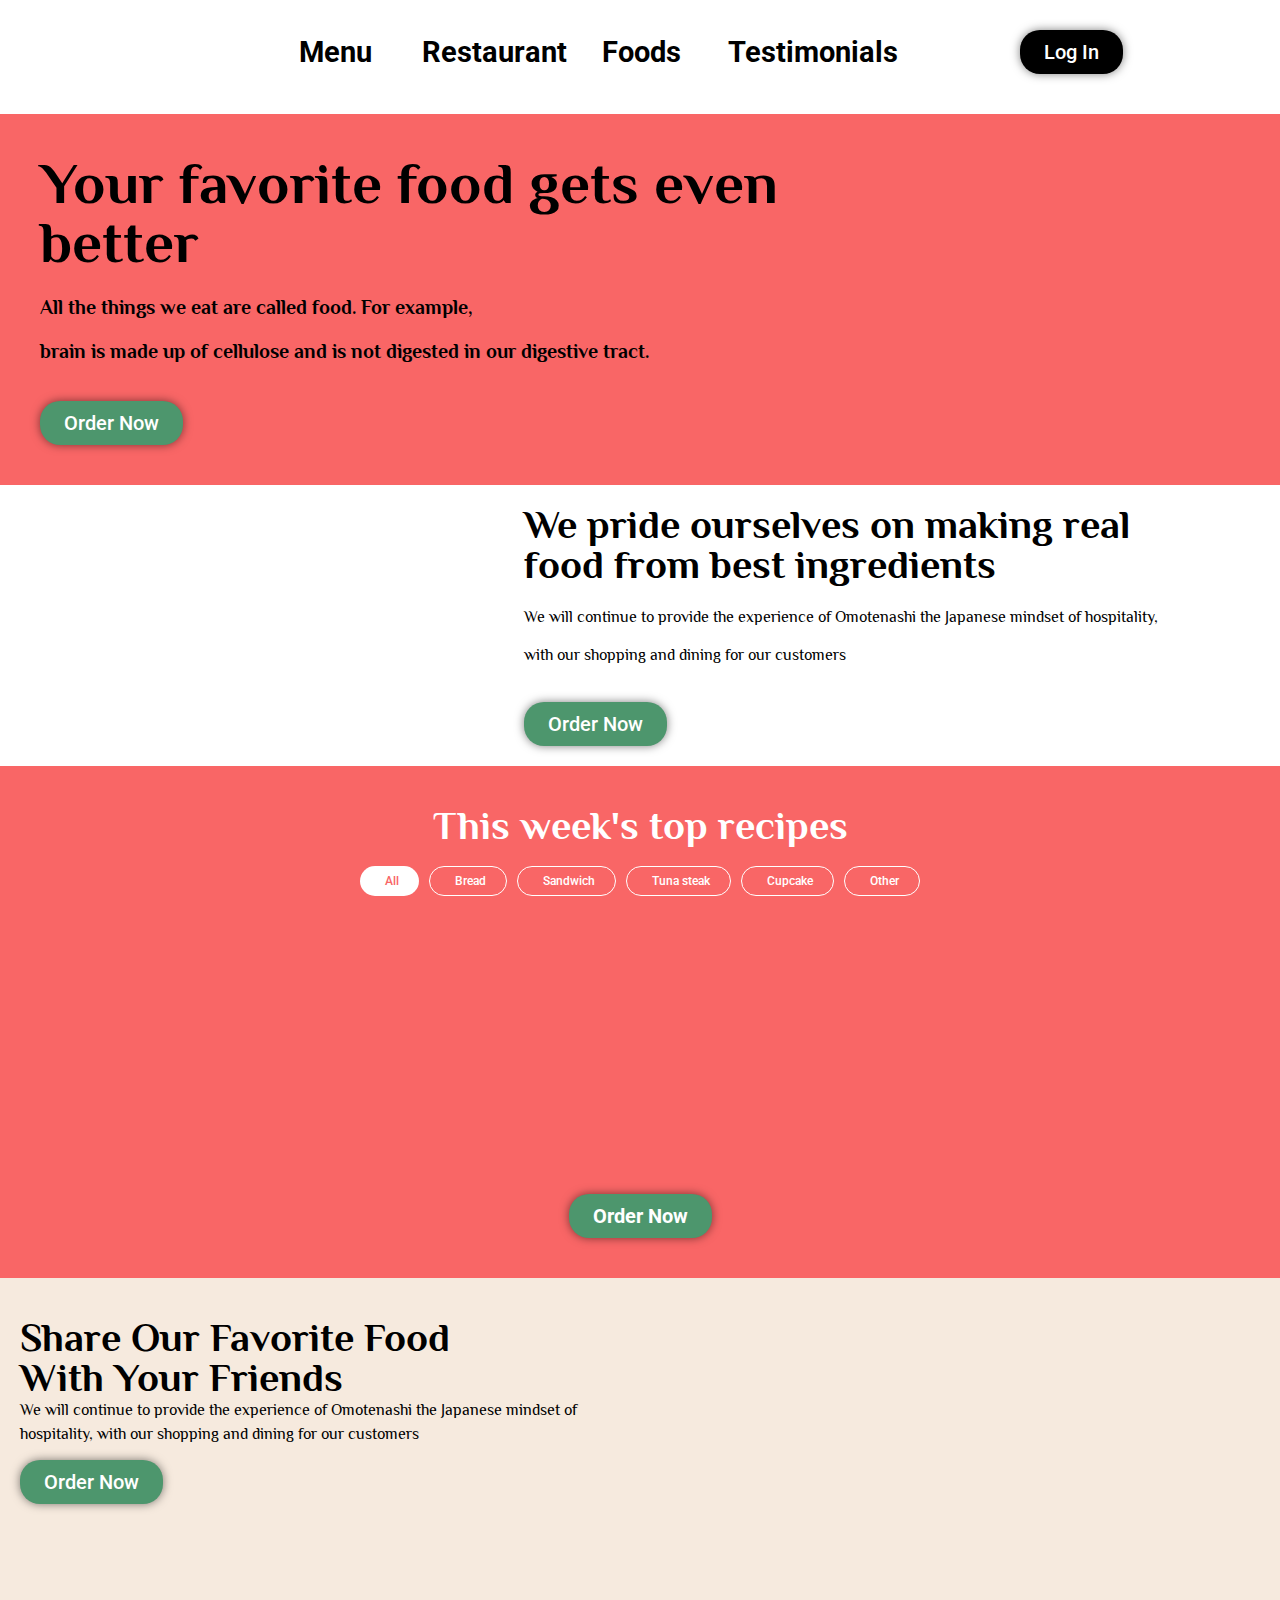
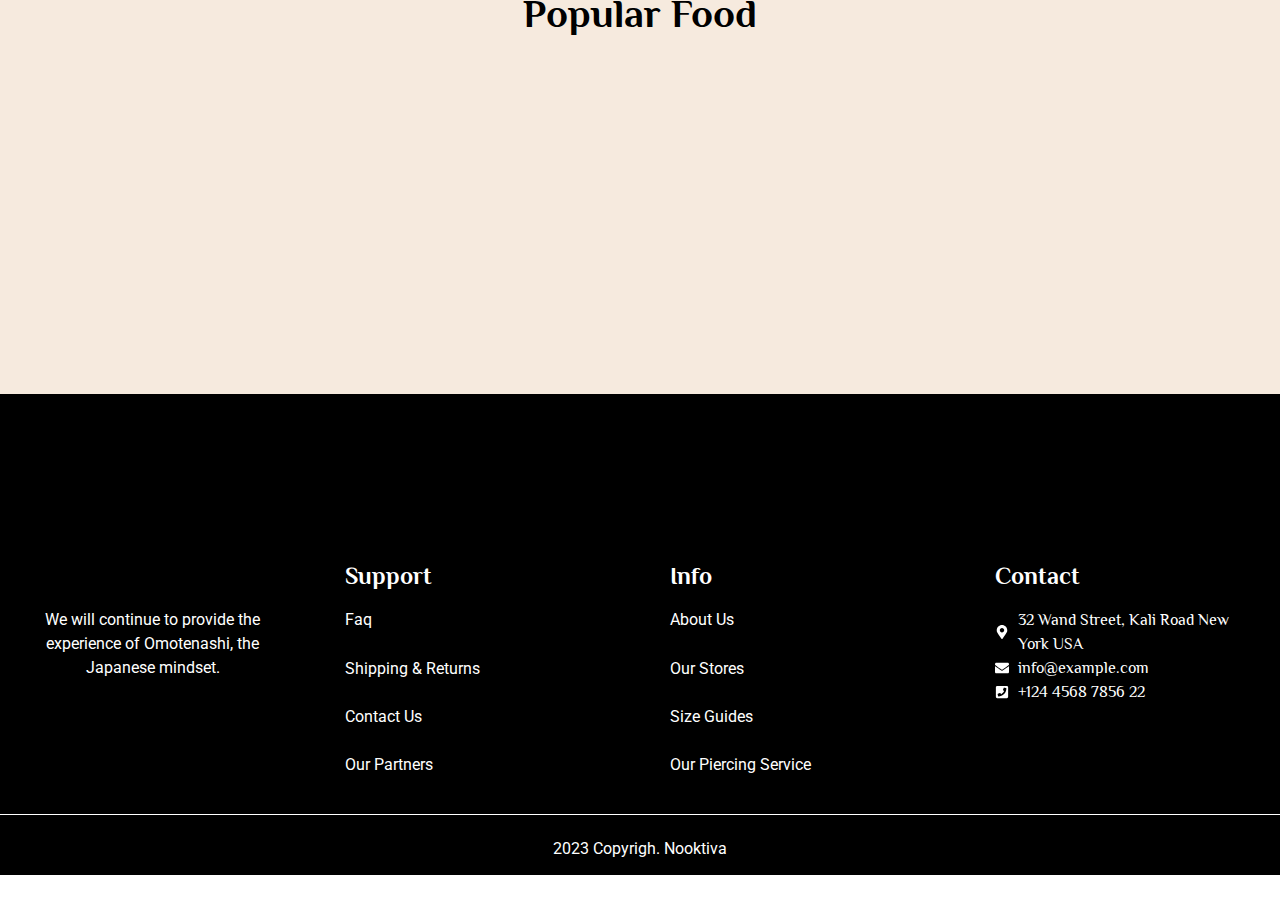
==== commit 04ac19b7: "add all" ====
--- a/index.html
+++ b/index.html
@@ -40,7 +40,7 @@
 <link rel="stylesheet" id="elementor-lazyload-css" href="/wp-content/plugins/elementor/assets/css/modules/lazyload/frontend.min.css?ver=3.16.4" media="all">
 <link rel="stylesheet" id="swiper-css" href="/wp-content/plugins/elementor/assets/lib/swiper/v8/css/swiper.min.css?ver=8.4.5" media="all">
 <link rel="stylesheet" id="elementor-global-css" href="/wp-content/uploads/elementor/css/global.css?ver=1695910389" media="all">
-<link rel="stylesheet" id="elementor-post-7-css" href="/wp-content/uploads/elementor/css/post-7.css?ver=1695970360" media="all">
+<link rel="stylesheet" id="elementor-post-7-css" href="/wp-content/uploads/elementor/css/post-7.css?ver=1695972945" media="all">
 <link rel="stylesheet" id="google-fonts-1-css" href="https://fonts.googleapis.com/css?family=Philosopher%3A100%2C100italic%2C200%2C200italic%2C300%2C300italic%2C400%2C400italic%2C500%2C500italic%2C600%2C600italic%2C700%2C700italic%2C800%2C800italic%2C900%2C900italic%7CRoboto%3A100%2C100italic%2C200%2C200italic%2C300%2C300italic%2C400%2C400italic%2C500%2C500italic%2C600%2C600italic%2C700%2C700italic%2C800%2C800italic%2C900%2C900italic&#038;display=swap&#038;ver=6.3.1" media="all">
 <link rel="preconnect" href="https://fonts.gstatic.com/" crossorigin>
 <script src="/wp-includes/js/jquery/jquery.min.js?ver=3.7.0" id="jquery-core-js"></script>
@@ -72,7 +72,7 @@
 				<div class="elementor-element elementor-element-364c715 elementor-widget__width-initial elementor-widget elementor-widget-image" data-id="364c715" data-element_type="widget" data-widget_type="image.default">
 				<div class="elementor-widget-container">
 			<style>/*! elementor - v3.16.0 - 20-09-2023 */
-.elementor-widget-image{text-align:center}.elementor-widget-image a{display:inline-block}.elementor-widget-image a img[src$=".svg"]{width:48px}.elementor-widget-image img{vertical-align:middle;display:inline-block}</style>												<img decoding="async" src="https://cdn.discordapp.com/attachments/1156873375738765383/1156951299770810388/image-removebg-preview_6.png?ex=6516d65c&amp;is=651584dc&amp;hm=98832fabcf2b4fe76fc3b99bf550af93fe3aa8882acd1a159ec5f94b784bc87a&amp;" title="" alt="" loading="lazy">															</div>
+.elementor-widget-image{text-align:center}.elementor-widget-image a{display:inline-block}.elementor-widget-image a img[src$=".svg"]{width:48px}.elementor-widget-image img{vertical-align:middle;display:inline-block}</style>												<img decoding="async" src="https://cdn.discordapp.com/attachments/1156873375738765383/1157214328307601448/the-burger-shack-removebg-preview.png?ex=6517cb53&amp;is=651679d3&amp;hm=5ffabe38810f5ebfeeb634665a75ccd07f6a0b61d5acd4f8835f804e8be0be19&amp;" title="" alt="" loading="lazy">															</div>
 				</div>
 				</div>
 		<div class="elementor-element elementor-element-d0512c6 e-con-full elementor-hidden-tablet elementor-hidden-mobile e-flex e-con e-child" data-id="d0512c6" data-element_type="container" data-settings="{&quot;content_width&quot;:&quot;full&quot;,&quot;container_type&quot;:&quot;flex&quot;}">
@@ -130,7 +130,7 @@
 .elementor-widget-text-editor.elementor-drop-cap-view-stacked .elementor-drop-cap{background-color:#69727d;color:#fff}.elementor-widget-text-editor.elementor-drop-cap-view-framed .elementor-drop-cap{color:#69727d;border:3px solid;background-color:transparent}.elementor-widget-text-editor:not(.elementor-drop-cap-view-default) .elementor-drop-cap{margin-top:8px}.elementor-widget-text-editor:not(.elementor-drop-cap-view-default) .elementor-drop-cap-letter{width:1em;height:1em}.elementor-widget-text-editor .elementor-drop-cap{float:left;text-align:center;line-height:1;font-size:50px}.elementor-widget-text-editor .elementor-drop-cap-letter{display:inline-block}</style>				<p>All the things we eat are called food. For example,</p>
 <p>brain is made up of cellulose and is not digested in our digestive tract.</p>						</div>
 				</div>
-				<div class="elementor-element elementor-element-768b293 elementor-mobile-align-center elementor-widget elementor-widget-button" data-id="768b293" data-element_type="widget" data-widget_type="button.default">
+				<div class="elementor-element elementor-element-768b293 elementor-mobile-align-center elementor-tablet-align-center elementor-widget elementor-widget-button" data-id="768b293" data-element_type="widget" data-widget_type="button.default">
 				<div class="elementor-widget-container">
 					<div class="elementor-button-wrapper">
 			<a class="elementor-button elementor-button-link elementor-size-sm" href="#">
@@ -149,7 +149,7 @@
 					<div class="e-con-inner">
 				<div class="elementor-element elementor-element-0b6ac3c elementor-widget__width-initial elementor-widget-mobile__width-initial elementor-hidden-desktop elementor-hidden-tablet elementor-widget elementor-widget-heading" data-id="0b6ac3c" data-element_type="widget" data-widget_type="heading.default">
 				<div class="elementor-widget-container">
-			<h1 class="elementor-heading-title elementor-size-large">Your favorite food gets even better</h1>		</div>
+			<h1 class="elementor-heading-title elementor-size-xl">Your favorite food gets even better</h1>		</div>
 				</div>
 				<div class="elementor-element elementor-element-67b569e elementor-widget elementor-widget-image" data-id="67b569e" data-element_type="widget" data-widget_type="image.default">
 				<div class="elementor-widget-container">
@@ -571,7 +571,7 @@
 				<div class="elementor-widget-container">
 							<p>We will continue to provide the experience of Omotenashi the Japanese mindset of hospitality, with our shopping and dining for our customers</p>						</div>
 				</div>
-				<div class="elementor-element elementor-element-77c9f79 elementor-mobile-align-center elementor-widget elementor-widget-button" data-id="77c9f79" data-element_type="widget" data-widget_type="button.default">
+				<div class="elementor-element elementor-element-77c9f79 elementor-mobile-align-center elementor-tablet-align-center elementor-widget elementor-widget-button" data-id="77c9f79" data-element_type="widget" data-widget_type="button.default">
 				<div class="elementor-widget-container">
 					<div class="elementor-button-wrapper">
 			<a class="elementor-button elementor-button-link elementor-size-sm" href="#">
@@ -716,8 +716,7 @@
 							<p>Input your email address and complete your subscription</p>
 <p>to get our special offer.</p>						</div>
 				</div>
-		<div class="elementor-element elementor-element-9a22774 e-flex e-con-boxed e-con e-child" data-id="9a22774" data-element_type="container" data-settings="{&quot;container_type&quot;:&quot;flex&quot;,&quot;content_width&quot;:&quot;boxed&quot;}">
-					<div class="e-con-inner">
+		<div class="elementor-element elementor-element-9a22774 e-con-full e-flex e-con e-child" data-id="9a22774" data-element_type="container" data-settings="{&quot;content_width&quot;:&quot;full&quot;,&quot;container_type&quot;:&quot;flex&quot;}">
 		<div class="elementor-element elementor-element-98c0369 e-flex e-con-boxed e-con e-child" data-id="98c0369" data-element_type="container" data-settings="{&quot;container_type&quot;:&quot;flex&quot;,&quot;content_width&quot;:&quot;boxed&quot;}">
 					<div class="e-con-inner">
 				<div class="elementor-element elementor-element-f078110 elementor-widget__width-initial elementor-widget-mobile__width-inherit elementor-widget elementor-widget-text-editor" data-id="f078110" data-element_type="widget" data-widget_type="text-editor.default">
@@ -737,7 +736,6 @@
 				</div>
 					</div>
 				</div>
-					</div>
 				</div>
 					</div>
 				</div>
@@ -749,7 +747,7 @@
 					<div class="e-con-inner">
 				<div class="elementor-element elementor-element-72fcc98 elementor-widget__width-initial elementor-widget elementor-widget-image" data-id="72fcc98" data-element_type="widget" data-widget_type="image.default">
 				<div class="elementor-widget-container">
-															<img decoding="async" src="https://cdn.discordapp.com/attachments/1156873375738765383/1156951299770810388/image-removebg-preview_6.png?ex=6516d65c&amp;is=651584dc&amp;hm=98832fabcf2b4fe76fc3b99bf550af93fe3aa8882acd1a159ec5f94b784bc87a&amp;" title="" alt="" loading="lazy">															</div>
+															<img decoding="async" src="https://cdn.discordapp.com/attachments/1156873375738765383/1157214328307601448/the-burger-shack-removebg-preview.png?ex=6517cb53&amp;is=651679d3&amp;hm=5ffabe38810f5ebfeeb634665a75ccd07f6a0b61d5acd4f8835f804e8be0be19&amp;" title="" alt="" loading="lazy">															</div>
 				</div>
 				<div class="elementor-element elementor-element-434ff04 elementor-widget-mobile__width-inherit elementor-widget elementor-widget-text-editor" data-id="434ff04" data-element_type="widget" data-widget_type="text-editor.default">
 				<div class="elementor-widget-container">
--- a/wp-content/uploads/elementor/css/post-7.css
+++ b/wp-content/uploads/elementor/css/post-7.css
@@ -1 +1 @@
-.elementor-7 .elementor-element.elementor-element-e0267dc{--display:flex;--flex-direction:row;--container-widget-width:initial;--container-widget-height:100%;--container-widget-flex-grow:1;--container-widget-align-self:stretch;--background-transition:0.3s;--margin-block-start:-30px;--margin-block-end:0px;--margin-inline-start:0px;--margin-inline-end:0px;--padding-block-start:20px;--padding-block-end:0px;--padding-inline-start:0px;--padding-inline-end:0px;}.elementor-7 .elementor-element.elementor-element-e0267dc:not(.elementor-motion-effects-element-type-background), .elementor-7 .elementor-element.elementor-element-e0267dc > .elementor-motion-effects-container > .elementor-motion-effects-layer{background-image:var(--e-bg-lazyload-loaded);--e-bg-lazyload:url("https://cdn.discordapp.com/attachments/1156873375738765383/1156913222532747284/wave-haikei.png?ex=6516b2e6&is=65156166&hm=6b9f72c7c41896fd5722a071f8cbab25f829d5e666e4e3e4afc4d0ab41959fa7&");background-position:center center;background-repeat:no-repeat;background-size:cover;}.elementor-7 .elementor-element.elementor-element-e0267dc, .elementor-7 .elementor-element.elementor-element-e0267dc::before{--border-transition:0.3s;}.elementor-7 .elementor-element.elementor-element-9d315f7{--display:flex;--background-transition:0.3s;--margin-block-start:0px;--margin-block-end:0px;--margin-inline-start:0px;--margin-inline-end:0px;--padding-block-start:0px;--padding-block-end:0px;--padding-inline-start:0px;--padding-inline-end:0px;}.elementor-7 .elementor-element.elementor-element-9d315f7.e-con{--flex-grow:0;--flex-shrink:0;}.elementor-7 .elementor-element.elementor-element-364c715{text-align:left;width:var( --container-widget-width, 50% );max-width:50%;--container-widget-width:50%;--container-widget-flex-grow:0;}.elementor-7 .elementor-element.elementor-element-364c715 img{width:100%;}.elementor-7 .elementor-element.elementor-element-364c715.elementor-element{--align-self:flex-start;}.elementor-7 .elementor-element.elementor-element-d0512c6{--display:flex;--justify-content:space-around;--background-transition:0.3s;--margin-block-start:0px;--margin-block-end:0px;--margin-inline-start:0px;--margin-inline-end:0px;--padding-block-start:0px;--padding-block-end:0px;--padding-inline-start:20px;--padding-inline-end:20px;}.elementor-7 .elementor-element.elementor-element-d0512c6.e-con{--flex-grow:0;--flex-shrink:0;}.elementor-7 .elementor-element.elementor-element-62c7892{--display:grid;--e-con-grid-template-columns:repeat(4, 1fr);--e-con-grid-template-rows:repeat(1, 1fr);--grid-auto-flow:row;--background-transition:0.3s;--margin-block-start:0px;--margin-block-end:0px;--margin-inline-start:0px;--margin-inline-end:0px;--padding-block-start:0px;--padding-block-end:0px;--padding-inline-start:0px;--padding-inline-end:0px;}.elementor-7 .elementor-element.elementor-element-0d1231a{text-align:center;}.elementor-7 .elementor-element.elementor-element-0d1231a .elementor-heading-title{color:#000000;font-family:"Roboto";font-weight:700;}.elementor-7 .elementor-element.elementor-element-0d1231a.elementor-element{--align-self:flex-end;}.elementor-7 .elementor-element.elementor-element-f99dca5{text-align:center;}.elementor-7 .elementor-element.elementor-element-f99dca5 .elementor-heading-title{color:var( --e-global-color-text );font-family:"Roboto";font-weight:700;}.elementor-7 .elementor-element.elementor-element-f99dca5.elementor-element{--align-self:flex-end;}.elementor-7 .elementor-element.elementor-element-020ce1d{text-align:center;}.elementor-7 .elementor-element.elementor-element-020ce1d .elementor-heading-title{color:var( --e-global-color-text );font-family:"Roboto";font-weight:700;}.elementor-7 .elementor-element.elementor-element-020ce1d.elementor-element{--align-self:flex-end;}.elementor-7 .elementor-element.elementor-element-20a263d{text-align:center;}.elementor-7 .elementor-element.elementor-element-20a263d .elementor-heading-title{color:var( --e-global-color-text );font-family:"Roboto";font-weight:700;}.elementor-7 .elementor-element.elementor-element-20a263d.elementor-element{--align-self:flex-end;}.elementor-7 .elementor-element.elementor-element-2199c2d{--display:flex;--justify-content:center;--background-transition:0.3s;--margin-block-start:0px;--margin-block-end:0px;--margin-inline-start:0px;--margin-inline-end:0px;}.elementor-7 .elementor-element.elementor-element-2199c2d.e-con{--flex-grow:0;--flex-shrink:0;}.elementor-7 .elementor-element.elementor-element-6b1258b .elementor-button{fill:var( --e-global-color-247eef3 );color:var( --e-global-color-247eef3 );background-color:var( --e-global-color-text );}.elementor-7 .elementor-element.elementor-element-6b1258b .elementor-button:hover, .elementor-7 .elementor-element.elementor-element-6b1258b .elementor-button:focus{color:var( --e-global-color-247eef3 );background-color:var( --e-global-color-primary );border-color:var( --e-global-color-accent );}.elementor-7 .elementor-element.elementor-element-6b1258b .elementor-button:hover svg, .elementor-7 .elementor-element.elementor-element-6b1258b .elementor-button:focus svg{fill:var( --e-global-color-247eef3 );}.elementor-7 .elementor-element.elementor-element-cd5541b{--display:flex;--flex-direction:row;--container-widget-width:calc( ( 1 - var( --container-widget-flex-grow ) ) * 100% );--container-widget-height:100%;--container-widget-flex-grow:1;--container-widget-align-self:stretch;--align-items:center;--background-transition:0.3s;--margin-block-start:0px;--margin-block-end:0px;--margin-inline-start:0px;--margin-inline-end:0px;--padding-block-start:0px;--padding-block-end:0px;--padding-inline-start:0px;--padding-inline-end:0px;}.elementor-7 .elementor-element.elementor-element-cd5541b:not(.elementor-motion-effects-element-type-background), .elementor-7 .elementor-element.elementor-element-cd5541b > .elementor-motion-effects-container > .elementor-motion-effects-layer{background-color:#F96666;background-image:var(--e-bg-lazyload-loaded);--e-bg-lazyload:url("https://cdn.discordapp.com/attachments/1156873375738765383/1156913222532747284/wave-haikei.png?ex=6516b2e6&is=65156166&hm=6b9f72c7c41896fd5722a071f8cbab25f829d5e666e4e3e4afc4d0ab41959fa7&");background-position:center center;background-repeat:no-repeat;background-size:cover;}.elementor-7 .elementor-element.elementor-element-cd5541b, .elementor-7 .elementor-element.elementor-element-cd5541b::before{--border-transition:0.3s;}.elementor-7 .elementor-element.elementor-element-cd5541b.e-con{--align-self:stretch;--flex-grow:0;--flex-shrink:0;}.elementor-7 .elementor-element.elementor-element-b814830{--display:flex;--justify-content:center;--align-items:flex-start;--container-widget-width:calc( ( 1 - var( --container-widget-flex-grow ) ) * 100% );--background-transition:0.3s;--margin-block-start:0px;--margin-block-end:0px;--margin-inline-start:0px;--margin-inline-end:0px;--padding-block-start:0px;--padding-block-end:0px;--padding-inline-start:0px;--padding-inline-end:0px;}.elementor-7 .elementor-element.elementor-element-b814830.e-con{--align-self:stretch;--flex-grow:0;--flex-shrink:0;}.elementor-7 .elementor-element.elementor-element-c499a36{--display:flex;--background-transition:0.3s;}.elementor-7 .elementor-element.elementor-element-ca4d216{--display:flex;--background-transition:0.3s;}.elementor-7 .elementor-element.elementor-element-ca4d216, .elementor-7 .elementor-element.elementor-element-ca4d216::before{--border-transition:0.3s;}.elementor-7 .elementor-element.elementor-element-ca4d216.e-con{--flex-grow:0;--flex-shrink:0;}.elementor-7 .elementor-element.elementor-element-78f050e .elementor-heading-title{color:var( --e-global-color-text );font-family:"Philosopher";font-weight:700;}.elementor-7 .elementor-element.elementor-element-78f050e{width:var( --container-widget-width, 100% );max-width:100%;--container-widget-width:100%;--container-widget-flex-grow:0;}.elementor-7 .elementor-element.elementor-element-78f050e.elementor-element{--flex-grow:0;--flex-shrink:0;}.elementor-7 .elementor-element.elementor-element-96d6b84{font-family:"Philosopher";font-size:20px;font-weight:600;}.elementor-7 .elementor-element.elementor-element-96d6b84 > .elementor-widget-container{padding:0px 50px 0px 0px;}.elementor-7 .elementor-element.elementor-element-768b293 .elementor-button{fill:var( --e-global-color-247eef3 );color:var( --e-global-color-247eef3 );background-color:var( --e-global-color-primary );}.elementor-7 .elementor-element.elementor-element-768b293 .elementor-button:hover, .elementor-7 .elementor-element.elementor-element-768b293 .elementor-button:focus{background-color:var( --e-global-color-secondary );}.elementor-7 .elementor-element.elementor-element-98a7b0f{--display:flex;--background-transition:0.3s;--margin-block-start:0px;--margin-block-end:0px;--margin-inline-start:0px;--margin-inline-end:0px;--padding-block-start:0px;--padding-block-end:0px;--padding-inline-start:0px;--padding-inline-end:0px;}.elementor-7 .elementor-element.elementor-element-98a7b0f, .elementor-7 .elementor-element.elementor-element-98a7b0f::before{--border-transition:0.3s;}.elementor-7 .elementor-element.elementor-element-0b6ac3c .elementor-heading-title{color:var( --e-global-color-text );}.elementor-7 .elementor-element.elementor-element-0b6ac3c{width:var( --container-widget-width, 105.819% );max-width:105.819%;--container-widget-width:105.819%;--container-widget-flex-grow:0;}.elementor-7 .elementor-element.elementor-element-0b6ac3c.elementor-element{--flex-grow:0;--flex-shrink:0;}.elementor-7 .elementor-element.elementor-element-67b569e{text-align:left;}.elementor-7 .elementor-element.elementor-element-67b569e > .elementor-widget-container{margin:0px 060px 0px -150px;padding:0px 0px 0px 0px;}.elementor-7 .elementor-element.elementor-element-205b0ba{--display:flex;--flex-direction:row;--container-widget-width:initial;--container-widget-height:100%;--container-widget-flex-grow:1;--container-widget-align-self:stretch;--background-transition:0.3s;}.elementor-7 .elementor-element.elementor-element-d9ba59c{text-align:center;width:var( --container-widget-width, 39.014% );max-width:39.014%;--container-widget-width:39.014%;--container-widget-flex-grow:0;}.elementor-7 .elementor-element.elementor-element-d9ba59c > .elementor-widget-container{margin:0px 0px 0px 0px;padding:0px 0px 0px 0px;}.elementor-7 .elementor-element.elementor-element-d9ba59c.elementor-element{--flex-grow:0;--flex-shrink:0;}.elementor-7 .elementor-element.elementor-element-027703f{--display:flex;--justify-content:center;--gap:0px 0px;--background-transition:0.3s;--margin-block-start:0px;--margin-block-end:0px;--margin-inline-start:0px;--margin-inline-end:0px;--padding-block-start:0px;--padding-block-end:0px;--padding-inline-start:0px;--padding-inline-end:0px;}.elementor-7 .elementor-element.elementor-element-027703f.e-con{--align-self:stretch;}.elementor-7 .elementor-element.elementor-element-1a8d250 .elementor-heading-title{color:var( --e-global-color-text );}.elementor-7 .elementor-element.elementor-element-c4aa322 > .elementor-widget-container{margin:0px 0px 0px 0px;padding:20px 0px 20px 0px;}.elementor-7 .elementor-element.elementor-element-c255b34 .elementor-button{fill:var( --e-global-color-247eef3 );color:var( --e-global-color-247eef3 );background-color:var( --e-global-color-primary );}.elementor-7 .elementor-element.elementor-element-c255b34 .elementor-button:hover, .elementor-7 .elementor-element.elementor-element-c255b34 .elementor-button:focus{background-color:var( --e-global-color-secondary );}.elementor-7 .elementor-element.elementor-element-38b3fd5{--display:flex;--flex-direction:column;--container-widget-width:100%;--container-widget-height:initial;--container-widget-flex-grow:0;--container-widget-align-self:initial;--background-transition:0.3s;--padding-block-start:40px;--padding-block-end:40px;--padding-inline-start:0px;--padding-inline-end:0px;}.elementor-7 .elementor-element.elementor-element-38b3fd5:not(.elementor-motion-effects-element-type-background), .elementor-7 .elementor-element.elementor-element-38b3fd5 > .elementor-motion-effects-container > .elementor-motion-effects-layer{background-color:var( --e-global-color-secondary );}.elementor-7 .elementor-element.elementor-element-38b3fd5, .elementor-7 .elementor-element.elementor-element-38b3fd5::before{--border-transition:0.3s;}.elementor-7 .elementor-element.elementor-element-4cb2d34{text-align:center;}.elementor-7 .elementor-element.elementor-element-4cb2d34 .elementor-heading-title{color:var( --e-global-color-247eef3 );}.elementor-7 .elementor-element.elementor-element-cac79d0{--display:flex;--justify-content:center;--gap:20px 20px;--background-transition:0.3s;--margin-block-start:0px;--margin-block-end:0px;--margin-inline-start:0px;--margin-inline-end:0px;--padding-block-start:0px;--padding-block-end:0px;--padding-inline-start:0px;--padding-inline-end:0px;}.elementor-7 .elementor-element.elementor-element-6775b95{--display:flex;--flex-direction:row;--container-widget-width:calc( ( 1 - var( --container-widget-flex-grow ) ) * 100% );--container-widget-height:100%;--container-widget-flex-grow:1;--container-widget-align-self:stretch;--justify-content:center;--align-items:flex-end;--gap:50px 50px;--background-transition:0.3s;--margin-block-start:0px;--margin-block-end:0px;--margin-inline-start:0px;--margin-inline-end:0px;--padding-block-start:40px;--padding-block-end:40px;--padding-inline-start:40px;--padding-inline-end:40px;}.elementor-7 .elementor-element.elementor-element-51ab318{--display:flex;--gap:0px 0px;--background-transition:0.3s;--overlay-opacity:0.2;border-style:solid;--border-style:solid;border-color:var( --e-global-color-247eef3 );--border-color:var( --e-global-color-247eef3 );--border-radius:999999999px 999999999px 999999999px 999999999px;--margin-block-start:0px;--margin-block-end:0px;--margin-inline-start:0px;--margin-inline-end:0px;--padding-block-start:10px;--padding-block-end:10px;--padding-inline-start:10px;--padding-inline-end:10px;}.elementor-7 .elementor-element.elementor-element-51ab318::before, .elementor-7 .elementor-element.elementor-element-51ab318 > .elementor-background-video-container::before, .elementor-7 .elementor-element.elementor-element-51ab318 > .e-con-inner > .elementor-background-video-container::before, .elementor-7 .elementor-element.elementor-element-51ab318 > .elementor-background-slideshow::before, .elementor-7 .elementor-element.elementor-element-51ab318 > .e-con-inner > .elementor-background-slideshow::before, .elementor-7 .elementor-element.elementor-element-51ab318 > .elementor-motion-effects-container > .elementor-motion-effects-layer::before{--background-overlay:'';background-color:var( --e-global-color-247eef3 );}.elementor-7 .elementor-element.elementor-element-51ab318, .elementor-7 .elementor-element.elementor-element-51ab318::before{--border-transition:0.3s;}.elementor-7 .elementor-element.elementor-element-51ab318.e-con{--flex-grow:0;--flex-shrink:0;}.elementor-7 .elementor-element.elementor-element-fc15bf9 > .elementor-widget-container{margin:0px 0px 0px 0px;padding:0px 0px 0px 0px;}.elementor-7 .elementor-element.elementor-element-fc15bf9{width:var( --container-widget-width, 100% );max-width:100%;--container-widget-width:100%;--container-widget-flex-grow:0;}.elementor-7 .elementor-element.elementor-element-fc15bf9.elementor-element{--align-self:center;}.elementor-7 .elementor-element.elementor-element-9dc08e6{text-align:center;}.elementor-7 .elementor-element.elementor-element-9dc08e6 .elementor-heading-title{color:var( --e-global-color-247eef3 );}.elementor-7 .elementor-element.elementor-element-9dc08e6 > .elementor-widget-container{padding:10px 10px 10px 10px;}.elementor-7 .elementor-element.elementor-element-5d50647{text-align:center;}.elementor-7 .elementor-element.elementor-element-5d50647 .elementor-heading-title{color:var( --e-global-color-247eef3 );font-family:"Roboto";font-weight:700;}.elementor-7 .elementor-element.elementor-element-91ec24a{--display:flex;--justify-content:center;--gap:30px 30px;--background-transition:0.3s;border-style:solid;--border-style:solid;border-color:var( --e-global-color-247eef3 );--border-color:var( --e-global-color-247eef3 );--border-radius:20px 20px 20px 20px;--margin-block-start:0px;--margin-block-end:0px;--margin-inline-start:0px;--margin-inline-end:0px;--padding-block-start:20px;--padding-block-end:10px;--padding-inline-start:10px;--padding-inline-end:10px;}.elementor-7 .elementor-element.elementor-element-91ec24a:not(.elementor-motion-effects-element-type-background), .elementor-7 .elementor-element.elementor-element-91ec24a > .elementor-motion-effects-container > .elementor-motion-effects-layer{background-color:var( --e-global-color-247eef3 );}.elementor-7 .elementor-element.elementor-element-91ec24a, .elementor-7 .elementor-element.elementor-element-91ec24a::before{--border-transition:0.3s;}.elementor-7 .elementor-element.elementor-element-91ec24a.e-con{--flex-grow:0;--flex-shrink:0;}.elementor-7 .elementor-element.elementor-element-37e0c1f > .elementor-widget-container{margin:0px 0px 0px 0px;padding:0px 0px 0px 0px;}.elementor-7 .elementor-element.elementor-element-37e0c1f{width:var( --container-widget-width, 100% );max-width:100%;--container-widget-width:100%;--container-widget-flex-grow:0;}.elementor-7 .elementor-element.elementor-element-37e0c1f.elementor-element{--align-self:center;}.elementor-7 .elementor-element.elementor-element-b379702{text-align:center;}.elementor-7 .elementor-element.elementor-element-b379702 .elementor-heading-title{color:var( --e-global-color-text );}.elementor-7 .elementor-element.elementor-element-47a0938{text-align:center;}.elementor-7 .elementor-element.elementor-element-47a0938 .elementor-heading-title{color:var( --e-global-color-text );font-family:"Roboto";font-weight:700;}.elementor-7 .elementor-element.elementor-element-3457d98{--display:flex;--gap:0px 0px;--background-transition:0.3s;--overlay-opacity:0.2;border-style:solid;--border-style:solid;border-color:var( --e-global-color-247eef3 );--border-color:var( --e-global-color-247eef3 );--border-radius:999999999px 999999999px 999999999px 999999999px;--margin-block-start:0px;--margin-block-end:0px;--margin-inline-start:0px;--margin-inline-end:0px;--padding-block-start:10px;--padding-block-end:10px;--padding-inline-start:10px;--padding-inline-end:10px;}.elementor-7 .elementor-element.elementor-element-3457d98::before, .elementor-7 .elementor-element.elementor-element-3457d98 > .elementor-background-video-container::before, .elementor-7 .elementor-element.elementor-element-3457d98 > .e-con-inner > .elementor-background-video-container::before, .elementor-7 .elementor-element.elementor-element-3457d98 > .elementor-background-slideshow::before, .elementor-7 .elementor-element.elementor-element-3457d98 > .e-con-inner > .elementor-background-slideshow::before, .elementor-7 .elementor-element.elementor-element-3457d98 > .elementor-motion-effects-container > .elementor-motion-effects-layer::before{--background-overlay:'';background-color:var( --e-global-color-247eef3 );}.elementor-7 .elementor-element.elementor-element-3457d98, .elementor-7 .elementor-element.elementor-element-3457d98::before{--border-transition:0.3s;}.elementor-7 .elementor-element.elementor-element-3457d98.e-con{--flex-grow:0;--flex-shrink:0;}.elementor-7 .elementor-element.elementor-element-1e1d54d > .elementor-widget-container{margin:0px 0px 0px 0px;padding:0px 0px 0px 0px;}.elementor-7 .elementor-element.elementor-element-1e1d54d{width:var( --container-widget-width, 100% );max-width:100%;--container-widget-width:100%;--container-widget-flex-grow:0;}.elementor-7 .elementor-element.elementor-element-1e1d54d.elementor-element{--align-self:center;}.elementor-7 .elementor-element.elementor-element-e6d94b9{text-align:center;}.elementor-7 .elementor-element.elementor-element-e6d94b9 .elementor-heading-title{color:var( --e-global-color-247eef3 );}.elementor-7 .elementor-element.elementor-element-e6d94b9 > .elementor-widget-container{padding:10px 10px 10px 10px;}.elementor-7 .elementor-element.elementor-element-86f3f8f{text-align:center;}.elementor-7 .elementor-element.elementor-element-86f3f8f .elementor-heading-title{color:var( --e-global-color-247eef3 );font-family:"Roboto";font-weight:700;}.elementor-7 .elementor-element.elementor-element-80a676c{--display:flex;--flex-direction:row;--container-widget-width:calc( ( 1 - var( --container-widget-flex-grow ) ) * 100% );--container-widget-height:100%;--container-widget-flex-grow:1;--container-widget-align-self:stretch;--justify-content:center;--align-items:flex-end;--gap:50px 50px;--background-transition:0.3s;--margin-block-start:0px;--margin-block-end:0px;--margin-inline-start:0px;--margin-inline-end:0px;--padding-block-start:40px;--padding-block-end:40px;--padding-inline-start:40px;--padding-inline-end:40px;}.elementor-7 .elementor-element.elementor-element-3f5a1db{--display:flex;--flex-direction:row;--container-widget-width:calc( ( 1 - var( --container-widget-flex-grow ) ) * 100% );--container-widget-height:100%;--container-widget-flex-grow:1;--container-widget-align-self:stretch;--justify-content:center;--align-items:flex-end;--gap:50px 50px;--background-transition:0.3s;--margin-block-start:0px;--margin-block-end:0px;--margin-inline-start:0px;--margin-inline-end:0px;--padding-block-start:40px;--padding-block-end:40px;--padding-inline-start:40px;--padding-inline-end:40px;}.elementor-7 .elementor-element.elementor-element-4acb748{--display:flex;--gap:0px 0px;--background-transition:0.3s;--overlay-opacity:0.2;border-style:solid;--border-style:solid;border-color:var( --e-global-color-247eef3 );--border-color:var( --e-global-color-247eef3 );--border-radius:999999999px 999999999px 999999999px 999999999px;--margin-block-start:0px;--margin-block-end:0px;--margin-inline-start:0px;--margin-inline-end:0px;--padding-block-start:10px;--padding-block-end:10px;--padding-inline-start:10px;--padding-inline-end:10px;}.elementor-7 .elementor-element.elementor-element-4acb748::before, .elementor-7 .elementor-element.elementor-element-4acb748 > .elementor-background-video-container::before, .elementor-7 .elementor-element.elementor-element-4acb748 > .e-con-inner > .elementor-background-video-container::before, .elementor-7 .elementor-element.elementor-element-4acb748 > .elementor-background-slideshow::before, .elementor-7 .elementor-element.elementor-element-4acb748 > .e-con-inner > .elementor-background-slideshow::before, .elementor-7 .elementor-element.elementor-element-4acb748 > .elementor-motion-effects-container > .elementor-motion-effects-layer::before{--background-overlay:'';background-color:var( --e-global-color-247eef3 );}.elementor-7 .elementor-element.elementor-element-4acb748, .elementor-7 .elementor-element.elementor-element-4acb748::before{--border-transition:0.3s;}.elementor-7 .elementor-element.elementor-element-4acb748.e-con{--flex-grow:0;--flex-shrink:0;}.elementor-7 .elementor-element.elementor-element-b49b4d8 > .elementor-widget-container{margin:0px 0px 0px 0px;padding:0px 0px 0px 0px;}.elementor-7 .elementor-element.elementor-element-b49b4d8{width:var( --container-widget-width, 100% );max-width:100%;--container-widget-width:100%;--container-widget-flex-grow:0;}.elementor-7 .elementor-element.elementor-element-b49b4d8.elementor-element{--align-self:center;}.elementor-7 .elementor-element.elementor-element-e88c3a2{text-align:center;}.elementor-7 .elementor-element.elementor-element-e88c3a2 .elementor-heading-title{color:var( --e-global-color-247eef3 );}.elementor-7 .elementor-element.elementor-element-e88c3a2 > .elementor-widget-container{padding:10px 10px 10px 10px;}.elementor-7 .elementor-element.elementor-element-d5951b1{text-align:center;}.elementor-7 .elementor-element.elementor-element-d5951b1 .elementor-heading-title{color:var( --e-global-color-247eef3 );font-family:"Roboto";font-weight:700;}.elementor-7 .elementor-element.elementor-element-f31c039{--display:flex;--justify-content:center;--gap:30px 30px;--background-transition:0.3s;border-style:solid;--border-style:solid;border-color:var( --e-global-color-247eef3 );--border-color:var( --e-global-color-247eef3 );--border-radius:20px 20px 20px 20px;--margin-block-start:0px;--margin-block-end:0px;--margin-inline-start:0px;--margin-inline-end:0px;--padding-block-start:20px;--padding-block-end:10px;--padding-inline-start:10px;--padding-inline-end:10px;}.elementor-7 .elementor-element.elementor-element-f31c039:not(.elementor-motion-effects-element-type-background), .elementor-7 .elementor-element.elementor-element-f31c039 > .elementor-motion-effects-container > .elementor-motion-effects-layer{background-color:var( --e-global-color-247eef3 );}.elementor-7 .elementor-element.elementor-element-f31c039, .elementor-7 .elementor-element.elementor-element-f31c039::before{--border-transition:0.3s;}.elementor-7 .elementor-element.elementor-element-f31c039.e-con{--flex-grow:0;--flex-shrink:0;}.elementor-7 .elementor-element.elementor-element-465ac8c > .elementor-widget-container{margin:0px 0px 0px 0px;padding:0px 0px 0px 0px;}.elementor-7 .elementor-element.elementor-element-465ac8c{width:var( --container-widget-width, 100% );max-width:100%;--container-widget-width:100%;--container-widget-flex-grow:0;}.elementor-7 .elementor-element.elementor-element-465ac8c.elementor-element{--align-self:center;}.elementor-7 .elementor-element.elementor-element-b641cc0{text-align:center;}.elementor-7 .elementor-element.elementor-element-b641cc0 .elementor-heading-title{color:var( --e-global-color-text );}.elementor-7 .elementor-element.elementor-element-dc94e25{text-align:center;}.elementor-7 .elementor-element.elementor-element-dc94e25 .elementor-heading-title{color:var( --e-global-color-text );font-family:"Roboto";font-weight:700;}.elementor-7 .elementor-element.elementor-element-32cd04b{--display:flex;--gap:0px 0px;--background-transition:0.3s;--overlay-opacity:0.2;border-style:solid;--border-style:solid;border-color:var( --e-global-color-247eef3 );--border-color:var( --e-global-color-247eef3 );--border-radius:999999999px 999999999px 999999999px 999999999px;--margin-block-start:0px;--margin-block-end:0px;--margin-inline-start:0px;--margin-inline-end:0px;--padding-block-start:10px;--padding-block-end:10px;--padding-inline-start:10px;--padding-inline-end:10px;}.elementor-7 .elementor-element.elementor-element-32cd04b::before, .elementor-7 .elementor-element.elementor-element-32cd04b > .elementor-background-video-container::before, .elementor-7 .elementor-element.elementor-element-32cd04b > .e-con-inner > .elementor-background-video-container::before, .elementor-7 .elementor-element.elementor-element-32cd04b > .elementor-background-slideshow::before, .elementor-7 .elementor-element.elementor-element-32cd04b > .e-con-inner > .elementor-background-slideshow::before, .elementor-7 .elementor-element.elementor-element-32cd04b > .elementor-motion-effects-container > .elementor-motion-effects-layer::before{--background-overlay:'';background-color:var( --e-global-color-247eef3 );}.elementor-7 .elementor-element.elementor-element-32cd04b, .elementor-7 .elementor-element.elementor-element-32cd04b::before{--border-transition:0.3s;}.elementor-7 .elementor-element.elementor-element-32cd04b.e-con{--flex-grow:0;--flex-shrink:0;}.elementor-7 .elementor-element.elementor-element-ed6c820 > .elementor-widget-container{margin:0px 0px 0px 0px;padding:0px 0px 0px 0px;}.elementor-7 .elementor-element.elementor-element-ed6c820{width:var( --container-widget-width, 100% );max-width:100%;--container-widget-width:100%;--container-widget-flex-grow:0;}.elementor-7 .elementor-element.elementor-element-ed6c820.elementor-element{--align-self:center;}.elementor-7 .elementor-element.elementor-element-d154a21{text-align:center;}.elementor-7 .elementor-element.elementor-element-d154a21 .elementor-heading-title{color:var( --e-global-color-247eef3 );}.elementor-7 .elementor-element.elementor-element-d154a21 > .elementor-widget-container{padding:10px 10px 10px 10px;}.elementor-7 .elementor-element.elementor-element-3ac33e0{text-align:center;}.elementor-7 .elementor-element.elementor-element-3ac33e0 .elementor-heading-title{color:var( --e-global-color-247eef3 );font-family:"Roboto";font-weight:700;}.elementor-7 .elementor-element.elementor-element-e6ceb15{--display:flex;--flex-direction:row;--container-widget-width:calc( ( 1 - var( --container-widget-flex-grow ) ) * 100% );--container-widget-height:100%;--container-widget-flex-grow:1;--container-widget-align-self:stretch;--justify-content:center;--align-items:flex-end;--gap:50px 50px;--background-transition:0.3s;--margin-block-start:0px;--margin-block-end:0px;--margin-inline-start:0px;--margin-inline-end:0px;--padding-block-start:40px;--padding-block-end:40px;--padding-inline-start:40px;--padding-inline-end:40px;}.elementor-7 .elementor-element.elementor-element-3fbf62c{--display:flex;--flex-direction:row;--container-widget-width:calc( ( 1 - var( --container-widget-flex-grow ) ) * 100% );--container-widget-height:100%;--container-widget-flex-grow:1;--container-widget-align-self:stretch;--justify-content:center;--align-items:flex-end;--gap:50px 50px;--background-transition:0.3s;--margin-block-start:0px;--margin-block-end:0px;--margin-inline-start:0px;--margin-inline-end:0px;--padding-block-start:40px;--padding-block-end:40px;--padding-inline-start:40px;--padding-inline-end:40px;}.elementor-7 .elementor-element.elementor-element-7b39be1{--display:flex;--gap:0px 0px;--background-transition:0.3s;--overlay-opacity:0.2;border-style:solid;--border-style:solid;border-color:var( --e-global-color-247eef3 );--border-color:var( --e-global-color-247eef3 );--border-radius:999999999px 999999999px 999999999px 999999999px;--margin-block-start:0px;--margin-block-end:0px;--margin-inline-start:0px;--margin-inline-end:0px;--padding-block-start:10px;--padding-block-end:10px;--padding-inline-start:10px;--padding-inline-end:10px;}.elementor-7 .elementor-element.elementor-element-7b39be1::before, .elementor-7 .elementor-element.elementor-element-7b39be1 > .elementor-background-video-container::before, .elementor-7 .elementor-element.elementor-element-7b39be1 > .e-con-inner > .elementor-background-video-container::before, .elementor-7 .elementor-element.elementor-element-7b39be1 > .elementor-background-slideshow::before, .elementor-7 .elementor-element.elementor-element-7b39be1 > .e-con-inner > .elementor-background-slideshow::before, .elementor-7 .elementor-element.elementor-element-7b39be1 > .elementor-motion-effects-container > .elementor-motion-effects-layer::before{--background-overlay:'';background-color:var( --e-global-color-247eef3 );}.elementor-7 .elementor-element.elementor-element-7b39be1, .elementor-7 .elementor-element.elementor-element-7b39be1::before{--border-transition:0.3s;}.elementor-7 .elementor-element.elementor-element-7b39be1.e-con{--flex-grow:0;--flex-shrink:0;}.elementor-7 .elementor-element.elementor-element-3df308f > .elementor-widget-container{margin:0px 0px 0px 0px;padding:0px 0px 0px 0px;}.elementor-7 .elementor-element.elementor-element-3df308f{width:var( --container-widget-width, 100% );max-width:100%;--container-widget-width:100%;--container-widget-flex-grow:0;}.elementor-7 .elementor-element.elementor-element-3df308f.elementor-element{--align-self:center;}.elementor-7 .elementor-element.elementor-element-b409c10{text-align:center;}.elementor-7 .elementor-element.elementor-element-b409c10 .elementor-heading-title{color:var( --e-global-color-247eef3 );}.elementor-7 .elementor-element.elementor-element-b409c10 > .elementor-widget-container{padding:10px 10px 10px 10px;}.elementor-7 .elementor-element.elementor-element-3213dec{text-align:center;}.elementor-7 .elementor-element.elementor-element-3213dec .elementor-heading-title{color:var( --e-global-color-247eef3 );font-family:"Roboto";font-weight:700;}.elementor-7 .elementor-element.elementor-element-2de3dd5{--display:flex;--justify-content:center;--gap:30px 30px;--background-transition:0.3s;border-style:solid;--border-style:solid;border-color:var( --e-global-color-247eef3 );--border-color:var( --e-global-color-247eef3 );--border-radius:20px 20px 20px 20px;--margin-block-start:0px;--margin-block-end:0px;--margin-inline-start:0px;--margin-inline-end:0px;--padding-block-start:20px;--padding-block-end:10px;--padding-inline-start:10px;--padding-inline-end:10px;}.elementor-7 .elementor-element.elementor-element-2de3dd5:not(.elementor-motion-effects-element-type-background), .elementor-7 .elementor-element.elementor-element-2de3dd5 > .elementor-motion-effects-container > .elementor-motion-effects-layer{background-color:var( --e-global-color-247eef3 );}.elementor-7 .elementor-element.elementor-element-2de3dd5, .elementor-7 .elementor-element.elementor-element-2de3dd5::before{--border-transition:0.3s;}.elementor-7 .elementor-element.elementor-element-2de3dd5.e-con{--flex-grow:0;--flex-shrink:0;}.elementor-7 .elementor-element.elementor-element-3441305 > .elementor-widget-container{margin:0px 0px 0px 0px;padding:0px 0px 0px 0px;}.elementor-7 .elementor-element.elementor-element-3441305{width:var( --container-widget-width, 100% );max-width:100%;--container-widget-width:100%;--container-widget-flex-grow:0;}.elementor-7 .elementor-element.elementor-element-3441305.elementor-element{--align-self:center;}.elementor-7 .elementor-element.elementor-element-bbe28d4{text-align:center;}.elementor-7 .elementor-element.elementor-element-bbe28d4 .elementor-heading-title{color:var( --e-global-color-text );}.elementor-7 .elementor-element.elementor-element-e7f900d{text-align:center;}.elementor-7 .elementor-element.elementor-element-e7f900d .elementor-heading-title{color:var( --e-global-color-text );font-family:"Roboto";font-weight:700;}.elementor-7 .elementor-element.elementor-element-d05bfd1{--display:flex;--gap:0px 0px;--background-transition:0.3s;--overlay-opacity:0.2;border-style:solid;--border-style:solid;border-color:var( --e-global-color-247eef3 );--border-color:var( --e-global-color-247eef3 );--border-radius:999999999px 999999999px 999999999px 999999999px;--margin-block-start:0px;--margin-block-end:0px;--margin-inline-start:0px;--margin-inline-end:0px;--padding-block-start:10px;--padding-block-end:10px;--padding-inline-start:10px;--padding-inline-end:10px;}.elementor-7 .elementor-element.elementor-element-d05bfd1::before, .elementor-7 .elementor-element.elementor-element-d05bfd1 > .elementor-background-video-container::before, .elementor-7 .elementor-element.elementor-element-d05bfd1 > .e-con-inner > .elementor-background-video-container::before, .elementor-7 .elementor-element.elementor-element-d05bfd1 > .elementor-background-slideshow::before, .elementor-7 .elementor-element.elementor-element-d05bfd1 > .e-con-inner > .elementor-background-slideshow::before, .elementor-7 .elementor-element.elementor-element-d05bfd1 > .elementor-motion-effects-container > .elementor-motion-effects-layer::before{--background-overlay:'';background-color:var( --e-global-color-247eef3 );}.elementor-7 .elementor-element.elementor-element-d05bfd1, .elementor-7 .elementor-element.elementor-element-d05bfd1::before{--border-transition:0.3s;}.elementor-7 .elementor-element.elementor-element-d05bfd1.e-con{--flex-grow:0;--flex-shrink:0;}.elementor-7 .elementor-element.elementor-element-18f2f65 > .elementor-widget-container{margin:0px 0px 0px 0px;padding:0px 0px 0px 0px;}.elementor-7 .elementor-element.elementor-element-18f2f65{width:var( --container-widget-width, 100% );max-width:100%;--container-widget-width:100%;--container-widget-flex-grow:0;}.elementor-7 .elementor-element.elementor-element-18f2f65.elementor-element{--align-self:center;}.elementor-7 .elementor-element.elementor-element-d7d6ba3{text-align:center;}.elementor-7 .elementor-element.elementor-element-d7d6ba3 .elementor-heading-title{color:var( --e-global-color-247eef3 );}.elementor-7 .elementor-element.elementor-element-d7d6ba3 > .elementor-widget-container{padding:10px 10px 10px 10px;}.elementor-7 .elementor-element.elementor-element-d43e883{text-align:center;}.elementor-7 .elementor-element.elementor-element-d43e883 .elementor-heading-title{color:var( --e-global-color-247eef3 );font-family:"Roboto";font-weight:700;}.elementor-7 .elementor-element.elementor-element-6c8a3f9{--display:flex;--background-transition:0.3s;}.elementor-7 .elementor-element.elementor-element-e82a78a{--display:flex;--flex-direction:row;--container-widget-width:calc( ( 1 - var( --container-widget-flex-grow ) ) * 100% );--container-widget-height:100%;--container-widget-flex-grow:1;--container-widget-align-self:stretch;--justify-content:center;--align-items:flex-end;--gap:50px 50px;--background-transition:0.3s;--margin-block-start:0px;--margin-block-end:0px;--margin-inline-start:0px;--margin-inline-end:0px;--padding-block-start:40px;--padding-block-end:40px;--padding-inline-start:40px;--padding-inline-end:40px;}.elementor-7 .elementor-element.elementor-element-75c57ca{--display:flex;--gap:0px 0px;--background-transition:0.3s;--overlay-opacity:0.2;border-style:solid;--border-style:solid;border-color:var( --e-global-color-247eef3 );--border-color:var( --e-global-color-247eef3 );--border-radius:999999999px 999999999px 999999999px 999999999px;--margin-block-start:0px;--margin-block-end:0px;--margin-inline-start:0px;--margin-inline-end:0px;--padding-block-start:10px;--padding-block-end:10px;--padding-inline-start:10px;--padding-inline-end:10px;}.elementor-7 .elementor-element.elementor-element-75c57ca::before, .elementor-7 .elementor-element.elementor-element-75c57ca > .elementor-background-video-container::before, .elementor-7 .elementor-element.elementor-element-75c57ca > .e-con-inner > .elementor-background-video-container::before, .elementor-7 .elementor-element.elementor-element-75c57ca > .elementor-background-slideshow::before, .elementor-7 .elementor-element.elementor-element-75c57ca > .e-con-inner > .elementor-background-slideshow::before, .elementor-7 .elementor-element.elementor-element-75c57ca > .elementor-motion-effects-container > .elementor-motion-effects-layer::before{--background-overlay:'';background-color:var( --e-global-color-247eef3 );}.elementor-7 .elementor-element.elementor-element-75c57ca, .elementor-7 .elementor-element.elementor-element-75c57ca::before{--border-transition:0.3s;}.elementor-7 .elementor-element.elementor-element-75c57ca.e-con{--flex-grow:0;--flex-shrink:0;}.elementor-7 .elementor-element.elementor-element-2d7d5b6 > .elementor-widget-container{margin:0px 0px 0px 0px;padding:0px 0px 0px 0px;}.elementor-7 .elementor-element.elementor-element-2d7d5b6{width:var( --container-widget-width, 100% );max-width:100%;--container-widget-width:100%;--container-widget-flex-grow:0;}.elementor-7 .elementor-element.elementor-element-2d7d5b6.elementor-element{--align-self:center;}.elementor-7 .elementor-element.elementor-element-9f5d2b8{text-align:center;}.elementor-7 .elementor-element.elementor-element-9f5d2b8 .elementor-heading-title{color:var( --e-global-color-247eef3 );}.elementor-7 .elementor-element.elementor-element-9f5d2b8 > .elementor-widget-container{padding:10px 10px 10px 10px;}.elementor-7 .elementor-element.elementor-element-0e194b7{text-align:center;}.elementor-7 .elementor-element.elementor-element-0e194b7 .elementor-heading-title{color:var( --e-global-color-247eef3 );font-family:"Roboto";font-weight:700;}.elementor-7 .elementor-element.elementor-element-90f3160{--display:flex;--justify-content:center;--gap:30px 30px;--background-transition:0.3s;border-style:solid;--border-style:solid;border-color:var( --e-global-color-247eef3 );--border-color:var( --e-global-color-247eef3 );--border-radius:20px 20px 20px 20px;--margin-block-start:0px;--margin-block-end:0px;--margin-inline-start:0px;--margin-inline-end:0px;--padding-block-start:20px;--padding-block-end:10px;--padding-inline-start:10px;--padding-inline-end:10px;}.elementor-7 .elementor-element.elementor-element-90f3160:not(.elementor-motion-effects-element-type-background), .elementor-7 .elementor-element.elementor-element-90f3160 > .elementor-motion-effects-container > .elementor-motion-effects-layer{background-color:var( --e-global-color-247eef3 );}.elementor-7 .elementor-element.elementor-element-90f3160, .elementor-7 .elementor-element.elementor-element-90f3160::before{--border-transition:0.3s;}.elementor-7 .elementor-element.elementor-element-90f3160.e-con{--flex-grow:0;--flex-shrink:0;}.elementor-7 .elementor-element.elementor-element-d4e8a69 > .elementor-widget-container{margin:0px 0px 0px 0px;padding:0px 0px 0px 0px;}.elementor-7 .elementor-element.elementor-element-d4e8a69{width:var( --container-widget-width, 100% );max-width:100%;--container-widget-width:100%;--container-widget-flex-grow:0;}.elementor-7 .elementor-element.elementor-element-d4e8a69.elementor-element{--align-self:center;}.elementor-7 .elementor-element.elementor-element-fc2ee77{text-align:center;}.elementor-7 .elementor-element.elementor-element-fc2ee77 .elementor-heading-title{color:var( --e-global-color-text );}.elementor-7 .elementor-element.elementor-element-3ad4262{text-align:center;}.elementor-7 .elementor-element.elementor-element-3ad4262 .elementor-heading-title{color:var( --e-global-color-text );font-family:"Roboto";font-weight:700;}.elementor-7 .elementor-element.elementor-element-63e3694{--display:flex;--gap:0px 0px;--background-transition:0.3s;--overlay-opacity:0.2;border-style:solid;--border-style:solid;border-color:var( --e-global-color-247eef3 );--border-color:var( --e-global-color-247eef3 );--border-radius:999999999px 999999999px 999999999px 999999999px;--margin-block-start:0px;--margin-block-end:0px;--margin-inline-start:0px;--margin-inline-end:0px;--padding-block-start:10px;--padding-block-end:10px;--padding-inline-start:10px;--padding-inline-end:10px;}.elementor-7 .elementor-element.elementor-element-63e3694::before, .elementor-7 .elementor-element.elementor-element-63e3694 > .elementor-background-video-container::before, .elementor-7 .elementor-element.elementor-element-63e3694 > .e-con-inner > .elementor-background-video-container::before, .elementor-7 .elementor-element.elementor-element-63e3694 > .elementor-background-slideshow::before, .elementor-7 .elementor-element.elementor-element-63e3694 > .e-con-inner > .elementor-background-slideshow::before, .elementor-7 .elementor-element.elementor-element-63e3694 > .elementor-motion-effects-container > .elementor-motion-effects-layer::before{--background-overlay:'';background-color:var( --e-global-color-247eef3 );}.elementor-7 .elementor-element.elementor-element-63e3694, .elementor-7 .elementor-element.elementor-element-63e3694::before{--border-transition:0.3s;}.elementor-7 .elementor-element.elementor-element-63e3694.e-con{--flex-grow:0;--flex-shrink:0;}.elementor-7 .elementor-element.elementor-element-e8090d6 > .elementor-widget-container{margin:0px 0px 0px 0px;padding:0px 0px 0px 0px;}.elementor-7 .elementor-element.elementor-element-e8090d6{width:var( --container-widget-width, 100% );max-width:100%;--container-widget-width:100%;--container-widget-flex-grow:0;}.elementor-7 .elementor-element.elementor-element-e8090d6.elementor-element{--align-self:center;}.elementor-7 .elementor-element.elementor-element-b481dc7{text-align:center;}.elementor-7 .elementor-element.elementor-element-b481dc7 .elementor-heading-title{color:var( --e-global-color-247eef3 );}.elementor-7 .elementor-element.elementor-element-b481dc7 > .elementor-widget-container{padding:10px 10px 10px 10px;}.elementor-7 .elementor-element.elementor-element-1456ca9{text-align:center;}.elementor-7 .elementor-element.elementor-element-1456ca9 .elementor-heading-title{color:var( --e-global-color-247eef3 );font-family:"Roboto";font-weight:700;}.elementor-7 .elementor-element.elementor-element-dd640a6{--display:flex;--background-transition:0.3s;--margin-block-start:0px;--margin-block-end:0px;--margin-inline-start:0px;--margin-inline-end:0px;--padding-block-start:0px;--padding-block-end:0px;--padding-inline-start:0px;--padding-inline-end:0px;}.elementor-7 .elementor-element.elementor-element-e7d725e{--display:flex;--flex-direction:row;--container-widget-width:initial;--container-widget-height:100%;--container-widget-flex-grow:1;--container-widget-align-self:stretch;--background-transition:0.3s;--padding-block-start:0px;--padding-block-end:0px;--padding-inline-start:0px;--padding-inline-end:0px;}.elementor-7 .elementor-element.elementor-element-b2fee38{--display:flex;--flex-direction:row;--container-widget-width:calc( ( 1 - var( --container-widget-flex-grow ) ) * 100% );--container-widget-height:100%;--container-widget-flex-grow:1;--container-widget-align-self:stretch;--justify-content:center;--align-items:flex-end;--gap:50px 50px;--background-transition:0.3s;--margin-block-start:0px;--margin-block-end:0px;--margin-inline-start:0px;--margin-inline-end:0px;--padding-block-start:40px;--padding-block-end:40px;--padding-inline-start:40px;--padding-inline-end:40px;}.elementor-7 .elementor-element.elementor-element-a9c82fd{--display:flex;--gap:0px 0px;--background-transition:0.3s;--overlay-opacity:0.2;border-style:solid;--border-style:solid;border-color:var( --e-global-color-247eef3 );--border-color:var( --e-global-color-247eef3 );--border-radius:999999999px 999999999px 999999999px 999999999px;--margin-block-start:0px;--margin-block-end:0px;--margin-inline-start:0px;--margin-inline-end:0px;--padding-block-start:10px;--padding-block-end:10px;--padding-inline-start:10px;--padding-inline-end:10px;}.elementor-7 .elementor-element.elementor-element-a9c82fd::before, .elementor-7 .elementor-element.elementor-element-a9c82fd > .elementor-background-video-container::before, .elementor-7 .elementor-element.elementor-element-a9c82fd > .e-con-inner > .elementor-background-video-container::before, .elementor-7 .elementor-element.elementor-element-a9c82fd > .elementor-background-slideshow::before, .elementor-7 .elementor-element.elementor-element-a9c82fd > .e-con-inner > .elementor-background-slideshow::before, .elementor-7 .elementor-element.elementor-element-a9c82fd > .elementor-motion-effects-container > .elementor-motion-effects-layer::before{--background-overlay:'';background-color:var( --e-global-color-247eef3 );}.elementor-7 .elementor-element.elementor-element-a9c82fd, .elementor-7 .elementor-element.elementor-element-a9c82fd::before{--border-transition:0.3s;}.elementor-7 .elementor-element.elementor-element-a9c82fd.e-con{--flex-grow:0;--flex-shrink:0;}.elementor-7 .elementor-element.elementor-element-9cc64b0 > .elementor-widget-container{margin:0px 0px 0px 0px;padding:0px 0px 0px 0px;}.elementor-7 .elementor-element.elementor-element-9cc64b0{width:var( --container-widget-width, 100% );max-width:100%;--container-widget-width:100%;--container-widget-flex-grow:0;}.elementor-7 .elementor-element.elementor-element-9cc64b0.elementor-element{--align-self:center;}.elementor-7 .elementor-element.elementor-element-e5998da{text-align:center;}.elementor-7 .elementor-element.elementor-element-e5998da .elementor-heading-title{color:var( --e-global-color-247eef3 );}.elementor-7 .elementor-element.elementor-element-e5998da > .elementor-widget-container{padding:10px 10px 10px 10px;}.elementor-7 .elementor-element.elementor-element-2f9b3ca{text-align:center;}.elementor-7 .elementor-element.elementor-element-2f9b3ca .elementor-heading-title{color:var( --e-global-color-247eef3 );font-family:"Roboto";font-weight:700;}.elementor-7 .elementor-element.elementor-element-670e475{--display:flex;--justify-content:center;--gap:30px 30px;--background-transition:0.3s;border-style:solid;--border-style:solid;border-color:var( --e-global-color-247eef3 );--border-color:var( --e-global-color-247eef3 );--border-radius:20px 20px 20px 20px;--margin-block-start:0px;--margin-block-end:0px;--margin-inline-start:0px;--margin-inline-end:0px;--padding-block-start:20px;--padding-block-end:10px;--padding-inline-start:10px;--padding-inline-end:10px;}.elementor-7 .elementor-element.elementor-element-670e475:not(.elementor-motion-effects-element-type-background), .elementor-7 .elementor-element.elementor-element-670e475 > .elementor-motion-effects-container > .elementor-motion-effects-layer{background-color:var( --e-global-color-247eef3 );}.elementor-7 .elementor-element.elementor-element-670e475, .elementor-7 .elementor-element.elementor-element-670e475::before{--border-transition:0.3s;}.elementor-7 .elementor-element.elementor-element-670e475.e-con{--flex-grow:0;--flex-shrink:0;}.elementor-7 .elementor-element.elementor-element-94206bb > .elementor-widget-container{margin:0px 0px 0px 0px;padding:0px 0px 0px 0px;}.elementor-7 .elementor-element.elementor-element-94206bb{width:var( --container-widget-width, 100% );max-width:100%;--container-widget-width:100%;--container-widget-flex-grow:0;}.elementor-7 .elementor-element.elementor-element-94206bb.elementor-element{--align-self:center;}.elementor-7 .elementor-element.elementor-element-6afd2b3{text-align:center;}.elementor-7 .elementor-element.elementor-element-6afd2b3 .elementor-heading-title{color:var( --e-global-color-text );}.elementor-7 .elementor-element.elementor-element-50a5af5{text-align:center;}.elementor-7 .elementor-element.elementor-element-50a5af5 .elementor-heading-title{color:var( --e-global-color-text );font-family:"Roboto";font-weight:700;}.elementor-7 .elementor-element.elementor-element-e23817b{--display:flex;--gap:0px 0px;--background-transition:0.3s;--overlay-opacity:0.2;border-style:solid;--border-style:solid;border-color:var( --e-global-color-247eef3 );--border-color:var( --e-global-color-247eef3 );--border-radius:999999999px 999999999px 999999999px 999999999px;--margin-block-start:0px;--margin-block-end:0px;--margin-inline-start:0px;--margin-inline-end:0px;--padding-block-start:10px;--padding-block-end:10px;--padding-inline-start:10px;--padding-inline-end:10px;}.elementor-7 .elementor-element.elementor-element-e23817b::before, .elementor-7 .elementor-element.elementor-element-e23817b > .elementor-background-video-container::before, .elementor-7 .elementor-element.elementor-element-e23817b > .e-con-inner > .elementor-background-video-container::before, .elementor-7 .elementor-element.elementor-element-e23817b > .elementor-background-slideshow::before, .elementor-7 .elementor-element.elementor-element-e23817b > .e-con-inner > .elementor-background-slideshow::before, .elementor-7 .elementor-element.elementor-element-e23817b > .elementor-motion-effects-container > .elementor-motion-effects-layer::before{--background-overlay:'';background-color:var( --e-global-color-247eef3 );}.elementor-7 .elementor-element.elementor-element-e23817b, .elementor-7 .elementor-element.elementor-element-e23817b::before{--border-transition:0.3s;}.elementor-7 .elementor-element.elementor-element-e23817b.e-con{--flex-grow:0;--flex-shrink:0;}.elementor-7 .elementor-element.elementor-element-6f9f1bb > .elementor-widget-container{margin:0px 0px 0px 0px;padding:0px 0px 0px 0px;}.elementor-7 .elementor-element.elementor-element-6f9f1bb{width:var( --container-widget-width, 100% );max-width:100%;--container-widget-width:100%;--container-widget-flex-grow:0;}.elementor-7 .elementor-element.elementor-element-6f9f1bb.elementor-element{--align-self:center;}.elementor-7 .elementor-element.elementor-element-6451edd{text-align:center;}.elementor-7 .elementor-element.elementor-element-6451edd .elementor-heading-title{color:var( --e-global-color-247eef3 );}.elementor-7 .elementor-element.elementor-element-6451edd > .elementor-widget-container{padding:10px 10px 10px 10px;}.elementor-7 .elementor-element.elementor-element-7503f6f{text-align:center;}.elementor-7 .elementor-element.elementor-element-7503f6f .elementor-heading-title{color:var( --e-global-color-247eef3 );font-family:"Roboto";font-weight:700;}.elementor-7 .elementor-element.elementor-element-0364c71{--display:flex;--background-transition:0.3s;}.elementor-7 .elementor-element.elementor-element-cc7bd47{--display:flex;--flex-direction:row;--container-widget-width:calc( ( 1 - var( --container-widget-flex-grow ) ) * 100% );--container-widget-height:100%;--container-widget-flex-grow:1;--container-widget-align-self:stretch;--justify-content:center;--align-items:flex-end;--gap:50px 50px;--background-transition:0.3s;--margin-block-start:0px;--margin-block-end:0px;--margin-inline-start:0px;--margin-inline-end:0px;--padding-block-start:40px;--padding-block-end:40px;--padding-inline-start:40px;--padding-inline-end:40px;}.elementor-7 .elementor-element.elementor-element-93d8562{--display:flex;--gap:0px 0px;--background-transition:0.3s;--overlay-opacity:0.2;border-style:solid;--border-style:solid;border-color:var( --e-global-color-247eef3 );--border-color:var( --e-global-color-247eef3 );--border-radius:999999999px 999999999px 999999999px 999999999px;--margin-block-start:0px;--margin-block-end:0px;--margin-inline-start:0px;--margin-inline-end:0px;--padding-block-start:10px;--padding-block-end:10px;--padding-inline-start:10px;--padding-inline-end:10px;}.elementor-7 .elementor-element.elementor-element-93d8562::before, .elementor-7 .elementor-element.elementor-element-93d8562 > .elementor-background-video-container::before, .elementor-7 .elementor-element.elementor-element-93d8562 > .e-con-inner > .elementor-background-video-container::before, .elementor-7 .elementor-element.elementor-element-93d8562 > .elementor-background-slideshow::before, .elementor-7 .elementor-element.elementor-element-93d8562 > .e-con-inner > .elementor-background-slideshow::before, .elementor-7 .elementor-element.elementor-element-93d8562 > .elementor-motion-effects-container > .elementor-motion-effects-layer::before{--background-overlay:'';background-color:var( --e-global-color-247eef3 );}.elementor-7 .elementor-element.elementor-element-93d8562, .elementor-7 .elementor-element.elementor-element-93d8562::before{--border-transition:0.3s;}.elementor-7 .elementor-element.elementor-element-93d8562.e-con{--flex-grow:0;--flex-shrink:0;}.elementor-7 .elementor-element.elementor-element-b7d4b5d > .elementor-widget-container{margin:0px 0px 0px 0px;padding:0px 0px 0px 0px;}.elementor-7 .elementor-element.elementor-element-b7d4b5d{width:var( --container-widget-width, 100% );max-width:100%;--container-widget-width:100%;--container-widget-flex-grow:0;}.elementor-7 .elementor-element.elementor-element-b7d4b5d.elementor-element{--align-self:center;}.elementor-7 .elementor-element.elementor-element-63963e8{text-align:center;}.elementor-7 .elementor-element.elementor-element-63963e8 .elementor-heading-title{color:var( --e-global-color-247eef3 );}.elementor-7 .elementor-element.elementor-element-63963e8 > .elementor-widget-container{padding:10px 10px 10px 10px;}.elementor-7 .elementor-element.elementor-element-d294a80{text-align:center;}.elementor-7 .elementor-element.elementor-element-d294a80 .elementor-heading-title{color:var( --e-global-color-247eef3 );font-family:"Roboto";font-weight:700;}.elementor-7 .elementor-element.elementor-element-d96310d{--display:flex;--justify-content:center;--gap:30px 30px;--background-transition:0.3s;border-style:solid;--border-style:solid;border-color:var( --e-global-color-247eef3 );--border-color:var( --e-global-color-247eef3 );--border-radius:20px 20px 20px 20px;--margin-block-start:0px;--margin-block-end:0px;--margin-inline-start:0px;--margin-inline-end:0px;--padding-block-start:20px;--padding-block-end:10px;--padding-inline-start:10px;--padding-inline-end:10px;}.elementor-7 .elementor-element.elementor-element-d96310d:not(.elementor-motion-effects-element-type-background), .elementor-7 .elementor-element.elementor-element-d96310d > .elementor-motion-effects-container > .elementor-motion-effects-layer{background-color:var( --e-global-color-247eef3 );}.elementor-7 .elementor-element.elementor-element-d96310d, .elementor-7 .elementor-element.elementor-element-d96310d::before{--border-transition:0.3s;}.elementor-7 .elementor-element.elementor-element-d96310d.e-con{--flex-grow:0;--flex-shrink:0;}.elementor-7 .elementor-element.elementor-element-559e0cb > .elementor-widget-container{margin:0px 0px 0px 0px;padding:0px 0px 0px 0px;}.elementor-7 .elementor-element.elementor-element-559e0cb{width:var( --container-widget-width, 100% );max-width:100%;--container-widget-width:100%;--container-widget-flex-grow:0;}.elementor-7 .elementor-element.elementor-element-559e0cb.elementor-element{--align-self:center;}.elementor-7 .elementor-element.elementor-element-1a47f52{text-align:center;}.elementor-7 .elementor-element.elementor-element-1a47f52 .elementor-heading-title{color:var( --e-global-color-text );}.elementor-7 .elementor-element.elementor-element-18b7e0a{text-align:center;}.elementor-7 .elementor-element.elementor-element-18b7e0a .elementor-heading-title{color:var( --e-global-color-text );font-family:"Roboto";font-weight:700;}.elementor-7 .elementor-element.elementor-element-38dbc67{--display:flex;--gap:0px 0px;--background-transition:0.3s;--overlay-opacity:0.2;border-style:solid;--border-style:solid;border-color:var( --e-global-color-247eef3 );--border-color:var( --e-global-color-247eef3 );--border-radius:999999999px 999999999px 999999999px 999999999px;--margin-block-start:0px;--margin-block-end:0px;--margin-inline-start:0px;--margin-inline-end:0px;--padding-block-start:10px;--padding-block-end:10px;--padding-inline-start:10px;--padding-inline-end:10px;}.elementor-7 .elementor-element.elementor-element-38dbc67::before, .elementor-7 .elementor-element.elementor-element-38dbc67 > .elementor-background-video-container::before, .elementor-7 .elementor-element.elementor-element-38dbc67 > .e-con-inner > .elementor-background-video-container::before, .elementor-7 .elementor-element.elementor-element-38dbc67 > .elementor-background-slideshow::before, .elementor-7 .elementor-element.elementor-element-38dbc67 > .e-con-inner > .elementor-background-slideshow::before, .elementor-7 .elementor-element.elementor-element-38dbc67 > .elementor-motion-effects-container > .elementor-motion-effects-layer::before{--background-overlay:'';background-color:var( --e-global-color-247eef3 );}.elementor-7 .elementor-element.elementor-element-38dbc67, .elementor-7 .elementor-element.elementor-element-38dbc67::before{--border-transition:0.3s;}.elementor-7 .elementor-element.elementor-element-38dbc67.e-con{--flex-grow:0;--flex-shrink:0;}.elementor-7 .elementor-element.elementor-element-4cdf9ad > .elementor-widget-container{margin:0px 0px 0px 0px;padding:0px 0px 0px 0px;}.elementor-7 .elementor-element.elementor-element-4cdf9ad{width:var( --container-widget-width, 100% );max-width:100%;--container-widget-width:100%;--container-widget-flex-grow:0;}.elementor-7 .elementor-element.elementor-element-4cdf9ad.elementor-element{--align-self:center;}.elementor-7 .elementor-element.elementor-element-580c845{text-align:center;}.elementor-7 .elementor-element.elementor-element-580c845 .elementor-heading-title{color:var( --e-global-color-247eef3 );}.elementor-7 .elementor-element.elementor-element-580c845 > .elementor-widget-container{padding:10px 10px 10px 10px;}.elementor-7 .elementor-element.elementor-element-9e27f51{text-align:center;}.elementor-7 .elementor-element.elementor-element-9e27f51 .elementor-heading-title{color:var( --e-global-color-247eef3 );font-family:"Roboto";font-weight:700;}.elementor-7 .elementor-element.elementor-element-29b51ae{--n-tabs-heading-wrap:wrap;--n-tabs-heading-overflow-x:initial;--n-tabs-title-white-space:initial;--n-tabs-title-border-radius:50px 50px 50px 50px;--n-tabs-title-padding-block-start:5px;--n-tabs-title-padding-inline-end:20px;--n-tabs-title-padding-block-end:5px;--n-tabs-title-padding-inline-start:20px;--n-tabs-title-font-size:12px;--n-tabs-title-color:var( --e-global-color-247eef3 );--n-tabs-title-color-active:var( --e-global-color-secondary );}.elementor-7 .elementor-element.elementor-element-29b51ae > .elementor-widget-container > .e-n-tabs > .e-n-tabs-heading > .e-n-tab-title[aria-selected="false"]:not( :hover ){background:#02010100;border-style:solid;border-width:1px 1px 1px 1px;border-color:var( --e-global-color-247eef3 );}.elementor-7 .elementor-element.elementor-element-29b51ae > .elementor-widget-container > .e-n-tabs[data-touch-mode="false"] > .e-n-tabs-heading > .e-n-tab-title[aria-selected="false"]:hover{background:#FFFFFF73;}.elementor-7 .elementor-element.elementor-element-29b51ae > .elementor-widget-container > .e-n-tabs > .e-n-tabs-heading > .e-n-tab-title[aria-selected="true"], .elementor-7 .elementor-element.elementor-element-29b51ae > .elementor-widget-container > .e-n-tabs[data-touch-mode="true"] > .e-n-tabs-heading > .e-n-tab-title[aria-selected="false"]:hover{background:var( --e-global-color-247eef3 );}.elementor-7 .elementor-element.elementor-element-29b51ae > .elementor-widget-container > .e-n-tabs > .e-n-tabs-heading > :is( .e-n-tab-title > .e-n-tab-title-text, .e-n-tab-title ){font-family:"Roboto";font-weight:500;}.elementor-7 .elementor-element.elementor-element-29b51ae [data-touch-mode="false"] .e-n-tab-title[aria-selected="false"]:hover{--n-tabs-title-color-hover:var( --e-global-color-secondary );}.elementor-7 .elementor-element.elementor-element-2001693 .elementor-button{font-family:"Roboto";font-weight:700;fill:var( --e-global-color-247eef3 );color:var( --e-global-color-247eef3 );background-color:var( --e-global-color-primary );}.elementor-7 .elementor-element.elementor-element-2001693 .elementor-button:hover, .elementor-7 .elementor-element.elementor-element-2001693 .elementor-button:focus{color:var( --e-global-color-text );background-color:var( --e-global-color-accent );}.elementor-7 .elementor-element.elementor-element-2001693 .elementor-button:hover svg, .elementor-7 .elementor-element.elementor-element-2001693 .elementor-button:focus svg{fill:var( --e-global-color-text );}.elementor-7 .elementor-element.elementor-element-d800b2a{--display:flex;--flex-direction:row;--container-widget-width:initial;--container-widget-height:100%;--container-widget-flex-grow:1;--container-widget-align-self:stretch;--background-transition:0.3s;--padding-block-start:40px;--padding-block-end:40px;--padding-inline-start:20px;--padding-inline-end:20px;}.elementor-7 .elementor-element.elementor-element-d800b2a:not(.elementor-motion-effects-element-type-background), .elementor-7 .elementor-element.elementor-element-d800b2a > .elementor-motion-effects-container > .elementor-motion-effects-layer{background-color:var( --e-global-color-accent );}.elementor-7 .elementor-element.elementor-element-d800b2a, .elementor-7 .elementor-element.elementor-element-d800b2a::before{--border-transition:0.3s;}.elementor-7 .elementor-element.elementor-element-0ac7af9{--display:flex;--justify-content:space-evenly;--gap:0px 0px;--background-transition:0.3s;--margin-block-start:0px;--margin-block-end:0px;--margin-inline-start:0px;--margin-inline-end:0px;--padding-block-start:0px;--padding-block-end:0px;--padding-inline-start:0px;--padding-inline-end:0px;}.elementor-7 .elementor-element.elementor-element-0ac7af9.e-con{--align-self:center;--flex-grow:0;--flex-shrink:0;}.elementor-7 .elementor-element.elementor-element-2d149e3 .elementor-heading-title{color:var( --e-global-color-text );}.elementor-7 .elementor-element.elementor-element-941c4f6 > .elementor-widget-container{margin:0px 0px 0px 0px;padding:0px 0px 0px 0px;}.elementor-7 .elementor-element.elementor-element-77c9f79 .elementor-button{fill:var( --e-global-color-247eef3 );color:var( --e-global-color-247eef3 );background-color:var( --e-global-color-primary );}.elementor-7 .elementor-element.elementor-element-77c9f79 .elementor-button:hover, .elementor-7 .elementor-element.elementor-element-77c9f79 .elementor-button:focus{background-color:var( --e-global-color-secondary );}.elementor-7 .elementor-element.elementor-element-f9384b8{text-align:center;width:var( --container-widget-width, 39.014% );max-width:39.014%;--container-widget-width:39.014%;--container-widget-flex-grow:0;}.elementor-7 .elementor-element.elementor-element-f9384b8 > .elementor-widget-container{margin:0px 0px 0px 0px;padding:0px 0px 0px 0px;}.elementor-7 .elementor-element.elementor-element-f9384b8.elementor-element{--align-self:center;--flex-grow:1;--flex-shrink:0;}.elementor-7 .elementor-element.elementor-element-5a491d9{--display:flex;--flex-direction:row;--container-widget-width:initial;--container-widget-height:100%;--container-widget-flex-grow:1;--container-widget-align-self:stretch;--background-transition:0.3s;--padding-block-start:50px;--padding-block-end:40px;--padding-inline-start:20px;--padding-inline-end:20px;}.elementor-7 .elementor-element.elementor-element-5a491d9:not(.elementor-motion-effects-element-type-background), .elementor-7 .elementor-element.elementor-element-5a491d9 > .elementor-motion-effects-container > .elementor-motion-effects-layer{background-color:var( --e-global-color-accent );}.elementor-7 .elementor-element.elementor-element-5a491d9, .elementor-7 .elementor-element.elementor-element-5a491d9::before{--border-transition:0.3s;}.elementor-7 .elementor-element.elementor-element-3c8bd0f{--display:flex;--justify-content:center;--gap:0px 0px;--background-transition:0.3s;--margin-block-start:0px;--margin-block-end:0px;--margin-inline-start:0px;--margin-inline-end:0px;--padding-block-start:0px;--padding-block-end:0px;--padding-inline-start:0px;--padding-inline-end:0px;}.elementor-7 .elementor-element.elementor-element-3c8bd0f.e-con{--align-self:center;--flex-grow:0;--flex-shrink:0;}.elementor-7 .elementor-element.elementor-element-51a059e{text-align:center;}.elementor-7 .elementor-element.elementor-element-51a059e .elementor-heading-title{color:var( --e-global-color-text );}.elementor-7 .elementor-element.elementor-element-14a1607{--display:flex;--gap:0px 0px;--background-transition:0.3s;--margin-block-start:0px;--margin-block-end:0px;--margin-inline-start:0px;--margin-inline-end:0px;--padding-block-start:0px;--padding-block-end:0px;--padding-inline-start:0px;--padding-inline-end:0px;}.elementor-7 .elementor-element.elementor-element-84b83c2{--display:grid;--e-con-grid-template-columns:repeat(4, 1fr);--e-con-grid-template-rows:repeat(1, 1fr);--grid-auto-flow:row;--background-transition:0.3s;--margin-block-start:10px;--margin-block-end:0px;--margin-inline-start:0px;--margin-inline-end:0px;--padding-block-start:0px;--padding-block-end:0px;--padding-inline-start:0px;--padding-inline-end:0px;}.elementor-7 .elementor-element.elementor-element-68b7a07{--display:flex;--justify-content:center;--align-items:flex-start;--container-widget-width:calc( ( 1 - var( --container-widget-flex-grow ) ) * 100% );--gap:0px 0px;--background-transition:0.3s;--margin-block-start:20px;--margin-block-end:0px;--margin-inline-start:0px;--margin-inline-end:0px;--padding-block-start:20px;--padding-block-end:20px;--padding-inline-start:20px;--padding-inline-end:20px;}.elementor-7 .elementor-element.elementor-element-c0642c0 img{width:100%;border-radius:10px 10px 10px 10px;}.elementor-7 .elementor-element.elementor-element-c0642c0 > .elementor-widget-container{margin:0px 0px 0px 0px;padding:0px 0px 0px 0px;}.elementor-7 .elementor-element.elementor-element-c0642c0{width:100%;max-width:100%;}.elementor-7 .elementor-element.elementor-element-c0642c0.elementor-element{--align-self:center;--flex-grow:1;--flex-shrink:0;}.elementor-7 .elementor-element.elementor-element-e4fcc8c > .elementor-widget-container{margin:10px 20px 0px 0px;padding:0px 0px 0px 0px;}.elementor-7 .elementor-element.elementor-element-e4fcc8c.elementor-element{--align-self:flex-start;}.elementor-7 .elementor-element.elementor-element-a789572{--display:flex;--min-height:30px;--flex-direction:row;--container-widget-width:initial;--container-widget-height:100%;--container-widget-flex-grow:1;--container-widget-align-self:stretch;--gap:0px 0px;--background-transition:0.3s;--margin-block-start:0px;--margin-block-end:0px;--margin-inline-start:0px;--margin-inline-end:0px;--padding-block-start:0px;--padding-block-end:0px;--padding-inline-start:0px;--padding-inline-end:0px;}.elementor-7 .elementor-element.elementor-element-a789572.e-con{--align-self:flex-start;}.elementor-7 .elementor-element.elementor-element-c5b5284 > .elementor-widget-container{margin:0px 0px 0px 0px;padding:0px 0px 0px 0px;}.elementor-7 .elementor-element.elementor-element-c5b5284{width:var( --container-widget-width, 15% );max-width:15%;--container-widget-width:15%;--container-widget-flex-grow:0;}.elementor-7 .elementor-element.elementor-element-c5b5284.elementor-element{--align-self:flex-start;}.elementor-7 .elementor-element.elementor-element-a43db38{color:var( --e-global-color-secondary );font-family:"Philosopher";font-weight:700;width:var( --container-widget-width, 70% );max-width:70%;--container-widget-width:70%;--container-widget-flex-grow:0;}.elementor-7 .elementor-element.elementor-element-a43db38 > .elementor-widget-container{margin:0px 0px 0px 0px;padding:0px 0px 0px 0px;}.elementor-7 .elementor-element.elementor-element-a43db38.elementor-element{--flex-grow:1;--flex-shrink:0;}.elementor-7 .elementor-element.elementor-element-4b0845e{--display:flex;--justify-content:center;--align-items:flex-start;--container-widget-width:calc( ( 1 - var( --container-widget-flex-grow ) ) * 100% );--gap:0px 0px;--background-transition:0.3s;--margin-block-start:20px;--margin-block-end:0px;--margin-inline-start:0px;--margin-inline-end:0px;--padding-block-start:20px;--padding-block-end:20px;--padding-inline-start:20px;--padding-inline-end:20px;}.elementor-7 .elementor-element.elementor-element-9322dbe img{width:100%;border-radius:10px 10px 10px 10px;}.elementor-7 .elementor-element.elementor-element-9322dbe > .elementor-widget-container{margin:0px 0px 0px 0px;padding:0px 0px 0px 0px;}.elementor-7 .elementor-element.elementor-element-9322dbe{width:100%;max-width:100%;}.elementor-7 .elementor-element.elementor-element-9322dbe.elementor-element{--align-self:center;--flex-grow:1;--flex-shrink:0;}.elementor-7 .elementor-element.elementor-element-1cd1d18 > .elementor-widget-container{margin:10px 20px 0px 0px;padding:0px 0px 0px 0px;}.elementor-7 .elementor-element.elementor-element-bf980a7{--display:flex;--min-height:30px;--flex-direction:row;--container-widget-width:initial;--container-widget-height:100%;--container-widget-flex-grow:1;--container-widget-align-self:stretch;--gap:0px 0px;--background-transition:0.3s;--margin-block-start:0px;--margin-block-end:0px;--margin-inline-start:0px;--margin-inline-end:0px;--padding-block-start:0px;--padding-block-end:0px;--padding-inline-start:0px;--padding-inline-end:0px;}.elementor-7 .elementor-element.elementor-element-bf980a7.e-con{--align-self:flex-start;}.elementor-7 .elementor-element.elementor-element-e9a722d > .elementor-widget-container{margin:0px 0px 0px 0px;padding:0px 0px 0px 0px;}.elementor-7 .elementor-element.elementor-element-e9a722d{width:var( --container-widget-width, 15% );max-width:15%;--container-widget-width:15%;--container-widget-flex-grow:0;}.elementor-7 .elementor-element.elementor-element-e9a722d.elementor-element{--align-self:flex-start;}.elementor-7 .elementor-element.elementor-element-ee4f5b7{color:var( --e-global-color-secondary );font-family:"Philosopher";font-weight:700;width:var( --container-widget-width, 70% );max-width:70%;--container-widget-width:70%;--container-widget-flex-grow:0;}.elementor-7 .elementor-element.elementor-element-ee4f5b7 > .elementor-widget-container{margin:0px 0px 0px 0px;padding:0px 0px 0px 0px;}.elementor-7 .elementor-element.elementor-element-ee4f5b7.elementor-element{--flex-grow:1;--flex-shrink:0;}.elementor-7 .elementor-element.elementor-element-6fd541d{--display:flex;--justify-content:center;--align-items:flex-start;--container-widget-width:calc( ( 1 - var( --container-widget-flex-grow ) ) * 100% );--gap:0px 0px;--background-transition:0.3s;--margin-block-start:20px;--margin-block-end:0px;--margin-inline-start:0px;--margin-inline-end:0px;--padding-block-start:20px;--padding-block-end:20px;--padding-inline-start:20px;--padding-inline-end:20px;}.elementor-7 .elementor-element.elementor-element-59982c3 img{width:100%;border-radius:10px 10px 10px 10px;}.elementor-7 .elementor-element.elementor-element-59982c3 > .elementor-widget-container{margin:0px 0px 0px 0px;padding:0px 0px 0px 0px;}.elementor-7 .elementor-element.elementor-element-59982c3{width:100%;max-width:100%;}.elementor-7 .elementor-element.elementor-element-59982c3.elementor-element{--align-self:center;--flex-grow:1;--flex-shrink:0;}.elementor-7 .elementor-element.elementor-element-af85193 > .elementor-widget-container{margin:10px 20px 0px 0px;padding:0px 0px 0px 0px;}.elementor-7 .elementor-element.elementor-element-1f4333d{--display:flex;--min-height:30px;--flex-direction:row;--container-widget-width:initial;--container-widget-height:100%;--container-widget-flex-grow:1;--container-widget-align-self:stretch;--gap:0px 0px;--background-transition:0.3s;--margin-block-start:0px;--margin-block-end:0px;--margin-inline-start:0px;--margin-inline-end:0px;--padding-block-start:0px;--padding-block-end:0px;--padding-inline-start:0px;--padding-inline-end:0px;}.elementor-7 .elementor-element.elementor-element-1f4333d.e-con{--align-self:flex-start;}.elementor-7 .elementor-element.elementor-element-7a36679 > .elementor-widget-container{margin:0px 0px 0px 0px;padding:0px 0px 0px 0px;}.elementor-7 .elementor-element.elementor-element-7a36679{width:var( --container-widget-width, 15% );max-width:15%;--container-widget-width:15%;--container-widget-flex-grow:0;}.elementor-7 .elementor-element.elementor-element-7a36679.elementor-element{--flex-grow:0;--flex-shrink:0;}.elementor-7 .elementor-element.elementor-element-72b8ba2{color:var( --e-global-color-secondary );font-family:"Philosopher";font-weight:700;width:var( --container-widget-width, 70% );max-width:70%;--container-widget-width:70%;--container-widget-flex-grow:0;}.elementor-7 .elementor-element.elementor-element-72b8ba2 > .elementor-widget-container{margin:0px 0px 0px 0px;padding:0px 0px 0px 0px;}.elementor-7 .elementor-element.elementor-element-72b8ba2.elementor-element{--flex-grow:1;--flex-shrink:0;}.elementor-7 .elementor-element.elementor-element-bb61e49{--display:flex;--justify-content:center;--align-items:flex-start;--container-widget-width:calc( ( 1 - var( --container-widget-flex-grow ) ) * 100% );--gap:0px 0px;--background-transition:0.3s;--margin-block-start:20px;--margin-block-end:0px;--margin-inline-start:0px;--margin-inline-end:0px;--padding-block-start:20px;--padding-block-end:20px;--padding-inline-start:20px;--padding-inline-end:20px;}.elementor-7 .elementor-element.elementor-element-3a69be0 img{width:100%;border-radius:10px 10px 10px 10px;}.elementor-7 .elementor-element.elementor-element-3a69be0 > .elementor-widget-container{margin:0px 0px 0px 0px;padding:0px 0px 0px 0px;}.elementor-7 .elementor-element.elementor-element-3a69be0{width:100%;max-width:100%;}.elementor-7 .elementor-element.elementor-element-3a69be0.elementor-element{--align-self:center;--flex-grow:1;--flex-shrink:0;}.elementor-7 .elementor-element.elementor-element-6e0ccbd > .elementor-widget-container{margin:10px 20px 0px 0px;padding:0px 0px 0px 0px;}.elementor-7 .elementor-element.elementor-element-8cbfc9d{--display:flex;--min-height:30px;--flex-direction:row;--container-widget-width:initial;--container-widget-height:100%;--container-widget-flex-grow:1;--container-widget-align-self:stretch;--gap:0px 0px;--background-transition:0.3s;--margin-block-start:0px;--margin-block-end:0px;--margin-inline-start:0px;--margin-inline-end:0px;--padding-block-start:0px;--padding-block-end:0px;--padding-inline-start:0px;--padding-inline-end:0px;}.elementor-7 .elementor-element.elementor-element-8cbfc9d.e-con{--align-self:flex-start;}.elementor-7 .elementor-element.elementor-element-0622ed9 > .elementor-widget-container{margin:0px 0px 0px 0px;padding:0px 0px 0px 0px;}.elementor-7 .elementor-element.elementor-element-0622ed9{width:var( --container-widget-width, 15% );max-width:15%;--container-widget-width:15%;--container-widget-flex-grow:0;}.elementor-7 .elementor-element.elementor-element-0622ed9.elementor-element{--flex-grow:0;--flex-shrink:0;}.elementor-7 .elementor-element.elementor-element-ee7b24c{color:var( --e-global-color-secondary );font-family:"Philosopher";font-weight:700;width:var( --container-widget-width, 70% );max-width:70%;--container-widget-width:70%;--container-widget-flex-grow:0;}.elementor-7 .elementor-element.elementor-element-ee7b24c > .elementor-widget-container{margin:0px 0px 0px 0px;padding:0px 0px 0px 0px;}.elementor-7 .elementor-element.elementor-element-ee7b24c.elementor-element{--flex-grow:1;--flex-shrink:0;}.elementor-7 .elementor-element.elementor-element-c7b5d3f{--display:flex;--flex-direction:column;--container-widget-width:calc( ( 1 - var( --container-widget-flex-grow ) ) * 100% );--container-widget-height:initial;--container-widget-flex-grow:0;--container-widget-align-self:initial;--justify-content:center;--align-items:center;--background-transition:0.3s;--margin-block-start:0px;--margin-block-end:0px;--margin-inline-start:0px;--margin-inline-end:0px;--padding-block-start:40px;--padding-block-end:40px;--padding-inline-start:40px;--padding-inline-end:40px;}.elementor-7 .elementor-element.elementor-element-c7b5d3f:not(.elementor-motion-effects-element-type-background), .elementor-7 .elementor-element.elementor-element-c7b5d3f > .elementor-motion-effects-container > .elementor-motion-effects-layer{background-color:var( --e-global-color-accent );}.elementor-7 .elementor-element.elementor-element-c7b5d3f, .elementor-7 .elementor-element.elementor-element-c7b5d3f::before{--border-transition:0.3s;}.elementor-7 .elementor-element.elementor-element-92f9897{--display:flex;--background-transition:0.3s;--border-radius:100px 100px 100px 100px;--margin-block-start:0px;--margin-block-end:-150px;--margin-inline-start:0px;--margin-inline-end:0px;--padding-block-start:20px;--padding-block-end:20px;--padding-inline-start:20px;--padding-inline-end:20px;--z-index:1;}.elementor-7 .elementor-element.elementor-element-92f9897:not(.elementor-motion-effects-element-type-background), .elementor-7 .elementor-element.elementor-element-92f9897 > .elementor-motion-effects-container > .elementor-motion-effects-layer{background-color:var( --e-global-color-247eef3 );}.elementor-7 .elementor-element.elementor-element-92f9897, .elementor-7 .elementor-element.elementor-element-92f9897::before{--border-transition:0.3s;}.elementor-7 .elementor-element.elementor-element-92f9897.e-con{--align-self:center;--flex-grow:0;--flex-shrink:0;}.elementor-7 .elementor-element.elementor-element-3b41a43{text-align:center;}.elementor-7 .elementor-element.elementor-element-3b41a43 .elementor-heading-title{color:var( --e-global-color-text );}.elementor-7 .elementor-element.elementor-element-ae55b92{text-align:center;font-family:"Philosopher";font-weight:400;line-height:10px;}.elementor-7 .elementor-element.elementor-element-ae55b92.elementor-element{--align-self:center;}.elementor-7 .elementor-element.elementor-element-ae55b92 > .elementor-widget-container{border-radius:100px 100px 100px 100px;}.elementor-7 .elementor-element.elementor-element-9a22774{--display:flex;--min-height:30px;--background-transition:0.3s;--margin-block-start:0px;--margin-block-end:0px;--margin-inline-start:0px;--margin-inline-end:0px;--padding-block-start:0px;--padding-block-end:0px;--padding-inline-start:0px;--padding-inline-end:0px;}.elementor-7 .elementor-element.elementor-element-9a22774.e-con{--align-self:center;}.elementor-7 .elementor-element.elementor-element-98c0369{--display:flex;--min-height:20px;--flex-direction:row;--container-widget-width:initial;--container-widget-height:100%;--container-widget-flex-grow:1;--container-widget-align-self:stretch;--background-transition:0.3s;border-style:solid;--border-style:solid;border-width:1px 1px 1px 1px;--border-block-start-width:1px;--border-inline-end-width:1px;--border-block-end-width:1px;--border-inline-start-width:1px;--border-radius:9999px 9999px 9999px 9999px;--margin-block-start:0px;--margin-block-end:0px;--margin-inline-start:0px;--margin-inline-end:0px;--padding-block-start:10px;--padding-block-end:10px;--padding-inline-start:30px;--padding-inline-end:10px;}.elementor-7 .elementor-element.elementor-element-98c0369, .elementor-7 .elementor-element.elementor-element-98c0369::before{--border-transition:0.3s;}.elementor-7 .elementor-element.elementor-element-98c0369.e-con{--align-self:center;}.elementor-7 .elementor-element.elementor-element-f078110{text-align:left;font-family:"Philosopher";font-weight:400;line-height:14px;width:var( --container-widget-width, 52.5% );max-width:52.5%;--container-widget-width:52.5%;--container-widget-flex-grow:0;}.elementor-7 .elementor-element.elementor-element-f078110 > .elementor-widget-container{margin:0px 0px 0px 0px;padding:0px 30px 0px 0px;}.elementor-7 .elementor-element.elementor-element-f078110.elementor-element{--align-self:center;--flex-grow:0;--flex-shrink:0;}.elementor-7 .elementor-element.elementor-element-9e86588 .elementor-button{fill:var( --e-global-color-247eef3 );color:var( --e-global-color-247eef3 );background-color:var( --e-global-color-primary );}.elementor-7 .elementor-element.elementor-element-9e86588 .elementor-button:hover, .elementor-7 .elementor-element.elementor-element-9e86588 .elementor-button:focus{color:var( --e-global-color-247eef3 );background-color:var( --e-global-color-secondary );}.elementor-7 .elementor-element.elementor-element-9e86588 .elementor-button:hover svg, .elementor-7 .elementor-element.elementor-element-9e86588 .elementor-button:focus svg{fill:var( --e-global-color-247eef3 );}.elementor-7 .elementor-element.elementor-element-9e86588 > .elementor-widget-container{margin:0px 0px 0px 0px;padding:0px 0px 0px 0px;}.elementor-7 .elementor-element.elementor-element-9e86588{width:var( --container-widget-width, 42.784% );max-width:42.784%;--container-widget-width:42.784%;--container-widget-flex-grow:0;}.elementor-7 .elementor-element.elementor-element-9e86588.elementor-element{--flex-grow:0;--flex-shrink:0;}.elementor-7 .elementor-element.elementor-element-a9016ee{--display:grid;--e-con-grid-template-columns:repeat(4, 1fr);--e-con-grid-template-rows:repeat(1, 1fr);--grid-auto-flow:row;--background-transition:0.3s;--margin-block-start:0px;--margin-block-end:0px;--margin-inline-start:0px;--margin-inline-end:0px;--padding-block-start:150px;--padding-block-end:0px;--padding-inline-start:0px;--padding-inline-end:0px;}.elementor-7 .elementor-element.elementor-element-a9016ee:not(.elementor-motion-effects-element-type-background), .elementor-7 .elementor-element.elementor-element-a9016ee > .elementor-motion-effects-container > .elementor-motion-effects-layer{background-color:var( --e-global-color-text );}.elementor-7 .elementor-element.elementor-element-a9016ee, .elementor-7 .elementor-element.elementor-element-a9016ee::before{--border-transition:0.3s;}.elementor-7 .elementor-element.elementor-element-3129b06{--display:flex;--flex-direction:column;--container-widget-width:100%;--container-widget-height:initial;--container-widget-flex-grow:0;--container-widget-align-self:initial;--background-transition:0.3s;}.elementor-7 .elementor-element.elementor-element-72fcc98{text-align:center;width:var( --container-widget-width, 105.932% );max-width:105.932%;--container-widget-width:105.932%;--container-widget-flex-grow:0;}.elementor-7 .elementor-element.elementor-element-72fcc98 img{width:33%;}.elementor-7 .elementor-element.elementor-element-72fcc98.elementor-element{--align-self:flex-start;--flex-grow:0;--flex-shrink:0;}.elementor-7 .elementor-element.elementor-element-434ff04{text-align:center;color:var( --e-global-color-247eef3 );font-family:"Roboto";font-weight:400;}.elementor-7 .elementor-element.elementor-element-6f9d7ae{--display:flex;--flex-direction:column;--container-widget-width:100%;--container-widget-height:initial;--container-widget-flex-grow:0;--container-widget-align-self:initial;--gap:10px 10px;--background-transition:0.3s;}.elementor-7 .elementor-element.elementor-element-01b5b6e .elementor-heading-title{color:var( --e-global-color-247eef3 );}.elementor-7 .elementor-element.elementor-element-01b5b6e > .elementor-widget-container{margin:0px 0px 10px 0px;}.elementor-7 .elementor-element.elementor-element-11a2801{color:var( --e-global-color-247eef3 );font-family:"Roboto";font-weight:400;}.elementor-7 .elementor-element.elementor-element-c5fd71a{color:var( --e-global-color-247eef3 );font-family:"Roboto";font-weight:400;}.elementor-7 .elementor-element.elementor-element-9b9bf8f{color:var( --e-global-color-247eef3 );font-family:"Roboto";font-weight:400;}.elementor-7 .elementor-element.elementor-element-ae1f130{color:var( --e-global-color-247eef3 );font-family:"Roboto";font-weight:400;}.elementor-7 .elementor-element.elementor-element-a0dfc3d{--display:flex;--flex-direction:column;--container-widget-width:100%;--container-widget-height:initial;--container-widget-flex-grow:0;--container-widget-align-self:initial;--gap:10px 10px;--background-transition:0.3s;}.elementor-7 .elementor-element.elementor-element-bcdaa39 .elementor-heading-title{color:var( --e-global-color-247eef3 );}.elementor-7 .elementor-element.elementor-element-bcdaa39 > .elementor-widget-container{margin:0px 0px 10px 0px;}.elementor-7 .elementor-element.elementor-element-1db5240{color:var( --e-global-color-247eef3 );font-family:"Roboto";font-weight:400;}.elementor-7 .elementor-element.elementor-element-550e5de{color:var( --e-global-color-247eef3 );font-family:"Roboto";font-weight:400;}.elementor-7 .elementor-element.elementor-element-787cfe6{color:var( --e-global-color-247eef3 );font-family:"Roboto";font-weight:400;}.elementor-7 .elementor-element.elementor-element-1a34c86{color:var( --e-global-color-247eef3 );font-family:"Roboto";font-weight:400;}.elementor-7 .elementor-element.elementor-element-03db542{--display:flex;--flex-direction:column;--container-widget-width:100%;--container-widget-height:initial;--container-widget-flex-grow:0;--container-widget-align-self:initial;--gap:10px 10px;--background-transition:0.3s;}.elementor-7 .elementor-element.elementor-element-640606b .elementor-heading-title{color:var( --e-global-color-247eef3 );}.elementor-7 .elementor-element.elementor-element-640606b > .elementor-widget-container{margin:0px 0px 10px 0px;}.elementor-7 .elementor-element.elementor-element-a72d012 .elementor-icon-list-icon i{color:var( --e-global-color-247eef3 );transition:color 0.3s;}.elementor-7 .elementor-element.elementor-element-a72d012 .elementor-icon-list-icon svg{fill:var( --e-global-color-247eef3 );transition:fill 0.3s;}.elementor-7 .elementor-element.elementor-element-a72d012{--e-icon-list-icon-size:14px;--icon-vertical-align:center;--icon-vertical-offset:0px;}.elementor-7 .elementor-element.elementor-element-a72d012 .elementor-icon-list-text{color:var( --e-global-color-247eef3 );transition:color 0.3s;}.elementor-7 .elementor-element.elementor-element-fc483b2{--display:flex;--flex-direction:column;--container-widget-width:100%;--container-widget-height:initial;--container-widget-flex-grow:0;--container-widget-align-self:initial;--background-transition:0.3s;--margin-block-start:0px;--margin-block-end:-40px;--margin-inline-start:0px;--margin-inline-end:0px;--padding-block-start:0px;--padding-block-end:0px;--padding-inline-start:0px;--padding-inline-end:0px;}.elementor-7 .elementor-element.elementor-element-fc483b2:not(.elementor-motion-effects-element-type-background), .elementor-7 .elementor-element.elementor-element-fc483b2 > .elementor-motion-effects-container > .elementor-motion-effects-layer{background-color:var( --e-global-color-text );}.elementor-7 .elementor-element.elementor-element-fc483b2, .elementor-7 .elementor-element.elementor-element-fc483b2::before{--border-transition:0.3s;}.elementor-7 .elementor-element.elementor-element-ebebc77{--divider-border-style:solid;--divider-color:var( --e-global-color-247eef3 );--divider-border-width:1px;}.elementor-7 .elementor-element.elementor-element-ebebc77 .elementor-divider-separator{width:100%;}.elementor-7 .elementor-element.elementor-element-ebebc77 .elementor-divider{padding-top:2px;padding-bottom:2px;}.elementor-7 .elementor-element.elementor-element-ebebc77 > .elementor-widget-container{margin:0px 0px 0px 0px;padding:0px 0px 0px 0px;}.elementor-7 .elementor-element.elementor-element-c6526bd{--display:flex;--background-transition:0.3s;--margin-block-start:0px;--margin-block-end:0px;--margin-inline-start:0px;--margin-inline-end:0px;--padding-block-start:0px;--padding-block-end:0px;--padding-inline-start:0px;--padding-inline-end:0px;}.elementor-7 .elementor-element.elementor-element-255517c{text-align:center;color:var( --e-global-color-247eef3 );font-family:"Roboto";font-weight:400;}:root{--page-title-display:none;}@media(max-width:1024px){.elementor-7 .elementor-element.elementor-element-d0512c6{--min-height:100%;--flex-direction:column;--container-widget-width:calc( ( 1 - var( --container-widget-flex-grow ) ) * 100% );--container-widget-height:initial;--container-widget-flex-grow:0;--container-widget-align-self:initial;--align-items:center;}.elementor-7 .elementor-element.elementor-element-62c7892{--grid-auto-flow:row;}.elementor-7 .elementor-element.elementor-element-0d1231a{width:100%;max-width:100%;}.elementor-7 .elementor-element.elementor-element-f99dca5{width:100%;max-width:100%;}.elementor-7 .elementor-element.elementor-element-020ce1d{width:100%;max-width:100%;}.elementor-7 .elementor-element.elementor-element-20a263d{width:100%;max-width:100%;}.elementor-7 .elementor-element.elementor-element-96d6b84{width:var( --container-widget-width, 80% );max-width:80%;--container-widget-width:80%;--container-widget-flex-grow:0;}.elementor-7 .elementor-element.elementor-element-6775b95{--gap:20px 20px;--padding-block-start:20px;--padding-block-end:20px;--padding-inline-start:20px;--padding-inline-end:20px;}.elementor-7 .elementor-element.elementor-element-80a676c{--gap:20px 20px;--padding-block-start:20px;--padding-block-end:20px;--padding-inline-start:20px;--padding-inline-end:20px;}.elementor-7 .elementor-element.elementor-element-3f5a1db{--gap:20px 20px;--padding-block-start:20px;--padding-block-end:20px;--padding-inline-start:20px;--padding-inline-end:20px;}.elementor-7 .elementor-element.elementor-element-e6ceb15{--gap:20px 20px;--padding-block-start:20px;--padding-block-end:20px;--padding-inline-start:20px;--padding-inline-end:20px;}.elementor-7 .elementor-element.elementor-element-3fbf62c{--gap:20px 20px;--padding-block-start:20px;--padding-block-end:20px;--padding-inline-start:20px;--padding-inline-end:20px;}.elementor-7 .elementor-element.elementor-element-e82a78a{--gap:20px 20px;--padding-block-start:20px;--padding-block-end:20px;--padding-inline-start:20px;--padding-inline-end:20px;}.elementor-7 .elementor-element.elementor-element-b2fee38{--gap:20px 20px;--padding-block-start:20px;--padding-block-end:20px;--padding-inline-start:20px;--padding-inline-end:20px;}.elementor-7 .elementor-element.elementor-element-cc7bd47{--gap:20px 20px;--padding-block-start:20px;--padding-block-end:20px;--padding-inline-start:20px;--padding-inline-end:20px;}.elementor-7 .elementor-element.elementor-element-84b83c2{--grid-auto-flow:row;}.elementor-7 .elementor-element.elementor-element-a789572{--flex-direction:column;--container-widget-width:100%;--container-widget-height:initial;--container-widget-flex-grow:0;--container-widget-align-self:initial;}.elementor-7 .elementor-element.elementor-element-bf980a7{--flex-direction:column;--container-widget-width:100%;--container-widget-height:initial;--container-widget-flex-grow:0;--container-widget-align-self:initial;}.elementor-7 .elementor-element.elementor-element-1f4333d{--flex-direction:column;--container-widget-width:100%;--container-widget-height:initial;--container-widget-flex-grow:0;--container-widget-align-self:initial;}.elementor-7 .elementor-element.elementor-element-8cbfc9d{--flex-direction:column;--container-widget-width:100%;--container-widget-height:initial;--container-widget-flex-grow:0;--container-widget-align-self:initial;}.elementor-7 .elementor-element.elementor-element-a9016ee{--grid-auto-flow:row;}}@media(max-width:767px){.elementor-7 .elementor-element.elementor-element-62c7892{--e-con-grid-template-columns:repeat(1, 1fr);--grid-auto-flow:row;}.elementor-7 .elementor-element.elementor-element-cd5541b{--flex-direction:column-reverse;--container-widget-width:100%;--container-widget-height:initial;--container-widget-flex-grow:0;--container-widget-align-self:initial;--gap:0px 0px;}.elementor-7 .elementor-element.elementor-element-c499a36{--margin-block-start:0px;--margin-block-end:0px;--margin-inline-start:0px;--margin-inline-end:0px;--padding-block-start:0px;--padding-block-end:0px;--padding-inline-start:0px;--padding-inline-end:0px;}.elementor-7 .elementor-element.elementor-element-ca4d216:not(.elementor-motion-effects-element-type-background), .elementor-7 .elementor-element.elementor-element-ca4d216 > .elementor-motion-effects-container > .elementor-motion-effects-layer{background-image:var(--e-bg-lazyload-loaded);--e-bg-lazyload:url("https://cdn.discordapp.com/attachments/1156873375738765383/1156913222532747284/wave-haikei.png?ex=6516b2e6&is=65156166&hm=6b9f72c7c41896fd5722a071f8cbab25f829d5e666e4e3e4afc4d0ab41959fa7&");background-position:center center;background-repeat:no-repeat;background-size:cover;}.elementor-7 .elementor-element.elementor-element-ca4d216{--padding-block-start:20px;--padding-block-end:20px;--padding-inline-start:20px;--padding-inline-end:20px;}.elementor-7 .elementor-element.elementor-element-96d6b84{text-align:center;--container-widget-width:100%;--container-widget-flex-grow:0;width:var( --container-widget-width, 100% );max-width:100%;}.elementor-7 .elementor-element.elementor-element-98a7b0f{--content-width:100%;--flex-direction:row;--container-widget-width:initial;--container-widget-height:100%;--container-widget-flex-grow:1;--container-widget-align-self:stretch;--flex-wrap:nowrap;--padding-block-start:20px;--padding-block-end:20px;--padding-inline-start:20px;--padding-inline-end:20px;}.elementor-7 .elementor-element.elementor-element-98a7b0f:not(.elementor-motion-effects-element-type-background), .elementor-7 .elementor-element.elementor-element-98a7b0f > .elementor-motion-effects-container > .elementor-motion-effects-layer{background-image:var(--e-bg-lazyload-loaded);--e-bg-lazyload:url("https://cdn.discordapp.com/attachments/1156873375738765383/1156913222532747284/wave-haikei.png?ex=6516b2e6&is=65156166&hm=6b9f72c7c41896fd5722a071f8cbab25f829d5e666e4e3e4afc4d0ab41959fa7&");background-position:center center;background-repeat:no-repeat;background-size:cover;}.elementor-7 .elementor-element.elementor-element-98a7b0f.e-con{--align-self:flex-end;}.elementor-7 .elementor-element.elementor-element-0b6ac3c{width:var( --container-widget-width, 72.104% );max-width:72.104%;--container-widget-width:72.104%;--container-widget-flex-grow:0;}.elementor-7 .elementor-element.elementor-element-0b6ac3c.elementor-element{--align-self:center;}.elementor-7 .elementor-element.elementor-element-67b569e{text-align:right;}.elementor-7 .elementor-element.elementor-element-67b569e img{width:50%;max-width:50%;}.elementor-7 .elementor-element.elementor-element-67b569e > .elementor-widget-container{margin:10px 10px 0px -150px;padding:0px 0px 0px 0px;}.elementor-7 .elementor-element.elementor-element-d9ba59c.elementor-element{--flex-grow:1;--flex-shrink:0;}.elementor-7 .elementor-element.elementor-element-1a8d250{text-align:center;}.elementor-7 .elementor-element.elementor-element-c4aa322{text-align:center;}.elementor-7 .elementor-element.elementor-element-d800b2a{--flex-direction:column-reverse;--container-widget-width:100%;--container-widget-height:initial;--container-widget-flex-grow:0;--container-widget-align-self:initial;}.elementor-7 .elementor-element.elementor-element-2d149e3{text-align:center;}.elementor-7 .elementor-element.elementor-element-941c4f6{text-align:center;}.elementor-7 .elementor-element.elementor-element-f9384b8{width:100%;max-width:100%;}.elementor-7 .elementor-element.elementor-element-3c8bd0f{--width:302px;}.elementor-7 .elementor-element.elementor-element-84b83c2{--e-con-grid-template-columns:repeat(2, 1fr);--grid-auto-flow:row;}.elementor-7 .elementor-element.elementor-element-a789572{--flex-direction:column;--container-widget-width:100%;--container-widget-height:initial;--container-widget-flex-grow:0;--container-widget-align-self:initial;}.elementor-7 .elementor-element.elementor-element-a43db38{width:auto;max-width:auto;}.elementor-7 .elementor-element.elementor-element-bf980a7{--flex-direction:column;--container-widget-width:100%;--container-widget-height:initial;--container-widget-flex-grow:0;--container-widget-align-self:initial;}.elementor-7 .elementor-element.elementor-element-ee4f5b7{width:auto;max-width:auto;}.elementor-7 .elementor-element.elementor-element-1f4333d{--flex-direction:column;--container-widget-width:100%;--container-widget-height:initial;--container-widget-flex-grow:0;--container-widget-align-self:initial;}.elementor-7 .elementor-element.elementor-element-72b8ba2{width:auto;max-width:auto;}.elementor-7 .elementor-element.elementor-element-8cbfc9d{--flex-direction:column;--container-widget-width:100%;--container-widget-height:initial;--container-widget-flex-grow:0;--container-widget-align-self:initial;}.elementor-7 .elementor-element.elementor-element-ee7b24c{width:auto;max-width:auto;}.elementor-7 .elementor-element.elementor-element-92f9897{--justify-content:center;--align-items:center;--container-widget-width:calc( ( 1 - var( --container-widget-flex-grow ) ) * 100% );}.elementor-7 .elementor-element.elementor-element-9a22774{--justify-content:center;--align-items:center;--container-widget-width:calc( ( 1 - var( --container-widget-flex-grow ) ) * 100% );}.elementor-7 .elementor-element.elementor-element-9a22774.e-con{--flex-grow:1;--flex-shrink:0;}.elementor-7 .elementor-element.elementor-element-f078110{text-align:center;width:100%;max-width:100%;}.elementor-7 .elementor-element.elementor-element-9e86588{width:100%;max-width:100%;}.elementor-7 .elementor-element.elementor-element-9e86588.elementor-element{--align-self:center;}.elementor-7 .elementor-element.elementor-element-a9016ee{--e-con-grid-template-columns:repeat(1, 1fr);--grid-auto-flow:row;}.elementor-7 .elementor-element.elementor-element-3129b06{--content-width:100%;--align-items:flex-end;--container-widget-width:calc( ( 1 - var( --container-widget-flex-grow ) ) * 100% );}.elementor-7 .elementor-element.elementor-element-72fcc98{--container-widget-width:100px;--container-widget-flex-grow:0;width:var( --container-widget-width, 100px );max-width:100px;}.elementor-7 .elementor-element.elementor-element-72fcc98.elementor-element{--align-self:center;}.elementor-7 .elementor-element.elementor-element-434ff04{text-align:center;width:100%;max-width:100%;}.elementor-7 .elementor-element.elementor-element-434ff04.elementor-element{--align-self:center;}.elementor-7 .elementor-element.elementor-element-6f9d7ae{--content-width:50%;}.elementor-7 .elementor-element.elementor-element-a0dfc3d{--content-width:50%;--flex-direction:column;--container-widget-width:100%;--container-widget-height:initial;--container-widget-flex-grow:0;--container-widget-align-self:initial;}}@media(min-width:768px){.elementor-7 .elementor-element.elementor-element-9d315f7{--width:17.935%;}.elementor-7 .elementor-element.elementor-element-d0512c6{--width:49.293%;}.elementor-7 .elementor-element.elementor-element-2199c2d{--width:26.668%;}.elementor-7 .elementor-element.elementor-element-b814830{--width:67.534%;}.elementor-7 .elementor-element.elementor-element-c499a36{--content-width:904px;}.elementor-7 .elementor-element.elementor-element-ca4d216{--width:100%;}.elementor-7 .elementor-element.elementor-element-6775b95{--content-width:1400px;}.elementor-7 .elementor-element.elementor-element-51ab318{--width:22.955%;}.elementor-7 .elementor-element.elementor-element-91ec24a{--width:26.761%;}.elementor-7 .elementor-element.elementor-element-3457d98{--width:22.955%;}.elementor-7 .elementor-element.elementor-element-80a676c{--content-width:1400px;}.elementor-7 .elementor-element.elementor-element-3f5a1db{--content-width:1400px;}.elementor-7 .elementor-element.elementor-element-4acb748{--width:22.955%;}.elementor-7 .elementor-element.elementor-element-f31c039{--width:26.761%;}.elementor-7 .elementor-element.elementor-element-32cd04b{--width:22.955%;}.elementor-7 .elementor-element.elementor-element-e6ceb15{--content-width:1400px;}.elementor-7 .elementor-element.elementor-element-3fbf62c{--content-width:1400px;}.elementor-7 .elementor-element.elementor-element-7b39be1{--width:22.955%;}.elementor-7 .elementor-element.elementor-element-2de3dd5{--width:26.761%;}.elementor-7 .elementor-element.elementor-element-d05bfd1{--width:22.955%;}.elementor-7 .elementor-element.elementor-element-e82a78a{--content-width:1400px;}.elementor-7 .elementor-element.elementor-element-75c57ca{--width:22.955%;}.elementor-7 .elementor-element.elementor-element-90f3160{--width:26.761%;}.elementor-7 .elementor-element.elementor-element-63e3694{--width:22.955%;}.elementor-7 .elementor-element.elementor-element-b2fee38{--content-width:1400px;}.elementor-7 .elementor-element.elementor-element-a9c82fd{--width:22.955%;}.elementor-7 .elementor-element.elementor-element-670e475{--width:26.761%;}.elementor-7 .elementor-element.elementor-element-e23817b{--width:22.955%;}.elementor-7 .elementor-element.elementor-element-cc7bd47{--content-width:1400px;}.elementor-7 .elementor-element.elementor-element-93d8562{--width:22.955%;}.elementor-7 .elementor-element.elementor-element-d96310d{--width:26.761%;}.elementor-7 .elementor-element.elementor-element-38dbc67{--width:22.955%;}.elementor-7 .elementor-element.elementor-element-0ac7af9{--width:46.725%;}.elementor-7 .elementor-element.elementor-element-3c8bd0f{--width:100%;}.elementor-7 .elementor-element.elementor-element-c7b5d3f{--content-width:700px;}.elementor-7 .elementor-element.elementor-element-9a22774{--content-width:400px;}}@media(max-width:1024px) and (min-width:768px){.elementor-7 .elementor-element.elementor-element-51ab318{--width:30%;}.elementor-7 .elementor-element.elementor-element-3457d98{--width:30%;}.elementor-7 .elementor-element.elementor-element-4acb748{--width:30%;}.elementor-7 .elementor-element.elementor-element-32cd04b{--width:30%;}.elementor-7 .elementor-element.elementor-element-7b39be1{--width:30%;}.elementor-7 .elementor-element.elementor-element-d05bfd1{--width:30%;}.elementor-7 .elementor-element.elementor-element-75c57ca{--width:30%;}.elementor-7 .elementor-element.elementor-element-63e3694{--width:30%;}.elementor-7 .elementor-element.elementor-element-a9c82fd{--width:30%;}.elementor-7 .elementor-element.elementor-element-e23817b{--width:30%;}.elementor-7 .elementor-element.elementor-element-93d8562{--width:30%;}.elementor-7 .elementor-element.elementor-element-38dbc67{--width:30%;}}+.elementor-7 .elementor-element.elementor-element-e0267dc{--display:flex;--flex-direction:row;--container-widget-width:initial;--container-widget-height:100%;--container-widget-flex-grow:1;--container-widget-align-self:stretch;--background-transition:0.3s;--margin-block-start:-30px;--margin-block-end:0px;--margin-inline-start:0px;--margin-inline-end:0px;--padding-block-start:40px;--padding-block-end:20px;--padding-inline-start:0px;--padding-inline-end:0px;}.elementor-7 .elementor-element.elementor-element-e0267dc:not(.elementor-motion-effects-element-type-background), .elementor-7 .elementor-element.elementor-element-e0267dc > .elementor-motion-effects-container > .elementor-motion-effects-layer{background-image:var(--e-bg-lazyload-loaded);--e-bg-lazyload:url("https://cdn.discordapp.com/attachments/1156873375738765383/1156913222532747284/wave-haikei.png?ex=6516b2e6&is=65156166&hm=6b9f72c7c41896fd5722a071f8cbab25f829d5e666e4e3e4afc4d0ab41959fa7&");background-position:center center;background-repeat:no-repeat;background-size:cover;}.elementor-7 .elementor-element.elementor-element-e0267dc, .elementor-7 .elementor-element.elementor-element-e0267dc::before{--border-transition:0.3s;}.elementor-7 .elementor-element.elementor-element-9d315f7{--display:flex;--background-transition:0.3s;--margin-block-start:0px;--margin-block-end:0px;--margin-inline-start:0px;--margin-inline-end:0px;--padding-block-start:0px;--padding-block-end:0px;--padding-inline-start:0px;--padding-inline-end:0px;}.elementor-7 .elementor-element.elementor-element-9d315f7.e-con{--flex-grow:0;--flex-shrink:0;}.elementor-7 .elementor-element.elementor-element-364c715{text-align:center;width:var( --container-widget-width, 99.786% );max-width:99.786%;--container-widget-width:99.786%;--container-widget-flex-grow:0;}.elementor-7 .elementor-element.elementor-element-364c715 img{width:35%;}.elementor-7 .elementor-element.elementor-element-364c715.elementor-element{--align-self:flex-start;--flex-grow:0;--flex-shrink:0;}.elementor-7 .elementor-element.elementor-element-d0512c6{--display:flex;--justify-content:space-around;--background-transition:0.3s;--margin-block-start:0px;--margin-block-end:0px;--margin-inline-start:0px;--margin-inline-end:0px;--padding-block-start:0px;--padding-block-end:0px;--padding-inline-start:20px;--padding-inline-end:20px;}.elementor-7 .elementor-element.elementor-element-d0512c6.e-con{--flex-grow:0;--flex-shrink:0;}.elementor-7 .elementor-element.elementor-element-62c7892{--display:grid;--e-con-grid-template-columns:repeat(4, 1fr);--e-con-grid-template-rows:repeat(1, 1fr);--grid-auto-flow:row;--background-transition:0.3s;--margin-block-start:0px;--margin-block-end:0px;--margin-inline-start:0px;--margin-inline-end:0px;--padding-block-start:0px;--padding-block-end:0px;--padding-inline-start:0px;--padding-inline-end:0px;}.elementor-7 .elementor-element.elementor-element-0d1231a{text-align:center;}.elementor-7 .elementor-element.elementor-element-0d1231a .elementor-heading-title{color:#000000;font-family:"Roboto";font-weight:700;}.elementor-7 .elementor-element.elementor-element-0d1231a.elementor-element{--align-self:flex-end;}.elementor-7 .elementor-element.elementor-element-f99dca5{text-align:center;}.elementor-7 .elementor-element.elementor-element-f99dca5 .elementor-heading-title{color:var( --e-global-color-text );font-family:"Roboto";font-weight:700;}.elementor-7 .elementor-element.elementor-element-f99dca5.elementor-element{--align-self:flex-end;}.elementor-7 .elementor-element.elementor-element-020ce1d{text-align:center;}.elementor-7 .elementor-element.elementor-element-020ce1d .elementor-heading-title{color:var( --e-global-color-text );font-family:"Roboto";font-weight:700;}.elementor-7 .elementor-element.elementor-element-020ce1d.elementor-element{--align-self:flex-end;}.elementor-7 .elementor-element.elementor-element-20a263d{text-align:center;}.elementor-7 .elementor-element.elementor-element-20a263d .elementor-heading-title{color:var( --e-global-color-text );font-family:"Roboto";font-weight:700;}.elementor-7 .elementor-element.elementor-element-20a263d.elementor-element{--align-self:flex-end;}.elementor-7 .elementor-element.elementor-element-2199c2d{--display:flex;--justify-content:center;--background-transition:0.3s;--margin-block-start:0px;--margin-block-end:0px;--margin-inline-start:0px;--margin-inline-end:0px;}.elementor-7 .elementor-element.elementor-element-2199c2d.e-con{--flex-grow:0;--flex-shrink:0;}.elementor-7 .elementor-element.elementor-element-6b1258b .elementor-button{fill:var( --e-global-color-247eef3 );color:var( --e-global-color-247eef3 );background-color:var( --e-global-color-text );}.elementor-7 .elementor-element.elementor-element-6b1258b .elementor-button:hover, .elementor-7 .elementor-element.elementor-element-6b1258b .elementor-button:focus{color:var( --e-global-color-247eef3 );background-color:var( --e-global-color-primary );border-color:var( --e-global-color-accent );}.elementor-7 .elementor-element.elementor-element-6b1258b .elementor-button:hover svg, .elementor-7 .elementor-element.elementor-element-6b1258b .elementor-button:focus svg{fill:var( --e-global-color-247eef3 );}.elementor-7 .elementor-element.elementor-element-cd5541b{--display:flex;--flex-direction:row;--container-widget-width:calc( ( 1 - var( --container-widget-flex-grow ) ) * 100% );--container-widget-height:100%;--container-widget-flex-grow:1;--container-widget-align-self:stretch;--align-items:center;--background-transition:0.3s;--margin-block-start:0px;--margin-block-end:0px;--margin-inline-start:0px;--margin-inline-end:0px;--padding-block-start:0px;--padding-block-end:0px;--padding-inline-start:0px;--padding-inline-end:0px;}.elementor-7 .elementor-element.elementor-element-cd5541b:not(.elementor-motion-effects-element-type-background), .elementor-7 .elementor-element.elementor-element-cd5541b > .elementor-motion-effects-container > .elementor-motion-effects-layer{background-color:#F96666;background-image:var(--e-bg-lazyload-loaded);--e-bg-lazyload:url("https://cdn.discordapp.com/attachments/1156873375738765383/1156913222532747284/wave-haikei.png?ex=6516b2e6&is=65156166&hm=6b9f72c7c41896fd5722a071f8cbab25f829d5e666e4e3e4afc4d0ab41959fa7&");background-position:center center;background-repeat:no-repeat;background-size:cover;}.elementor-7 .elementor-element.elementor-element-cd5541b, .elementor-7 .elementor-element.elementor-element-cd5541b::before{--border-transition:0.3s;}.elementor-7 .elementor-element.elementor-element-cd5541b.e-con{--align-self:stretch;--flex-grow:0;--flex-shrink:0;}.elementor-7 .elementor-element.elementor-element-b814830{--display:flex;--justify-content:center;--align-items:flex-start;--container-widget-width:calc( ( 1 - var( --container-widget-flex-grow ) ) * 100% );--background-transition:0.3s;--margin-block-start:0px;--margin-block-end:0px;--margin-inline-start:0px;--margin-inline-end:0px;--padding-block-start:0px;--padding-block-end:0px;--padding-inline-start:0px;--padding-inline-end:0px;}.elementor-7 .elementor-element.elementor-element-b814830.e-con{--align-self:stretch;--flex-grow:0;--flex-shrink:0;}.elementor-7 .elementor-element.elementor-element-c499a36{--display:flex;--background-transition:0.3s;}.elementor-7 .elementor-element.elementor-element-ca4d216{--display:flex;--background-transition:0.3s;}.elementor-7 .elementor-element.elementor-element-ca4d216, .elementor-7 .elementor-element.elementor-element-ca4d216::before{--border-transition:0.3s;}.elementor-7 .elementor-element.elementor-element-ca4d216.e-con{--flex-grow:0;--flex-shrink:0;}.elementor-7 .elementor-element.elementor-element-78f050e .elementor-heading-title{color:var( --e-global-color-text );font-family:"Philosopher";font-weight:700;}.elementor-7 .elementor-element.elementor-element-78f050e{width:var( --container-widget-width, 100% );max-width:100%;--container-widget-width:100%;--container-widget-flex-grow:0;}.elementor-7 .elementor-element.elementor-element-78f050e.elementor-element{--flex-grow:0;--flex-shrink:0;}.elementor-7 .elementor-element.elementor-element-96d6b84{font-family:"Philosopher";font-size:20px;font-weight:600;}.elementor-7 .elementor-element.elementor-element-96d6b84 > .elementor-widget-container{padding:0px 50px 0px 0px;}.elementor-7 .elementor-element.elementor-element-768b293 .elementor-button{fill:var( --e-global-color-247eef3 );color:var( --e-global-color-247eef3 );background-color:var( --e-global-color-primary );}.elementor-7 .elementor-element.elementor-element-768b293 .elementor-button:hover, .elementor-7 .elementor-element.elementor-element-768b293 .elementor-button:focus{background-color:var( --e-global-color-secondary );}.elementor-7 .elementor-element.elementor-element-98a7b0f{--display:flex;--background-transition:0.3s;--margin-block-start:0px;--margin-block-end:0px;--margin-inline-start:0px;--margin-inline-end:0px;--padding-block-start:0px;--padding-block-end:0px;--padding-inline-start:0px;--padding-inline-end:0px;}.elementor-7 .elementor-element.elementor-element-98a7b0f, .elementor-7 .elementor-element.elementor-element-98a7b0f::before{--border-transition:0.3s;}.elementor-7 .elementor-element.elementor-element-0b6ac3c .elementor-heading-title{color:var( --e-global-color-text );}.elementor-7 .elementor-element.elementor-element-0b6ac3c{width:var( --container-widget-width, 105.819% );max-width:105.819%;--container-widget-width:105.819%;--container-widget-flex-grow:0;}.elementor-7 .elementor-element.elementor-element-0b6ac3c.elementor-element{--flex-grow:0;--flex-shrink:0;}.elementor-7 .elementor-element.elementor-element-67b569e{text-align:left;}.elementor-7 .elementor-element.elementor-element-67b569e > .elementor-widget-container{margin:0px 060px 0px -150px;padding:0px 0px 0px 0px;}.elementor-7 .elementor-element.elementor-element-205b0ba{--display:flex;--flex-direction:row;--container-widget-width:initial;--container-widget-height:100%;--container-widget-flex-grow:1;--container-widget-align-self:stretch;--background-transition:0.3s;}.elementor-7 .elementor-element.elementor-element-d9ba59c{text-align:center;width:var( --container-widget-width, 39.014% );max-width:39.014%;--container-widget-width:39.014%;--container-widget-flex-grow:0;}.elementor-7 .elementor-element.elementor-element-d9ba59c > .elementor-widget-container{margin:0px 0px 0px 0px;padding:0px 0px 0px 0px;}.elementor-7 .elementor-element.elementor-element-d9ba59c.elementor-element{--flex-grow:0;--flex-shrink:0;}.elementor-7 .elementor-element.elementor-element-027703f{--display:flex;--justify-content:center;--gap:0px 0px;--background-transition:0.3s;--margin-block-start:0px;--margin-block-end:0px;--margin-inline-start:0px;--margin-inline-end:0px;--padding-block-start:0px;--padding-block-end:0px;--padding-inline-start:0px;--padding-inline-end:0px;}.elementor-7 .elementor-element.elementor-element-027703f.e-con{--align-self:stretch;}.elementor-7 .elementor-element.elementor-element-1a8d250 .elementor-heading-title{color:var( --e-global-color-text );}.elementor-7 .elementor-element.elementor-element-c4aa322 > .elementor-widget-container{margin:0px 0px 0px 0px;padding:20px 0px 20px 0px;}.elementor-7 .elementor-element.elementor-element-c255b34 .elementor-button{fill:var( --e-global-color-247eef3 );color:var( --e-global-color-247eef3 );background-color:var( --e-global-color-primary );}.elementor-7 .elementor-element.elementor-element-c255b34 .elementor-button:hover, .elementor-7 .elementor-element.elementor-element-c255b34 .elementor-button:focus{background-color:var( --e-global-color-secondary );}.elementor-7 .elementor-element.elementor-element-38b3fd5{--display:flex;--flex-direction:column;--container-widget-width:100%;--container-widget-height:initial;--container-widget-flex-grow:0;--container-widget-align-self:initial;--background-transition:0.3s;--padding-block-start:40px;--padding-block-end:40px;--padding-inline-start:0px;--padding-inline-end:0px;}.elementor-7 .elementor-element.elementor-element-38b3fd5:not(.elementor-motion-effects-element-type-background), .elementor-7 .elementor-element.elementor-element-38b3fd5 > .elementor-motion-effects-container > .elementor-motion-effects-layer{background-color:var( --e-global-color-secondary );}.elementor-7 .elementor-element.elementor-element-38b3fd5, .elementor-7 .elementor-element.elementor-element-38b3fd5::before{--border-transition:0.3s;}.elementor-7 .elementor-element.elementor-element-4cb2d34{text-align:center;}.elementor-7 .elementor-element.elementor-element-4cb2d34 .elementor-heading-title{color:var( --e-global-color-247eef3 );}.elementor-7 .elementor-element.elementor-element-cac79d0{--display:flex;--justify-content:center;--gap:20px 20px;--background-transition:0.3s;--margin-block-start:0px;--margin-block-end:0px;--margin-inline-start:0px;--margin-inline-end:0px;--padding-block-start:0px;--padding-block-end:0px;--padding-inline-start:0px;--padding-inline-end:0px;}.elementor-7 .elementor-element.elementor-element-6775b95{--display:flex;--flex-direction:row;--container-widget-width:calc( ( 1 - var( --container-widget-flex-grow ) ) * 100% );--container-widget-height:100%;--container-widget-flex-grow:1;--container-widget-align-self:stretch;--justify-content:center;--align-items:flex-end;--gap:50px 50px;--background-transition:0.3s;--margin-block-start:0px;--margin-block-end:0px;--margin-inline-start:0px;--margin-inline-end:0px;--padding-block-start:40px;--padding-block-end:40px;--padding-inline-start:40px;--padding-inline-end:40px;}.elementor-7 .elementor-element.elementor-element-51ab318{--display:flex;--gap:0px 0px;--background-transition:0.3s;--overlay-opacity:0.2;border-style:solid;--border-style:solid;border-color:var( --e-global-color-247eef3 );--border-color:var( --e-global-color-247eef3 );--border-radius:999999999px 999999999px 999999999px 999999999px;--margin-block-start:0px;--margin-block-end:0px;--margin-inline-start:0px;--margin-inline-end:0px;--padding-block-start:10px;--padding-block-end:10px;--padding-inline-start:10px;--padding-inline-end:10px;}.elementor-7 .elementor-element.elementor-element-51ab318::before, .elementor-7 .elementor-element.elementor-element-51ab318 > .elementor-background-video-container::before, .elementor-7 .elementor-element.elementor-element-51ab318 > .e-con-inner > .elementor-background-video-container::before, .elementor-7 .elementor-element.elementor-element-51ab318 > .elementor-background-slideshow::before, .elementor-7 .elementor-element.elementor-element-51ab318 > .e-con-inner > .elementor-background-slideshow::before, .elementor-7 .elementor-element.elementor-element-51ab318 > .elementor-motion-effects-container > .elementor-motion-effects-layer::before{--background-overlay:'';background-color:var( --e-global-color-247eef3 );}.elementor-7 .elementor-element.elementor-element-51ab318, .elementor-7 .elementor-element.elementor-element-51ab318::before{--border-transition:0.3s;}.elementor-7 .elementor-element.elementor-element-51ab318.e-con{--flex-grow:0;--flex-shrink:0;}.elementor-7 .elementor-element.elementor-element-fc15bf9 > .elementor-widget-container{margin:0px 0px 0px 0px;padding:0px 0px 0px 0px;}.elementor-7 .elementor-element.elementor-element-fc15bf9{width:var( --container-widget-width, 100% );max-width:100%;--container-widget-width:100%;--container-widget-flex-grow:0;}.elementor-7 .elementor-element.elementor-element-fc15bf9.elementor-element{--align-self:center;}.elementor-7 .elementor-element.elementor-element-9dc08e6{text-align:center;}.elementor-7 .elementor-element.elementor-element-9dc08e6 .elementor-heading-title{color:var( --e-global-color-247eef3 );}.elementor-7 .elementor-element.elementor-element-9dc08e6 > .elementor-widget-container{padding:10px 10px 10px 10px;}.elementor-7 .elementor-element.elementor-element-5d50647{text-align:center;}.elementor-7 .elementor-element.elementor-element-5d50647 .elementor-heading-title{color:var( --e-global-color-247eef3 );font-family:"Roboto";font-weight:700;}.elementor-7 .elementor-element.elementor-element-91ec24a{--display:flex;--justify-content:center;--gap:30px 30px;--background-transition:0.3s;border-style:solid;--border-style:solid;border-color:var( --e-global-color-247eef3 );--border-color:var( --e-global-color-247eef3 );--border-radius:20px 20px 20px 20px;--margin-block-start:0px;--margin-block-end:0px;--margin-inline-start:0px;--margin-inline-end:0px;--padding-block-start:20px;--padding-block-end:10px;--padding-inline-start:10px;--padding-inline-end:10px;}.elementor-7 .elementor-element.elementor-element-91ec24a:not(.elementor-motion-effects-element-type-background), .elementor-7 .elementor-element.elementor-element-91ec24a > .elementor-motion-effects-container > .elementor-motion-effects-layer{background-color:var( --e-global-color-247eef3 );}.elementor-7 .elementor-element.elementor-element-91ec24a, .elementor-7 .elementor-element.elementor-element-91ec24a::before{--border-transition:0.3s;}.elementor-7 .elementor-element.elementor-element-91ec24a.e-con{--flex-grow:0;--flex-shrink:0;}.elementor-7 .elementor-element.elementor-element-37e0c1f > .elementor-widget-container{margin:0px 0px 0px 0px;padding:0px 0px 0px 0px;}.elementor-7 .elementor-element.elementor-element-37e0c1f{width:var( --container-widget-width, 100% );max-width:100%;--container-widget-width:100%;--container-widget-flex-grow:0;}.elementor-7 .elementor-element.elementor-element-37e0c1f.elementor-element{--align-self:center;}.elementor-7 .elementor-element.elementor-element-b379702{text-align:center;}.elementor-7 .elementor-element.elementor-element-b379702 .elementor-heading-title{color:var( --e-global-color-text );}.elementor-7 .elementor-element.elementor-element-47a0938{text-align:center;}.elementor-7 .elementor-element.elementor-element-47a0938 .elementor-heading-title{color:var( --e-global-color-text );font-family:"Roboto";font-weight:700;}.elementor-7 .elementor-element.elementor-element-3457d98{--display:flex;--gap:0px 0px;--background-transition:0.3s;--overlay-opacity:0.2;border-style:solid;--border-style:solid;border-color:var( --e-global-color-247eef3 );--border-color:var( --e-global-color-247eef3 );--border-radius:999999999px 999999999px 999999999px 999999999px;--margin-block-start:0px;--margin-block-end:0px;--margin-inline-start:0px;--margin-inline-end:0px;--padding-block-start:10px;--padding-block-end:10px;--padding-inline-start:10px;--padding-inline-end:10px;}.elementor-7 .elementor-element.elementor-element-3457d98::before, .elementor-7 .elementor-element.elementor-element-3457d98 > .elementor-background-video-container::before, .elementor-7 .elementor-element.elementor-element-3457d98 > .e-con-inner > .elementor-background-video-container::before, .elementor-7 .elementor-element.elementor-element-3457d98 > .elementor-background-slideshow::before, .elementor-7 .elementor-element.elementor-element-3457d98 > .e-con-inner > .elementor-background-slideshow::before, .elementor-7 .elementor-element.elementor-element-3457d98 > .elementor-motion-effects-container > .elementor-motion-effects-layer::before{--background-overlay:'';background-color:var( --e-global-color-247eef3 );}.elementor-7 .elementor-element.elementor-element-3457d98, .elementor-7 .elementor-element.elementor-element-3457d98::before{--border-transition:0.3s;}.elementor-7 .elementor-element.elementor-element-3457d98.e-con{--flex-grow:0;--flex-shrink:0;}.elementor-7 .elementor-element.elementor-element-1e1d54d > .elementor-widget-container{margin:0px 0px 0px 0px;padding:0px 0px 0px 0px;}.elementor-7 .elementor-element.elementor-element-1e1d54d{width:var( --container-widget-width, 100% );max-width:100%;--container-widget-width:100%;--container-widget-flex-grow:0;}.elementor-7 .elementor-element.elementor-element-1e1d54d.elementor-element{--align-self:center;}.elementor-7 .elementor-element.elementor-element-e6d94b9{text-align:center;}.elementor-7 .elementor-element.elementor-element-e6d94b9 .elementor-heading-title{color:var( --e-global-color-247eef3 );}.elementor-7 .elementor-element.elementor-element-e6d94b9 > .elementor-widget-container{padding:10px 10px 10px 10px;}.elementor-7 .elementor-element.elementor-element-86f3f8f{text-align:center;}.elementor-7 .elementor-element.elementor-element-86f3f8f .elementor-heading-title{color:var( --e-global-color-247eef3 );font-family:"Roboto";font-weight:700;}.elementor-7 .elementor-element.elementor-element-80a676c{--display:flex;--flex-direction:row;--container-widget-width:calc( ( 1 - var( --container-widget-flex-grow ) ) * 100% );--container-widget-height:100%;--container-widget-flex-grow:1;--container-widget-align-self:stretch;--justify-content:center;--align-items:flex-end;--gap:50px 50px;--background-transition:0.3s;--margin-block-start:0px;--margin-block-end:0px;--margin-inline-start:0px;--margin-inline-end:0px;--padding-block-start:40px;--padding-block-end:40px;--padding-inline-start:40px;--padding-inline-end:40px;}.elementor-7 .elementor-element.elementor-element-3f5a1db{--display:flex;--flex-direction:row;--container-widget-width:calc( ( 1 - var( --container-widget-flex-grow ) ) * 100% );--container-widget-height:100%;--container-widget-flex-grow:1;--container-widget-align-self:stretch;--justify-content:center;--align-items:flex-end;--gap:50px 50px;--background-transition:0.3s;--margin-block-start:0px;--margin-block-end:0px;--margin-inline-start:0px;--margin-inline-end:0px;--padding-block-start:40px;--padding-block-end:40px;--padding-inline-start:40px;--padding-inline-end:40px;}.elementor-7 .elementor-element.elementor-element-4acb748{--display:flex;--gap:0px 0px;--background-transition:0.3s;--overlay-opacity:0.2;border-style:solid;--border-style:solid;border-color:var( --e-global-color-247eef3 );--border-color:var( --e-global-color-247eef3 );--border-radius:999999999px 999999999px 999999999px 999999999px;--margin-block-start:0px;--margin-block-end:0px;--margin-inline-start:0px;--margin-inline-end:0px;--padding-block-start:10px;--padding-block-end:10px;--padding-inline-start:10px;--padding-inline-end:10px;}.elementor-7 .elementor-element.elementor-element-4acb748::before, .elementor-7 .elementor-element.elementor-element-4acb748 > .elementor-background-video-container::before, .elementor-7 .elementor-element.elementor-element-4acb748 > .e-con-inner > .elementor-background-video-container::before, .elementor-7 .elementor-element.elementor-element-4acb748 > .elementor-background-slideshow::before, .elementor-7 .elementor-element.elementor-element-4acb748 > .e-con-inner > .elementor-background-slideshow::before, .elementor-7 .elementor-element.elementor-element-4acb748 > .elementor-motion-effects-container > .elementor-motion-effects-layer::before{--background-overlay:'';background-color:var( --e-global-color-247eef3 );}.elementor-7 .elementor-element.elementor-element-4acb748, .elementor-7 .elementor-element.elementor-element-4acb748::before{--border-transition:0.3s;}.elementor-7 .elementor-element.elementor-element-4acb748.e-con{--flex-grow:0;--flex-shrink:0;}.elementor-7 .elementor-element.elementor-element-b49b4d8 > .elementor-widget-container{margin:0px 0px 0px 0px;padding:0px 0px 0px 0px;}.elementor-7 .elementor-element.elementor-element-b49b4d8{width:var( --container-widget-width, 100% );max-width:100%;--container-widget-width:100%;--container-widget-flex-grow:0;}.elementor-7 .elementor-element.elementor-element-b49b4d8.elementor-element{--align-self:center;}.elementor-7 .elementor-element.elementor-element-e88c3a2{text-align:center;}.elementor-7 .elementor-element.elementor-element-e88c3a2 .elementor-heading-title{color:var( --e-global-color-247eef3 );}.elementor-7 .elementor-element.elementor-element-e88c3a2 > .elementor-widget-container{padding:10px 10px 10px 10px;}.elementor-7 .elementor-element.elementor-element-d5951b1{text-align:center;}.elementor-7 .elementor-element.elementor-element-d5951b1 .elementor-heading-title{color:var( --e-global-color-247eef3 );font-family:"Roboto";font-weight:700;}.elementor-7 .elementor-element.elementor-element-f31c039{--display:flex;--justify-content:center;--gap:30px 30px;--background-transition:0.3s;border-style:solid;--border-style:solid;border-color:var( --e-global-color-247eef3 );--border-color:var( --e-global-color-247eef3 );--border-radius:20px 20px 20px 20px;--margin-block-start:0px;--margin-block-end:0px;--margin-inline-start:0px;--margin-inline-end:0px;--padding-block-start:20px;--padding-block-end:10px;--padding-inline-start:10px;--padding-inline-end:10px;}.elementor-7 .elementor-element.elementor-element-f31c039:not(.elementor-motion-effects-element-type-background), .elementor-7 .elementor-element.elementor-element-f31c039 > .elementor-motion-effects-container > .elementor-motion-effects-layer{background-color:var( --e-global-color-247eef3 );}.elementor-7 .elementor-element.elementor-element-f31c039, .elementor-7 .elementor-element.elementor-element-f31c039::before{--border-transition:0.3s;}.elementor-7 .elementor-element.elementor-element-f31c039.e-con{--flex-grow:0;--flex-shrink:0;}.elementor-7 .elementor-element.elementor-element-465ac8c > .elementor-widget-container{margin:0px 0px 0px 0px;padding:0px 0px 0px 0px;}.elementor-7 .elementor-element.elementor-element-465ac8c{width:var( --container-widget-width, 100% );max-width:100%;--container-widget-width:100%;--container-widget-flex-grow:0;}.elementor-7 .elementor-element.elementor-element-465ac8c.elementor-element{--align-self:center;}.elementor-7 .elementor-element.elementor-element-b641cc0{text-align:center;}.elementor-7 .elementor-element.elementor-element-b641cc0 .elementor-heading-title{color:var( --e-global-color-text );}.elementor-7 .elementor-element.elementor-element-dc94e25{text-align:center;}.elementor-7 .elementor-element.elementor-element-dc94e25 .elementor-heading-title{color:var( --e-global-color-text );font-family:"Roboto";font-weight:700;}.elementor-7 .elementor-element.elementor-element-32cd04b{--display:flex;--gap:0px 0px;--background-transition:0.3s;--overlay-opacity:0.2;border-style:solid;--border-style:solid;border-color:var( --e-global-color-247eef3 );--border-color:var( --e-global-color-247eef3 );--border-radius:999999999px 999999999px 999999999px 999999999px;--margin-block-start:0px;--margin-block-end:0px;--margin-inline-start:0px;--margin-inline-end:0px;--padding-block-start:10px;--padding-block-end:10px;--padding-inline-start:10px;--padding-inline-end:10px;}.elementor-7 .elementor-element.elementor-element-32cd04b::before, .elementor-7 .elementor-element.elementor-element-32cd04b > .elementor-background-video-container::before, .elementor-7 .elementor-element.elementor-element-32cd04b > .e-con-inner > .elementor-background-video-container::before, .elementor-7 .elementor-element.elementor-element-32cd04b > .elementor-background-slideshow::before, .elementor-7 .elementor-element.elementor-element-32cd04b > .e-con-inner > .elementor-background-slideshow::before, .elementor-7 .elementor-element.elementor-element-32cd04b > .elementor-motion-effects-container > .elementor-motion-effects-layer::before{--background-overlay:'';background-color:var( --e-global-color-247eef3 );}.elementor-7 .elementor-element.elementor-element-32cd04b, .elementor-7 .elementor-element.elementor-element-32cd04b::before{--border-transition:0.3s;}.elementor-7 .elementor-element.elementor-element-32cd04b.e-con{--flex-grow:0;--flex-shrink:0;}.elementor-7 .elementor-element.elementor-element-ed6c820 > .elementor-widget-container{margin:0px 0px 0px 0px;padding:0px 0px 0px 0px;}.elementor-7 .elementor-element.elementor-element-ed6c820{width:var( --container-widget-width, 100% );max-width:100%;--container-widget-width:100%;--container-widget-flex-grow:0;}.elementor-7 .elementor-element.elementor-element-ed6c820.elementor-element{--align-self:center;}.elementor-7 .elementor-element.elementor-element-d154a21{text-align:center;}.elementor-7 .elementor-element.elementor-element-d154a21 .elementor-heading-title{color:var( --e-global-color-247eef3 );}.elementor-7 .elementor-element.elementor-element-d154a21 > .elementor-widget-container{padding:10px 10px 10px 10px;}.elementor-7 .elementor-element.elementor-element-3ac33e0{text-align:center;}.elementor-7 .elementor-element.elementor-element-3ac33e0 .elementor-heading-title{color:var( --e-global-color-247eef3 );font-family:"Roboto";font-weight:700;}.elementor-7 .elementor-element.elementor-element-e6ceb15{--display:flex;--flex-direction:row;--container-widget-width:calc( ( 1 - var( --container-widget-flex-grow ) ) * 100% );--container-widget-height:100%;--container-widget-flex-grow:1;--container-widget-align-self:stretch;--justify-content:center;--align-items:flex-end;--gap:50px 50px;--background-transition:0.3s;--margin-block-start:0px;--margin-block-end:0px;--margin-inline-start:0px;--margin-inline-end:0px;--padding-block-start:40px;--padding-block-end:40px;--padding-inline-start:40px;--padding-inline-end:40px;}.elementor-7 .elementor-element.elementor-element-3fbf62c{--display:flex;--flex-direction:row;--container-widget-width:calc( ( 1 - var( --container-widget-flex-grow ) ) * 100% );--container-widget-height:100%;--container-widget-flex-grow:1;--container-widget-align-self:stretch;--justify-content:center;--align-items:flex-end;--gap:50px 50px;--background-transition:0.3s;--margin-block-start:0px;--margin-block-end:0px;--margin-inline-start:0px;--margin-inline-end:0px;--padding-block-start:40px;--padding-block-end:40px;--padding-inline-start:40px;--padding-inline-end:40px;}.elementor-7 .elementor-element.elementor-element-7b39be1{--display:flex;--gap:0px 0px;--background-transition:0.3s;--overlay-opacity:0.2;border-style:solid;--border-style:solid;border-color:var( --e-global-color-247eef3 );--border-color:var( --e-global-color-247eef3 );--border-radius:999999999px 999999999px 999999999px 999999999px;--margin-block-start:0px;--margin-block-end:0px;--margin-inline-start:0px;--margin-inline-end:0px;--padding-block-start:10px;--padding-block-end:10px;--padding-inline-start:10px;--padding-inline-end:10px;}.elementor-7 .elementor-element.elementor-element-7b39be1::before, .elementor-7 .elementor-element.elementor-element-7b39be1 > .elementor-background-video-container::before, .elementor-7 .elementor-element.elementor-element-7b39be1 > .e-con-inner > .elementor-background-video-container::before, .elementor-7 .elementor-element.elementor-element-7b39be1 > .elementor-background-slideshow::before, .elementor-7 .elementor-element.elementor-element-7b39be1 > .e-con-inner > .elementor-background-slideshow::before, .elementor-7 .elementor-element.elementor-element-7b39be1 > .elementor-motion-effects-container > .elementor-motion-effects-layer::before{--background-overlay:'';background-color:var( --e-global-color-247eef3 );}.elementor-7 .elementor-element.elementor-element-7b39be1, .elementor-7 .elementor-element.elementor-element-7b39be1::before{--border-transition:0.3s;}.elementor-7 .elementor-element.elementor-element-7b39be1.e-con{--flex-grow:0;--flex-shrink:0;}.elementor-7 .elementor-element.elementor-element-3df308f > .elementor-widget-container{margin:0px 0px 0px 0px;padding:0px 0px 0px 0px;}.elementor-7 .elementor-element.elementor-element-3df308f{width:var( --container-widget-width, 100% );max-width:100%;--container-widget-width:100%;--container-widget-flex-grow:0;}.elementor-7 .elementor-element.elementor-element-3df308f.elementor-element{--align-self:center;}.elementor-7 .elementor-element.elementor-element-b409c10{text-align:center;}.elementor-7 .elementor-element.elementor-element-b409c10 .elementor-heading-title{color:var( --e-global-color-247eef3 );}.elementor-7 .elementor-element.elementor-element-b409c10 > .elementor-widget-container{padding:10px 10px 10px 10px;}.elementor-7 .elementor-element.elementor-element-3213dec{text-align:center;}.elementor-7 .elementor-element.elementor-element-3213dec .elementor-heading-title{color:var( --e-global-color-247eef3 );font-family:"Roboto";font-weight:700;}.elementor-7 .elementor-element.elementor-element-2de3dd5{--display:flex;--justify-content:center;--gap:30px 30px;--background-transition:0.3s;border-style:solid;--border-style:solid;border-color:var( --e-global-color-247eef3 );--border-color:var( --e-global-color-247eef3 );--border-radius:20px 20px 20px 20px;--margin-block-start:0px;--margin-block-end:0px;--margin-inline-start:0px;--margin-inline-end:0px;--padding-block-start:20px;--padding-block-end:10px;--padding-inline-start:10px;--padding-inline-end:10px;}.elementor-7 .elementor-element.elementor-element-2de3dd5:not(.elementor-motion-effects-element-type-background), .elementor-7 .elementor-element.elementor-element-2de3dd5 > .elementor-motion-effects-container > .elementor-motion-effects-layer{background-color:var( --e-global-color-247eef3 );}.elementor-7 .elementor-element.elementor-element-2de3dd5, .elementor-7 .elementor-element.elementor-element-2de3dd5::before{--border-transition:0.3s;}.elementor-7 .elementor-element.elementor-element-2de3dd5.e-con{--flex-grow:0;--flex-shrink:0;}.elementor-7 .elementor-element.elementor-element-3441305 > .elementor-widget-container{margin:0px 0px 0px 0px;padding:0px 0px 0px 0px;}.elementor-7 .elementor-element.elementor-element-3441305{width:var( --container-widget-width, 100% );max-width:100%;--container-widget-width:100%;--container-widget-flex-grow:0;}.elementor-7 .elementor-element.elementor-element-3441305.elementor-element{--align-self:center;}.elementor-7 .elementor-element.elementor-element-bbe28d4{text-align:center;}.elementor-7 .elementor-element.elementor-element-bbe28d4 .elementor-heading-title{color:var( --e-global-color-text );}.elementor-7 .elementor-element.elementor-element-e7f900d{text-align:center;}.elementor-7 .elementor-element.elementor-element-e7f900d .elementor-heading-title{color:var( --e-global-color-text );font-family:"Roboto";font-weight:700;}.elementor-7 .elementor-element.elementor-element-d05bfd1{--display:flex;--gap:0px 0px;--background-transition:0.3s;--overlay-opacity:0.2;border-style:solid;--border-style:solid;border-color:var( --e-global-color-247eef3 );--border-color:var( --e-global-color-247eef3 );--border-radius:999999999px 999999999px 999999999px 999999999px;--margin-block-start:0px;--margin-block-end:0px;--margin-inline-start:0px;--margin-inline-end:0px;--padding-block-start:10px;--padding-block-end:10px;--padding-inline-start:10px;--padding-inline-end:10px;}.elementor-7 .elementor-element.elementor-element-d05bfd1::before, .elementor-7 .elementor-element.elementor-element-d05bfd1 > .elementor-background-video-container::before, .elementor-7 .elementor-element.elementor-element-d05bfd1 > .e-con-inner > .elementor-background-video-container::before, .elementor-7 .elementor-element.elementor-element-d05bfd1 > .elementor-background-slideshow::before, .elementor-7 .elementor-element.elementor-element-d05bfd1 > .e-con-inner > .elementor-background-slideshow::before, .elementor-7 .elementor-element.elementor-element-d05bfd1 > .elementor-motion-effects-container > .elementor-motion-effects-layer::before{--background-overlay:'';background-color:var( --e-global-color-247eef3 );}.elementor-7 .elementor-element.elementor-element-d05bfd1, .elementor-7 .elementor-element.elementor-element-d05bfd1::before{--border-transition:0.3s;}.elementor-7 .elementor-element.elementor-element-d05bfd1.e-con{--flex-grow:0;--flex-shrink:0;}.elementor-7 .elementor-element.elementor-element-18f2f65 > .elementor-widget-container{margin:0px 0px 0px 0px;padding:0px 0px 0px 0px;}.elementor-7 .elementor-element.elementor-element-18f2f65{width:var( --container-widget-width, 100% );max-width:100%;--container-widget-width:100%;--container-widget-flex-grow:0;}.elementor-7 .elementor-element.elementor-element-18f2f65.elementor-element{--align-self:center;}.elementor-7 .elementor-element.elementor-element-d7d6ba3{text-align:center;}.elementor-7 .elementor-element.elementor-element-d7d6ba3 .elementor-heading-title{color:var( --e-global-color-247eef3 );}.elementor-7 .elementor-element.elementor-element-d7d6ba3 > .elementor-widget-container{padding:10px 10px 10px 10px;}.elementor-7 .elementor-element.elementor-element-d43e883{text-align:center;}.elementor-7 .elementor-element.elementor-element-d43e883 .elementor-heading-title{color:var( --e-global-color-247eef3 );font-family:"Roboto";font-weight:700;}.elementor-7 .elementor-element.elementor-element-6c8a3f9{--display:flex;--background-transition:0.3s;}.elementor-7 .elementor-element.elementor-element-e82a78a{--display:flex;--flex-direction:row;--container-widget-width:calc( ( 1 - var( --container-widget-flex-grow ) ) * 100% );--container-widget-height:100%;--container-widget-flex-grow:1;--container-widget-align-self:stretch;--justify-content:center;--align-items:flex-end;--gap:50px 50px;--background-transition:0.3s;--margin-block-start:0px;--margin-block-end:0px;--margin-inline-start:0px;--margin-inline-end:0px;--padding-block-start:40px;--padding-block-end:40px;--padding-inline-start:40px;--padding-inline-end:40px;}.elementor-7 .elementor-element.elementor-element-75c57ca{--display:flex;--gap:0px 0px;--background-transition:0.3s;--overlay-opacity:0.2;border-style:solid;--border-style:solid;border-color:var( --e-global-color-247eef3 );--border-color:var( --e-global-color-247eef3 );--border-radius:999999999px 999999999px 999999999px 999999999px;--margin-block-start:0px;--margin-block-end:0px;--margin-inline-start:0px;--margin-inline-end:0px;--padding-block-start:10px;--padding-block-end:10px;--padding-inline-start:10px;--padding-inline-end:10px;}.elementor-7 .elementor-element.elementor-element-75c57ca::before, .elementor-7 .elementor-element.elementor-element-75c57ca > .elementor-background-video-container::before, .elementor-7 .elementor-element.elementor-element-75c57ca > .e-con-inner > .elementor-background-video-container::before, .elementor-7 .elementor-element.elementor-element-75c57ca > .elementor-background-slideshow::before, .elementor-7 .elementor-element.elementor-element-75c57ca > .e-con-inner > .elementor-background-slideshow::before, .elementor-7 .elementor-element.elementor-element-75c57ca > .elementor-motion-effects-container > .elementor-motion-effects-layer::before{--background-overlay:'';background-color:var( --e-global-color-247eef3 );}.elementor-7 .elementor-element.elementor-element-75c57ca, .elementor-7 .elementor-element.elementor-element-75c57ca::before{--border-transition:0.3s;}.elementor-7 .elementor-element.elementor-element-75c57ca.e-con{--flex-grow:0;--flex-shrink:0;}.elementor-7 .elementor-element.elementor-element-2d7d5b6 > .elementor-widget-container{margin:0px 0px 0px 0px;padding:0px 0px 0px 0px;}.elementor-7 .elementor-element.elementor-element-2d7d5b6{width:var( --container-widget-width, 100% );max-width:100%;--container-widget-width:100%;--container-widget-flex-grow:0;}.elementor-7 .elementor-element.elementor-element-2d7d5b6.elementor-element{--align-self:center;}.elementor-7 .elementor-element.elementor-element-9f5d2b8{text-align:center;}.elementor-7 .elementor-element.elementor-element-9f5d2b8 .elementor-heading-title{color:var( --e-global-color-247eef3 );}.elementor-7 .elementor-element.elementor-element-9f5d2b8 > .elementor-widget-container{padding:10px 10px 10px 10px;}.elementor-7 .elementor-element.elementor-element-0e194b7{text-align:center;}.elementor-7 .elementor-element.elementor-element-0e194b7 .elementor-heading-title{color:var( --e-global-color-247eef3 );font-family:"Roboto";font-weight:700;}.elementor-7 .elementor-element.elementor-element-90f3160{--display:flex;--justify-content:center;--gap:30px 30px;--background-transition:0.3s;border-style:solid;--border-style:solid;border-color:var( --e-global-color-247eef3 );--border-color:var( --e-global-color-247eef3 );--border-radius:20px 20px 20px 20px;--margin-block-start:0px;--margin-block-end:0px;--margin-inline-start:0px;--margin-inline-end:0px;--padding-block-start:20px;--padding-block-end:10px;--padding-inline-start:10px;--padding-inline-end:10px;}.elementor-7 .elementor-element.elementor-element-90f3160:not(.elementor-motion-effects-element-type-background), .elementor-7 .elementor-element.elementor-element-90f3160 > .elementor-motion-effects-container > .elementor-motion-effects-layer{background-color:var( --e-global-color-247eef3 );}.elementor-7 .elementor-element.elementor-element-90f3160, .elementor-7 .elementor-element.elementor-element-90f3160::before{--border-transition:0.3s;}.elementor-7 .elementor-element.elementor-element-90f3160.e-con{--flex-grow:0;--flex-shrink:0;}.elementor-7 .elementor-element.elementor-element-d4e8a69 > .elementor-widget-container{margin:0px 0px 0px 0px;padding:0px 0px 0px 0px;}.elementor-7 .elementor-element.elementor-element-d4e8a69{width:var( --container-widget-width, 100% );max-width:100%;--container-widget-width:100%;--container-widget-flex-grow:0;}.elementor-7 .elementor-element.elementor-element-d4e8a69.elementor-element{--align-self:center;}.elementor-7 .elementor-element.elementor-element-fc2ee77{text-align:center;}.elementor-7 .elementor-element.elementor-element-fc2ee77 .elementor-heading-title{color:var( --e-global-color-text );}.elementor-7 .elementor-element.elementor-element-3ad4262{text-align:center;}.elementor-7 .elementor-element.elementor-element-3ad4262 .elementor-heading-title{color:var( --e-global-color-text );font-family:"Roboto";font-weight:700;}.elementor-7 .elementor-element.elementor-element-63e3694{--display:flex;--gap:0px 0px;--background-transition:0.3s;--overlay-opacity:0.2;border-style:solid;--border-style:solid;border-color:var( --e-global-color-247eef3 );--border-color:var( --e-global-color-247eef3 );--border-radius:999999999px 999999999px 999999999px 999999999px;--margin-block-start:0px;--margin-block-end:0px;--margin-inline-start:0px;--margin-inline-end:0px;--padding-block-start:10px;--padding-block-end:10px;--padding-inline-start:10px;--padding-inline-end:10px;}.elementor-7 .elementor-element.elementor-element-63e3694::before, .elementor-7 .elementor-element.elementor-element-63e3694 > .elementor-background-video-container::before, .elementor-7 .elementor-element.elementor-element-63e3694 > .e-con-inner > .elementor-background-video-container::before, .elementor-7 .elementor-element.elementor-element-63e3694 > .elementor-background-slideshow::before, .elementor-7 .elementor-element.elementor-element-63e3694 > .e-con-inner > .elementor-background-slideshow::before, .elementor-7 .elementor-element.elementor-element-63e3694 > .elementor-motion-effects-container > .elementor-motion-effects-layer::before{--background-overlay:'';background-color:var( --e-global-color-247eef3 );}.elementor-7 .elementor-element.elementor-element-63e3694, .elementor-7 .elementor-element.elementor-element-63e3694::before{--border-transition:0.3s;}.elementor-7 .elementor-element.elementor-element-63e3694.e-con{--flex-grow:0;--flex-shrink:0;}.elementor-7 .elementor-element.elementor-element-e8090d6 > .elementor-widget-container{margin:0px 0px 0px 0px;padding:0px 0px 0px 0px;}.elementor-7 .elementor-element.elementor-element-e8090d6{width:var( --container-widget-width, 100% );max-width:100%;--container-widget-width:100%;--container-widget-flex-grow:0;}.elementor-7 .elementor-element.elementor-element-e8090d6.elementor-element{--align-self:center;}.elementor-7 .elementor-element.elementor-element-b481dc7{text-align:center;}.elementor-7 .elementor-element.elementor-element-b481dc7 .elementor-heading-title{color:var( --e-global-color-247eef3 );}.elementor-7 .elementor-element.elementor-element-b481dc7 > .elementor-widget-container{padding:10px 10px 10px 10px;}.elementor-7 .elementor-element.elementor-element-1456ca9{text-align:center;}.elementor-7 .elementor-element.elementor-element-1456ca9 .elementor-heading-title{color:var( --e-global-color-247eef3 );font-family:"Roboto";font-weight:700;}.elementor-7 .elementor-element.elementor-element-dd640a6{--display:flex;--background-transition:0.3s;--margin-block-start:0px;--margin-block-end:0px;--margin-inline-start:0px;--margin-inline-end:0px;--padding-block-start:0px;--padding-block-end:0px;--padding-inline-start:0px;--padding-inline-end:0px;}.elementor-7 .elementor-element.elementor-element-e7d725e{--display:flex;--flex-direction:row;--container-widget-width:initial;--container-widget-height:100%;--container-widget-flex-grow:1;--container-widget-align-self:stretch;--background-transition:0.3s;--padding-block-start:0px;--padding-block-end:0px;--padding-inline-start:0px;--padding-inline-end:0px;}.elementor-7 .elementor-element.elementor-element-b2fee38{--display:flex;--flex-direction:row;--container-widget-width:calc( ( 1 - var( --container-widget-flex-grow ) ) * 100% );--container-widget-height:100%;--container-widget-flex-grow:1;--container-widget-align-self:stretch;--justify-content:center;--align-items:flex-end;--gap:50px 50px;--background-transition:0.3s;--margin-block-start:0px;--margin-block-end:0px;--margin-inline-start:0px;--margin-inline-end:0px;--padding-block-start:40px;--padding-block-end:40px;--padding-inline-start:40px;--padding-inline-end:40px;}.elementor-7 .elementor-element.elementor-element-a9c82fd{--display:flex;--gap:0px 0px;--background-transition:0.3s;--overlay-opacity:0.2;border-style:solid;--border-style:solid;border-color:var( --e-global-color-247eef3 );--border-color:var( --e-global-color-247eef3 );--border-radius:999999999px 999999999px 999999999px 999999999px;--margin-block-start:0px;--margin-block-end:0px;--margin-inline-start:0px;--margin-inline-end:0px;--padding-block-start:10px;--padding-block-end:10px;--padding-inline-start:10px;--padding-inline-end:10px;}.elementor-7 .elementor-element.elementor-element-a9c82fd::before, .elementor-7 .elementor-element.elementor-element-a9c82fd > .elementor-background-video-container::before, .elementor-7 .elementor-element.elementor-element-a9c82fd > .e-con-inner > .elementor-background-video-container::before, .elementor-7 .elementor-element.elementor-element-a9c82fd > .elementor-background-slideshow::before, .elementor-7 .elementor-element.elementor-element-a9c82fd > .e-con-inner > .elementor-background-slideshow::before, .elementor-7 .elementor-element.elementor-element-a9c82fd > .elementor-motion-effects-container > .elementor-motion-effects-layer::before{--background-overlay:'';background-color:var( --e-global-color-247eef3 );}.elementor-7 .elementor-element.elementor-element-a9c82fd, .elementor-7 .elementor-element.elementor-element-a9c82fd::before{--border-transition:0.3s;}.elementor-7 .elementor-element.elementor-element-a9c82fd.e-con{--flex-grow:0;--flex-shrink:0;}.elementor-7 .elementor-element.elementor-element-9cc64b0 > .elementor-widget-container{margin:0px 0px 0px 0px;padding:0px 0px 0px 0px;}.elementor-7 .elementor-element.elementor-element-9cc64b0{width:var( --container-widget-width, 100% );max-width:100%;--container-widget-width:100%;--container-widget-flex-grow:0;}.elementor-7 .elementor-element.elementor-element-9cc64b0.elementor-element{--align-self:center;}.elementor-7 .elementor-element.elementor-element-e5998da{text-align:center;}.elementor-7 .elementor-element.elementor-element-e5998da .elementor-heading-title{color:var( --e-global-color-247eef3 );}.elementor-7 .elementor-element.elementor-element-e5998da > .elementor-widget-container{padding:10px 10px 10px 10px;}.elementor-7 .elementor-element.elementor-element-2f9b3ca{text-align:center;}.elementor-7 .elementor-element.elementor-element-2f9b3ca .elementor-heading-title{color:var( --e-global-color-247eef3 );font-family:"Roboto";font-weight:700;}.elementor-7 .elementor-element.elementor-element-670e475{--display:flex;--justify-content:center;--gap:30px 30px;--background-transition:0.3s;border-style:solid;--border-style:solid;border-color:var( --e-global-color-247eef3 );--border-color:var( --e-global-color-247eef3 );--border-radius:20px 20px 20px 20px;--margin-block-start:0px;--margin-block-end:0px;--margin-inline-start:0px;--margin-inline-end:0px;--padding-block-start:20px;--padding-block-end:10px;--padding-inline-start:10px;--padding-inline-end:10px;}.elementor-7 .elementor-element.elementor-element-670e475:not(.elementor-motion-effects-element-type-background), .elementor-7 .elementor-element.elementor-element-670e475 > .elementor-motion-effects-container > .elementor-motion-effects-layer{background-color:var( --e-global-color-247eef3 );}.elementor-7 .elementor-element.elementor-element-670e475, .elementor-7 .elementor-element.elementor-element-670e475::before{--border-transition:0.3s;}.elementor-7 .elementor-element.elementor-element-670e475.e-con{--flex-grow:0;--flex-shrink:0;}.elementor-7 .elementor-element.elementor-element-94206bb > .elementor-widget-container{margin:0px 0px 0px 0px;padding:0px 0px 0px 0px;}.elementor-7 .elementor-element.elementor-element-94206bb{width:var( --container-widget-width, 100% );max-width:100%;--container-widget-width:100%;--container-widget-flex-grow:0;}.elementor-7 .elementor-element.elementor-element-94206bb.elementor-element{--align-self:center;}.elementor-7 .elementor-element.elementor-element-6afd2b3{text-align:center;}.elementor-7 .elementor-element.elementor-element-6afd2b3 .elementor-heading-title{color:var( --e-global-color-text );}.elementor-7 .elementor-element.elementor-element-50a5af5{text-align:center;}.elementor-7 .elementor-element.elementor-element-50a5af5 .elementor-heading-title{color:var( --e-global-color-text );font-family:"Roboto";font-weight:700;}.elementor-7 .elementor-element.elementor-element-e23817b{--display:flex;--gap:0px 0px;--background-transition:0.3s;--overlay-opacity:0.2;border-style:solid;--border-style:solid;border-color:var( --e-global-color-247eef3 );--border-color:var( --e-global-color-247eef3 );--border-radius:999999999px 999999999px 999999999px 999999999px;--margin-block-start:0px;--margin-block-end:0px;--margin-inline-start:0px;--margin-inline-end:0px;--padding-block-start:10px;--padding-block-end:10px;--padding-inline-start:10px;--padding-inline-end:10px;}.elementor-7 .elementor-element.elementor-element-e23817b::before, .elementor-7 .elementor-element.elementor-element-e23817b > .elementor-background-video-container::before, .elementor-7 .elementor-element.elementor-element-e23817b > .e-con-inner > .elementor-background-video-container::before, .elementor-7 .elementor-element.elementor-element-e23817b > .elementor-background-slideshow::before, .elementor-7 .elementor-element.elementor-element-e23817b > .e-con-inner > .elementor-background-slideshow::before, .elementor-7 .elementor-element.elementor-element-e23817b > .elementor-motion-effects-container > .elementor-motion-effects-layer::before{--background-overlay:'';background-color:var( --e-global-color-247eef3 );}.elementor-7 .elementor-element.elementor-element-e23817b, .elementor-7 .elementor-element.elementor-element-e23817b::before{--border-transition:0.3s;}.elementor-7 .elementor-element.elementor-element-e23817b.e-con{--flex-grow:0;--flex-shrink:0;}.elementor-7 .elementor-element.elementor-element-6f9f1bb > .elementor-widget-container{margin:0px 0px 0px 0px;padding:0px 0px 0px 0px;}.elementor-7 .elementor-element.elementor-element-6f9f1bb{width:var( --container-widget-width, 100% );max-width:100%;--container-widget-width:100%;--container-widget-flex-grow:0;}.elementor-7 .elementor-element.elementor-element-6f9f1bb.elementor-element{--align-self:center;}.elementor-7 .elementor-element.elementor-element-6451edd{text-align:center;}.elementor-7 .elementor-element.elementor-element-6451edd .elementor-heading-title{color:var( --e-global-color-247eef3 );}.elementor-7 .elementor-element.elementor-element-6451edd > .elementor-widget-container{padding:10px 10px 10px 10px;}.elementor-7 .elementor-element.elementor-element-7503f6f{text-align:center;}.elementor-7 .elementor-element.elementor-element-7503f6f .elementor-heading-title{color:var( --e-global-color-247eef3 );font-family:"Roboto";font-weight:700;}.elementor-7 .elementor-element.elementor-element-0364c71{--display:flex;--background-transition:0.3s;}.elementor-7 .elementor-element.elementor-element-cc7bd47{--display:flex;--flex-direction:row;--container-widget-width:calc( ( 1 - var( --container-widget-flex-grow ) ) * 100% );--container-widget-height:100%;--container-widget-flex-grow:1;--container-widget-align-self:stretch;--justify-content:center;--align-items:flex-end;--gap:50px 50px;--background-transition:0.3s;--margin-block-start:0px;--margin-block-end:0px;--margin-inline-start:0px;--margin-inline-end:0px;--padding-block-start:40px;--padding-block-end:40px;--padding-inline-start:40px;--padding-inline-end:40px;}.elementor-7 .elementor-element.elementor-element-93d8562{--display:flex;--gap:0px 0px;--background-transition:0.3s;--overlay-opacity:0.2;border-style:solid;--border-style:solid;border-color:var( --e-global-color-247eef3 );--border-color:var( --e-global-color-247eef3 );--border-radius:999999999px 999999999px 999999999px 999999999px;--margin-block-start:0px;--margin-block-end:0px;--margin-inline-start:0px;--margin-inline-end:0px;--padding-block-start:10px;--padding-block-end:10px;--padding-inline-start:10px;--padding-inline-end:10px;}.elementor-7 .elementor-element.elementor-element-93d8562::before, .elementor-7 .elementor-element.elementor-element-93d8562 > .elementor-background-video-container::before, .elementor-7 .elementor-element.elementor-element-93d8562 > .e-con-inner > .elementor-background-video-container::before, .elementor-7 .elementor-element.elementor-element-93d8562 > .elementor-background-slideshow::before, .elementor-7 .elementor-element.elementor-element-93d8562 > .e-con-inner > .elementor-background-slideshow::before, .elementor-7 .elementor-element.elementor-element-93d8562 > .elementor-motion-effects-container > .elementor-motion-effects-layer::before{--background-overlay:'';background-color:var( --e-global-color-247eef3 );}.elementor-7 .elementor-element.elementor-element-93d8562, .elementor-7 .elementor-element.elementor-element-93d8562::before{--border-transition:0.3s;}.elementor-7 .elementor-element.elementor-element-93d8562.e-con{--flex-grow:0;--flex-shrink:0;}.elementor-7 .elementor-element.elementor-element-b7d4b5d > .elementor-widget-container{margin:0px 0px 0px 0px;padding:0px 0px 0px 0px;}.elementor-7 .elementor-element.elementor-element-b7d4b5d{width:var( --container-widget-width, 100% );max-width:100%;--container-widget-width:100%;--container-widget-flex-grow:0;}.elementor-7 .elementor-element.elementor-element-b7d4b5d.elementor-element{--align-self:center;}.elementor-7 .elementor-element.elementor-element-63963e8{text-align:center;}.elementor-7 .elementor-element.elementor-element-63963e8 .elementor-heading-title{color:var( --e-global-color-247eef3 );}.elementor-7 .elementor-element.elementor-element-63963e8 > .elementor-widget-container{padding:10px 10px 10px 10px;}.elementor-7 .elementor-element.elementor-element-d294a80{text-align:center;}.elementor-7 .elementor-element.elementor-element-d294a80 .elementor-heading-title{color:var( --e-global-color-247eef3 );font-family:"Roboto";font-weight:700;}.elementor-7 .elementor-element.elementor-element-d96310d{--display:flex;--justify-content:center;--gap:30px 30px;--background-transition:0.3s;border-style:solid;--border-style:solid;border-color:var( --e-global-color-247eef3 );--border-color:var( --e-global-color-247eef3 );--border-radius:20px 20px 20px 20px;--margin-block-start:0px;--margin-block-end:0px;--margin-inline-start:0px;--margin-inline-end:0px;--padding-block-start:20px;--padding-block-end:10px;--padding-inline-start:10px;--padding-inline-end:10px;}.elementor-7 .elementor-element.elementor-element-d96310d:not(.elementor-motion-effects-element-type-background), .elementor-7 .elementor-element.elementor-element-d96310d > .elementor-motion-effects-container > .elementor-motion-effects-layer{background-color:var( --e-global-color-247eef3 );}.elementor-7 .elementor-element.elementor-element-d96310d, .elementor-7 .elementor-element.elementor-element-d96310d::before{--border-transition:0.3s;}.elementor-7 .elementor-element.elementor-element-d96310d.e-con{--flex-grow:0;--flex-shrink:0;}.elementor-7 .elementor-element.elementor-element-559e0cb > .elementor-widget-container{margin:0px 0px 0px 0px;padding:0px 0px 0px 0px;}.elementor-7 .elementor-element.elementor-element-559e0cb{width:var( --container-widget-width, 100% );max-width:100%;--container-widget-width:100%;--container-widget-flex-grow:0;}.elementor-7 .elementor-element.elementor-element-559e0cb.elementor-element{--align-self:center;}.elementor-7 .elementor-element.elementor-element-1a47f52{text-align:center;}.elementor-7 .elementor-element.elementor-element-1a47f52 .elementor-heading-title{color:var( --e-global-color-text );}.elementor-7 .elementor-element.elementor-element-18b7e0a{text-align:center;}.elementor-7 .elementor-element.elementor-element-18b7e0a .elementor-heading-title{color:var( --e-global-color-text );font-family:"Roboto";font-weight:700;}.elementor-7 .elementor-element.elementor-element-38dbc67{--display:flex;--gap:0px 0px;--background-transition:0.3s;--overlay-opacity:0.2;border-style:solid;--border-style:solid;border-color:var( --e-global-color-247eef3 );--border-color:var( --e-global-color-247eef3 );--border-radius:999999999px 999999999px 999999999px 999999999px;--margin-block-start:0px;--margin-block-end:0px;--margin-inline-start:0px;--margin-inline-end:0px;--padding-block-start:10px;--padding-block-end:10px;--padding-inline-start:10px;--padding-inline-end:10px;}.elementor-7 .elementor-element.elementor-element-38dbc67::before, .elementor-7 .elementor-element.elementor-element-38dbc67 > .elementor-background-video-container::before, .elementor-7 .elementor-element.elementor-element-38dbc67 > .e-con-inner > .elementor-background-video-container::before, .elementor-7 .elementor-element.elementor-element-38dbc67 > .elementor-background-slideshow::before, .elementor-7 .elementor-element.elementor-element-38dbc67 > .e-con-inner > .elementor-background-slideshow::before, .elementor-7 .elementor-element.elementor-element-38dbc67 > .elementor-motion-effects-container > .elementor-motion-effects-layer::before{--background-overlay:'';background-color:var( --e-global-color-247eef3 );}.elementor-7 .elementor-element.elementor-element-38dbc67, .elementor-7 .elementor-element.elementor-element-38dbc67::before{--border-transition:0.3s;}.elementor-7 .elementor-element.elementor-element-38dbc67.e-con{--flex-grow:0;--flex-shrink:0;}.elementor-7 .elementor-element.elementor-element-4cdf9ad > .elementor-widget-container{margin:0px 0px 0px 0px;padding:0px 0px 0px 0px;}.elementor-7 .elementor-element.elementor-element-4cdf9ad{width:var( --container-widget-width, 100% );max-width:100%;--container-widget-width:100%;--container-widget-flex-grow:0;}.elementor-7 .elementor-element.elementor-element-4cdf9ad.elementor-element{--align-self:center;}.elementor-7 .elementor-element.elementor-element-580c845{text-align:center;}.elementor-7 .elementor-element.elementor-element-580c845 .elementor-heading-title{color:var( --e-global-color-247eef3 );}.elementor-7 .elementor-element.elementor-element-580c845 > .elementor-widget-container{padding:10px 10px 10px 10px;}.elementor-7 .elementor-element.elementor-element-9e27f51{text-align:center;}.elementor-7 .elementor-element.elementor-element-9e27f51 .elementor-heading-title{color:var( --e-global-color-247eef3 );font-family:"Roboto";font-weight:700;}.elementor-7 .elementor-element.elementor-element-29b51ae{--n-tabs-heading-wrap:wrap;--n-tabs-heading-overflow-x:initial;--n-tabs-title-white-space:initial;--n-tabs-title-border-radius:50px 50px 50px 50px;--n-tabs-title-padding-block-start:5px;--n-tabs-title-padding-inline-end:20px;--n-tabs-title-padding-block-end:5px;--n-tabs-title-padding-inline-start:20px;--n-tabs-title-font-size:12px;--n-tabs-title-color:var( --e-global-color-247eef3 );--n-tabs-title-color-active:var( --e-global-color-secondary );}.elementor-7 .elementor-element.elementor-element-29b51ae > .elementor-widget-container > .e-n-tabs > .e-n-tabs-heading > .e-n-tab-title[aria-selected="false"]:not( :hover ){background:#02010100;border-style:solid;border-width:1px 1px 1px 1px;border-color:var( --e-global-color-247eef3 );}.elementor-7 .elementor-element.elementor-element-29b51ae > .elementor-widget-container > .e-n-tabs[data-touch-mode="false"] > .e-n-tabs-heading > .e-n-tab-title[aria-selected="false"]:hover{background:#FFFFFF73;}.elementor-7 .elementor-element.elementor-element-29b51ae > .elementor-widget-container > .e-n-tabs > .e-n-tabs-heading > .e-n-tab-title[aria-selected="true"], .elementor-7 .elementor-element.elementor-element-29b51ae > .elementor-widget-container > .e-n-tabs[data-touch-mode="true"] > .e-n-tabs-heading > .e-n-tab-title[aria-selected="false"]:hover{background:var( --e-global-color-247eef3 );}.elementor-7 .elementor-element.elementor-element-29b51ae > .elementor-widget-container > .e-n-tabs > .e-n-tabs-heading > :is( .e-n-tab-title > .e-n-tab-title-text, .e-n-tab-title ){font-family:"Roboto";font-weight:500;}.elementor-7 .elementor-element.elementor-element-29b51ae [data-touch-mode="false"] .e-n-tab-title[aria-selected="false"]:hover{--n-tabs-title-color-hover:var( --e-global-color-secondary );}.elementor-7 .elementor-element.elementor-element-2001693 .elementor-button{font-family:"Roboto";font-weight:700;fill:var( --e-global-color-247eef3 );color:var( --e-global-color-247eef3 );background-color:var( --e-global-color-primary );}.elementor-7 .elementor-element.elementor-element-2001693 .elementor-button:hover, .elementor-7 .elementor-element.elementor-element-2001693 .elementor-button:focus{color:var( --e-global-color-text );background-color:var( --e-global-color-accent );}.elementor-7 .elementor-element.elementor-element-2001693 .elementor-button:hover svg, .elementor-7 .elementor-element.elementor-element-2001693 .elementor-button:focus svg{fill:var( --e-global-color-text );}.elementor-7 .elementor-element.elementor-element-d800b2a{--display:flex;--flex-direction:row;--container-widget-width:initial;--container-widget-height:100%;--container-widget-flex-grow:1;--container-widget-align-self:stretch;--background-transition:0.3s;--padding-block-start:40px;--padding-block-end:40px;--padding-inline-start:20px;--padding-inline-end:20px;}.elementor-7 .elementor-element.elementor-element-d800b2a:not(.elementor-motion-effects-element-type-background), .elementor-7 .elementor-element.elementor-element-d800b2a > .elementor-motion-effects-container > .elementor-motion-effects-layer{background-color:var( --e-global-color-accent );}.elementor-7 .elementor-element.elementor-element-d800b2a, .elementor-7 .elementor-element.elementor-element-d800b2a::before{--border-transition:0.3s;}.elementor-7 .elementor-element.elementor-element-0ac7af9{--display:flex;--justify-content:space-evenly;--gap:0px 0px;--background-transition:0.3s;--margin-block-start:0px;--margin-block-end:0px;--margin-inline-start:0px;--margin-inline-end:0px;--padding-block-start:0px;--padding-block-end:0px;--padding-inline-start:0px;--padding-inline-end:0px;}.elementor-7 .elementor-element.elementor-element-0ac7af9.e-con{--align-self:center;--flex-grow:0;--flex-shrink:0;}.elementor-7 .elementor-element.elementor-element-2d149e3 .elementor-heading-title{color:var( --e-global-color-text );}.elementor-7 .elementor-element.elementor-element-941c4f6 > .elementor-widget-container{margin:0px 0px 0px 0px;padding:0px 0px 0px 0px;}.elementor-7 .elementor-element.elementor-element-77c9f79 .elementor-button{fill:var( --e-global-color-247eef3 );color:var( --e-global-color-247eef3 );background-color:var( --e-global-color-primary );}.elementor-7 .elementor-element.elementor-element-77c9f79 .elementor-button:hover, .elementor-7 .elementor-element.elementor-element-77c9f79 .elementor-button:focus{background-color:var( --e-global-color-secondary );}.elementor-7 .elementor-element.elementor-element-f9384b8{text-align:center;width:var( --container-widget-width, 39.014% );max-width:39.014%;--container-widget-width:39.014%;--container-widget-flex-grow:0;}.elementor-7 .elementor-element.elementor-element-f9384b8 > .elementor-widget-container{margin:0px 0px 0px 0px;padding:0px 0px 0px 0px;}.elementor-7 .elementor-element.elementor-element-f9384b8.elementor-element{--align-self:center;--flex-grow:1;--flex-shrink:0;}.elementor-7 .elementor-element.elementor-element-5a491d9{--display:flex;--flex-direction:row;--container-widget-width:initial;--container-widget-height:100%;--container-widget-flex-grow:1;--container-widget-align-self:stretch;--background-transition:0.3s;--padding-block-start:50px;--padding-block-end:40px;--padding-inline-start:20px;--padding-inline-end:20px;}.elementor-7 .elementor-element.elementor-element-5a491d9:not(.elementor-motion-effects-element-type-background), .elementor-7 .elementor-element.elementor-element-5a491d9 > .elementor-motion-effects-container > .elementor-motion-effects-layer{background-color:var( --e-global-color-accent );}.elementor-7 .elementor-element.elementor-element-5a491d9, .elementor-7 .elementor-element.elementor-element-5a491d9::before{--border-transition:0.3s;}.elementor-7 .elementor-element.elementor-element-3c8bd0f{--display:flex;--justify-content:center;--gap:0px 0px;--background-transition:0.3s;--margin-block-start:0px;--margin-block-end:0px;--margin-inline-start:0px;--margin-inline-end:0px;--padding-block-start:0px;--padding-block-end:0px;--padding-inline-start:0px;--padding-inline-end:0px;}.elementor-7 .elementor-element.elementor-element-3c8bd0f.e-con{--align-self:center;--flex-grow:0;--flex-shrink:0;}.elementor-7 .elementor-element.elementor-element-51a059e{text-align:center;}.elementor-7 .elementor-element.elementor-element-51a059e .elementor-heading-title{color:var( --e-global-color-text );}.elementor-7 .elementor-element.elementor-element-14a1607{--display:flex;--gap:0px 0px;--background-transition:0.3s;--margin-block-start:0px;--margin-block-end:0px;--margin-inline-start:0px;--margin-inline-end:0px;--padding-block-start:0px;--padding-block-end:0px;--padding-inline-start:0px;--padding-inline-end:0px;}.elementor-7 .elementor-element.elementor-element-84b83c2{--display:grid;--e-con-grid-template-columns:repeat(4, 1fr);--e-con-grid-template-rows:repeat(1, 1fr);--grid-auto-flow:row;--background-transition:0.3s;--margin-block-start:10px;--margin-block-end:0px;--margin-inline-start:0px;--margin-inline-end:0px;--padding-block-start:0px;--padding-block-end:0px;--padding-inline-start:0px;--padding-inline-end:0px;}.elementor-7 .elementor-element.elementor-element-68b7a07{--display:flex;--justify-content:center;--align-items:flex-start;--container-widget-width:calc( ( 1 - var( --container-widget-flex-grow ) ) * 100% );--gap:0px 0px;--background-transition:0.3s;--margin-block-start:20px;--margin-block-end:0px;--margin-inline-start:0px;--margin-inline-end:0px;--padding-block-start:20px;--padding-block-end:20px;--padding-inline-start:20px;--padding-inline-end:20px;}.elementor-7 .elementor-element.elementor-element-c0642c0 img{width:100%;border-radius:10px 10px 10px 10px;}.elementor-7 .elementor-element.elementor-element-c0642c0 > .elementor-widget-container{margin:0px 0px 0px 0px;padding:0px 0px 0px 0px;}.elementor-7 .elementor-element.elementor-element-c0642c0{width:100%;max-width:100%;}.elementor-7 .elementor-element.elementor-element-c0642c0.elementor-element{--align-self:center;--flex-grow:1;--flex-shrink:0;}.elementor-7 .elementor-element.elementor-element-e4fcc8c > .elementor-widget-container{margin:10px 20px 0px 0px;padding:0px 0px 0px 0px;}.elementor-7 .elementor-element.elementor-element-e4fcc8c.elementor-element{--align-self:flex-start;}.elementor-7 .elementor-element.elementor-element-a789572{--display:flex;--min-height:30px;--flex-direction:row;--container-widget-width:initial;--container-widget-height:100%;--container-widget-flex-grow:1;--container-widget-align-self:stretch;--gap:0px 0px;--background-transition:0.3s;--margin-block-start:0px;--margin-block-end:0px;--margin-inline-start:0px;--margin-inline-end:0px;--padding-block-start:0px;--padding-block-end:0px;--padding-inline-start:0px;--padding-inline-end:0px;}.elementor-7 .elementor-element.elementor-element-a789572.e-con{--align-self:flex-start;}.elementor-7 .elementor-element.elementor-element-c5b5284 > .elementor-widget-container{margin:0px 0px 0px 0px;padding:0px 0px 0px 0px;}.elementor-7 .elementor-element.elementor-element-c5b5284{width:var( --container-widget-width, 15% );max-width:15%;--container-widget-width:15%;--container-widget-flex-grow:0;}.elementor-7 .elementor-element.elementor-element-c5b5284.elementor-element{--align-self:flex-start;}.elementor-7 .elementor-element.elementor-element-a43db38{color:var( --e-global-color-secondary );font-family:"Philosopher";font-weight:700;width:var( --container-widget-width, 70% );max-width:70%;--container-widget-width:70%;--container-widget-flex-grow:0;}.elementor-7 .elementor-element.elementor-element-a43db38 > .elementor-widget-container{margin:0px 0px 0px 0px;padding:0px 0px 0px 0px;}.elementor-7 .elementor-element.elementor-element-a43db38.elementor-element{--flex-grow:1;--flex-shrink:0;}.elementor-7 .elementor-element.elementor-element-4b0845e{--display:flex;--justify-content:center;--align-items:flex-start;--container-widget-width:calc( ( 1 - var( --container-widget-flex-grow ) ) * 100% );--gap:0px 0px;--background-transition:0.3s;--margin-block-start:20px;--margin-block-end:0px;--margin-inline-start:0px;--margin-inline-end:0px;--padding-block-start:20px;--padding-block-end:20px;--padding-inline-start:20px;--padding-inline-end:20px;}.elementor-7 .elementor-element.elementor-element-9322dbe img{width:100%;border-radius:10px 10px 10px 10px;}.elementor-7 .elementor-element.elementor-element-9322dbe > .elementor-widget-container{margin:0px 0px 0px 0px;padding:0px 0px 0px 0px;}.elementor-7 .elementor-element.elementor-element-9322dbe{width:100%;max-width:100%;}.elementor-7 .elementor-element.elementor-element-9322dbe.elementor-element{--align-self:center;--flex-grow:1;--flex-shrink:0;}.elementor-7 .elementor-element.elementor-element-1cd1d18 > .elementor-widget-container{margin:10px 20px 0px 0px;padding:0px 0px 0px 0px;}.elementor-7 .elementor-element.elementor-element-bf980a7{--display:flex;--min-height:30px;--flex-direction:row;--container-widget-width:initial;--container-widget-height:100%;--container-widget-flex-grow:1;--container-widget-align-self:stretch;--gap:0px 0px;--background-transition:0.3s;--margin-block-start:0px;--margin-block-end:0px;--margin-inline-start:0px;--margin-inline-end:0px;--padding-block-start:0px;--padding-block-end:0px;--padding-inline-start:0px;--padding-inline-end:0px;}.elementor-7 .elementor-element.elementor-element-bf980a7.e-con{--align-self:flex-start;}.elementor-7 .elementor-element.elementor-element-e9a722d > .elementor-widget-container{margin:0px 0px 0px 0px;padding:0px 0px 0px 0px;}.elementor-7 .elementor-element.elementor-element-e9a722d{width:var( --container-widget-width, 15% );max-width:15%;--container-widget-width:15%;--container-widget-flex-grow:0;}.elementor-7 .elementor-element.elementor-element-e9a722d.elementor-element{--align-self:flex-start;}.elementor-7 .elementor-element.elementor-element-ee4f5b7{color:var( --e-global-color-secondary );font-family:"Philosopher";font-weight:700;width:var( --container-widget-width, 70% );max-width:70%;--container-widget-width:70%;--container-widget-flex-grow:0;}.elementor-7 .elementor-element.elementor-element-ee4f5b7 > .elementor-widget-container{margin:0px 0px 0px 0px;padding:0px 0px 0px 0px;}.elementor-7 .elementor-element.elementor-element-ee4f5b7.elementor-element{--flex-grow:1;--flex-shrink:0;}.elementor-7 .elementor-element.elementor-element-6fd541d{--display:flex;--justify-content:center;--align-items:flex-start;--container-widget-width:calc( ( 1 - var( --container-widget-flex-grow ) ) * 100% );--gap:0px 0px;--background-transition:0.3s;--margin-block-start:20px;--margin-block-end:0px;--margin-inline-start:0px;--margin-inline-end:0px;--padding-block-start:20px;--padding-block-end:20px;--padding-inline-start:20px;--padding-inline-end:20px;}.elementor-7 .elementor-element.elementor-element-59982c3 img{width:100%;border-radius:10px 10px 10px 10px;}.elementor-7 .elementor-element.elementor-element-59982c3 > .elementor-widget-container{margin:0px 0px 0px 0px;padding:0px 0px 0px 0px;}.elementor-7 .elementor-element.elementor-element-59982c3{width:100%;max-width:100%;}.elementor-7 .elementor-element.elementor-element-59982c3.elementor-element{--align-self:center;--flex-grow:1;--flex-shrink:0;}.elementor-7 .elementor-element.elementor-element-af85193 > .elementor-widget-container{margin:10px 20px 0px 0px;padding:0px 0px 0px 0px;}.elementor-7 .elementor-element.elementor-element-1f4333d{--display:flex;--min-height:30px;--flex-direction:row;--container-widget-width:initial;--container-widget-height:100%;--container-widget-flex-grow:1;--container-widget-align-self:stretch;--gap:0px 0px;--background-transition:0.3s;--margin-block-start:0px;--margin-block-end:0px;--margin-inline-start:0px;--margin-inline-end:0px;--padding-block-start:0px;--padding-block-end:0px;--padding-inline-start:0px;--padding-inline-end:0px;}.elementor-7 .elementor-element.elementor-element-1f4333d.e-con{--align-self:flex-start;}.elementor-7 .elementor-element.elementor-element-7a36679 > .elementor-widget-container{margin:0px 0px 0px 0px;padding:0px 0px 0px 0px;}.elementor-7 .elementor-element.elementor-element-7a36679{width:var( --container-widget-width, 15% );max-width:15%;--container-widget-width:15%;--container-widget-flex-grow:0;}.elementor-7 .elementor-element.elementor-element-7a36679.elementor-element{--flex-grow:0;--flex-shrink:0;}.elementor-7 .elementor-element.elementor-element-72b8ba2{color:var( --e-global-color-secondary );font-family:"Philosopher";font-weight:700;width:var( --container-widget-width, 70% );max-width:70%;--container-widget-width:70%;--container-widget-flex-grow:0;}.elementor-7 .elementor-element.elementor-element-72b8ba2 > .elementor-widget-container{margin:0px 0px 0px 0px;padding:0px 0px 0px 0px;}.elementor-7 .elementor-element.elementor-element-72b8ba2.elementor-element{--flex-grow:1;--flex-shrink:0;}.elementor-7 .elementor-element.elementor-element-bb61e49{--display:flex;--justify-content:center;--align-items:flex-start;--container-widget-width:calc( ( 1 - var( --container-widget-flex-grow ) ) * 100% );--gap:0px 0px;--background-transition:0.3s;--margin-block-start:20px;--margin-block-end:0px;--margin-inline-start:0px;--margin-inline-end:0px;--padding-block-start:20px;--padding-block-end:20px;--padding-inline-start:20px;--padding-inline-end:20px;}.elementor-7 .elementor-element.elementor-element-3a69be0 img{width:100%;border-radius:10px 10px 10px 10px;}.elementor-7 .elementor-element.elementor-element-3a69be0 > .elementor-widget-container{margin:0px 0px 0px 0px;padding:0px 0px 0px 0px;}.elementor-7 .elementor-element.elementor-element-3a69be0{width:100%;max-width:100%;}.elementor-7 .elementor-element.elementor-element-3a69be0.elementor-element{--align-self:center;--flex-grow:1;--flex-shrink:0;}.elementor-7 .elementor-element.elementor-element-6e0ccbd > .elementor-widget-container{margin:10px 20px 0px 0px;padding:0px 0px 0px 0px;}.elementor-7 .elementor-element.elementor-element-8cbfc9d{--display:flex;--min-height:30px;--flex-direction:row;--container-widget-width:initial;--container-widget-height:100%;--container-widget-flex-grow:1;--container-widget-align-self:stretch;--gap:0px 0px;--background-transition:0.3s;--margin-block-start:0px;--margin-block-end:0px;--margin-inline-start:0px;--margin-inline-end:0px;--padding-block-start:0px;--padding-block-end:0px;--padding-inline-start:0px;--padding-inline-end:0px;}.elementor-7 .elementor-element.elementor-element-8cbfc9d.e-con{--align-self:flex-start;}.elementor-7 .elementor-element.elementor-element-0622ed9 > .elementor-widget-container{margin:0px 0px 0px 0px;padding:0px 0px 0px 0px;}.elementor-7 .elementor-element.elementor-element-0622ed9{width:var( --container-widget-width, 15% );max-width:15%;--container-widget-width:15%;--container-widget-flex-grow:0;}.elementor-7 .elementor-element.elementor-element-0622ed9.elementor-element{--flex-grow:0;--flex-shrink:0;}.elementor-7 .elementor-element.elementor-element-ee7b24c{color:var( --e-global-color-secondary );font-family:"Philosopher";font-weight:700;width:var( --container-widget-width, 70% );max-width:70%;--container-widget-width:70%;--container-widget-flex-grow:0;}.elementor-7 .elementor-element.elementor-element-ee7b24c > .elementor-widget-container{margin:0px 0px 0px 0px;padding:0px 0px 0px 0px;}.elementor-7 .elementor-element.elementor-element-ee7b24c.elementor-element{--flex-grow:1;--flex-shrink:0;}.elementor-7 .elementor-element.elementor-element-c7b5d3f{--display:flex;--flex-direction:column;--container-widget-width:calc( ( 1 - var( --container-widget-flex-grow ) ) * 100% );--container-widget-height:initial;--container-widget-flex-grow:0;--container-widget-align-self:initial;--justify-content:center;--align-items:center;--background-transition:0.3s;--margin-block-start:0px;--margin-block-end:0px;--margin-inline-start:0px;--margin-inline-end:0px;--padding-block-start:40px;--padding-block-end:40px;--padding-inline-start:40px;--padding-inline-end:40px;}.elementor-7 .elementor-element.elementor-element-c7b5d3f:not(.elementor-motion-effects-element-type-background), .elementor-7 .elementor-element.elementor-element-c7b5d3f > .elementor-motion-effects-container > .elementor-motion-effects-layer{background-color:var( --e-global-color-accent );}.elementor-7 .elementor-element.elementor-element-c7b5d3f, .elementor-7 .elementor-element.elementor-element-c7b5d3f::before{--border-transition:0.3s;}.elementor-7 .elementor-element.elementor-element-92f9897{--display:flex;--background-transition:0.3s;--border-radius:100px 100px 100px 100px;--margin-block-start:0px;--margin-block-end:-150px;--margin-inline-start:0px;--margin-inline-end:0px;--padding-block-start:20px;--padding-block-end:20px;--padding-inline-start:20px;--padding-inline-end:20px;--z-index:1;}.elementor-7 .elementor-element.elementor-element-92f9897:not(.elementor-motion-effects-element-type-background), .elementor-7 .elementor-element.elementor-element-92f9897 > .elementor-motion-effects-container > .elementor-motion-effects-layer{background-color:var( --e-global-color-247eef3 );}.elementor-7 .elementor-element.elementor-element-92f9897, .elementor-7 .elementor-element.elementor-element-92f9897::before{--border-transition:0.3s;}.elementor-7 .elementor-element.elementor-element-92f9897.e-con{--align-self:center;--flex-grow:0;--flex-shrink:0;}.elementor-7 .elementor-element.elementor-element-3b41a43{text-align:center;}.elementor-7 .elementor-element.elementor-element-3b41a43 .elementor-heading-title{color:var( --e-global-color-text );}.elementor-7 .elementor-element.elementor-element-ae55b92{text-align:center;font-family:"Philosopher";font-weight:400;line-height:10px;}.elementor-7 .elementor-element.elementor-element-ae55b92.elementor-element{--align-self:center;}.elementor-7 .elementor-element.elementor-element-ae55b92 > .elementor-widget-container{border-radius:100px 100px 100px 100px;}.elementor-7 .elementor-element.elementor-element-9a22774{--display:flex;--min-height:30px;--background-transition:0.3s;--margin-block-start:0px;--margin-block-end:0px;--margin-inline-start:0px;--margin-inline-end:0px;--padding-block-start:0px;--padding-block-end:0px;--padding-inline-start:50px;--padding-inline-end:50px;}.elementor-7 .elementor-element.elementor-element-9a22774.e-con{--align-self:center;--flex-grow:0;--flex-shrink:0;}.elementor-7 .elementor-element.elementor-element-98c0369{--display:flex;--min-height:20px;--flex-direction:row;--container-widget-width:initial;--container-widget-height:100%;--container-widget-flex-grow:1;--container-widget-align-self:stretch;--background-transition:0.3s;border-style:solid;--border-style:solid;border-width:1px 1px 1px 1px;--border-block-start-width:1px;--border-inline-end-width:1px;--border-block-end-width:1px;--border-inline-start-width:1px;--border-radius:9999px 9999px 9999px 9999px;--margin-block-start:0px;--margin-block-end:0px;--margin-inline-start:0px;--margin-inline-end:0px;--padding-block-start:10px;--padding-block-end:10px;--padding-inline-start:30px;--padding-inline-end:10px;}.elementor-7 .elementor-element.elementor-element-98c0369, .elementor-7 .elementor-element.elementor-element-98c0369::before{--border-transition:0.3s;}.elementor-7 .elementor-element.elementor-element-98c0369.e-con{--align-self:center;}.elementor-7 .elementor-element.elementor-element-f078110{text-align:left;font-family:"Philosopher";font-weight:400;line-height:14px;width:var( --container-widget-width, 52.5% );max-width:52.5%;--container-widget-width:52.5%;--container-widget-flex-grow:0;}.elementor-7 .elementor-element.elementor-element-f078110 > .elementor-widget-container{margin:0px 0px 0px 0px;padding:0px 30px 0px 0px;}.elementor-7 .elementor-element.elementor-element-f078110.elementor-element{--align-self:center;--flex-grow:0;--flex-shrink:0;}.elementor-7 .elementor-element.elementor-element-9e86588 .elementor-button{fill:var( --e-global-color-247eef3 );color:var( --e-global-color-247eef3 );background-color:var( --e-global-color-primary );}.elementor-7 .elementor-element.elementor-element-9e86588 .elementor-button:hover, .elementor-7 .elementor-element.elementor-element-9e86588 .elementor-button:focus{color:var( --e-global-color-247eef3 );background-color:var( --e-global-color-secondary );}.elementor-7 .elementor-element.elementor-element-9e86588 .elementor-button:hover svg, .elementor-7 .elementor-element.elementor-element-9e86588 .elementor-button:focus svg{fill:var( --e-global-color-247eef3 );}.elementor-7 .elementor-element.elementor-element-9e86588 > .elementor-widget-container{margin:0px 0px 0px 0px;padding:0px 0px 0px 0px;}.elementor-7 .elementor-element.elementor-element-9e86588{width:var( --container-widget-width, 42.784% );max-width:42.784%;--container-widget-width:42.784%;--container-widget-flex-grow:0;}.elementor-7 .elementor-element.elementor-element-9e86588.elementor-element{--flex-grow:0;--flex-shrink:0;}.elementor-7 .elementor-element.elementor-element-a9016ee{--display:grid;--e-con-grid-template-columns:repeat(4, 1fr);--e-con-grid-template-rows:repeat(1, 1fr);--grid-auto-flow:row;--background-transition:0.3s;--margin-block-start:0px;--margin-block-end:0px;--margin-inline-start:0px;--margin-inline-end:0px;--padding-block-start:150px;--padding-block-end:0px;--padding-inline-start:0px;--padding-inline-end:0px;}.elementor-7 .elementor-element.elementor-element-a9016ee:not(.elementor-motion-effects-element-type-background), .elementor-7 .elementor-element.elementor-element-a9016ee > .elementor-motion-effects-container > .elementor-motion-effects-layer{background-color:var( --e-global-color-text );}.elementor-7 .elementor-element.elementor-element-a9016ee, .elementor-7 .elementor-element.elementor-element-a9016ee::before{--border-transition:0.3s;}.elementor-7 .elementor-element.elementor-element-3129b06{--display:flex;--flex-direction:column;--container-widget-width:100%;--container-widget-height:initial;--container-widget-flex-grow:0;--container-widget-align-self:initial;--background-transition:0.3s;}.elementor-7 .elementor-element.elementor-element-72fcc98{text-align:center;width:var( --container-widget-width, 105.932% );max-width:105.932%;--container-widget-width:105.932%;--container-widget-flex-grow:0;}.elementor-7 .elementor-element.elementor-element-72fcc98 img{width:33%;}.elementor-7 .elementor-element.elementor-element-72fcc98.elementor-element{--align-self:flex-start;--flex-grow:0;--flex-shrink:0;}.elementor-7 .elementor-element.elementor-element-434ff04{text-align:center;color:var( --e-global-color-247eef3 );font-family:"Roboto";font-weight:400;}.elementor-7 .elementor-element.elementor-element-6f9d7ae{--display:flex;--flex-direction:column;--container-widget-width:100%;--container-widget-height:initial;--container-widget-flex-grow:0;--container-widget-align-self:initial;--gap:10px 10px;--background-transition:0.3s;}.elementor-7 .elementor-element.elementor-element-01b5b6e .elementor-heading-title{color:var( --e-global-color-247eef3 );}.elementor-7 .elementor-element.elementor-element-01b5b6e > .elementor-widget-container{margin:0px 0px 10px 0px;}.elementor-7 .elementor-element.elementor-element-11a2801{color:var( --e-global-color-247eef3 );font-family:"Roboto";font-weight:400;}.elementor-7 .elementor-element.elementor-element-c5fd71a{color:var( --e-global-color-247eef3 );font-family:"Roboto";font-weight:400;}.elementor-7 .elementor-element.elementor-element-9b9bf8f{color:var( --e-global-color-247eef3 );font-family:"Roboto";font-weight:400;}.elementor-7 .elementor-element.elementor-element-ae1f130{color:var( --e-global-color-247eef3 );font-family:"Roboto";font-weight:400;}.elementor-7 .elementor-element.elementor-element-a0dfc3d{--display:flex;--flex-direction:column;--container-widget-width:100%;--container-widget-height:initial;--container-widget-flex-grow:0;--container-widget-align-self:initial;--gap:10px 10px;--background-transition:0.3s;}.elementor-7 .elementor-element.elementor-element-bcdaa39 .elementor-heading-title{color:var( --e-global-color-247eef3 );}.elementor-7 .elementor-element.elementor-element-bcdaa39 > .elementor-widget-container{margin:0px 0px 10px 0px;}.elementor-7 .elementor-element.elementor-element-1db5240{color:var( --e-global-color-247eef3 );font-family:"Roboto";font-weight:400;}.elementor-7 .elementor-element.elementor-element-550e5de{color:var( --e-global-color-247eef3 );font-family:"Roboto";font-weight:400;}.elementor-7 .elementor-element.elementor-element-787cfe6{color:var( --e-global-color-247eef3 );font-family:"Roboto";font-weight:400;}.elementor-7 .elementor-element.elementor-element-1a34c86{color:var( --e-global-color-247eef3 );font-family:"Roboto";font-weight:400;}.elementor-7 .elementor-element.elementor-element-03db542{--display:flex;--flex-direction:column;--container-widget-width:100%;--container-widget-height:initial;--container-widget-flex-grow:0;--container-widget-align-self:initial;--gap:10px 10px;--background-transition:0.3s;}.elementor-7 .elementor-element.elementor-element-640606b .elementor-heading-title{color:var( --e-global-color-247eef3 );}.elementor-7 .elementor-element.elementor-element-640606b > .elementor-widget-container{margin:0px 0px 10px 0px;}.elementor-7 .elementor-element.elementor-element-a72d012 .elementor-icon-list-icon i{color:var( --e-global-color-247eef3 );transition:color 0.3s;}.elementor-7 .elementor-element.elementor-element-a72d012 .elementor-icon-list-icon svg{fill:var( --e-global-color-247eef3 );transition:fill 0.3s;}.elementor-7 .elementor-element.elementor-element-a72d012{--e-icon-list-icon-size:14px;--icon-vertical-align:center;--icon-vertical-offset:0px;}.elementor-7 .elementor-element.elementor-element-a72d012 .elementor-icon-list-text{color:var( --e-global-color-247eef3 );transition:color 0.3s;}.elementor-7 .elementor-element.elementor-element-fc483b2{--display:flex;--flex-direction:column;--container-widget-width:100%;--container-widget-height:initial;--container-widget-flex-grow:0;--container-widget-align-self:initial;--background-transition:0.3s;--margin-block-start:0px;--margin-block-end:-40px;--margin-inline-start:0px;--margin-inline-end:0px;--padding-block-start:0px;--padding-block-end:0px;--padding-inline-start:0px;--padding-inline-end:0px;}.elementor-7 .elementor-element.elementor-element-fc483b2:not(.elementor-motion-effects-element-type-background), .elementor-7 .elementor-element.elementor-element-fc483b2 > .elementor-motion-effects-container > .elementor-motion-effects-layer{background-color:var( --e-global-color-text );}.elementor-7 .elementor-element.elementor-element-fc483b2, .elementor-7 .elementor-element.elementor-element-fc483b2::before{--border-transition:0.3s;}.elementor-7 .elementor-element.elementor-element-ebebc77{--divider-border-style:solid;--divider-color:var( --e-global-color-247eef3 );--divider-border-width:1px;}.elementor-7 .elementor-element.elementor-element-ebebc77 .elementor-divider-separator{width:100%;}.elementor-7 .elementor-element.elementor-element-ebebc77 .elementor-divider{padding-top:2px;padding-bottom:2px;}.elementor-7 .elementor-element.elementor-element-ebebc77 > .elementor-widget-container{margin:0px 0px 0px 0px;padding:0px 0px 0px 0px;}.elementor-7 .elementor-element.elementor-element-c6526bd{--display:flex;--background-transition:0.3s;--margin-block-start:0px;--margin-block-end:0px;--margin-inline-start:0px;--margin-inline-end:0px;--padding-block-start:0px;--padding-block-end:0px;--padding-inline-start:0px;--padding-inline-end:0px;}.elementor-7 .elementor-element.elementor-element-255517c{text-align:center;color:var( --e-global-color-247eef3 );font-family:"Roboto";font-weight:400;}:root{--page-title-display:none;}@media(max-width:1024px){.elementor-7 .elementor-element.elementor-element-d0512c6{--min-height:100%;--flex-direction:column;--container-widget-width:calc( ( 1 - var( --container-widget-flex-grow ) ) * 100% );--container-widget-height:initial;--container-widget-flex-grow:0;--container-widget-align-self:initial;--align-items:center;}.elementor-7 .elementor-element.elementor-element-62c7892{--grid-auto-flow:row;}.elementor-7 .elementor-element.elementor-element-0d1231a{width:100%;max-width:100%;}.elementor-7 .elementor-element.elementor-element-f99dca5{width:100%;max-width:100%;}.elementor-7 .elementor-element.elementor-element-020ce1d{width:100%;max-width:100%;}.elementor-7 .elementor-element.elementor-element-20a263d{width:100%;max-width:100%;}.elementor-7 .elementor-element.elementor-element-78f050e{text-align:center;}.elementor-7 .elementor-element.elementor-element-96d6b84 > .elementor-widget-container{padding:0px 200px 0px 0px;}.elementor-7 .elementor-element.elementor-element-96d6b84{width:var( --container-widget-width, 100% );max-width:100%;--container-widget-width:100%;--container-widget-flex-grow:0;}.elementor-7 .elementor-element.elementor-element-67b569e img{width:100%;}.elementor-7 .elementor-element.elementor-element-67b569e > .elementor-widget-container{margin:0px 060px 0px -250px;}.elementor-7 .elementor-element.elementor-element-6775b95{--gap:20px 20px;--padding-block-start:20px;--padding-block-end:20px;--padding-inline-start:20px;--padding-inline-end:20px;}.elementor-7 .elementor-element.elementor-element-80a676c{--gap:20px 20px;--padding-block-start:20px;--padding-block-end:20px;--padding-inline-start:20px;--padding-inline-end:20px;}.elementor-7 .elementor-element.elementor-element-3f5a1db{--gap:20px 20px;--padding-block-start:20px;--padding-block-end:20px;--padding-inline-start:20px;--padding-inline-end:20px;}.elementor-7 .elementor-element.elementor-element-e6ceb15{--gap:20px 20px;--padding-block-start:20px;--padding-block-end:20px;--padding-inline-start:20px;--padding-inline-end:20px;}.elementor-7 .elementor-element.elementor-element-3fbf62c{--gap:20px 20px;--padding-block-start:20px;--padding-block-end:20px;--padding-inline-start:20px;--padding-inline-end:20px;}.elementor-7 .elementor-element.elementor-element-e82a78a{--gap:20px 20px;--padding-block-start:20px;--padding-block-end:20px;--padding-inline-start:20px;--padding-inline-end:20px;}.elementor-7 .elementor-element.elementor-element-b2fee38{--gap:20px 20px;--padding-block-start:20px;--padding-block-end:20px;--padding-inline-start:20px;--padding-inline-end:20px;}.elementor-7 .elementor-element.elementor-element-cc7bd47{--gap:20px 20px;--padding-block-start:20px;--padding-block-end:20px;--padding-inline-start:20px;--padding-inline-end:20px;}.elementor-7 .elementor-element.elementor-element-2d149e3{text-align:center;}.elementor-7 .elementor-element.elementor-element-941c4f6{text-align:center;}.elementor-7 .elementor-element.elementor-element-84b83c2{--grid-auto-flow:row;}.elementor-7 .elementor-element.elementor-element-a789572{--flex-direction:column;--container-widget-width:100%;--container-widget-height:initial;--container-widget-flex-grow:0;--container-widget-align-self:initial;}.elementor-7 .elementor-element.elementor-element-bf980a7{--flex-direction:column;--container-widget-width:100%;--container-widget-height:initial;--container-widget-flex-grow:0;--container-widget-align-self:initial;}.elementor-7 .elementor-element.elementor-element-1f4333d{--flex-direction:column;--container-widget-width:100%;--container-widget-height:initial;--container-widget-flex-grow:0;--container-widget-align-self:initial;}.elementor-7 .elementor-element.elementor-element-8cbfc9d{--flex-direction:column;--container-widget-width:100%;--container-widget-height:initial;--container-widget-flex-grow:0;--container-widget-align-self:initial;}.elementor-7 .elementor-element.elementor-element-9a22774{--padding-block-start:0px;--padding-block-end:0px;--padding-inline-start:30px;--padding-inline-end:30px;}.elementor-7 .elementor-element.elementor-element-a9016ee{--grid-auto-flow:row;}}@media(max-width:767px){.elementor-7 .elementor-element.elementor-element-62c7892{--e-con-grid-template-columns:repeat(1, 1fr);--grid-auto-flow:row;}.elementor-7 .elementor-element.elementor-element-cd5541b{--flex-direction:column-reverse;--container-widget-width:100%;--container-widget-height:initial;--container-widget-flex-grow:0;--container-widget-align-self:initial;--gap:0px 0px;}.elementor-7 .elementor-element.elementor-element-c499a36{--margin-block-start:0px;--margin-block-end:0px;--margin-inline-start:0px;--margin-inline-end:0px;--padding-block-start:0px;--padding-block-end:0px;--padding-inline-start:0px;--padding-inline-end:0px;}.elementor-7 .elementor-element.elementor-element-ca4d216:not(.elementor-motion-effects-element-type-background), .elementor-7 .elementor-element.elementor-element-ca4d216 > .elementor-motion-effects-container > .elementor-motion-effects-layer{background-image:var(--e-bg-lazyload-loaded);--e-bg-lazyload:url("https://cdn.discordapp.com/attachments/1156873375738765383/1156913222532747284/wave-haikei.png?ex=6516b2e6&is=65156166&hm=6b9f72c7c41896fd5722a071f8cbab25f829d5e666e4e3e4afc4d0ab41959fa7&");background-position:center center;background-repeat:no-repeat;background-size:cover;}.elementor-7 .elementor-element.elementor-element-ca4d216{--padding-block-start:20px;--padding-block-end:20px;--padding-inline-start:20px;--padding-inline-end:20px;}.elementor-7 .elementor-element.elementor-element-96d6b84{text-align:center;--container-widget-width:100%;--container-widget-flex-grow:0;width:var( --container-widget-width, 100% );max-width:100%;}.elementor-7 .elementor-element.elementor-element-96d6b84 > .elementor-widget-container{padding:0px 0px 0px 0px;}.elementor-7 .elementor-element.elementor-element-98a7b0f{--content-width:100%;--flex-direction:row;--container-widget-width:initial;--container-widget-height:100%;--container-widget-flex-grow:1;--container-widget-align-self:stretch;--flex-wrap:nowrap;--padding-block-start:20px;--padding-block-end:20px;--padding-inline-start:20px;--padding-inline-end:20px;}.elementor-7 .elementor-element.elementor-element-98a7b0f:not(.elementor-motion-effects-element-type-background), .elementor-7 .elementor-element.elementor-element-98a7b0f > .elementor-motion-effects-container > .elementor-motion-effects-layer{background-image:var(--e-bg-lazyload-loaded);--e-bg-lazyload:url("https://cdn.discordapp.com/attachments/1156873375738765383/1156913222532747284/wave-haikei.png?ex=6516b2e6&is=65156166&hm=6b9f72c7c41896fd5722a071f8cbab25f829d5e666e4e3e4afc4d0ab41959fa7&");background-position:center center;background-repeat:no-repeat;background-size:cover;}.elementor-7 .elementor-element.elementor-element-98a7b0f.e-con{--align-self:flex-end;}.elementor-7 .elementor-element.elementor-element-0b6ac3c{width:var( --container-widget-width, 72.104% );max-width:72.104%;--container-widget-width:72.104%;--container-widget-flex-grow:0;}.elementor-7 .elementor-element.elementor-element-0b6ac3c.elementor-element{--align-self:center;}.elementor-7 .elementor-element.elementor-element-67b569e{text-align:right;}.elementor-7 .elementor-element.elementor-element-67b569e img{width:50%;max-width:50%;}.elementor-7 .elementor-element.elementor-element-67b569e > .elementor-widget-container{margin:10px 10px 0px -150px;padding:0px 0px 0px 0px;}.elementor-7 .elementor-element.elementor-element-d9ba59c.elementor-element{--flex-grow:1;--flex-shrink:0;}.elementor-7 .elementor-element.elementor-element-1a8d250{text-align:center;}.elementor-7 .elementor-element.elementor-element-c4aa322{text-align:center;}.elementor-7 .elementor-element.elementor-element-d800b2a{--flex-direction:column-reverse;--container-widget-width:100%;--container-widget-height:initial;--container-widget-flex-grow:0;--container-widget-align-self:initial;}.elementor-7 .elementor-element.elementor-element-2d149e3{text-align:center;}.elementor-7 .elementor-element.elementor-element-941c4f6{text-align:center;}.elementor-7 .elementor-element.elementor-element-f9384b8{width:100%;max-width:100%;}.elementor-7 .elementor-element.elementor-element-3c8bd0f{--width:302px;}.elementor-7 .elementor-element.elementor-element-84b83c2{--e-con-grid-template-columns:repeat(2, 1fr);--grid-auto-flow:row;}.elementor-7 .elementor-element.elementor-element-a789572{--flex-direction:column;--container-widget-width:100%;--container-widget-height:initial;--container-widget-flex-grow:0;--container-widget-align-self:initial;}.elementor-7 .elementor-element.elementor-element-a43db38{width:auto;max-width:auto;}.elementor-7 .elementor-element.elementor-element-bf980a7{--flex-direction:column;--container-widget-width:100%;--container-widget-height:initial;--container-widget-flex-grow:0;--container-widget-align-self:initial;}.elementor-7 .elementor-element.elementor-element-ee4f5b7{width:auto;max-width:auto;}.elementor-7 .elementor-element.elementor-element-1f4333d{--flex-direction:column;--container-widget-width:100%;--container-widget-height:initial;--container-widget-flex-grow:0;--container-widget-align-self:initial;}.elementor-7 .elementor-element.elementor-element-72b8ba2{width:auto;max-width:auto;}.elementor-7 .elementor-element.elementor-element-8cbfc9d{--flex-direction:column;--container-widget-width:100%;--container-widget-height:initial;--container-widget-flex-grow:0;--container-widget-align-self:initial;}.elementor-7 .elementor-element.elementor-element-ee7b24c{width:auto;max-width:auto;}.elementor-7 .elementor-element.elementor-element-c7b5d3f{--content-width:1400px;--padding-block-start:0px;--padding-block-end:0px;--padding-inline-start:0px;--padding-inline-end:0px;}.elementor-7 .elementor-element.elementor-element-92f9897{--content-width:1400px;--justify-content:center;--align-items:center;--container-widget-width:calc( ( 1 - var( --container-widget-flex-grow ) ) * 100% );}.elementor-7 .elementor-element.elementor-element-9a22774{--justify-content:center;--align-items:center;--container-widget-width:calc( ( 1 - var( --container-widget-flex-grow ) ) * 100% );}.elementor-7 .elementor-element.elementor-element-9a22774.e-con{--flex-grow:1;--flex-shrink:0;}.elementor-7 .elementor-element.elementor-element-98c0369{--padding-block-start:10px;--padding-block-end:10px;--padding-inline-start:10px;--padding-inline-end:10px;}.elementor-7 .elementor-element.elementor-element-f078110{text-align:center;width:100%;max-width:100%;}.elementor-7 .elementor-element.elementor-element-f078110 > .elementor-widget-container{padding:0px 0px 0px 0px;}.elementor-7 .elementor-element.elementor-element-9e86588{width:100%;max-width:100%;}.elementor-7 .elementor-element.elementor-element-9e86588.elementor-element{--align-self:center;}.elementor-7 .elementor-element.elementor-element-a9016ee{--e-con-grid-template-columns:repeat(1, 1fr);--grid-auto-flow:row;}.elementor-7 .elementor-element.elementor-element-3129b06{--content-width:100%;--align-items:flex-end;--container-widget-width:calc( ( 1 - var( --container-widget-flex-grow ) ) * 100% );}.elementor-7 .elementor-element.elementor-element-72fcc98 img{width:82%;}.elementor-7 .elementor-element.elementor-element-72fcc98{--container-widget-width:100px;--container-widget-flex-grow:0;width:var( --container-widget-width, 100px );max-width:100px;}.elementor-7 .elementor-element.elementor-element-72fcc98.elementor-element{--align-self:center;}.elementor-7 .elementor-element.elementor-element-434ff04{text-align:center;width:100%;max-width:100%;}.elementor-7 .elementor-element.elementor-element-434ff04.elementor-element{--align-self:center;}.elementor-7 .elementor-element.elementor-element-6f9d7ae{--content-width:50%;}.elementor-7 .elementor-element.elementor-element-a0dfc3d{--content-width:50%;--flex-direction:column;--container-widget-width:100%;--container-widget-height:initial;--container-widget-flex-grow:0;--container-widget-align-self:initial;}}@media(min-width:768px){.elementor-7 .elementor-element.elementor-element-9d315f7{--width:17.935%;}.elementor-7 .elementor-element.elementor-element-d0512c6{--width:49.293%;}.elementor-7 .elementor-element.elementor-element-2199c2d{--width:26.668%;}.elementor-7 .elementor-element.elementor-element-b814830{--width:67.534%;}.elementor-7 .elementor-element.elementor-element-c499a36{--content-width:904px;}.elementor-7 .elementor-element.elementor-element-ca4d216{--width:100%;}.elementor-7 .elementor-element.elementor-element-6775b95{--content-width:1400px;}.elementor-7 .elementor-element.elementor-element-51ab318{--width:22.955%;}.elementor-7 .elementor-element.elementor-element-91ec24a{--width:26.761%;}.elementor-7 .elementor-element.elementor-element-3457d98{--width:22.955%;}.elementor-7 .elementor-element.elementor-element-80a676c{--content-width:1400px;}.elementor-7 .elementor-element.elementor-element-3f5a1db{--content-width:1400px;}.elementor-7 .elementor-element.elementor-element-4acb748{--width:22.955%;}.elementor-7 .elementor-element.elementor-element-f31c039{--width:26.761%;}.elementor-7 .elementor-element.elementor-element-32cd04b{--width:22.955%;}.elementor-7 .elementor-element.elementor-element-e6ceb15{--content-width:1400px;}.elementor-7 .elementor-element.elementor-element-3fbf62c{--content-width:1400px;}.elementor-7 .elementor-element.elementor-element-7b39be1{--width:22.955%;}.elementor-7 .elementor-element.elementor-element-2de3dd5{--width:26.761%;}.elementor-7 .elementor-element.elementor-element-d05bfd1{--width:22.955%;}.elementor-7 .elementor-element.elementor-element-e82a78a{--content-width:1400px;}.elementor-7 .elementor-element.elementor-element-75c57ca{--width:22.955%;}.elementor-7 .elementor-element.elementor-element-90f3160{--width:26.761%;}.elementor-7 .elementor-element.elementor-element-63e3694{--width:22.955%;}.elementor-7 .elementor-element.elementor-element-b2fee38{--content-width:1400px;}.elementor-7 .elementor-element.elementor-element-a9c82fd{--width:22.955%;}.elementor-7 .elementor-element.elementor-element-670e475{--width:26.761%;}.elementor-7 .elementor-element.elementor-element-e23817b{--width:22.955%;}.elementor-7 .elementor-element.elementor-element-cc7bd47{--content-width:1400px;}.elementor-7 .elementor-element.elementor-element-93d8562{--width:22.955%;}.elementor-7 .elementor-element.elementor-element-d96310d{--width:26.761%;}.elementor-7 .elementor-element.elementor-element-38dbc67{--width:22.955%;}.elementor-7 .elementor-element.elementor-element-0ac7af9{--width:46.725%;}.elementor-7 .elementor-element.elementor-element-3c8bd0f{--width:100%;}.elementor-7 .elementor-element.elementor-element-c7b5d3f{--content-width:700px;}}@media(max-width:1024px) and (min-width:768px){.elementor-7 .elementor-element.elementor-element-51ab318{--width:30%;}.elementor-7 .elementor-element.elementor-element-3457d98{--width:30%;}.elementor-7 .elementor-element.elementor-element-4acb748{--width:30%;}.elementor-7 .elementor-element.elementor-element-32cd04b{--width:30%;}.elementor-7 .elementor-element.elementor-element-7b39be1{--width:30%;}.elementor-7 .elementor-element.elementor-element-d05bfd1{--width:30%;}.elementor-7 .elementor-element.elementor-element-75c57ca{--width:30%;}.elementor-7 .elementor-element.elementor-element-63e3694{--width:30%;}.elementor-7 .elementor-element.elementor-element-a9c82fd{--width:30%;}.elementor-7 .elementor-element.elementor-element-e23817b{--width:30%;}.elementor-7 .elementor-element.elementor-element-93d8562{--width:30%;}.elementor-7 .elementor-element.elementor-element-38dbc67{--width:30%;}.elementor-7 .elementor-element.elementor-element-9a22774{--width:594.889px;}}